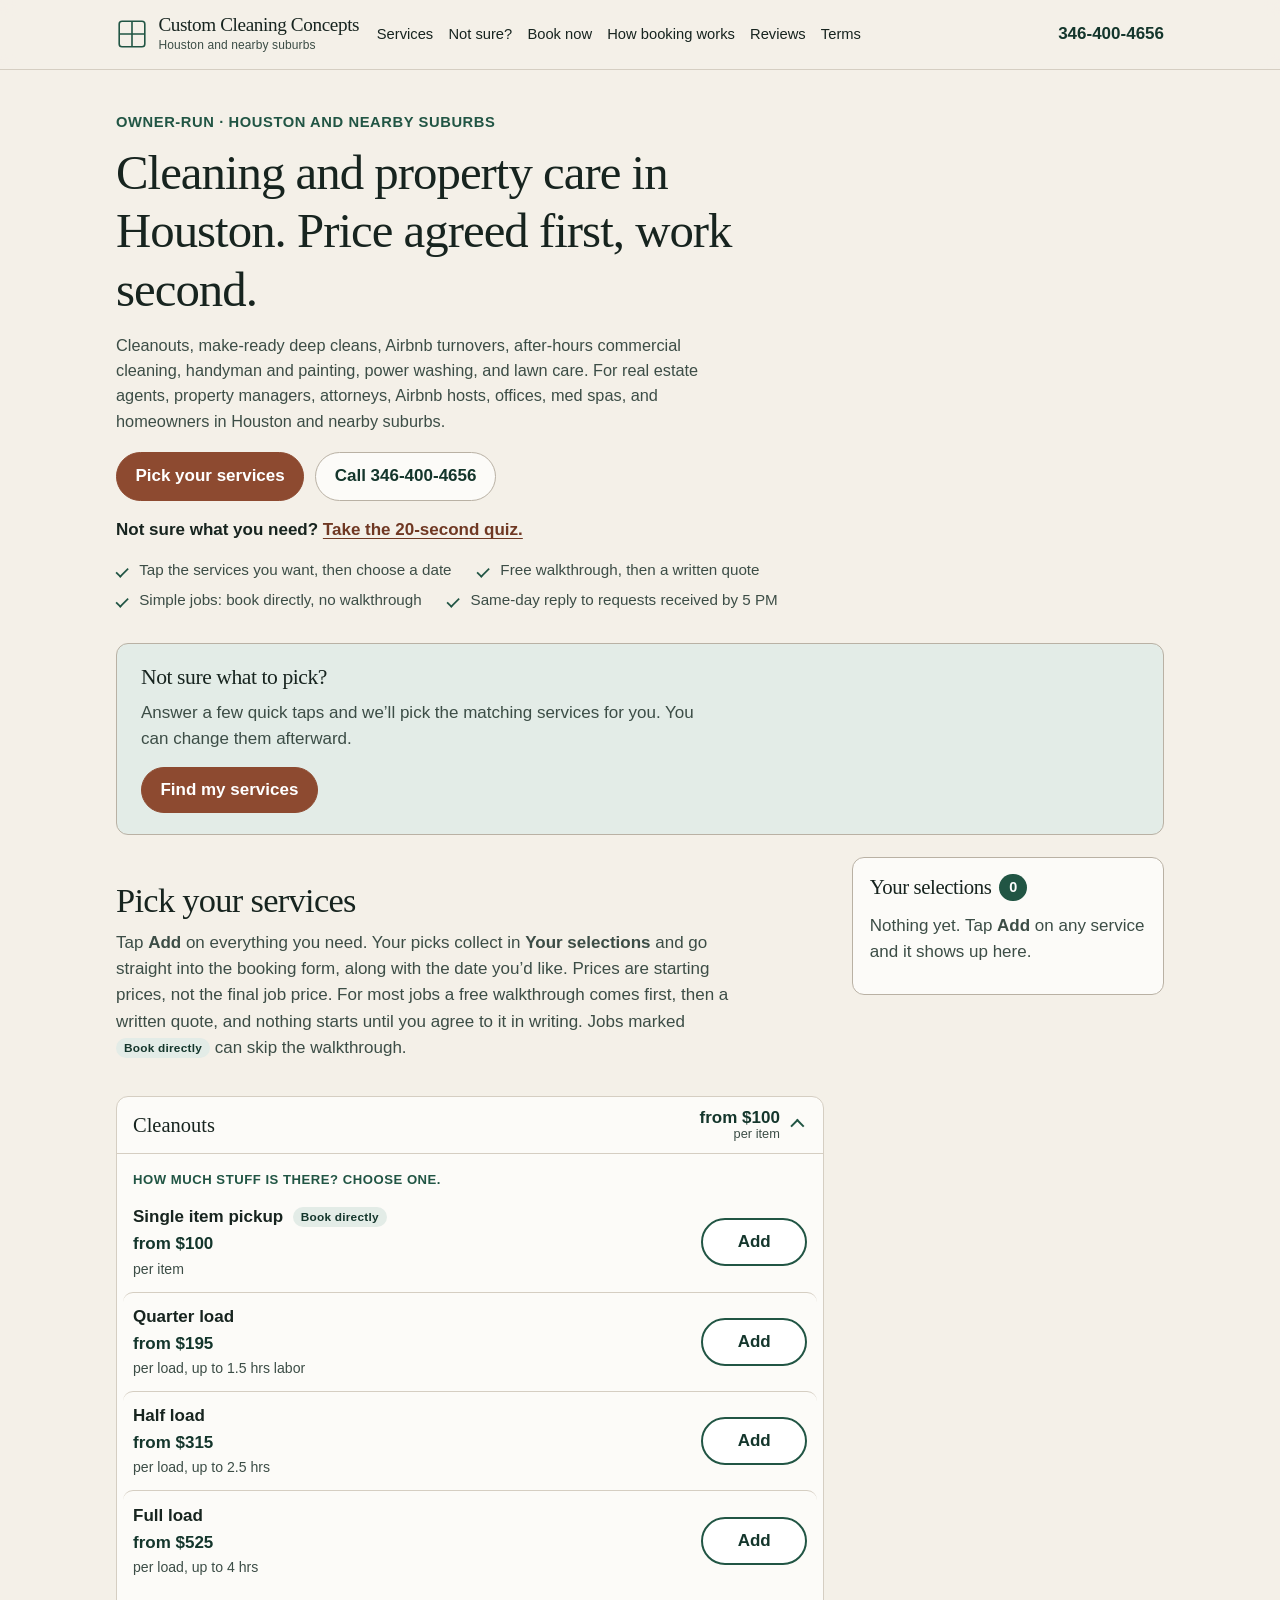
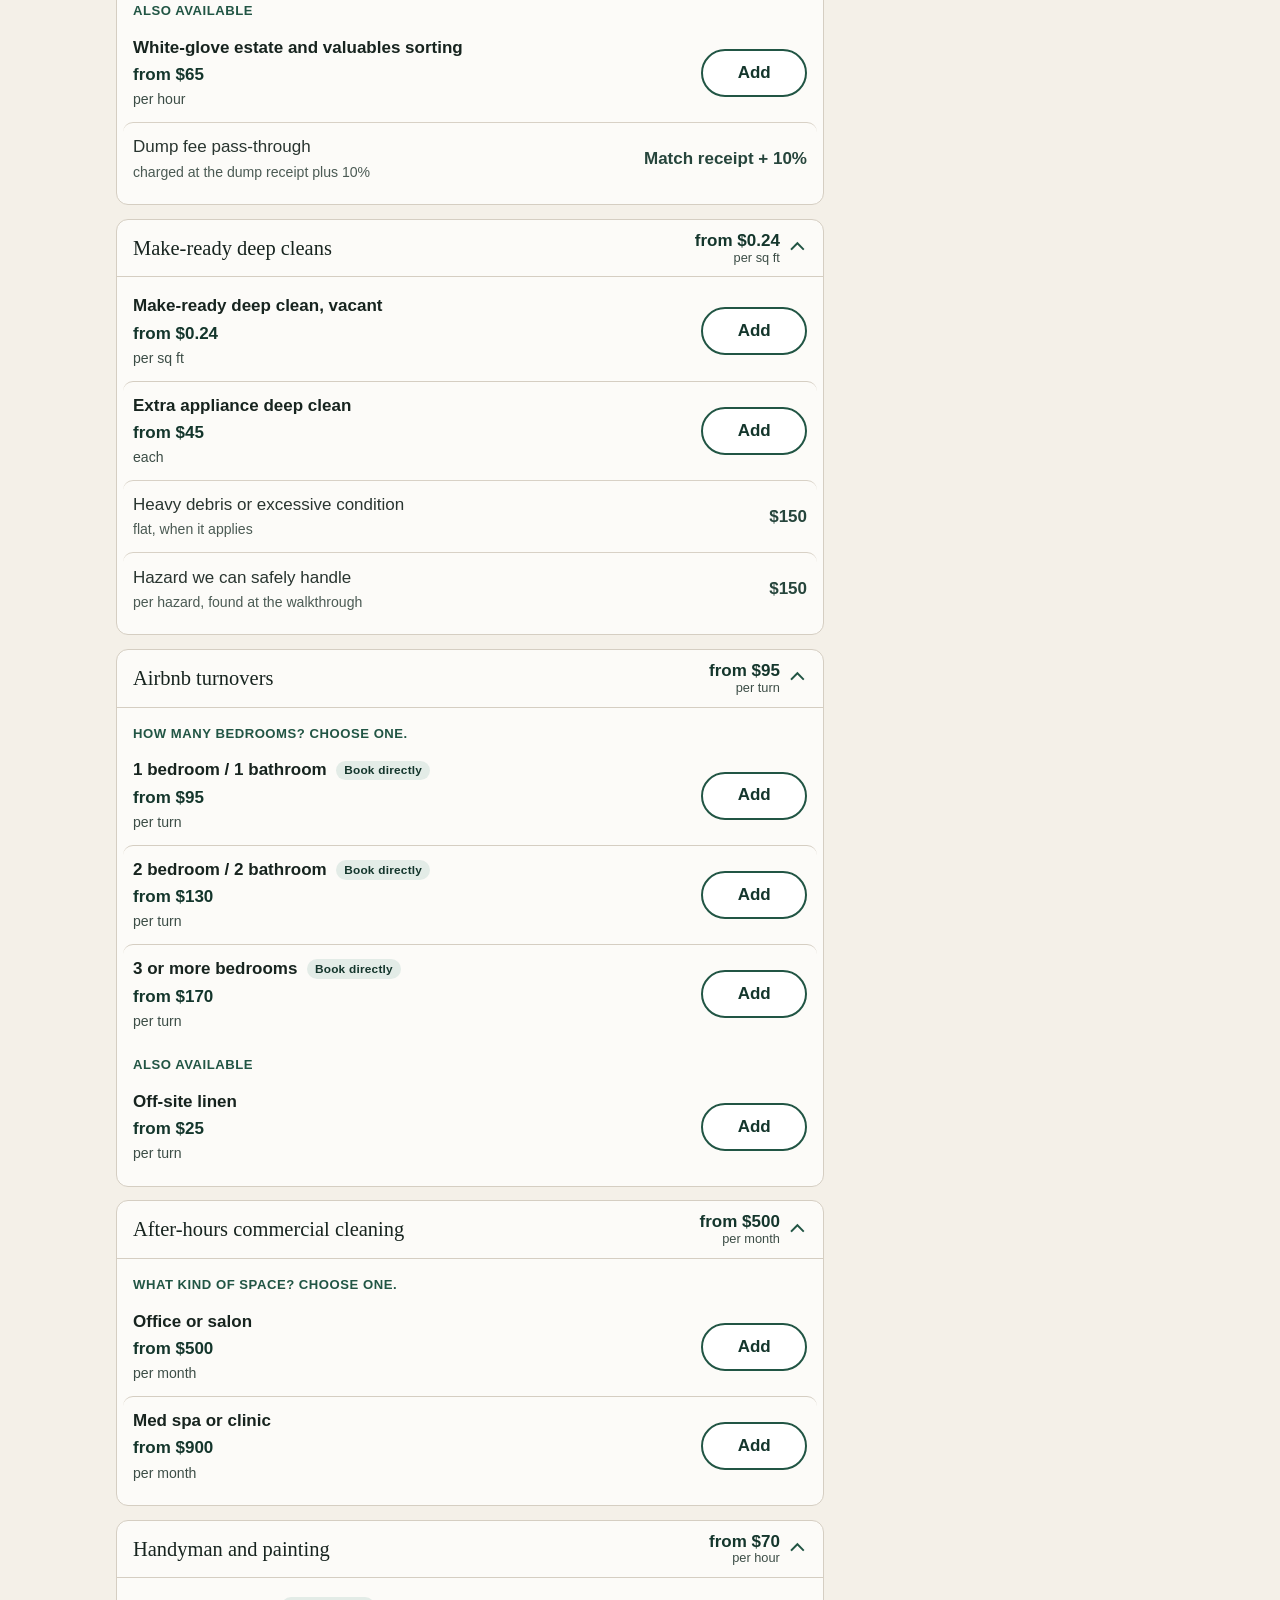
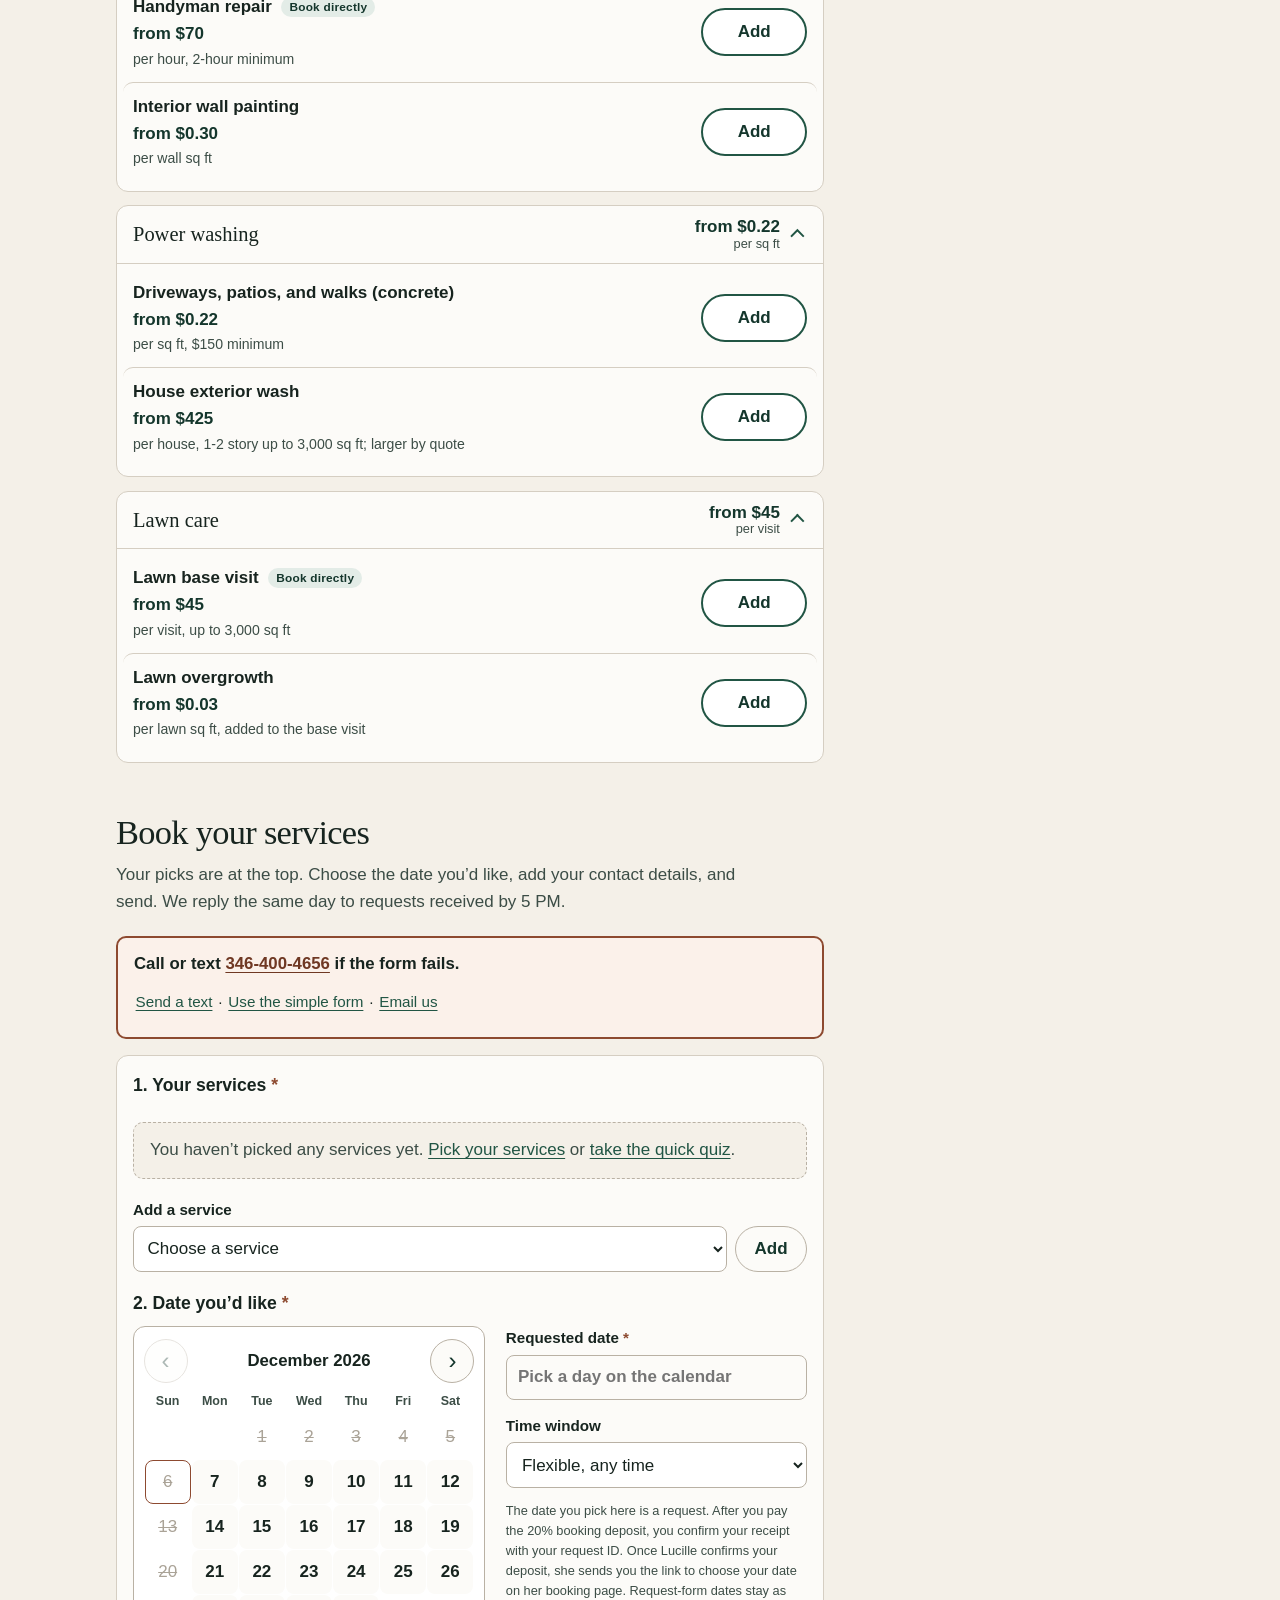
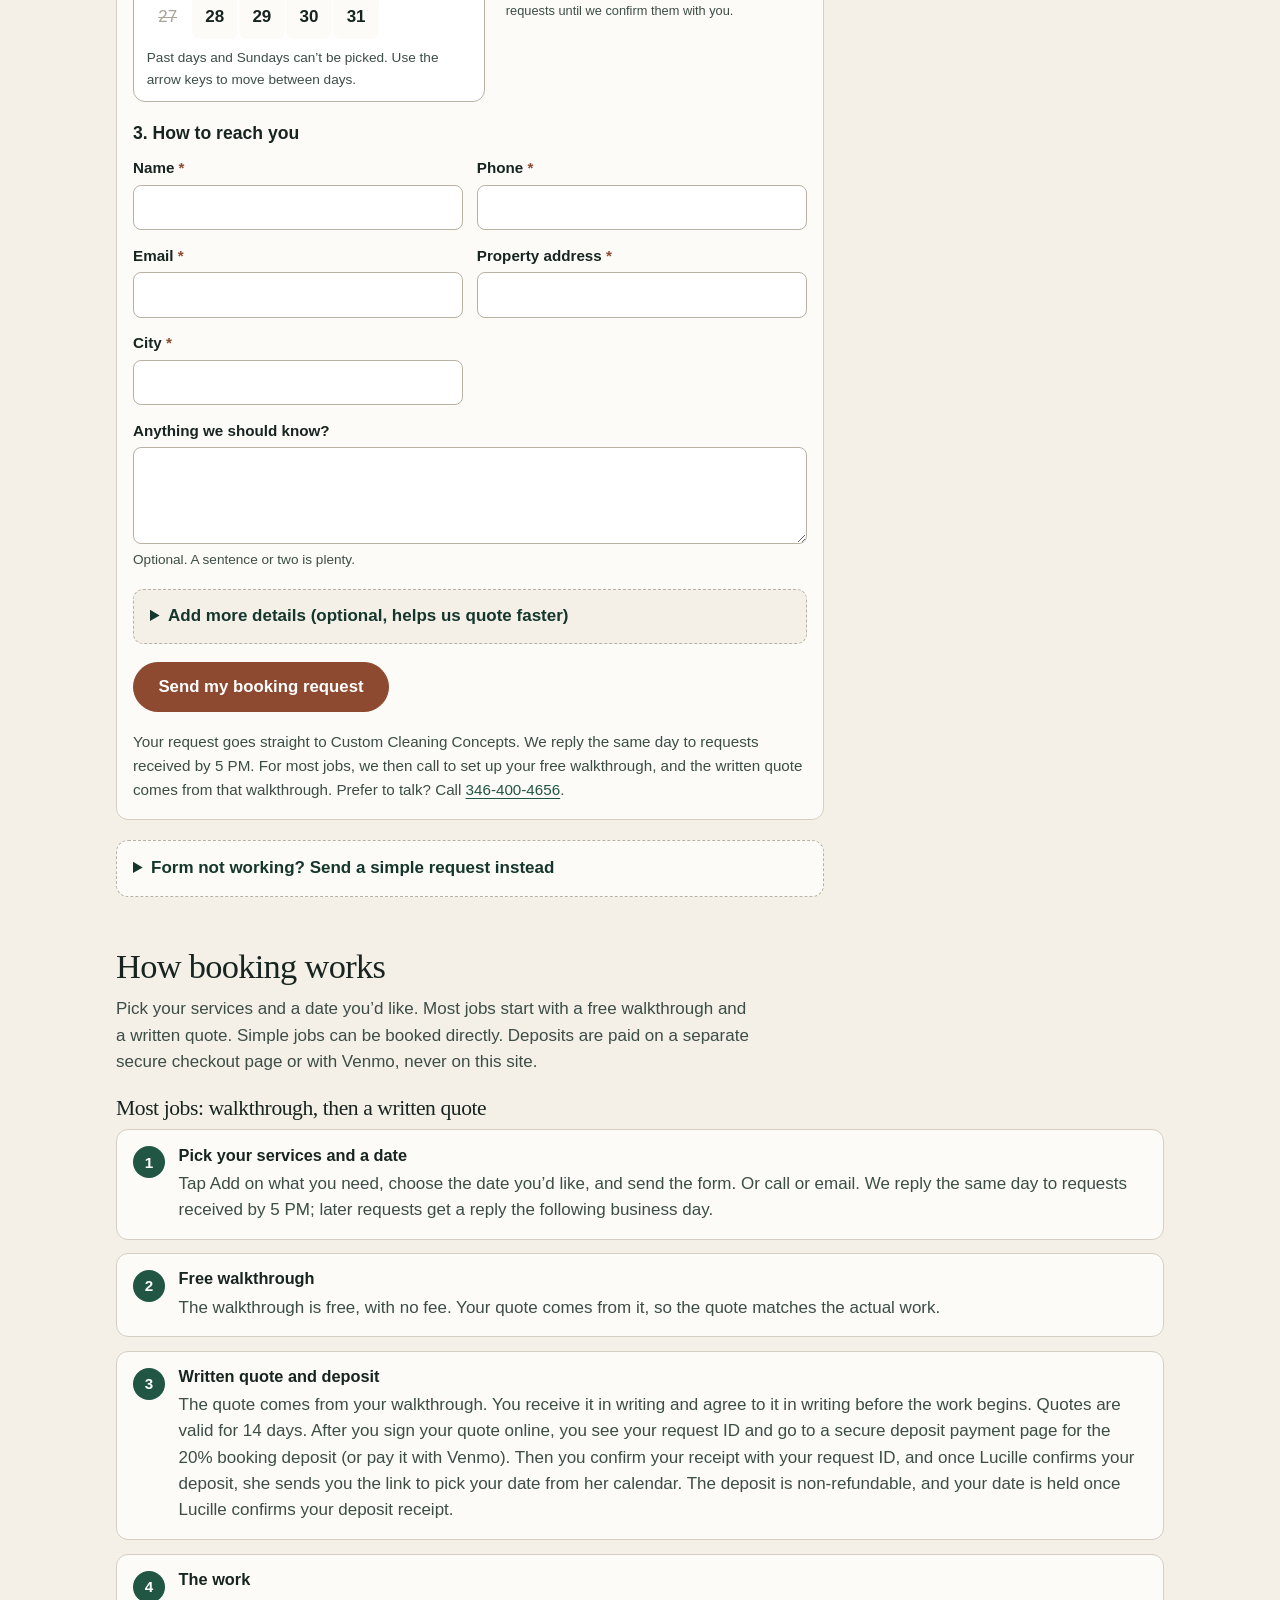
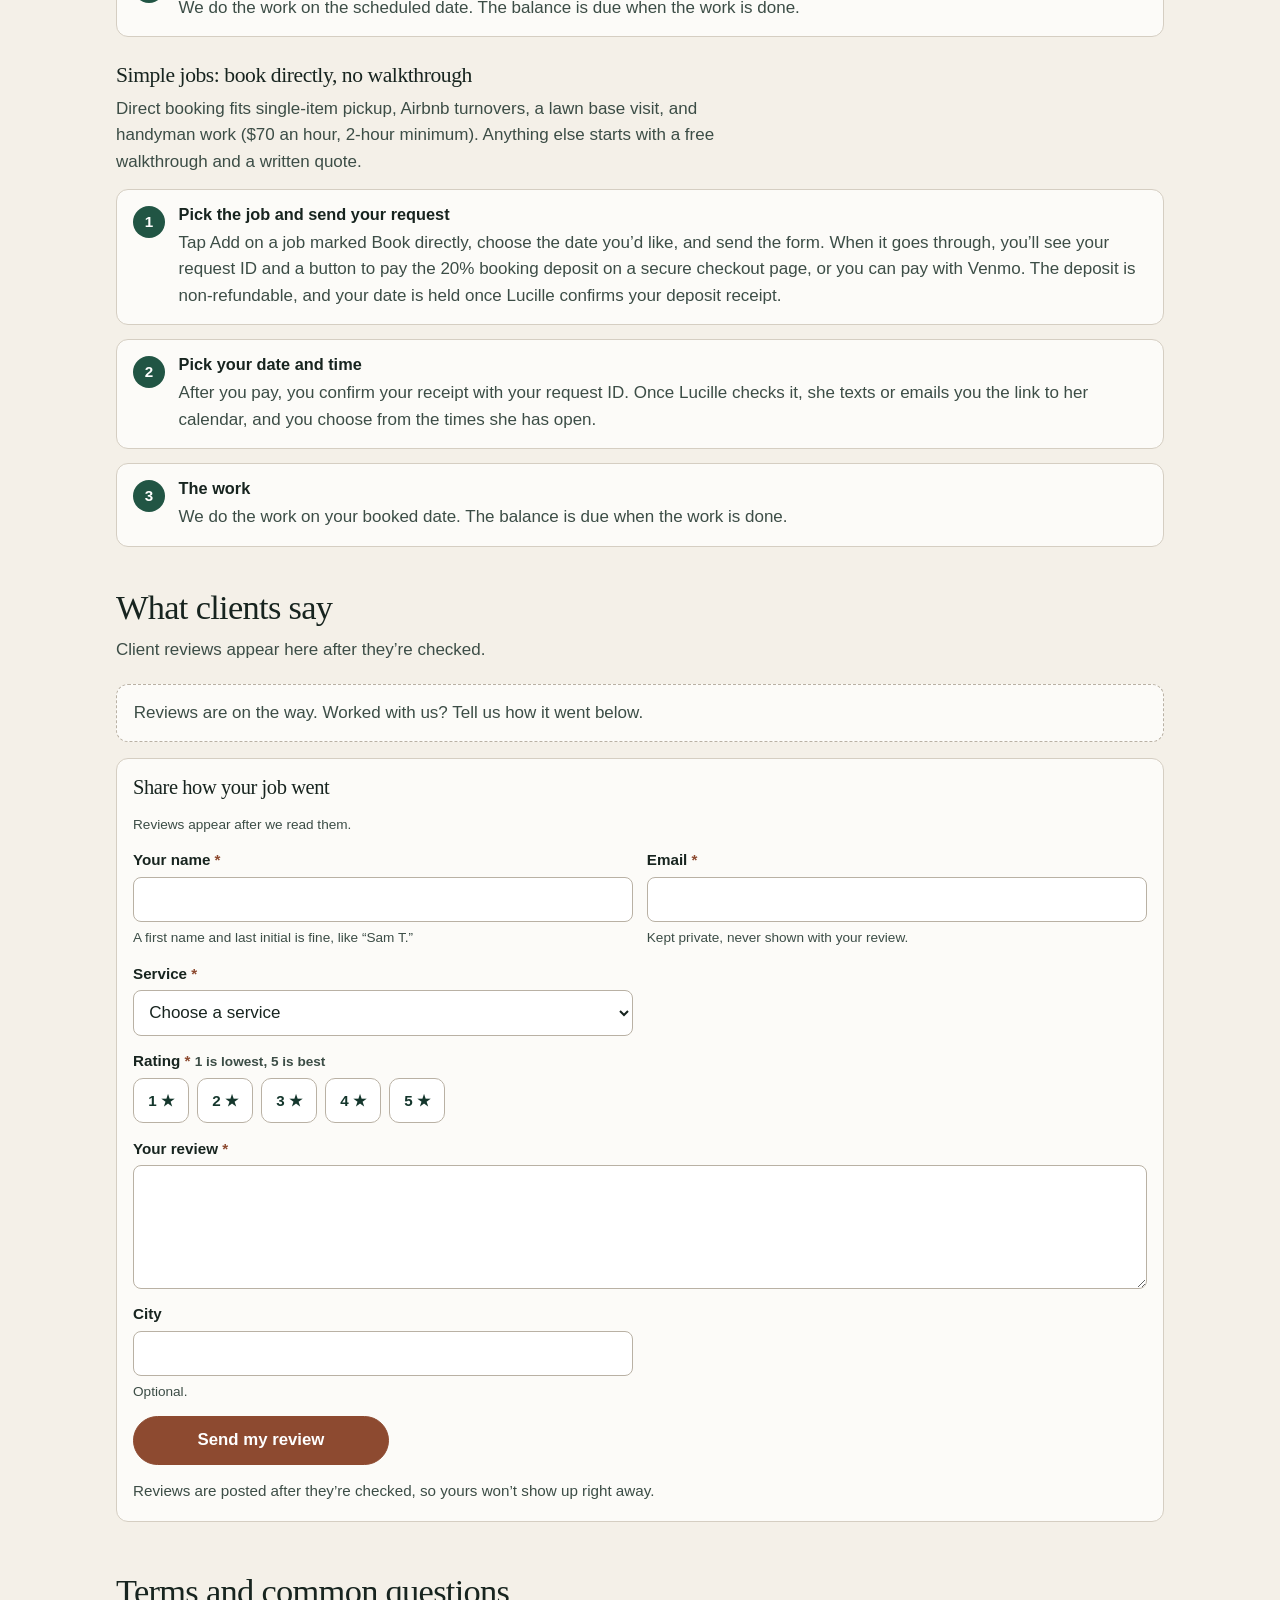
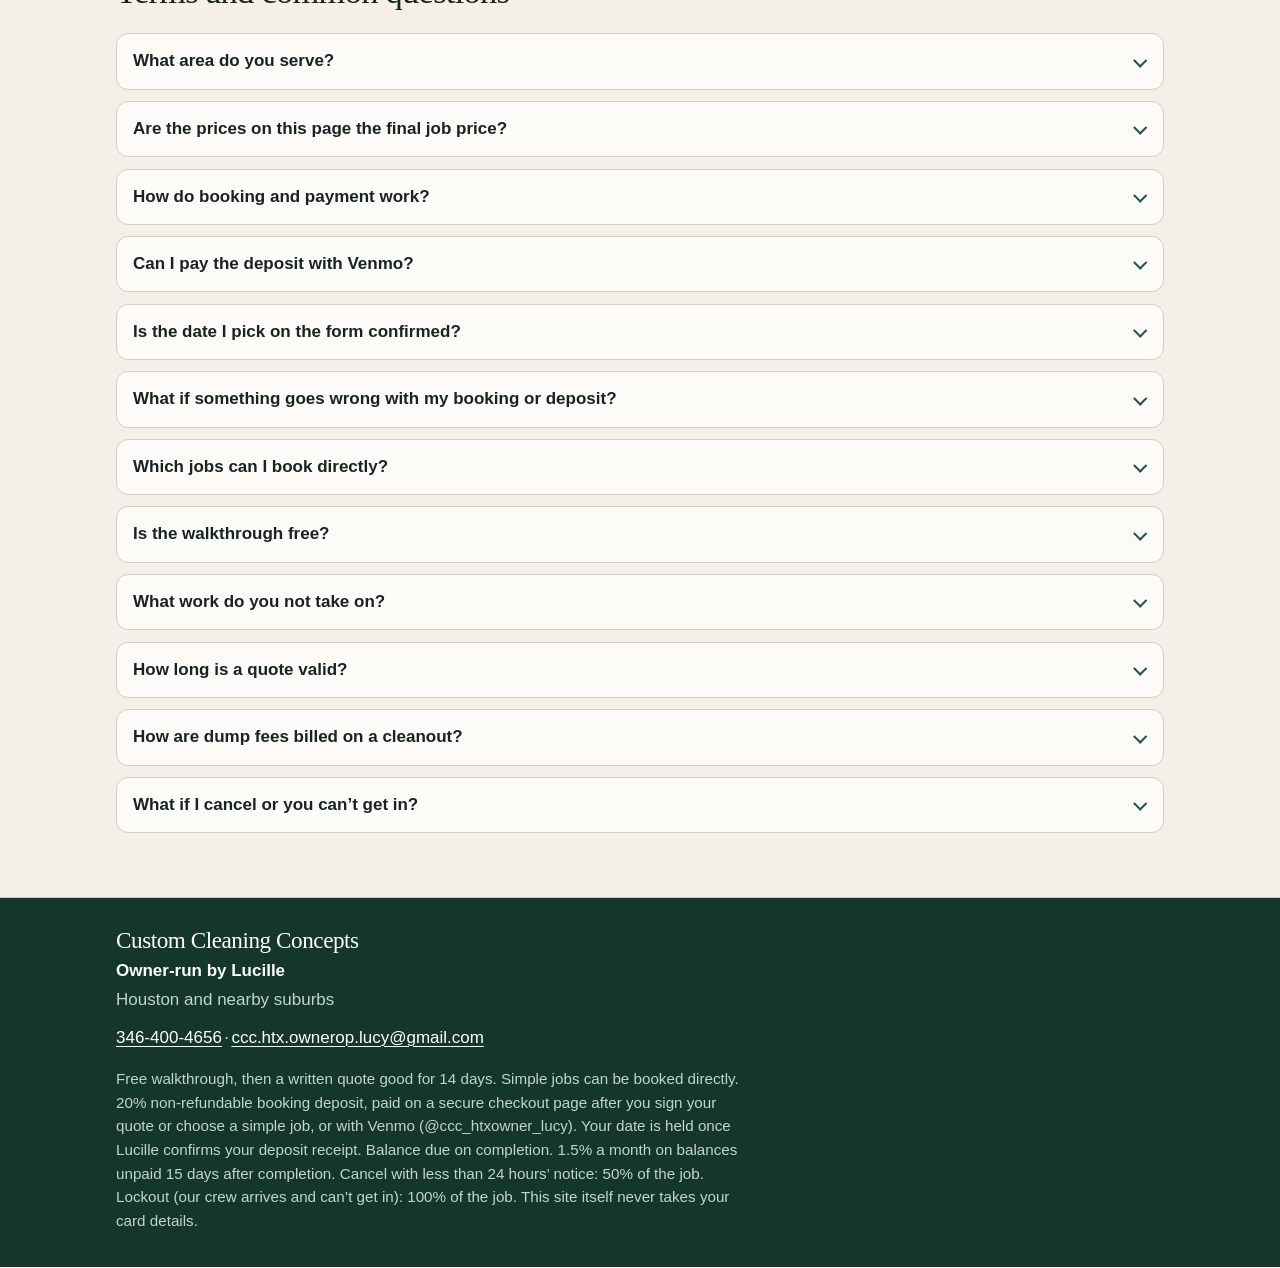
==== index.html @ f21a0317 "Phones: pinned 'Pay deposit now' after the request ID panel, hidden while the in-panel Pay button is" ====
<!DOCTYPE html>
<html lang="en">
<head>
  <meta charset="utf-8">
  <meta name="viewport" content="width=device-width, initial-scale=1">
  <meta name="description" content="Custom Cleaning Concepts serves Houston and nearby suburbs. Pick your services, choose a date, and send. Cleanouts, make-ready deep cleans, Airbnb turnovers, after-hours commercial cleaning, handyman and painting, power washing, and lawn care. Owner-run. Free walkthrough, then a written quote good for 14 days. Simple jobs can be booked directly.">
  <title>Custom Cleaning Concepts — Houston and nearby suburbs</title>
  <meta name="theme-color" content="#14362c">
  <link rel="stylesheet" href="styles.css">
  <script>document.documentElement.className += " js";</script>
  
</head>
<body>
  <a class="skip" href="#main">Skip to content</a>

  <header class="site-header">
    <div class="header-inner">
      <a class="wordmark" href="#top">
        <svg class="mark" viewBox="0 0 40 40" aria-hidden="true" focusable="false">
          <rect x="4" y="4" width="32" height="32" rx="3.5" fill="none" stroke="currentColor" stroke-width="2"/>
          <path d="M20 4v32M4 20h32" stroke="currentColor" stroke-width="2"/>
        </svg>
        <span class="wordmark-text">
          <span class="wordmark-name">Custom Cleaning Concepts</span>
          <span class="wordmark-area">Houston and nearby suburbs</span>
        </span>
      </a>
      <nav class="nav" aria-label="Primary">
        <a href="#services">Services</a>
        <a href="#quiz">Not sure?</a>
        <a href="#request">Book now</a>
        <a href="#how-it-works">How booking works</a>
        <a href="#reviews">Reviews</a>
        <a href="#terms">Terms</a>
      </nav>
      <a class="header-phone" href="tel:+13464004656" aria-label="Call 346-400-4656">346-400-4656</a>
    </div>
  </header>

  <main id="main">
    <section class="hero" id="top">
      <p class="eyebrow">Owner-run · Houston and nearby suburbs</p>
      <h1>Cleaning and property care in Houston. Price agreed first, work second.</h1>
      <p class="lede">Cleanouts, make-ready deep cleans, Airbnb turnovers, after-hours commercial cleaning, handyman and painting, power washing, and lawn care. For real estate agents, property managers, attorneys, Airbnb hosts, offices, med spas, and homeowners in Houston and nearby suburbs.</p>
      <div class="hero-actions">
        <a class="btn" href="#services">Pick your services</a>
        <a class="btn-secondary" href="tel:+13464004656">Call 346-400-4656</a>
      </div>
      <p class="hero-direct">Not sure what you need? <a href="#quiz">Take the 20-second quiz.</a></p>
      <ul class="trust" aria-label="How we work">
        <li>Tap the services you want, then choose a date</li>
        <li>Free walkthrough, then a written quote</li>
        <li>Simple jobs: book directly, no walkthrough</li>
        <li>Same-day reply to requests received by 5 PM</li>
      </ul>
    </section>

    <section class="quiz" id="quiz" aria-labelledby="quiz-h">
      <div class="quiz-card reveal">
        <div class="quiz-intro">
          <h2 id="quiz-h">Not sure what to pick?</h2>
          <p>Answer a few quick taps and we&rsquo;ll pick the matching services for you. You can change them afterward.</p>
          <button type="button" class="btn" id="quiz-start" aria-expanded="false" aria-controls="quiz-body">Find my services</button>
        </div>
        <div class="quiz-body" id="quiz-body" hidden></div>
      </div>
    </section>

    <div class="pick-layout">
      <div class="pick-main">

        <section class="services" id="services" aria-labelledby="services-h">
          <div class="section-head">
            <h2 id="services-h" tabindex="-1">Pick your services</h2>
            <p>Tap <strong>Add</strong> on everything you need. Your picks collect in <strong>Your selections</strong> and go straight into the booking form, along with the date you&rsquo;d like. Prices are starting prices, not the final job price. For most jobs a free walkthrough comes first, then a written quote, and nothing starts until you agree to it in writing. Jobs marked <span class="tag">Book directly</span> can skip the walkthrough.</p>
          </div>
      <details class="service reveal" open>
        <summary><span class="svc-title">Cleanouts</span><span class="svc-from">from $100<small> per item</small></span><span class="svc-count" hidden></span><span class="chev" aria-hidden="true"></span></summary>
        <ul class="rates">
          <li class="group-label">How much stuff is there? Choose one.</li>
          <li class="rate" data-id="co-single" data-code="CO-ITEM" data-label="Cleanouts: single item pickup" data-price="from $100" data-unit="per item" data-section="Cleanouts" data-group="cleanout" data-direct="1" data-deposit="20" data-pay="https://buy.stripe.com/6oU9AT4GX5Ww5ul7xA38408"><span class="rate-name">Single item pickup <span class="tag">Book directly</span></span><span class="rate-price">from $100</span><span class="rate-unit">per item</span></li>
          <li class="rate" data-id="co-quarter" data-code="CO-QTR" data-label="Cleanouts: quarter load" data-price="from $195" data-unit="per load, up to 1.5 hrs labor" data-section="Cleanouts" data-group="cleanout"><span class="rate-name">Quarter load</span><span class="rate-price">from $195</span><span class="rate-unit">per load, up to 1.5 hrs labor</span></li>
          <li class="rate" data-id="co-half" data-code="CO-HALF" data-label="Cleanouts: half load" data-price="from $315" data-unit="per load, up to 2.5 hrs" data-section="Cleanouts" data-group="cleanout"><span class="rate-name">Half load</span><span class="rate-price">from $315</span><span class="rate-unit">per load, up to 2.5 hrs</span></li>
          <li class="rate" data-id="co-full" data-code="CO-FULL" data-label="Cleanouts: full load" data-price="from $525" data-unit="per load, up to 4 hrs" data-section="Cleanouts" data-group="cleanout"><span class="rate-name">Full load</span><span class="rate-price">from $525</span><span class="rate-unit">per load, up to 4 hrs</span></li>
          <li class="group-label">Also available</li>
          <li class="rate" data-id="co-sort" data-code="CO-SORT" data-label="Cleanouts: white-glove estate and valuables sorting" data-price="from $65" data-unit="per hour" data-section="Cleanouts"><span class="rate-name">White-glove estate and valuables sorting</span><span class="rate-price">from $65</span><span class="rate-unit">per hour</span></li>
          <li class="rate rate-info" data-code="CO-DUMP"><span class="rate-name">Dump fee pass-through</span><span class="rate-price">Match receipt + 10%</span><span class="rate-unit">charged at the dump receipt plus 10%</span></li>
        </ul>
      </details>
      <details class="service reveal" open>
        <summary><span class="svc-title">Make-ready deep cleans</span><span class="svc-from">from $0.24<small> per sq ft</small></span><span class="svc-count" hidden></span><span class="chev" aria-hidden="true"></span></summary>
        <ul class="rates">
          <li class="rate" data-id="mr-clean" data-code="MR-SQFT" data-label="Make-ready deep clean (vacant)" data-price="from $0.24" data-unit="per sq ft" data-section="Make-ready"><span class="rate-name">Make-ready deep clean, vacant</span><span class="rate-price">from $0.24</span><span class="rate-unit">per sq ft</span></li>
          <li class="rate" data-id="mr-app" data-code="MR-APPL" data-label="Extra appliance deep clean" data-price="from $45" data-unit="each" data-section="Make-ready"><span class="rate-name">Extra appliance deep clean</span><span class="rate-price">from $45</span><span class="rate-unit">each</span></li>
          <li class="rate rate-info" data-code="MR-SURC"><span class="rate-name">Heavy debris or excessive condition</span><span class="rate-price">$150</span><span class="rate-unit">flat, when it applies</span></li>
          <li class="rate rate-info" data-code="HZ-HAND"><span class="rate-name">Hazard we can safely handle</span><span class="rate-price">$150</span><span class="rate-unit">per hazard, found at the walkthrough</span></li>
        </ul>
      </details>
      <details class="service reveal" open>
        <summary><span class="svc-title">Airbnb turnovers</span><span class="svc-from">from $95<small> per turn</small></span><span class="svc-count" hidden></span><span class="chev" aria-hidden="true"></span></summary>
        <ul class="rates">
          <li class="group-label">How many bedrooms? Choose one.</li>
          <li class="rate" data-id="ab-1" data-code="AB-1BR" data-label="Airbnb turnover: 1 bed / 1 bath" data-price="from $95" data-unit="per turn" data-section="Airbnb turnover" data-group="airbnb" data-direct="1" data-deposit="19" data-pay="https://buy.stripe.com/bJe6oHb5l1Gg3mdaJM38409"><span class="rate-name">1 bedroom / 1 bathroom <span class="tag">Book directly</span></span><span class="rate-price">from $95</span><span class="rate-unit">per turn</span></li>
          <li class="rate" data-id="ab-2" data-code="AB-2BR" data-label="Airbnb turnover: 2 bed / 2 bath" data-price="from $130" data-unit="per turn" data-section="Airbnb turnover" data-group="airbnb" data-direct="1" data-deposit="26" data-pay="https://buy.stripe.com/bJe14n2yPckUbSJ3hk3840a"><span class="rate-name">2 bedroom / 2 bathroom <span class="tag">Book directly</span></span><span class="rate-price">from $130</span><span class="rate-unit">per turn</span></li>
          <li class="rate" data-id="ab-3" data-code="AB-3BR" data-label="Airbnb turnover: 3 or more bedrooms" data-price="from $170" data-unit="per turn" data-section="Airbnb turnover" data-group="airbnb" data-direct="1" data-deposit="34" data-pay="https://buy.stripe.com/4gM5kDb5l70A9KBdVY3840b"><span class="rate-name">3 or more bedrooms <span class="tag">Book directly</span></span><span class="rate-price">from $170</span><span class="rate-unit">per turn</span></li>
          <li class="group-label">Also available</li>
          <li class="rate" data-id="ab-linen" data-code="AB-LIN" data-label="Airbnb off-site linen" data-price="from $25" data-unit="per turn" data-section="Airbnb turnover"><span class="rate-name">Off-site linen</span><span class="rate-price">from $25</span><span class="rate-unit">per turn</span></li>
        </ul>
      </details>
      <details class="service reveal" open>
        <summary><span class="svc-title">After-hours commercial cleaning</span><span class="svc-from">from $500<small> per month</small></span><span class="svc-count" hidden></span><span class="chev" aria-hidden="true"></span></summary>
        <ul class="rates">
          <li class="group-label">What kind of space? Choose one.</li>
          <li class="rate" data-id="cm-office" data-code="CM-OFF" data-label="After-hours commercial: office or salon" data-price="from $500" data-unit="per month" data-section="Commercial" data-group="commercial"><span class="rate-name">Office or salon</span><span class="rate-price">from $500</span><span class="rate-unit">per month</span></li>
          <li class="rate" data-id="cm-med" data-code="CM-MED" data-label="After-hours commercial: med spa or clinic" data-price="from $900" data-unit="per month" data-section="Commercial" data-group="commercial"><span class="rate-name">Med spa or clinic</span><span class="rate-price">from $900</span><span class="rate-unit">per month</span></li>
        </ul>
      </details>
      <details class="service reveal" open>
        <summary><span class="svc-title">Handyman and painting</span><span class="svc-from">from $70<small> per hour</small></span><span class="svc-count" hidden></span><span class="chev" aria-hidden="true"></span></summary>
        <ul class="rates">
          <li class="rate" data-id="hm-repair" data-code="HM-REP" data-label="Handyman repair (2-hour minimum)" data-price="from $70" data-unit="per hour, 2-hour minimum" data-section="Handyman and painting" data-direct="1" data-deposit="28" data-pay="https://buy.stripe.com/cNi6oHgpF0Cc3mdf023840d"><span class="rate-name">Handyman repair <span class="tag">Book directly</span></span><span class="rate-price">from $70</span><span class="rate-unit">per hour, 2-hour minimum</span></li>
          <li class="rate" data-id="hm-paint" data-code="PT-WALL" data-label="Interior wall painting" data-price="from $0.30" data-unit="per wall sq ft" data-section="Handyman and painting"><span class="rate-name">Interior wall painting</span><span class="rate-price">from $0.30</span><span class="rate-unit">per wall sq ft</span></li>
        </ul>
      </details>
      <details class="service reveal" open>
        <summary><span class="svc-title">Power washing</span><span class="svc-from">from $0.22<small> per sq ft</small></span><span class="svc-count" hidden></span><span class="chev" aria-hidden="true"></span></summary>
        <ul class="rates">
          <li class="rate" data-id="pw-flat" data-code="PW-FLAT" data-label="Power washing: driveways, patios and walks" data-price="from $0.22" data-unit="per sq ft, $150 minimum" data-section="Power washing"><span class="rate-name">Driveways, patios, and walks (concrete)</span><span class="rate-price">from $0.22</span><span class="rate-unit">per sq ft, $150 minimum</span></li>
          <li class="rate" data-id="pw-house" data-code="PW-HOUSE" data-label="Power washing: house exterior wash" data-price="from $425" data-unit="per house, 1-2 story up to 3,000 sq ft; larger by quote" data-section="Power washing"><span class="rate-name">House exterior wash</span><span class="rate-price">from $425</span><span class="rate-unit">per house, 1-2 story up to 3,000 sq ft; larger by quote</span></li>
        </ul>
      </details>
      <details class="service reveal" open>
        <summary><span class="svc-title">Lawn care</span><span class="svc-from">from $45<small> per visit</small></span><span class="svc-count" hidden></span><span class="chev" aria-hidden="true"></span></summary>
        <ul class="rates">
          <li class="rate" data-id="ln-base" data-code="LN-BASE" data-label="Lawn base visit" data-price="from $45" data-unit="per visit, up to 3,000 sq ft" data-section="Lawn care" data-direct="1" data-deposit="9" data-pay="https://buy.stripe.com/fZu00j0qHbgQ5ul6tw3840c"><span class="rate-name">Lawn base visit <span class="tag">Book directly</span></span><span class="rate-price">from $45</span><span class="rate-unit">per visit, up to 3,000 sq ft</span></li>
          <li class="rate" data-id="ln-over" data-code="LN-OVER" data-label="Lawn overgrowth (added to the base visit)" data-price="from $0.03" data-unit="per lawn sq ft, added to the base visit" data-section="Lawn care"><span class="rate-name">Lawn overgrowth</span><span class="rate-price">from $0.03</span><span class="rate-unit">per lawn sq ft, added to the base visit</span></li>
        </ul>
      </details>
        </section>

        <section class="request" id="request" aria-labelledby="request-h">
          <div class="section-head">
            <h2 id="request-h" tabindex="-1">Book your services</h2>
            <p>Your picks are at the top. Choose the date you&rsquo;d like, add your contact details, and send. We reply the same day to requests received by 5 PM.</p>
          </div>
          <p class="form-lifeline" id="form-lifeline"><strong>Call or text <a href="tel:+13464004656">346-400-4656</a> if the form fails.</strong> <span class="lifeline-links"><a href="sms:+13464004656">Send a text</a> <span aria-hidden="true">&middot;</span> <a href="#fallback-form">Use the simple form</a> <span aria-hidden="true">&middot;</span> <a href="mailto:ccc.htx.ownerop.lucy@gmail.com">Email us</a></span></p>
          <noscript><p class="form-alert">The booking form needs JavaScript. Please turn it on, or call <a href="tel:+13464004656">346-400-4656</a> and tell us what you need. You can also use the simple request form below this one: it works without JavaScript.</p></noscript>

          <div class="form-done" id="form-done" tabindex="-1" hidden></div>

          <form id="booking-form" class="booking-form" method="post" action="https://formspree.io/f/moedjzqr" novalidate>
            <input type="hidden" name="_subject" value="New booking request - Custom Cleaning Concepts">
            <input type="text" name="_gotcha" class="trap" tabindex="-1" autocomplete="off" aria-hidden="true">
            <div id="synced-fields" hidden></div>

            <fieldset class="f-services" id="f-services">
              <legend>1. Your services <span class="req" aria-hidden="true">*</span></legend>
              <p class="form-alert" id="services-error" role="alert" hidden></p>
              <ul class="form-sel-list" id="form-sel-list"></ul>
              <p class="form-empty" id="form-sel-empty">You haven&rsquo;t picked any services yet. <a href="#services">Pick your services</a> or <a href="#quiz">take the quick quiz</a>.</p>
              <div class="add-more">
                <label for="add-select">Add a service</label>
                <div class="add-more-row">
                  <select id="add-select"><option value="">Choose a service</option></select>
                  <button type="button" class="btn-secondary" id="add-select-btn">Add</button>
                </div>
              </div>
            </fieldset>

            <fieldset class="f-date" id="f-date">
              <legend>2. Date you&rsquo;d like <span class="req" aria-hidden="true">*</span></legend>
              <div class="date-grid">
                <div class="cal" id="cal">
                  <div class="cal-head">
                    <button type="button" class="cal-nav" id="cal-prev" aria-label="Previous month"><span aria-hidden="true">&lsaquo;</span></button>
                    <p class="cal-title" id="cal-title" aria-live="polite"></p>
                    <button type="button" class="cal-nav" id="cal-next" aria-label="Next month"><span aria-hidden="true">&rsaquo;</span></button>
                  </div>
                  <table class="cal-table" aria-labelledby="cal-title">
                    <thead><tr>
                      <th scope="col"><abbr title="Sunday">Sun</abbr></th><th scope="col"><abbr title="Monday">Mon</abbr></th><th scope="col"><abbr title="Tuesday">Tue</abbr></th><th scope="col"><abbr title="Wednesday">Wed</abbr></th><th scope="col"><abbr title="Thursday">Thu</abbr></th><th scope="col"><abbr title="Friday">Fri</abbr></th><th scope="col"><abbr title="Saturday">Sat</abbr></th>
                    </tr></thead>
                    <tbody id="cal-body"></tbody>
                  </table>
                  <p class="hint cal-key">Past days and Sundays can&rsquo;t be picked. Use the arrow keys to move between days.</p>
                </div>
                <div class="date-side">
                  <p class="field">
                    <label for="req-date">Requested date <span class="req" aria-hidden="true">*</span></label>
                    <input id="req-date" name="Requested date" type="text" readonly aria-required="true" aria-describedby="date-small date-error" placeholder="Pick a day on the calendar">
                  </p>
                  <p class="form-alert" id="date-error" role="alert" hidden></p>
                  <p class="field">
                    <label for="time-window">Time window</label>
                    <select id="time-window" name="Time window">
                      <option>Flexible, any time</option>
                      <option>Morning</option>
                      <option>Midday</option>
                      <option>Afternoon</option>
                      <option>Evening</option>
                    </select>
                  </p>
                  <p class="hint small-print" id="date-small">The date you pick here is a request. After you pay the 20% booking deposit, you confirm your receipt with your request ID. Once Lucille confirms your deposit, she sends you the link to choose your date on her booking page. Request-form dates stay as requests until we confirm them with you.</p>
                </div>
              </div>
            </fieldset>

            <fieldset class="quick" id="f-contact">
              <legend>3. How to reach you</legend>
              <p class="field">
                <label for="name">Name <span class="req" aria-hidden="true">*</span></label>
                <input id="name" name="Name" type="text" autocomplete="name" required>
              </p>
              <p class="field">
                <label for="phone">Phone <span class="req" aria-hidden="true">*</span></label>
                <input id="phone" name="Phone" type="tel" autocomplete="tel" required>
              </p>
              <p class="field">
                <label for="email">Email <span class="req" aria-hidden="true">*</span></label>
                <input id="email" name="Email" type="email" autocomplete="email" required>
              </p>
              <p class="field">
                <label for="address">Property address <span class="req" aria-hidden="true">*</span></label>
                <input id="address" name="Address" type="text" autocomplete="street-address" required>
              </p>
              <p class="field">
                <label for="city">City <span class="req" aria-hidden="true">*</span></label>
                <input id="city" name="City" type="text" autocomplete="address-level2" required>
              </p>
              <p class="field field-span">
                <label for="job-notes">Anything we should know?</label>
                <textarea id="job-notes" name="Job details" rows="3"></textarea>
                <span class="hint">Optional. A sentence or two is plenty.</span>
              </p>
            </fieldset>

            <fieldset class="service-details" id="service-details" hidden>
              <legend>About your job (optional)</legend>
              <p class="hint details-note">These match the services you picked. Answer what you know and skip the rest.</p>

              <p class="field" data-for="ab-1 ab-2 ab-3 ab-linen">
                <label for="checkout">Airbnb: guest checkout time</label>
                <input id="checkout" name="Airbnb checkout time" type="text" autocomplete="off">
              </p>
              <p class="field" data-for="ab-1 ab-2 ab-3 ab-linen">
                <label for="checkin">Airbnb: next check-in time</label>
                <input id="checkin" name="Airbnb next check-in" type="text" autocomplete="off">
              </p>
              <p class="field" data-for="ab-1 ab-2 ab-3 ab-linen">
                <label for="linens">Airbnb: should we wash linens?</label>
                <select id="linens" name="Airbnb linens">
                  <option value="">Choose one</option>
                  <option>Yes, wash linens</option>
                  <option>No, linens are handled</option>
                  <option>Not sure</option>
                </select>
              </p>

              <p class="field" data-for="co-single co-quarter co-half co-full co-sort">
                <label for="dump">Cleanout: do you need a dump run?</label>
                <select id="dump" name="Dump run">
                  <option value="">Choose one</option>
                  <option>Yes</option>
                  <option>No</option>
                  <option>Not sure</option>
                </select>
              </p>
              <p class="field field-span" data-for="co-single co-quarter co-half co-full co-sort">
                <label for="valuables">Cleanout: any valuables or papers we should set aside and log?</label>
                <input id="valuables" name="Valuables or papers to log" type="text" autocomplete="off">
              </p>

              <p class="field field-span" data-for="hm-repair">
                <label for="repairs">Handyman: what needs fixing?</label>
                <textarea id="repairs" name="Handyman repairs" rows="3"></textarea>
              </p>
              <p class="field" data-for="hm-repair">
                <label for="hours">Handyman: about how many hours?</label>
                <input id="hours" name="Handyman hours expected" type="text" autocomplete="off">
              </p>
              <p class="field" data-for="hm-paint">
                <label for="walls">Painting: wall square footage</label>
                <input id="walls" name="Painting wall sq ft" type="text" autocomplete="off">
              </p>

              <p class="field" data-for="pw-flat">
                <label for="pwsq">Power washing: about how many square feet of concrete?</label>
                <input id="pwsq" name="Power washing sq ft" type="text" autocomplete="off">
                <span class="hint">A rough number is fine. There&rsquo;s a $150 minimum.</span>
              </p>
              <p class="field" data-for="pw-house">
                <label for="pwstories">House wash: one or two stories, and about how many square feet?</label>
                <input id="pwstories" name="House wash size" type="text" autocomplete="off">
                <span class="hint">Up to 3,000 sq ft is $425. Larger houses are quoted.</span>
              </p>

              <p class="field" data-for="ln-base ln-over">
                <label for="lot">Lawn: lot size</label>
                <input id="lot" name="Lawn lot size" type="text" autocomplete="off">
                <span class="hint">For example, 6,000 sq ft or a quarter acre.</span>
              </p>
            </fieldset>

            <details class="more">
              <summary>Add more details (optional, helps us quote faster)</summary>
              <div class="more-body">
                <fieldset>
                  <legend>The job</legend>
                  <p class="field">
                    <label for="call-time">Best time to reach you</label>
                    <input id="call-time" name="Best time to reach" type="text" autocomplete="off">
                    <span class="hint">For example, weekdays after 3 PM.</span>
                  </p>
                  <p class="field">
                    <label for="frequency">How often</label>
                    <input id="frequency" name="Frequency" type="text" autocomplete="off">
                    <span class="hint">For example, one-time, weekly, or each turnover.</span>
                  </p>
                  <p class="field">
                    <label for="deadline">Listing or move-out date, if any</label>
                    <input id="deadline" name="Listing or move-out date" type="date">
                  </p>
                </fieldset>

                <fieldset>
                  <legend>The property</legend>
                  <p class="field">
                    <label for="size">Square footage</label>
                    <input id="size" name="Square footage" type="text" autocomplete="off" inputmode="numeric">
                    <span class="hint">A rough number is fine.</span>
                  </p>
                  <p class="field">
                    <label for="rooms">Bedrooms and bathrooms</label>
                    <input id="rooms" name="Bedrooms and bathrooms" type="text" autocomplete="off">
                    <span class="hint">For example, 3 bed / 2 bath.</span>
                  </p>
                  <p class="field">
                    <label for="appliances">Appliances to clean</label>
                    <input id="appliances" name="Appliances to clean" type="text" autocomplete="off">
                    <span class="hint">For example, oven, fridge, dishwasher.</span>
                  </p>
                  <p class="field">
                    <label for="condition">How empty or full is it?</label>
                    <input id="condition" name="Condition" type="text" autocomplete="off">
                    <span class="hint">For example, empty, lived-in, or heavy.</span>
                  </p>
                </fieldset>

                <fieldset>
                  <legend>Getting in</legend>
                  <p class="field field-span">
                    <label for="access">Gate or door code, lockbox, and parking</label>
                    <textarea id="access" name="Access and parking" rows="3"></textarea>
                  </p>
                  <p class="field">
                    <label for="pets">Pets or alarms</label>
                    <input id="pets" name="Pets or alarms" type="text" autocomplete="off">
                  </p>
                  <p class="field">
                    <label for="present">Who will be there that day?</label>
                    <input id="present" name="Who will be home" type="text" autocomplete="off">
                  </p>
                </fieldset>

                <fieldset>
                  <legend>Care notes</legend>
                  <p class="field field-span">
                    <label for="surfaces">Surfaces that need special care</label>
                    <input id="surfaces" name="Special surfaces" type="text" autocomplete="off">
                    <span class="hint">For example, marble, quartz, hardwood, or stainless steel.</span>
                  </p>
                  <p class="field field-span">
                    <label for="priorities">Priority rooms, and anything we shouldn't touch</label>
                    <textarea id="priorities" name="Priorities and do-not-touch" rows="3"></textarea>
                  </p>
                </fieldset>
              </div>
            </details>

            <p class="form-alert" id="form-error" role="alert" hidden></p>
            <p class="form-actions">
              <button type="submit" class="btn" id="submit-btn">Send my booking request</button>
            </p>
            <p class="form-note">Your request goes straight to Custom Cleaning Concepts. We reply the same day to requests received by 5 PM. For most jobs, we then call to set up your free walkthrough, and the written quote comes from that walkthrough. Prefer to talk? Call <a href="tel:+13464004656">346-400-4656</a>.</p>
          </form>

          <details class="fallback-form" id="fallback-form" open>
            <summary>Form not working? Send a simple request instead</summary>
            <div class="fallback-body">
              <p>This short form works on any phone or computer, even if the booking form above won&rsquo;t load or send. It opens your email app with your request filled in, so you just press send. If that doesn&rsquo;t work either, call or text <a href="tel:+13464004656">346-400-4656</a>, or email <a href="mailto:ccc.htx.ownerop.lucy@gmail.com">ccc.htx.ownerop.lucy@gmail.com</a>.</p>
              <form class="fallback-fields" id="fallback-fields" action="mailto:ccc.htx.ownerop.lucy@gmail.com?subject=Booking%20request%20from%20the%20website" method="post" enctype="text/plain">
                <p class="field">
                  <label for="fb-name">Name</label>
                  <input id="fb-name" name="Name" type="text" autocomplete="name" required>
                </p>
                <p class="field">
                  <label for="fb-phone">Phone</label>
                  <input id="fb-phone" name="Phone" type="tel" autocomplete="tel" required>
                </p>
                <p class="field field-span">
                  <label for="fb-services">Services you need</label>
                  <textarea id="fb-services" name="Services" rows="3" required></textarea>
                  <span class="hint">For example, Airbnb turnover for 2 bedrooms, or a half-load cleanout.</span>
                </p>
                <p class="field">
                  <label for="fb-date">Preferred date</label>
                  <input id="fb-date" name="Preferred date" type="date">
                </p>
                <p class="form-actions"><button type="submit" class="btn-secondary">Email my request</button></p>
              </form>
              <p class="hint">Lucille replies with your request ID before you pay any deposit. Please don&rsquo;t pay a deposit until you have that ID.</p>
            </div>
          </details>
          <script>document.getElementById("fallback-form").open = false;</script>
        </section>
      </div>

      <aside class="selections" id="selections" aria-labelledby="sel-h">
        <div class="sel-head">
          <h2 id="sel-h">Your selections <span class="sel-count" id="sel-count">0</span></h2>
          <button type="button" class="sel-close" id="sel-close" aria-label="Close your selections"><span aria-hidden="true">&times;</span></button>
        </div>
        <p class="sel-empty" id="sel-empty">Nothing yet. Tap <strong>Add</strong> on any service and it shows up here.</p>
        <ul class="sel-list" id="sel-list"></ul>
        <p class="sel-note" id="sel-note" hidden>Starting prices, not final. Your price is agreed in your written quote or booking confirmation.</p>
        <div class="sel-actions">
          <a class="btn" href="#request" id="sel-book">Book these</a>
          <button type="button" class="link-btn" id="sel-clear">Clear all</button>
        </div>
      </aside>
    </div>

    <section class="how" id="how-it-works">
      <div class="section-head">
        <h2>How booking works</h2>
        <p>Pick your services and a date you&rsquo;d like. Most jobs start with a free walkthrough and a written quote. Simple jobs can be booked directly. Deposits are paid on a separate secure checkout page or with Venmo, never on this site.</p>
      </div>

      <h3 class="path-h">Most jobs: walkthrough, then a written quote</h3>
      <ol class="steps">
        <li class="reveal">
          <span class="step-num">1</span>
          <div>
            <h3>Pick your services and a date</h3>
            <p>Tap Add on what you need, choose the date you&rsquo;d like, and send the form. Or call or email. We reply the same day to requests received by 5 PM; later requests get a reply the following business day.</p>
          </div>
        </li>
        <li class="reveal">
          <span class="step-num">2</span>
          <div>
            <h3>Free walkthrough</h3>
            <p>The walkthrough is free, with no fee. Your quote comes from it, so the quote matches the actual work.</p>
          </div>
        </li>
        <li class="reveal">
          <span class="step-num">3</span>
          <div>
            <h3>Written quote and deposit</h3>
            <p>The quote comes from your walkthrough. You receive it in writing and agree to it in writing before the work begins. Quotes are valid for 14 days. After you sign your quote online, you see your request ID and go to a secure deposit payment page for the 20% booking deposit (or pay it with Venmo). Then you confirm your receipt with your request ID, and once Lucille confirms your deposit, she sends you the link to pick your date from her calendar. The deposit is non-refundable, and your date is held once Lucille confirms your deposit receipt.</p>
          </div>
        </li>
        <li class="reveal">
          <span class="step-num">4</span>
          <div>
            <h3>The work</h3>
            <p>We do the work on the scheduled date. The balance is due when the work is done.</p>
          </div>
        </li>
      </ol>

      <h3 class="path-h">Simple jobs: book directly, no walkthrough</h3>
      <p class="path-note">Direct booking fits single-item pickup, Airbnb turnovers, a lawn base visit, and handyman work ($70 an hour, 2-hour minimum). Anything else starts with a free walkthrough and a written quote.</p>
      <ol class="steps">
        <li class="reveal">
          <span class="step-num">1</span>
          <div>
            <h3>Pick the job and send your request</h3>
            <p>Tap Add on a job marked Book directly, choose the date you&rsquo;d like, and send the form. When it goes through, you&rsquo;ll see your request ID and a button to pay the 20% booking deposit on a secure checkout page, or you can pay with Venmo. The deposit is non-refundable, and your date is held once Lucille confirms your deposit receipt.</p>
          </div>
        </li>
        <li class="reveal">
          <span class="step-num">2</span>
          <div>
            <h3>Pick your date and time</h3>
            <p>After you pay, you confirm your receipt with your request ID. Once Lucille checks it, she texts or emails you the link to her calendar, and you choose from the times she has open.</p>
          </div>
        </li>
        <li class="reveal">
          <span class="step-num">3</span>
          <div>
            <h3>The work</h3>
            <p>We do the work on your booked date. The balance is due when the work is done.</p>
          </div>
        </li>
      </ol>
    </section>

    <section class="reviews" id="reviews" aria-labelledby="reviews-h">
      <div class="section-head">
        <h2 id="reviews-h">What clients say</h2>
        <p>Client reviews appear here after they&rsquo;re checked.</p>
      </div>

      <div class="review-list" id="review-list">
      </div>
      <p class="reviews-empty">Reviews are on the way. Worked with us? Tell us how it went below.</p>

      <form id="review-form" class="review-form" method="post" action="https://formspree.io/f/moedjzqr">
        <input type="hidden" name="_subject" value="New review for approval - Custom Cleaning Concepts">
        <input type="hidden" name="Form type" value="Review">
        <input type="text" name="_gotcha" class="trap" tabindex="-1" autocomplete="off" aria-hidden="true">
        <h3>Share how your job went</h3>
        <p class="hint review-intro">Reviews appear after we read them.</p>
        <fieldset class="review-fields">
          <legend class="sr-only">Your review</legend>
          <p class="field">
            <label for="rv-name">Your name <span class="req" aria-hidden="true">*</span></label>
            <input id="rv-name" name="Name" type="text" autocomplete="name" required>
            <span class="hint">A first name and last initial is fine, like &ldquo;Sam T.&rdquo;</span>
          </p>
          <p class="field">
            <label for="rv-email">Email <span class="req" aria-hidden="true">*</span></label>
            <input id="rv-email" name="Email" type="email" autocomplete="email" required>
            <span class="hint">Kept private, never shown with your review.</span>
          </p>
          <p class="field">
            <label for="rv-service">Service <span class="req" aria-hidden="true">*</span></label>
            <select id="rv-service" name="Service" required>
              <option value="" selected disabled>Choose a service</option>
              <option>Cleanouts</option>
              <option>Make-ready deep clean</option>
              <option>Airbnb turnover</option>
              <option>After-hours commercial</option>
              <option>Handyman and painting</option>
              <option>Power washing</option>
              <option>Lawn care</option>
              <option>Something else</option>
            </select>
          </p>
          <div class="field field-span rating" role="radiogroup" aria-labelledby="rv-rating-l">
            <span class="rating-l" id="rv-rating-l">Rating <span class="req" aria-hidden="true">*</span> <span class="hint">1 is lowest, 5 is best</span></span>
            <div class="rating-opts">
              <label><input type="radio" name="Star rating (1-5)" value="1" required><span>1 &#9733;</span></label>
              <label><input type="radio" name="Star rating (1-5)" value="2"><span>2 &#9733;</span></label>
              <label><input type="radio" name="Star rating (1-5)" value="3"><span>3 &#9733;</span></label>
              <label><input type="radio" name="Star rating (1-5)" value="4"><span>4 &#9733;</span></label>
              <label><input type="radio" name="Star rating (1-5)" value="5"><span>5 &#9733;</span></label>
            </div>
          </div>
          <p class="field field-span">
            <label for="rv-text">Your review <span class="req" aria-hidden="true">*</span></label>
            <textarea id="rv-text" name="Review" rows="4" maxlength="1500" required></textarea>
          </p>
          <p class="field">
            <label for="rv-city">City</label>
            <input id="rv-city" name="City" type="text" autocomplete="address-level2">
            <span class="hint">Optional.</span>
          </p>
        </fieldset>
        <p class="form-actions">
          <button type="submit" class="btn" id="review-btn">Send my review</button>
        </p>
        <p class="form-note">Reviews are posted after they&rsquo;re checked, so yours won&rsquo;t show up right away.</p>
        <p class="review-status" id="review-status" role="status" aria-live="polite" hidden></p>
      </form>
    </section>

    <section class="terms" id="terms">
      <div class="section-head">
        <h2>Terms and common questions</h2>
      </div>
      <div class="faq" id="faq">
        <details class="faq-item reveal">
          <summary>What area do you serve?</summary>
          <div class="faq-a">Houston, Pasadena, Webster, Clear Lake, Baybrook, Friendswood, the Heights, Downtown, Memorial, and Katy.</div>
        </details>
        <details class="faq-item reveal">
          <summary>Are the prices on this page the final job price?</summary>
          <div class="faq-a">No. Posted prices are starting points. The price you agree to is the price for the job: your written quote, or the posted rate for the simple job you book directly. Handyman work is $70 an hour with a 2-hour minimum ($140).</div>
        </details>
        <details class="faq-item reveal">
          <summary>How do booking and payment work?</summary>
          <div class="faq-a">Pick your services on this page, choose the date you&rsquo;d like, and send your request. Requests received by 5 PM get a reply the same day. Later requests get a reply the following business day. For most jobs, we then do a free walkthrough, with no fee. The quote comes from that walkthrough: you get it in writing and sign it online before any work begins. After you sign, you go to a secure deposit payment page for the 20% booking deposit. Simple jobs can be booked directly instead: after you send your request, you get a request ID and can pay the deposit right away on a secure checkout page. Either way, you then confirm your receipt with your request ID, and once Lucille confirms your deposit, she sends you the link to choose your date and time. The deposit is non-refundable, and your date is held once Lucille confirms your deposit receipt. You can also pay the deposit with Venmo (see below). This site itself never takes your card details. The balance is due on completion. Balances unpaid 15 days after completion are charged 1.5% a month.</div>
        </details>
        <details class="faq-item reveal">
          <summary>Can I pay the deposit with Venmo?</summary>
          <div class="faq-a">Yes. You can pay the 20% deposit with the secure card link, or with <a href="https://www.venmo.com/u/ccc_htxowner_lucy" target="_blank" rel="noopener noreferrer">Venmo @ccc_htxowner_lucy<span class="sr-only"> (opens in a new tab)</span></a>. Wait until Lucille sends your quote or booking confirmation, because the deposit amount comes from it. Put your request ID in the Venmo note, along with your name or quote number, so we can match your payment. Then confirm your receipt: email or text Lucille your request ID and a screenshot of your Venmo payment. The deposit is non-refundable, and your date is held once Lucille confirms your deposit receipt.</div>
        </details>
        <details class="faq-item reveal">
          <summary>Is the date I pick on the form confirmed?</summary>
          <div class="faq-a">No. It&rsquo;s the date you&rsquo;d like. We confirm your date with you, and it&rsquo;s held once Lucille confirms your deposit receipt.</div>
        </details>
        <details class="faq-item reveal">
          <summary>What if something goes wrong with my booking or deposit?</summary>
          <div class="faq-a"><strong>The form won&rsquo;t send:</strong> use the simple request form under the booking form, or call or text <a href="tel:+13464004656">346-400-4656</a>. <strong>You don&rsquo;t see a request ID:</strong> don&rsquo;t pay yet. Call or text and Lucille will give you one. <strong>You paid but lost your request ID:</strong> confirm your receipt anyway with the name and phone number you booked with. <strong>You paid but haven&rsquo;t heard back:</strong> your date isn&rsquo;t held until Lucille confirms your receipt, so if you haven&rsquo;t heard from her within one business day, call or text <a href="tel:+13464004656">346-400-4656</a> or email <a href="mailto:ccc.htx.ownerop.lucy@gmail.com">ccc.htx.ownerop.lucy@gmail.com</a> with your request ID and a screenshot of your receipt.</div>
        </details>
        <details class="faq-item reveal">
          <summary>Which jobs can I book directly?</summary>
          <div class="faq-a">Single-item pickup, Airbnb turnovers, a lawn base visit (lots up to 3,000 sq ft), and handyman repair at $70 an hour with a 2-hour minimum ($140). These have a fixed posted rate. Everything else starts with a walkthrough and a written quote. For a direct booking, you pay the 20% deposit on a secure checkout page, confirm your receipt with your request ID, and then pick your date and time once Lucille confirms it.</div>
        </details>
        <details class="faq-item reveal">
          <summary>Is the walkthrough free?</summary>
          <div class="faq-a">Yes. The walkthrough is free, with no fee. After it, you get a written quote that is good for 14 days.</div>
        </details>
        <details class="faq-item reveal">
          <summary>What work do you not take on?</summary>
          <div class="faq-a">Whether we take on mold, sewage, needles, hoarding, or chemical spills depends on what we see at the walkthrough. If we find a hazard we can safely handle, it's $150 per hazard, added to your bill. If a hazard means we have to stop the job, the deposit is not refunded, and you pay a prorated fee for the work already done.</div>
        </details>
        <details class="faq-item reveal">
          <summary>How long is a quote valid?</summary>
          <div class="faq-a">Quotes are valid for 14 days.</div>
        </details>
        <details class="faq-item reveal">
          <summary>How are dump fees billed on a cleanout?</summary>
          <div class="faq-a">Dump fees are a pass-through: the dump receipt plus 10%. We can&rsquo;t give a fixed dump price ahead of time because it comes from the receipt, so it&rsquo;s added to your bill after the dump run.</div>
        </details>
        <details class="faq-item reveal">
          <summary>What if I cancel or you can&rsquo;t get in?</summary>
          <div class="faq-a">If you cancel with less than 24 hours&rsquo; notice, the charge is 50% of the job. If our crew arrives and can&rsquo;t get in (a lockout), the charge is 100% of the job.</div>
        </details>
      </div>
    </section>
  </main>

  <footer class="site-footer" id="contact">
    <div class="footer-inner">
      <p class="footer-name">Custom Cleaning Concepts</p>
      <p class="footer-owner">Owner-run by Lucille</p>
      <p class="footer-area">Houston and nearby suburbs</p>
      <p class="footer-contact">
        <a href="tel:+13464004656">346-400-4656</a>
        <span class="footer-sep" aria-hidden="true"> · </span>
        <a class="footer-email" href="mailto:ccc.htx.ownerop.lucy@gmail.com">ccc.htx.ownerop.lucy@gmail.com</a>
      </p>
      <p class="footer-terms">Free walkthrough, then a written quote good for 14 days. Simple jobs can be booked directly. 20% non-refundable booking deposit, paid on a secure checkout page after you sign your quote or choose a simple job, or with Venmo (@ccc_htxowner_lucy). Your date is held once Lucille confirms your deposit receipt. Balance due on completion. 1.5% a month on balances unpaid 15 days after completion. Cancel with less than 24 hours&rsquo; notice: 50% of the job. Lockout (our crew arrives and can&rsquo;t get in): 100% of the job. This site itself never takes your card details.</p>
    </div>
  </footer>

  <p class="sr-only" id="live" role="status" aria-live="polite"></p>

  <div class="sticky-bar" id="sticky-bar">
    <a class="btn-secondary bar-call" href="tel:+13464004656" aria-label="Call 346-400-4656">Call</a>
    <button type="button" class="btn-secondary bar-sel" id="bar-sel" aria-expanded="false" aria-controls="selections" hidden><span class="bar-count" id="bar-count">0</span><span class="bar-sel-t">selected</span><span aria-hidden="true" class="bar-up">&#9652;</span></button>
    <a class="btn bar-book" id="bar-book" href="#services">Pick your services</a>
  </div>

  <script>
(function () {
  "use strict";
  // ---------------------------------------------------------------
  // Where booking requests go. (Form service address.)
  var FORM_ACTION = "https://formspree.io/f/moedjzqr";
  // Saved picks survive a refresh.
  var STORE_KEY = "ccc-booking-v1";
  // Calendar: how far ahead a date can be requested (days).
  var CAL_DAYS_AHEAD = 180;
  // The request ID shown before payment (CCC-YYMMDD-XXXX) is kept here so the
  // deposit-received page can show it again for the "Confirm receipt" step.
  var REQ_KEY = "ccc-request-id";
  var PHONE = "346-400-4656";
  var EMAIL = "ccc.htx.ownerop.lucy@gmail.com";
  // ---------------------------------------------------------------

  var $ = function (s, r) { return (r || document).querySelector(s); };
  var $$ = function (s, r) { return Array.prototype.slice.call((r || document).querySelectorAll(s)); };
  var reduceMotion = window.matchMedia && window.matchMedia("(prefers-reduced-motion: reduce)").matches;
  var behavior = reduceMotion ? "auto" : "smooth";

  var form = $("#booking-form");
  if (!form) return;
  form.setAttribute("action", FORM_ACTION);

  // ===== Catalog, read from the service rows in the page =====
  var items = {};
  var order = [];
  $$("li.rate[data-id]").forEach(function (li) {
    var id = li.getAttribute("data-id");
    var it = {
      id: id,
      code: li.getAttribute("data-code") || "",
      label: li.getAttribute("data-label"),
      price: li.getAttribute("data-price"),
      unit: li.getAttribute("data-unit") || "",
      group: li.getAttribute("data-group") || "",
      section: li.getAttribute("data-section") || "",
      deposit: li.getAttribute("data-deposit") ? Number(li.getAttribute("data-deposit")) : 0,
      pay: li.getAttribute("data-pay") || "",
      direct: li.getAttribute("data-direct") === "1" || !!li.getAttribute("data-pay"),
      li: li, btn: null, card: li.closest("details.service")
    };
    var btn = document.createElement("button");
    btn.type = "button";
    btn.className = "rate-add";
    btn.setAttribute("aria-pressed", "false");
    btn.setAttribute("aria-label", "Add " + it.label);
    btn.setAttribute("data-add", id);
    btn.textContent = "Add";
    li.appendChild(btn);
    it.btn = btn;
    items[id] = it;
    order.push(id);
  });

  function priceLine(it) { return it.price + (it.unit ? " " + it.unit : ""); }
  function itemText(it) { return it.label + " (" + priceLine(it) + ")"; }

  // ===== State =====
  var selected = [];          // service ids, in the order they were added
  var dateISO = "";           // requested date, YYYY-MM-DD
  var quizNote = "";          // what the quiz answers were, if the quiz was used

  function save() {
    try {
      localStorage.setItem(STORE_KEY, JSON.stringify({ ids: selected, date: dateISO, win: $("#time-window").value, quiz: quizNote }));
    } catch (e) { /* storage blocked: fine */ }
  }
  function load() {
    try {
      var raw = localStorage.getItem(STORE_KEY);
      if (!raw) return null;
      return JSON.parse(raw);
    } catch (e) { return null; }
  }
  function clearSaved() { try { localStorage.removeItem(STORE_KEY); } catch (e) {} }

  function isSel(id) { return selected.indexOf(id) !== -1; }

  function say(msg) {
    var live = $("#live");
    live.textContent = "";
    setTimeout(function () { live.textContent = msg; }, 30);
  }

  // add / remove / toggle. Options in the same group are "choose one".
  function add(id, opts) {
    opts = opts || {};
    var it = items[id];
    if (!it || isSel(id)) return false;
    var swapped = null;
    if (it.group) {
      for (var i = selected.length - 1; i >= 0; i--) {
        if (items[selected[i]].group === it.group) { swapped = items[selected[i]]; selected.splice(i, 1); }
      }
    }
    selected.push(id);
    if (opts.openCard && it.card) it.card.open = true;
    afterChange();
    if (!opts.silent) {
      say((swapped ? "Changed " + swapped.label + " to " : "Added ") + it.label + ". " + selected.length + " selected.");
      celebrate(it.btn);
    }
    return true;
  }
  function remove(id, silent) {
    var i = selected.indexOf(id);
    if (i === -1) return;
    selected.splice(i, 1);
    afterChange();
    if (!silent) say("Removed " + items[id].label + ". " + selected.length + " selected.");
  }
  function toggle(id) { if (isSel(id)) remove(id); else add(id); }
  function clearAll() {
    selected = [];
    afterChange();
    say("Cleared your selections.");
  }
  function afterChange() { render(); save(); }

  // ===== A little celebration on Add =====
  function celebrate(btn) {
    if (reduceMotion || !btn) return;
    btn.classList.remove("pop");
    void btn.offsetWidth;
    btn.classList.add("pop");
    var host = btn.parentNode;
    var colors = ["#8d4a30", "#215544", "#d9a441", "#6fa58e"];
    var rect = btn.getBoundingClientRect();
    var hostRect = host.getBoundingClientRect();
    var cx = rect.left - hostRect.left + rect.width / 2;
    var cy = rect.top - hostRect.top + rect.height / 2;
    for (var i = 0; i < 10; i++) {
      var d = document.createElement("span");
      d.className = "confetti";
      var ang = (Math.PI * 2 * i) / 10 + Math.random() * 0.5;
      var dist = 26 + Math.random() * 26;
      d.style.left = cx + "px";
      d.style.top = cy + "px";
      d.style.background = colors[i % colors.length];
      d.style.setProperty("--dx", Math.cos(ang) * dist + "px");
      d.style.setProperty("--dy", Math.sin(ang) * dist + "px");
      host.appendChild(d);
      (function (el) { setTimeout(function () { if (el.parentNode) el.parentNode.removeChild(el); }, 750); })(d);
    }
  }

  // ===== Render everything that depends on the selection =====
  var selList = $("#sel-list");
  var formList = $("#form-sel-list");
  var bar = $("#sticky-bar");
  var barSel = $("#bar-sel");
  var barBook = $("#bar-book");
  var lastCount = 0;

  function el(tag, cls, text) {
    var e = document.createElement(tag);
    if (cls) e.className = cls;
    if (text) e.textContent = text;
    return e;
  }

  function removeBtn(it) {
    var b = el("button", "rm-btn");
    b.type = "button";
    b.setAttribute("data-remove", it.id);
    b.setAttribute("aria-label", "Remove " + it.label);
    b.innerHTML = '<span aria-hidden="true">&times;</span>';
    return b;
  }

  function render() {
    var n = selected.length;
    // buttons on the service rows
    order.forEach(function (id) {
      var it = items[id], on = isSel(id);
      it.btn.setAttribute("aria-pressed", on ? "true" : "false");
      it.btn.textContent = on ? "Added \u2713" : "Add";
      it.li.classList.toggle("is-selected", on);
    });
    // per-card badges
    $$("details.service").forEach(function (card) {
      var c = 0;
      selected.forEach(function (id) { if (items[id].card === card) c++; });
      var badge = $(".svc-count", card);
      badge.hidden = c === 0;
      badge.textContent = c + " selected";
      card.classList.toggle("has-sel", c > 0);
    });

    // selections panel
    selList.innerHTML = "";
    selected.forEach(function (id) {
      var it = items[id];
      var li = el("li", "sel-item");
      var t = el("div", "sel-text");
      t.appendChild(el("span", "sel-name", it.label));
      t.appendChild(el("span", "sel-price", priceLine(it)));
      li.appendChild(t);
      li.appendChild(removeBtn(it));
      selList.appendChild(li);
    });
    $("#sel-count").textContent = n;
    $("#sel-empty").hidden = n > 0;
    $("#sel-note").hidden = n === 0;
    $(".sel-actions").hidden = n === 0;
    $("#sel-book").textContent = "Book " + (n === 1 ? "this" : "these");

    // form list
    formList.innerHTML = "";
    selected.forEach(function (id) {
      var it = items[id];
      var li = el("li", "form-sel-item");
      var t = el("div", "sel-text");
      t.appendChild(el("span", "sel-name", it.label));
      var p = el("span", "sel-price", priceLine(it));
      t.appendChild(p);
      if (it.pay) {
        t.appendChild(el("span", "tag tag-block", "Book directly: deposit $" + it.deposit + " after you send"));
      } else if (it.direct) {
        t.appendChild(el("span", "tag tag-block", "No walkthrough needed"));
      }
      li.appendChild(t);
      li.appendChild(removeBtn(it));
      formList.appendChild(li);
    });
    $("#form-sel-empty").hidden = n > 0;
    if (n > 0) $("#services-error").hidden = true;
    fillAddSelect();

    // sticky bar (phones and tablets)
    barSel.hidden = n === 0;
    $("#bar-count").textContent = n;
    barBook.textContent = n === 0 ? "Pick your services" : "Book now";
    barBook.setAttribute("href", n === 0 ? "#services" : "#request");
    if (n !== lastCount && !reduceMotion) {
      var bc = $("#bar-count");
      bc.classList.remove("bump"); void bc.offsetWidth; bc.classList.add("bump");
    }
    lastCount = n;
    if (n === 0) setSheet(false);

    // job-detail questions: only those that match the picks
    var any = false;
    $$("#service-details [data-for]").forEach(function (f) {
      var ids = f.getAttribute("data-for").split(/\s+/);
      var on = ids.some(isSel);
      f.hidden = !on;
      if (on) any = true;
    });
    $("#service-details").hidden = !any;

    syncHidden();
  }

  // The add-a-service dropdown lists everything not yet picked.
  function fillAddSelect() {
    var sel = $("#add-select");
    var keep = sel.value;
    sel.innerHTML = "";
    var first = document.createElement("option");
    first.value = ""; first.textContent = "Choose a service";
    sel.appendChild(first);
    var groupEl = null, lastTitle = "";
    order.forEach(function (id) {
      var it = items[id];
      if (isSel(id)) return;
      var title = $(".svc-title", it.card).textContent;
      if (title !== lastTitle) { groupEl = document.createElement("optgroup"); groupEl.label = title; sel.appendChild(groupEl); lastTitle = title; }
      var o = document.createElement("option");
      o.value = id; o.textContent = it.label + " (" + priceLine(it) + ")";
      groupEl.appendChild(o);
    });
    if (keep && items[keep] && !isSel(keep)) sel.value = keep;
  }

  // Readable list plus one hidden field per service, rebuilt on every change.
  function directList() {
    return selected.filter(function (id) { return !!items[id].direct; });
  }
  function requestType() {
    var d = directList().length;
    if (d === 0) return "Walkthrough and quote";
    if (d === selected.length) return "Direct booking (simple jobs)";
    return "Mixed: walkthrough and quote for most, direct booking for " + directList().map(function (id) { return items[id].label; }).join("; ");
  }
  function syncHidden() {
    var box = $("#synced-fields");
    box.innerHTML = "";
    function hid(name, value) {
      var i = document.createElement("input");
      i.type = "hidden"; i.name = name; i.value = value;
      box.appendChild(i);
    }
    var lines = selected.map(function (id, k) { return (k + 1) + ") " + itemText(items[id]); });
    hid("Services selected", lines.join("; "));
    hid("Number of services", String(selected.length));
    selected.forEach(function (id, k) {
      hid("Service " + (k + 1), itemText(items[id]));
      if (items[id].code) hid("Service " + (k + 1) + " code", items[id].code);   // hidden service code from the Smart Code catalog
    });
    hid("Request type", selected.length ? requestType() : "");
    if (dateISO) hid("Requested date (YYYY-MM-DD)", dateISO);
    if (quizNote) hid("Quiz answers", quizNote);
  }

  // ===== Click handling for add / remove =====
  document.addEventListener("click", function (e) {
    var t = e.target;
    if (!t.closest) return;
    var addBtn = t.closest("[data-add]");
    if (addBtn) { toggle(addBtn.getAttribute("data-add")); return; }
    var rm = t.closest("[data-remove]");
    if (rm) {
      var inSheet = !!rm.closest("#sel-list");
      remove(rm.getAttribute("data-remove"));
      var f = $((inSheet ? "#sel-list" : "#form-sel-list") + " .rm-btn");
      if (f) f.focus(); else if (!inSheet) $("#add-select").focus();
      return;
    }
  });
  $("#sel-clear").addEventListener("click", clearAll);
  $("#add-select-btn").addEventListener("click", function () {
    var v = $("#add-select").value;
    if (!v) { say("Choose a service from the list first."); $("#add-select").focus(); return; }
    add(v, { openCard: true });
    $("#add-select").value = "";
    $("#add-select").focus();
  });

  // ===== Selections sheet on phones / tablets =====
  var panel = $("#selections");
  function setSheet(open) {
    panel.classList.toggle("open", open);
    barSel.setAttribute("aria-expanded", open ? "true" : "false");
  }
  barSel.addEventListener("click", function () { setSheet(!panel.classList.contains("open")); });
  $("#sel-close").addEventListener("click", function () { setSheet(false); barSel.focus(); });
  $("#sel-book").addEventListener("click", function () { setSheet(false); });
  document.addEventListener("keydown", function (e) {
    if (e.key === "Escape" && panel.classList.contains("open")) { setSheet(false); barSel.focus(); }
  });
  // Hide the bar while the form is on screen.
  var reqSection = $("#request");
  if (bar && reqSection && "IntersectionObserver" in window) {
    new IntersectionObserver(function (entries) {
      var on = entries[0].isIntersecting;
      bar.classList.toggle("is-hidden", on);
      if (on) setSheet(false);
    }, { threshold: 0.12 }).observe(reqSection);
  }

  function scrollToEl(node, focusNode) {
    node.scrollIntoView({ behavior: behavior, block: "start" });
    if (focusNode) setTimeout(function () { focusNode.focus({ preventScroll: true }); }, reduceMotion ? 0 : 450);
  }

  // ===== Calendar =====
  var DOW = ["Sunday", "Monday", "Tuesday", "Wednesday", "Thursday", "Friday", "Saturday"];
  var MONTHS = ["January", "February", "March", "April", "May", "June", "July", "August", "September", "October", "November", "December"];
  function pad(n) { return (n < 10 ? "0" : "") + n; }
  function iso(d) { return d.getFullYear() + "-" + pad(d.getMonth() + 1) + "-" + pad(d.getDate()); }
  function parseISO(s) { var p = s.split("-"); return new Date(Number(p[0]), Number(p[1]) - 1, Number(p[2])); }
  function longDate(d) { return DOW[d.getDay()] + ", " + MONTHS[d.getMonth()] + " " + d.getDate() + ", " + d.getFullYear(); }
  function startOfToday() { var n = new Date(); return new Date(n.getFullYear(), n.getMonth(), n.getDate()); }
  var today = startOfToday();
  var maxDate = new Date(today.getFullYear(), today.getMonth(), today.getDate() + CAL_DAYS_AHEAD);
  var viewY = today.getFullYear(), viewM = today.getMonth();
  function pickable(d) { return d >= today && d <= maxDate && d.getDay() !== 0; }

  var calBody = $("#cal-body");
  function renderCal(focusISO) {
    $("#cal-title").textContent = MONTHS[viewM] + " " + viewY;
    $("#cal-prev").disabled = viewY === today.getFullYear() && viewM === today.getMonth();
    $("#cal-next").disabled = viewY === maxDate.getFullYear() && viewM === maxDate.getMonth();
    calBody.innerHTML = "";
    var first = new Date(viewY, viewM, 1);
    var cursor = new Date(viewY, viewM, 1 - first.getDay());
    // which day holds the tab stop
    var tabISO = focusISO || (dateISO && inView(parseISO(dateISO)) ? dateISO : "");
    if (!tabISO) {
      var probe = new Date(viewY, viewM, 1);
      while (probe.getMonth() === viewM && !pickable(probe)) probe.setDate(probe.getDate() + 1);
      if (probe.getMonth() === viewM) tabISO = iso(probe);
    }
    for (var w = 0; w < 6; w++) {
      var tr = document.createElement("tr");
      for (var d = 0; d < 7; d++) {
        var td = document.createElement("td");
        if (cursor.getMonth() === viewM) {
          var b = document.createElement("button");
          b.type = "button";
          b.className = "cal-day";
          var key = iso(cursor);
          b.setAttribute("data-date", key);
          b.textContent = cursor.getDate();
          var ok = pickable(cursor);
          b.disabled = !ok;
          var lab = longDate(cursor);
          if (cursor.getDay() === 0) lab += ", not available";
          else if (cursor < today) lab += ", past";
          else if (!ok) lab += ", too far ahead";
          b.setAttribute("aria-label", lab);
          b.setAttribute("aria-pressed", key === dateISO ? "true" : "false");
          if (key === dateISO) b.classList.add("is-picked");
          if (cursor.getTime() === today.getTime()) b.classList.add("is-today");
          b.tabIndex = key === tabISO ? 0 : -1;
          td.appendChild(b);
        }
        tr.appendChild(td);
        cursor = new Date(cursor.getFullYear(), cursor.getMonth(), cursor.getDate() + 1);
      }
      calBody.appendChild(tr);
    }
  }
  function inView(d) { return d.getFullYear() === viewY && d.getMonth() === viewM; }

  function setDate(key, opts) {
    dateISO = key || "";
    var inp = $("#req-date");
    inp.value = key ? longDate(parseISO(key)) : "";
    if (key) { $("#date-error").hidden = true; }
    var d = key ? parseISO(key) : null;
    if (d) { viewY = d.getFullYear(); viewM = d.getMonth(); }
    renderCal(key || "");
    syncHidden();
    save();
    if (key && !(opts && opts.silent)) say("Requested date: " + longDate(d));
  }
  function focusDay(key) {
    var b = $('.cal-day[data-date="' + key + '"]', calBody);
    if (b) b.focus();
  }
  function stepDate(fromISO, delta) {
    var d = parseISO(fromISO);
    for (var i = 0; i < 60; i++) {
      d = new Date(d.getFullYear(), d.getMonth(), d.getDate() + delta);
      if (d > maxDate || d < today) return null;
      if (pickable(d)) return iso(d);
    }
    return null;
  }
  calBody.addEventListener("click", function (e) {
    var b = e.target.closest && e.target.closest(".cal-day");
    if (!b || b.disabled) return;
    setDate(b.getAttribute("data-date"));
    focusDay(b.getAttribute("data-date"));
  });
  calBody.addEventListener("keydown", function (e) {
    var b = e.target.closest && e.target.closest(".cal-day");
    if (!b) return;
    var key = b.getAttribute("data-date");
    var delta = { ArrowLeft: -1, ArrowRight: 1, ArrowUp: -7, ArrowDown: 7 }[e.key];
    var next = null;
    if (delta) { e.preventDefault(); next = stepDate(key, delta); }
    else if (e.key === "PageDown" || e.key === "PageUp") {
      e.preventDefault();
      var d = parseISO(key);
      var m = new Date(d.getFullYear(), d.getMonth() + (e.key === "PageDown" ? 1 : -1), 1);
      var tm = m.getMonth();
      for (var c = 0; c < 31 && m.getMonth() === tm && !pickable(m); c++) m.setDate(m.getDate() + 1);
      if (m.getMonth() === tm && pickable(m)) next = iso(m);
    } else return;
    if (next) {
      var nd = parseISO(next);
      viewY = nd.getFullYear(); viewM = nd.getMonth();
      renderCal(next);
      focusDay(next);
    }
  });
  $("#cal-prev").addEventListener("click", function () { viewM--; if (viewM < 0) { viewM = 11; viewY--; } renderCal(); });
  $("#cal-next").addEventListener("click", function () { viewM++; if (viewM > 11) { viewM = 0; viewY++; } renderCal(); });
  $("#time-window").addEventListener("change", save);

  // ===== Quiz =====
  var QUIZ_PLACES = [
    { label: "My home", needs: ["clear", "deep", "repair", "wash", "lawn"] },
    { label: "An Airbnb or short-term rental", needs: ["turnover", "clear", "repair", "wash", "lawn"] },
    { label: "A vacant property, listing, or rental", needs: ["deep", "clear", "repair", "wash", "lawn"] },
    { label: "An office, salon, or clinic", needs: ["commercial", "repair", "wash"] },
    { label: "Just the yard", needs: ["lawn", "wash"] }
  ];
  var QUIZ_NEEDS = {
    clear: { label: "Clear stuff out", q: "How much needs to go?", opts: [
      { label: "A few items", ids: ["co-single"] }, { label: "About a quarter load", ids: ["co-quarter"] },
      { label: "About half a load", ids: ["co-half"] }, { label: "A full load or more", ids: ["co-full"] }] },
    deep: { label: "A deep clean of an empty place", q: "About how big is it?", opts: [
      { label: "Under 1,000 sq ft", ids: ["mr-clean"] }, { label: "1,000 to 2,500 sq ft", ids: ["mr-clean"] },
      { label: "Over 2,500 sq ft", ids: ["mr-clean"] }, { label: "Not sure", ids: ["mr-clean"] }] },
    turnover: { label: "Cleaning between guests", q: "How many bedrooms?", opts: [
      { label: "1 bedroom", ids: ["ab-1"] }, { label: "2 bedrooms", ids: ["ab-2"] }, { label: "3 or more", ids: ["ab-3"] }] },
    commercial: { label: "Regular after-hours cleaning", q: "What kind of space is it?", opts: [
      { label: "Office or salon", ids: ["cm-office"] }, { label: "Med spa or clinic", ids: ["cm-med"] }] },
    repair: { label: "Repairs or painting", q: "What kind of work?", opts: [
      { label: "Repairs", ids: ["hm-repair"] }, { label: "Painting walls", ids: ["hm-paint"] }, { label: "Both", ids: ["hm-repair", "hm-paint"] }] },
    wash: { label: "Power washing", q: "What needs washing?", opts: [
      { label: "Driveway, patio, or walkway", ids: ["pw-flat"] }, { label: "The outside of the house", ids: ["pw-house"] }, { label: "Both", ids: ["pw-flat", "pw-house"] }] },
    lawn: { label: "Lawn care", q: "How big is the lawn?", opts: [
      { label: "Up to 3,000 sq ft", ids: ["ln-base"] }, { label: "Bigger or overgrown", ids: ["ln-base", "ln-over"] }, { label: "Not sure", ids: ["ln-base"] }] }
  };

  var quizBody = $("#quiz-body");
  var quizStart = $("#quiz-start");
  var qa = [];   // answers so far: [{q, a}]
  var qState = { place: null, need: null };

  function qHead(step, total, question, backable) {
    var wrap = el("div", "q-step");
    var top = el("div", "q-top");
    top.appendChild(el("span", "q-prog", "Step " + step + " of " + total));
    if (backable) {
      var back = el("button", "link-btn", "Back"); back.type = "button"; back.setAttribute("data-q-back", "1");
      top.appendChild(back);
    }
    wrap.appendChild(top);
    var h = el("h3", "q-q", question);
    h.tabIndex = -1; h.id = "q-focus";
    wrap.appendChild(h);
    return wrap;
  }
  function qOptions(wrap, labels, handler) {
    var list = el("div", "q-opts");
    labels.forEach(function (l, i) {
      var b = el("button", "q-opt", l); b.type = "button";
      b.addEventListener("click", function () { handler(i); });
      list.appendChild(b);
    });
    wrap.appendChild(list);
  }
  function qShow(node) {
    quizBody.innerHTML = "";
    quizBody.appendChild(node);
    var f = $("#q-focus", quizBody);
    if (f) f.focus({ preventScroll: true });
  }
  function qStep1() {
    qa = []; qState = { place: null, need: null };
    var w = qHead(1, 3, "What kind of place is it?", false);
    qOptions(w, QUIZ_PLACES.map(function (p) { return p.label; }), function (i) {
      qState.place = QUIZ_PLACES[i];
      qa.push("Place: " + qState.place.label);
      if (qState.place.needs.length === 1) { qState.need = QUIZ_NEEDS[qState.place.needs[0]]; qa.push("Need: " + qState.need.label); qStep3(); }
      else qStep2();
    });
    qShow(w);
  }
  function qStep2() {
    var w = qHead(2, 3, "What do you need?", true);
    qOptions(w, qState.place.needs.map(function (k) { return QUIZ_NEEDS[k].label; }), function (i) {
      qState.need = QUIZ_NEEDS[qState.place.needs[i]];
      qa.push("Need: " + qState.need.label);
      qStep3();
    });
    qShow(w);
  }
  function qStep3() {
    var total = qState.place.needs.length === 1 ? 2 : 3;
    var w = qHead(total === 2 ? 2 : 3, total, qState.need.q, true);
    qOptions(w, qState.need.opts.map(function (o) { return o.label; }), function (i) {
      var o = qState.need.opts[i];
      qa.push("Size: " + o.label);
      qResult(o.ids);
    });
    qShow(w);
  }
  function qBack() {
    if (qState.need && qState.place.needs.length > 1) { qa.pop(); qState.need = null; return qStep2(); }
    qStep1();
  }
  function qResult(ids) {
    quizNote = qa.join("; ");
    ids.forEach(function (id) { add(id, { silent: true, openCard: true }); });
    var w = el("div", "q-step q-result");
    var h = el("h3", "q-q", "Here\u2019s what fits"); h.tabIndex = -1; h.id = "q-focus";
    w.appendChild(h);
    w.appendChild(el("p", "q-sub", "We added these to Your selections. You can change anything, or add more."));
    var ul = el("ul", "q-picks");
    ids.forEach(function (id) {
      var li = el("li", "", items[id].label);
      li.appendChild(el("span", "q-price", priceLine(items[id])));
      ul.appendChild(li);
    });
    w.appendChild(ul);
    var acts = el("div", "q-acts");
    var go = el("button", "btn", "Continue to the booking form"); go.type = "button"; go.id = "quiz-go";
    go.addEventListener("click", function () { scrollToEl($("#request"), $("#request-h")); });
    var again = el("button", "btn-secondary", "Start over"); again.type = "button"; again.id = "quiz-again";
    again.addEventListener("click", qStep1);
    acts.appendChild(go); acts.appendChild(again);
    w.appendChild(acts);
    qShow(w);
    say("Quiz done. Added " + ids.map(function (id) { return items[id].label; }).join(" and ") + ".");
  }
  quizStart.addEventListener("click", function () {
    var open = quizBody.hidden;
    quizBody.hidden = !open;
    quizStart.setAttribute("aria-expanded", open ? "true" : "false");
    quizStart.textContent = open ? "Close the quiz" : "Find my services";
    if (open) qStep1();
  });
  quizBody.addEventListener("click", function (e) {
    if (e.target.closest && e.target.closest("[data-q-back]")) qBack();
  });

  // ===== Request ID (shown before payment, rides on the deposit) =====
  var reqId = "";             // made once per request; kept for a retry after a failed send
  function makeReqId() {
    var A = "ABCDEFGHJKLMNPQRSTUVWXYZ23456789";
    var n = new Uint8Array(4), s = "";
    try { (window.crypto || window.msCrypto).getRandomValues(n); } catch (e) { for (var i = 0; i < 4; i++) n[i] = Math.floor(Math.random() * 256); }
    for (var j = 0; j < 4; j++) s += A.charAt(n[j] % A.length);
    var d = new Date(), p2 = function (x) { return (x < 10 ? "0" : "") + x; };
    return "CCC-" + String(d.getFullYear()).slice(2) + p2(d.getMonth() + 1) + p2(d.getDate()) + "-" + s;
  }
  function keepReqId(id, labels) {
    var v = JSON.stringify({ id: id, at: new Date().toISOString(), services: labels || [] });
    try { localStorage.setItem(REQ_KEY, v); } catch (e) {}
    try { sessionStorage.setItem(REQ_KEY, v); } catch (e) {}
  }
  function payHref(base, id) { return base + (base.indexOf("?") === -1 ? "?" : "&") + "client_reference_id=" + encodeURIComponent(id); }
  function confirmHref(id) { return "deposit-received.html?id=" + encodeURIComponent(id); }

  // "Use the simple form" links open the fallback form.
  var fbForm = $("#fallback-form");
  function openFallback() { if (fbForm) fbForm.open = true; }
  $$('a[href="#fallback-form"]').forEach(function (a) { a.addEventListener("click", openFallback); });
  if (location.hash === "#fallback-form") openFallback();

  // ===== Submit =====
  function showAlert(id, msg) { var a = $(id); a.textContent = msg; a.hidden = false; }
  function hideAlerts() { $$(".form-alert").forEach(function (a) { a.hidden = true; }); }

  var doneBox = $("#form-done");
  var submitBtn = $("#submit-btn");

  form.addEventListener("submit", function (event) {
    event.preventDefault();
    hideAlerts();
    if (!selected.length) {
      showAlert("#services-error", "Please pick at least one service first. Tap Add on anything in the list, or take the quick quiz.");
      scrollToEl($("#f-services"));
      return;
    }
    if (!dateISO) {
      showAlert("#date-error", "Please pick the date you\u2019d like on the calendar.");
      scrollToEl($("#f-date"), $('.cal-day[tabindex="0"]', calBody));
      return;
    }
    if (!form.checkValidity()) { form.reportValidity(); return; }
    syncHidden();
    submitBtn.disabled = true;
    var oldLabel = submitBtn.textContent;
    submitBtn.textContent = "Sending\u2026";
    var snapshot = selected.slice();
    // Leave out blank optional answers so the email stays short.
    var data = new FormData(form);
    Array.from(data.keys()).forEach(function (k) { if (k !== "_gotcha" && String(data.get(k)).trim() === "") data.delete(k); });
    if (!reqId) reqId = makeReqId();
    var sentId = reqId;
    data.set("Request ID", sentId);
    data.set("_subject", "New booking request - Custom Cleaning Concepts - " + sentId);
    fetch(form.getAttribute("action"), {
      method: "POST",
      body: data,
      headers: { "Accept": "application/json" }
    }).then(function (res) {
      if (!res.ok) throw new Error("bad status");
      keepReqId(sentId, snapshot.map(function (id) { return items[id].label; }));
      reqId = "";
      showDone(snapshot, $("#name").value.trim(), $("#req-date").value, sentId);
      form.reset();
      selected = []; dateISO = ""; quizNote = "";
      $("#req-date").value = "";
      renderCal();
      clearSaved();
      render();
      submitBtn.disabled = false; submitBtn.textContent = oldLabel;
    }).catch(function () {
      showAlert("#form-error", "Something went wrong sending your request, so nothing was sent. Your picks are still here. Please try again, or call or text 346-400-4656, or use the simple request form just below.");
      openFallback();
      submitBtn.disabled = false; submitBtn.textContent = oldLabel;
    });
  });

  // ===== Pinned "Pay deposit now" (phones only, after the request ID is shown) =====
  var payPin = null, pinIO = null, pinUpdate = null;
  var pinMQ = window.matchMedia ? window.matchMedia("(max-width: 640px)") : null;
  function removePayPin() {
    if (pinIO) { pinIO.disconnect(); pinIO = null; }
    if (pinMQ && pinUpdate) { if (pinMQ.removeEventListener) pinMQ.removeEventListener("change", pinUpdate); else if (pinMQ.removeListener) pinMQ.removeListener(pinUpdate); }
    pinUpdate = null;
    if (payPin && payPin.parentNode) payPin.parentNode.removeChild(payPin);
    payPin = null;
    doneBox.classList.remove("has-pay-pin");
  }
  function setupPayPin(direct, rid, list) {
    removePayPin();
    if (!direct.length || !list || !("IntersectionObserver" in window)) return;
    var btns = $$("a.btn", list);
    if (!btns.length) return;
    list.id = "pay-list";
    payPin = el("div", "pay-pin"); payPin.id = "pay-pin"; payPin.setAttribute("aria-hidden", "true");
    var a = el("a", "btn", "Pay deposit now"); a.id = "pay-pin-link";
    if (direct.length === 1) {
      a.href = payHref(items[direct[0]].pay, rid); a.rel = "noopener";
      a.appendChild(el("span", "sr-only", " for " + items[direct[0]].label));
    } else {
      // More than one deposit: take them to their deposit buttons.
      a.href = "#pay-list";
      a.appendChild(el("span", "sr-only", ": go to your deposit buttons"));
      a.addEventListener("click", function (e) {
        e.preventDefault();
        list.scrollIntoView({ behavior: behavior, block: "center" });
        setTimeout(function () { btns[0].focus({ preventScroll: true }); }, reduceMotion ? 0 : 450);
      });
    }
    payPin.appendChild(a);
    document.body.appendChild(payPin);
    doneBox.classList.add("has-pay-pin");
    var seen = btns.map(function () { return false; });
    pinUpdate = function () {
      var on = !!payPin && !doneBox.hidden && seen.indexOf(true) === -1 && (!pinMQ || pinMQ.matches);
      if (!payPin) return;
      payPin.classList.toggle("is-on", on);
      payPin.setAttribute("aria-hidden", on ? "false" : "true");
    };
    // The bottom 88px are where the pinned bar sits, so a button under it doesn't count as visible.
    pinIO = new IntersectionObserver(function (entries) {
      entries.forEach(function (en) { seen[btns.indexOf(en.target)] = en.isIntersecting; });
      pinUpdate();
    }, { rootMargin: "0px 0px -88px 0px", threshold: 0.6 });
    btns.forEach(function (b) { pinIO.observe(b); });
    if (pinMQ) { if (pinMQ.addEventListener) pinMQ.addEventListener("change", pinUpdate); else if (pinMQ.addListener) pinMQ.addListener(pinUpdate); }
  }

  function showDone(ids, name, dateText, rid) {
    removePayPin();
    doneBox.innerHTML = "";
    var check = el("p", "big-check", "\u2713"); check.setAttribute("aria-hidden", "true");
    doneBox.appendChild(check);
    var h = el("h3", "done-h", "Thank you" + (name ? ", " + name.split(" ")[0] : "") + ". Your request is in.");
    doneBox.appendChild(h);
    doneBox.appendChild(el("p", "", "We reply the same day to requests received by 5 PM. Later requests get a reply the following business day. The date you asked for is " + dateText + ". It\u2019s a request, and we\u2019ll confirm it with you."));
    var idBox = el("div", "req-id-box");
    idBox.appendChild(el("p", "req-id-label", "Your request ID"));
    var idP = el("p", "req-id", rid); idP.id = "req-id";
    idBox.appendChild(idP);
    var copy = el("button", "btn-secondary", "Copy ID"); copy.type = "button"; copy.id = "copy-req-id";
    copy.addEventListener("click", function () {
      var done = function () { copy.textContent = "Copied"; say("Request ID copied."); };
      var manual = function () {
        var ok = false;
        try { var r = document.createRange(); r.selectNodeContents(idP); var s = window.getSelection(); s.removeAllRanges(); s.addRange(r); ok = document.execCommand("copy"); } catch (e) {}
        if (ok) { done(); return; }
        copy.textContent = "Press and hold the ID to copy it";
        say("Couldn\u2019t copy automatically. The ID is selected: press and hold it to copy, or take a screenshot.");
      };
      if (navigator.clipboard && navigator.clipboard.writeText) navigator.clipboard.writeText(rid).then(done, manual);
      else manual();
    });
    idBox.appendChild(copy);
    idBox.appendChild(el("p", "hint", "Save this ID (take a screenshot). Any deposit you pay must carry this exact ID: the card checkout attaches it for you, and with Venmo you type it in the note. Your date is not held until Lucille confirms your deposit receipt. Don\u2019t see an ID? Don\u2019t pay yet. Call or text " + PHONE + "."));
    doneBox.appendChild(idBox);
    var ul = el("ul", "q-picks");
    ids.forEach(function (id) { ul.appendChild(el("li", "", items[id].label)); });
    doneBox.appendChild(ul);
    var direct = ids.filter(function (id) { return !!items[id].pay; });
    var simple = ids.filter(function (id) { return !!items[id].direct; });
    if (simple.length < ids.length) {
      doneBox.appendChild(el("p", "", "For the rest, we\u2019ll call to set up your free walkthrough. Your written quote comes from that walkthrough."));
    }
    if (!direct.length && simple.length) {
      doneBox.appendChild(el("p", "", "For the simple jobs, Lucille will reply and send your booking confirmation with a secure card link for the 20% deposit, or you can pay with Venmo below. Your date is held once Lucille confirms your deposit receipt."));
    }
    if (direct.length) {
      var box = el("div", "pay-now");
      box.appendChild(el("h4", "", "Pay your deposit now"));
      box.appendChild(el("p", "hint", "These simple jobs don\u2019t need a walkthrough. The deposit is 20% of the posted price, non-refundable, and paid on a secure checkout page. Your request ID " + rid + " goes with the payment automatically. After you pay, you confirm your receipt, and once Lucille confirms it she sends you the link to pick your date and time."));
      var list = el("ul", "pay-list");
      direct.forEach(function (id) {
        var it = items[id];
        var li = el("li", "pay-item");
        var info = el("div", "pay-info");
        info.appendChild(el("strong", "", it.label));
        info.appendChild(el("span", "pay-price", priceLine(it) + " \u00b7 deposit $" + it.deposit));
        li.appendChild(info);
        var a = el("a", "btn", "Pay deposit now");
        a.href = payHref(it.pay, rid); a.rel = "noopener";
        var sr = el("span", "sr-only", " for " + it.label);
        a.appendChild(sr);
        li.appendChild(a);
        list.appendChild(li);
      });
      box.appendChild(list);
      doneBox.appendChild(box);
    }
    var payListForPin = direct.length ? list : null;
    var vbox = el("div", "pay-now venmo-now");
    vbox.appendChild(el("h4", "", "Prefer to pay with Venmo?"));
    vbox.appendChild(el("p", "hint", "Pay after Lucille sends your quote or booking confirmation, because the deposit amount comes from it. Put your request ID (" + rid + ") and your name or quote number in the Venmo note."));
    var va = el("a", "btn", "Pay deposit with Venmo");
    va.href = "https://www.venmo.com/u/ccc_htxowner_lucy"; va.target = "_blank"; va.rel = "noopener noreferrer";
    va.appendChild(el("span", "sr-only", " (opens in a new tab)"));
    vbox.appendChild(va);
    vbox.appendChild(el("p", "hint", "Venmo Business: @ccc_htxowner_lucy"));
    doneBox.appendChild(vbox);
    var cbox = el("div", "confirm-now");
    cbox.appendChild(el("h4", "", "After you pay: confirm your receipt"));
    cbox.appendChild(el("p", "hint", "This step is required. Send Lucille your request ID and your payment receipt (a screenshot or the receipt number). Your date is held only after she confirms it, then she texts or emails you the link to pick your date. The card checkout brings you to this step when you finish paying."));
    var ca = el("a", "btn-secondary", "Confirm my deposit receipt"); ca.href = confirmHref(rid); ca.id = "confirm-receipt-link";
    cbox.appendChild(ca);
    cbox.appendChild(el("p", "hint", "Paid but can\u2019t get through? Call or text " + PHONE + " or email " + EMAIL + " with your request ID."));
    doneBox.appendChild(cbox);
    var again = el("button", "btn-secondary", "Send another request"); again.type = "button";
    again.addEventListener("click", function () { removePayPin(); doneBox.hidden = true; form.hidden = false; scrollToEl($("#services")); });
    doneBox.appendChild(again);
    doneBox.hidden = false;
    form.hidden = true;
    setupPayPin(direct, rid, payListForPin);
    scrollToEl(doneBox, doneBox);
    say("Your request was sent.");
  }

  // ===== Service cards: closed on phones unless they hold a pick =====
  var phone = window.matchMedia && window.matchMedia("(max-width: 719px)").matches;

  // ===== Restore saved picks (after refresh) =====
  var saved = load();
  if (saved) {
    if (Array.isArray(saved.ids)) {
      saved.ids.forEach(function (id) { if (items[id]) add(id, { silent: true }); });
    }
    if (typeof saved.quiz === "string") quizNote = saved.quiz;
    if (saved.win) { var tw = $("#time-window"); for (var oi = 0; oi < tw.options.length; oi++) if (tw.options[oi].value === saved.win) tw.value = saved.win; }
    if (saved.date && /^\d{4}-\d{2}-\d{2}$/.test(saved.date) && pickable(parseISO(saved.date))) { setDate(saved.date, { silent: true }); }
  }
  if (!dateISO) renderCal();
  render();
  if (phone) {
    $$("details.service").forEach(function (c) { c.open = c.classList.contains("has-sel"); });
  }

  // ===== Reveal on scroll =====
  var reveals = $$(".reveal");
  if (reduceMotion || !("IntersectionObserver" in window)) {
    reveals.forEach(function (r) { r.classList.add("in"); });
  } else {
    var io = new IntersectionObserver(function (entries) {
      entries.forEach(function (en) {
        if (en.isIntersecting) { en.target.classList.add("in"); io.unobserve(en.target); }
      });
    }, { rootMargin: "0px 0px -6% 0px", threshold: 0.04 });
    reveals.forEach(function (r) { io.observe(r); });
    window.addEventListener("beforeprint", function () { reveals.forEach(function (r) { r.classList.add("in"); }); });
  }

      // Review form: send in the background so the visitor stays on the page.
      // Nothing submitted here is shown on the site. Approved reviews are added to the HTML by hand.
      var reviewForm = document.getElementById("review-form");
      if (reviewForm && window.fetch && window.FormData) {
        reviewForm.addEventListener("submit", function (event) {
          event.preventDefault();
          var status = document.getElementById("review-status");
          var btn = document.getElementById("review-btn");
          btn.disabled = true;
          fetch(reviewForm.getAttribute("action"), {
            method: "POST",
            body: new FormData(reviewForm),
            headers: { "Accept": "application/json" }
          }).then(function (res) {
            if (res.ok) {
              reviewForm.reset();
              status.textContent = "Thank you. Your review will appear once it\u2019s approved.";
            } else {
              status.textContent = "Something went wrong sending your review. Please try again, or call 346-400-4656.";
            }
            status.hidden = false;
            btn.disabled = false;
          }).catch(function () {
            status.textContent = "Something went wrong sending your review. Please try again, or call 346-400-4656.";
            status.hidden = false;
            btn.disabled = false;
          });
        });
      }
})();

  </script>
</body>
</html>
---- styles.css ----
/* Custom Cleaning Concepts. No external dependencies. */

:root {
  --ink: #17241f;
  --ink-soft: #3c4d46;
  --pine: #215544;
  --pine-deep: #14362c;
  --cream: #f4f0e8;
  --paper: #fcfbf8;
  --sage: #e3ece7;
  --line: #d5cec2;
  --line-strong: #b9b1a4;
  --clay: #8d4a30;
  --clay-deep: #6f3823;
  --focus: #1a6b52;
  --error: #8a2b2b;
  --radius: 12px;
  --header-h: 4.25rem;
  --space: 1.25rem;
  --max: 68rem;
  --narrow: 40rem;
}


*,
*::before,
*::after {
  box-sizing: border-box;
}


html {
  scroll-behavior: smooth;
  background: var(--cream);
}


body {
  margin: 0;
  color: var(--ink);
  font-family: "Instrument Sans", "Albert Sans", "Segoe UI", "Helvetica Neue", Arial, sans-serif;
  font-size: 1.0625rem;
  line-height: 1.55;
  background: var(--cream);
}


img,
svg,
video {
  max-width: 100%;
  height: auto;
}


h1,
h2,
h3,
.wordmark-name,
.footer-name {
  font-family: "Instrument Serif", "Libre Baskerville", Georgia, serif;
  font-weight: 400;
  letter-spacing: -0.02em;
  line-height: 1.2;
}


h1 {
  margin: 0 0 0.85rem;
  font-size: clamp(1.85rem, 4.6vw, 3.05rem);
}


h2 {
  margin: 0 0 0.55rem;
  font-size: clamp(1.55rem, 3vw, 2.15rem);
}


h3 {
  margin: 0 0 0.35rem;
  font-size: 1.28rem;
}


p {
  margin: 0 0 0.85rem;
}


a {
  color: var(--pine);
  text-decoration-thickness: 1px;
  text-underline-offset: 0.18em;
}


a:hover {
  color: var(--pine-deep);
}


:focus-visible {
  outline: 3px solid var(--focus);
  outline-offset: 2px;
}


.skip {
  position: absolute;
  left: 0.75rem;
  top: -3.5rem;
  z-index: 20;
  background: var(--paper);
  color: var(--ink);
  padding: 0.45rem 0.75rem;
}


.skip:focus {
  top: 0.75rem;
}


.site-header {
  position: sticky;
  top: 0;
  z-index: 10;
  background: rgba(244, 240, 232, 0.94);
  border-bottom: 1px solid var(--line);
  backdrop-filter: blur(8px);
}


.header-inner {
  max-width: var(--max);
  margin: 0 auto;
  padding: 0.7rem var(--space);
  display: grid;
  grid-template-columns: 1fr auto;
  align-items: center;
  column-gap: 0.85rem;
  row-gap: 0.45rem;
}


.wordmark {
  display: flex;
  align-items: center;
  gap: 0.65rem;
  color: var(--ink);
  text-decoration: none;
  min-width: 0;
  grid-column: 1;
  grid-row: 1;
}


.wordmark:hover {
  color: var(--pine-deep);
}


.mark {
  width: 2rem;
  height: 2rem;
  flex: 0 0 auto;
  color: var(--pine);
}


.wordmark-text {
  display: flex;
  flex-direction: column;
  min-width: 0;
  gap: 0.05rem;
}


.wordmark-name {
  font-size: 1.05rem;
  line-height: 1.15;
}


.wordmark-area {
  font-size: 0.75rem;
  color: var(--ink-soft);
  letter-spacing: 0.01em;
}


.nav {
  grid-column: 1 / -1;
  grid-row: 2;
  display: flex;
  flex-wrap: wrap;
  gap: 0.35rem 0.95rem;
  font-size: 0.92rem;
}


.nav a {
  color: var(--ink);
  text-decoration: none;
}


.nav a:hover,
.nav a:focus-visible {
  color: var(--pine);
  text-decoration: underline;
}


.header-phone {
  grid-column: 2;
  grid-row: 1;
  color: var(--pine-deep);
  font-weight: 600;
  text-decoration: none;
  white-space: nowrap;
  justify-self: end;
  align-self: center;
}


.header-phone:hover {
  text-decoration: underline;
}


main {
  max-width: var(--max);
  margin: 0 auto;
  padding: 0 var(--space) 3.5rem;
}


.hero {
  padding: 2.4rem 0 2.6rem;
  max-width: 42rem;
}


.eyebrow {
  margin: 0 0 0.6rem;
  color: var(--pine);
  font-size: 0.92rem;
  font-weight: 600;
  letter-spacing: 0.04em;
  text-transform: uppercase;
}


.lede {
  font-size: 1.1rem;
  color: var(--ink-soft);
  max-width: 38rem;
}


.hero-actions {
  display: flex;
  flex-wrap: wrap;
  gap: 0.7rem;
  margin: 1.3rem 0 1rem;
}


.btn,
.btn-secondary,
button.btn {
  display: inline-flex;
  align-items: center;
  justify-content: center;
  min-height: 2.85rem;
  padding: 0.55rem 1.15rem;
  border-radius: 999px;
  border: 1px solid transparent;
  font: inherit;
  font-weight: 600;
  text-decoration: none;
  cursor: pointer;
}


.btn,
button.btn {
  background: var(--clay);
  color: #fff;
  border-color: var(--clay);
}


.btn:hover,
button.btn:hover {
  background: var(--clay-deep);
  border-color: var(--clay-deep);
  color: #fff;
}


.btn-secondary {
  background: transparent;
  color: var(--pine-deep);
  border-color: var(--line-strong);
}


.btn-secondary:hover {
  background: var(--sage);
  color: var(--pine-deep);
}


.section-head {
  max-width: 40rem;
  margin-bottom: 1.3rem;
}


.section-head p {
  margin: 0;
  color: var(--ink-soft);
}


.how,
.request,
.terms {
  padding: 2rem 0 0.5rem;
}


.steps {
  list-style: none;
  margin: 0;
  padding: 0;
  display: grid;
  gap: 0.85rem;
}


.steps li {
  display: flex;
  gap: 0.85rem;
  background: var(--paper);
  border: 1px solid var(--line);
  border-radius: var(--radius);
  padding: 0.95rem 1rem;
}


.steps h3 {
  font-family: "Instrument Sans", "Albert Sans", "Segoe UI", sans-serif;
  font-size: 1.02rem;
  font-weight: 650;
  letter-spacing: 0;
}


.steps p {
  margin: 0;
  color: var(--ink-soft);
}


.step-num {
  flex: 0 0 2rem;
  width: 2rem;
  height: 2rem;
  border-radius: 50%;
  background: var(--pine);
  color: #fff;
  font-weight: 700;
  font-size: 0.95rem;
  display: flex;
  align-items: center;
  justify-content: center;
  margin-top: 0.05rem;
}


.booking-form {
  background: var(--paper);
  border: 1px solid var(--line);
  border-radius: var(--radius);
  padding: 1rem 1rem 1.15rem;
  display: grid;
  gap: 1.15rem;
}


fieldset {
  margin: 0;
  padding: 0;
  border: 0;
  display: grid;
  gap: 0.85rem;
}


legend {
  padding: 0 0 0.55rem;
  font-weight: 650;
  font-size: 1.02rem;
}


.field {
  margin: 0;
  display: flex;
  flex-direction: column;
  gap: 0.3rem;
  min-width: 0;
}


.field label {
  font-weight: 600;
  font-size: 0.95rem;
}


.field input,
.field select,
.field textarea {
  width: 100%;
  max-width: 100%;
  min-height: 2.85rem;
  padding: 0.5rem 0.7rem;
  border: 1px solid var(--line-strong);
  border-radius: 8px;
  background: #fff;
  color: var(--ink);
  font: inherit;
}


.field textarea {
  min-height: 5.5rem;
  resize: vertical;
}


.field input:focus,
.field select:focus,
.field textarea:focus {
  border-color: var(--focus);
}


.form-note,
.footer-terms {
  color: var(--ink-soft);
  font-size: 0.95rem;
}


.form-note {
  margin: 0;
}


.form-actions {
  margin: 0;
}


.site-footer {
  border-top: 1px solid var(--line);
  background: var(--pine-deep);
  color: #e8efe9;
}


.footer-inner {
  max-width: var(--max);
  margin: 0 auto;
  padding: 1.8rem var(--space) 2.2rem;
}


.footer-name {
  margin: 0 0 0.2rem;
  font-size: 1.45rem;
  color: #fff;
}


.footer-area,
.footer-terms {
  color: #c5d4cc;
}


.footer-area {
  margin: 0 0 0.7rem;
}


.footer-contact {
  margin: 0 0 1rem;
}


.footer-contact a,
.site-footer a {
  color: #fff;
}


.footer-email {
  overflow-wrap: anywhere;
}


.footer-terms {
  margin: 0;
  max-width: 40rem;
}


@media (min-width: 720px) {
.booking-form fieldset {
    grid-template-columns: 1fr 1fr;
  }


  .field-span {
    grid-column: 1 / -1;
  }
}


@media (min-width: 960px) {
.header-inner {
    display: flex;
    flex-wrap: nowrap;
    align-items: center;
    gap: 0.65rem 1.1rem;
    padding-top: 0.85rem;
    padding-bottom: 0.85rem;
  }


  .nav {
    grid-column: auto;
    flex: 1 1 auto;
  }


  .header-phone {
    margin-left: auto;
  }


  .wordmark-name {
    font-size: 1.2rem;
  }


  .hero {
    padding-top: 3.4rem;
    padding-bottom: 3rem;
  }


  .how,
.request,
.terms {
    padding-top: 2.6rem;
  }
}


.req {
  color: var(--clay);
  font-weight: 700;
}


.hint {
  color: var(--ink-soft);
  font-size: 0.85rem;
}


.footer-contact {
  display: flex;
  flex-direction: column;
  align-items: flex-start;
  gap: 0.25rem;
}


.footer-sep {
  display: none;
}


@media (min-width: 720px) {
.footer-contact {
    flex-direction: row;
    flex-wrap: wrap;
    align-items: center;
    gap: 0 0.15rem;
  }


  .footer-sep {
    display: inline;
  }
}


@media (max-width: 479px) {
.wordmark-area {
    display: none;
  }


  .wordmark-name {
    font-size: 0.98rem;
  }
}


[hidden] { display: none !important; }

.details-note { margin: 0; }


/* ===== eggbot proposal additions ===== */
.sr-only { position: absolute; width: 1px; height: 1px; overflow: hidden; clip: rect(0 0 0 0); white-space: nowrap; }


/* hero: tighter, with a true-facts trust row */
.hero { padding: 1.6rem 0 1.4rem; }

.hero .lede { font-size: 1.02rem; }

.hero-actions { margin: 1.1rem 0 1rem; }

.hero-actions .btn,
.hero-actions .btn-secondary { flex: 1 1 11rem; min-height: 3.1rem; }

.btn-secondary { background: var(--paper); }

.trust {
  list-style: none; margin: 0; padding: 0;
  color: var(--ink-soft); font-size: 0.95rem;
}

.trust li { padding-left: 1.45rem; position: relative; }

.trust li::before {
  content: ""; position: absolute; left: 0.1rem; top: 0.38em;
  width: 0.5rem; height: 0.9rem; border: solid var(--pine); border-width: 0 2px 2px 0;
  transform: rotate(45deg) scale(0.85);
}


/* form: short by default, details tucked away */
.quick { gap: 0.85rem; }

.more {
  border: 1px dashed var(--line-strong); border-radius: 10px; background: var(--cream);
}

.more > summary {
  cursor: pointer; padding: 0.85rem 1rem; font-weight: 600; color: var(--pine-deep);
  min-height: 2.85rem; list-style-position: inside;
}

.more[open] > summary { border-bottom: 1px dashed var(--line-strong); }

.more-body { padding: 1rem; display: grid; gap: 1.15rem; }

.booking-form .form-actions .btn { width: 100%; min-height: 3.1rem; font-size: 1.05rem; }

@media (max-width: 719px) {
.nav { display: none; }

  .header-inner { padding-top: 0.55rem; padding-bottom: 0.55rem; }

  body { padding-bottom: calc(4.6rem + env(safe-area-inset-bottom)); }
}


@media (min-width: 720px) {
.hero-actions .btn,
.hero-actions .btn-secondary { flex: 0 0 auto; }

  .booking-form .form-actions .btn { width: auto; min-width: 16rem; }

  .more-body fieldset { grid-template-columns: 1fr 1fr; }
}

@media (prefers-reduced-motion: reduce) {
html { scroll-behavior: auto; }
}

.trust { display: flex; flex-wrap: wrap; gap: 0.4rem 1.4rem; }

@media (min-width: 720px) {
.trust { gap: 0.4rem 1.6rem; }
}

@media (min-width: 960px) {
.hero { padding-top: 2.6rem; padding-bottom: 1.8rem; }
}


/* ===== direct booking, reviews, owner line (staging additions) ===== */
.tag {
  display: inline-block; margin-left: 0.35rem; padding: 0.05rem 0.5rem;
  border-radius: 999px; background: var(--sage); color: var(--pine-deep);
  font-size: 0.74rem; font-weight: 650; letter-spacing: 0.02em; white-space: nowrap;
  vertical-align: 0.1em;
}

.section-head .tag { margin-left: 0; }

.hero-direct { margin: 0 0 0.9rem; font-weight: 600; }

.hero-direct a { color: var(--clay-deep); }


.path-h { margin: 1.6rem 0 0.45rem; font-size: 1.35rem; }

.how .section-head + .path-h { margin-top: 0.4rem; }

.path-note { margin: 0 0 0.85rem; color: var(--ink-soft); max-width: 40rem; }


/* reviews */
.reviews { padding: 2rem 0 0.5rem; }

.review-list { display: grid; gap: 0.85rem; margin-bottom: 1rem; }

.review-list:not(:has(.review-card)) { display: none; }

.review-list:has(.review-card) ~ .reviews-empty { display: none; }

.reviews-empty {
  margin: 0 0 1rem; padding: 0.95rem 1.05rem;
  background: var(--paper); border: 1px dashed var(--line-strong); border-radius: var(--radius);
  color: var(--ink-soft);
}

.review-card {
  background: var(--paper); border: 1px solid var(--line); border-radius: var(--radius);
  padding: 0.95rem 1.05rem;
}

.review-stars { margin: 0 0 0.35rem; color: var(--clay); font-size: 1.15rem; letter-spacing: 0.08em; }

.review-text { margin: 0 0 0.5rem; }

.review-text p { margin: 0; }

.review-by { margin: 0; color: var(--ink-soft); font-size: 0.92rem; }

.review-form {
  background: var(--paper); border: 1px solid var(--line); border-radius: var(--radius);
  padding: 1rem 1rem 1.15rem; display: grid; gap: 0.85rem;
}

.review-form h3 { margin: 0; }

.review-intro { margin: 0; }

.review-form fieldset { grid-template-columns: 1fr; }

.review-form .form-actions .btn { width: 100%; min-height: 3.1rem; font-size: 1.05rem; }

.trap { position: absolute; left: -9999px; width: 1px; height: 1px; opacity: 0; }

.rating { border: 0; padding: 0; margin: 0; }

.rating-l { font-weight: 600; font-size: 0.95rem; }

.rating-opts { display: flex; flex-wrap: wrap; gap: 0.5rem; }

.rating-opts label { position: relative; }

.rating-opts input { position: absolute; opacity: 0; inset: 0; width: 100%; height: 100%; margin: 0; cursor: pointer; }

.rating-opts span {
  display: inline-flex; align-items: center; justify-content: center;
  min-width: 3.5rem; min-height: 2.85rem; padding: 0.4rem 0.8rem;
  border: 1.5px solid var(--line-strong); border-radius: 10px; background: #fff;
  font-weight: 650; color: var(--pine-deep);
}

.rating-opts input:checked + span { background: var(--pine); border-color: var(--pine); color: #fff; }

.rating-opts input:focus-visible + span { outline: 3px solid var(--focus); outline-offset: 2px; }

.review-status {
  margin: 0; padding: 0.8rem 1rem; border-radius: 10px;
  background: var(--sage); border: 1px solid var(--line-strong); color: var(--pine-deep); font-weight: 600;
}


.footer-owner { margin: 0 0 0.2rem; color: #fff; font-weight: 600; }


@media (min-width: 720px) {
.review-form fieldset { grid-template-columns: 1fr 1fr; }

  .review-list { grid-template-columns: 1fr 1fr; }

  .review-form .form-actions .btn { width: auto; min-width: 16rem; }
}

.pay-list { list-style: none; margin: 0; padding: 0; display: grid; gap: 0.7rem; }

.pay-item {
  display: flex; flex-direction: column; gap: 0.7rem; padding: 0.9rem 1rem;
  background: #fff; border: 1.5px solid var(--line-strong); border-radius: 10px;
}

.pay-info { display: flex; flex-direction: column; gap: 0.1rem; }

.pay-price { color: var(--ink-soft); font-size: 0.95rem; }

.pay-sub { color: var(--ink-soft); }

.pay-item .btn { width: 100%; text-align: center; }

.pay-note { margin: 0; color: var(--ink-soft); font-size: 0.92rem; }

.pay-fallback {
  display: flex; flex-direction: column; gap: 0.7rem; padding: 0.9rem 1rem;
  border: 1px dashed var(--line-strong); border-radius: 10px; background: var(--cream);
}

.pay-fallback p { margin: 0; }

.pay-fallback .btn-secondary { width: 100%; text-align: center; }

@media (min-width: 720px) {
.pay-item { flex-direction: row; align-items: center; justify-content: space-between; }

  .pay-item .btn { width: auto; flex: 0 0 auto; }

  .pay-fallback { flex-direction: row; align-items: center; justify-content: space-between; }

  .pay-fallback .btn-secondary { width: auto; flex: 0 0 auto; }
}


/* standalone pages */
.page-narrow { max-width: 40rem; margin: 0 auto; padding: 2rem 0 2.5rem; }

.page-narrow h1 { font-size: clamp(1.7rem, 4.4vw, 2.5rem); }

.big-check {
  width: 3.4rem; height: 3.4rem; border-radius: 50%; background: var(--pine); color: #fff;
  display: flex; align-items: center; justify-content: center; font-size: 1.8rem; margin: 0 0 1rem;
}

.btn-big { min-height: 3.5rem; padding: 0.7rem 2rem; font-size: 1.15rem; width: 100%; }

.next-box {
  margin: 1.2rem 0; padding: 1.1rem 1.15rem; background: var(--paper);
  border: 1px solid var(--line); border-radius: var(--radius);
}

.next-box p:last-child { margin-bottom: 0; }

.date-fallback { background: var(--sage); border-color: var(--line-strong); color: var(--pine-deep); font-weight: 600; }

.quote-summary {
  margin: 1.1rem 0; padding: 0; display: grid; gap: 0; border: 1px solid var(--line);
  border-radius: var(--radius); background: var(--paper); overflow: hidden;
}

.quote-summary > div { display: flex; justify-content: space-between; gap: 1rem; padding: 0.75rem 1rem; border-bottom: 1px solid var(--line); }

.quote-summary > div:last-child { border-bottom: 0; }

.quote-summary dt { color: var(--ink-soft); }

.quote-summary dd { margin: 0; font-weight: 700; text-align: right; overflow-wrap: anywhere; }

.terms-list { margin: 0 0 1rem; padding-left: 1.2rem; color: var(--ink-soft); }

.terms-list li { margin-bottom: 0.35rem; }

.sign-form { display: grid; gap: 1rem; background: var(--paper); border: 1px solid var(--line); border-radius: var(--radius); padding: 1rem 1rem 1.15rem; }

.agree { display: flex; gap: 0.7rem; align-items: flex-start; padding: 0.8rem 0.9rem; background: #fff; border: 1.5px solid var(--line-strong); border-radius: 10px; cursor: pointer; }

.agree input { flex: 0 0 auto; width: 1.3rem; height: 1.3rem; margin: 0.15rem 0 0; accent-color: var(--pine); }

.sign-error { margin: 0; padding: 0.8rem 1rem; border-radius: 10px; background: #f6e6e6; border: 1px solid var(--error); color: var(--error); font-weight: 600; }

.sign-error[hidden],
.next-box[hidden],
.sign-form[hidden],
.btn[hidden] { display: none; }

.sign-form .btn { width: 100%; min-height: 3.2rem; font-size: 1.05rem; }

.sign-name { font-family: "Instrument Serif", "Libre Baskerville", Georgia, serif; font-size: 1.3rem; }

/* ===== interactive booking: pick services, quiz, calendar, motion ===== */
section[id], .pick-layout [id], #top { scroll-margin-top: 4.6rem; }
@media (min-width: 720px) { section[id], .pick-layout [id], #top { scroll-margin-top: 6rem; } }
button { font: inherit; }
.link-btn {
  background: none; border: 0; padding: 0.6rem 0.4rem; min-height: 2.75rem;
  color: var(--pine-deep); font-weight: 600; text-decoration: underline; cursor: pointer;
}
.link-btn:hover { color: var(--clay-deep); }
.btn, .btn-secondary, button.btn, .rate-add, .q-opt, .cal-day, .rm-btn, .cal-nav {
  transition: background-color 0.15s ease, border-color 0.15s ease, color 0.15s ease, transform 0.12s ease, box-shadow 0.15s ease;
}
.btn:active, .btn-secondary:active, .rate-add:active, .q-opt:active, .cal-day:not(:disabled):active, .rm-btn:active {
  transform: scale(0.96);
}
.btn:hover { box-shadow: 0 4px 12px rgba(111, 56, 35, 0.22); }

/* quiz */
.quiz { padding: 0.2rem 0 1.4rem; }
.js .quiz-card { display: block; }
.quiz-card {
  background: var(--sage); border: 1px solid var(--line-strong); border-radius: var(--radius);
  padding: 1.1rem 1.15rem;
}
.quiz-intro h2 { font-size: 1.35rem; }
.quiz-intro p { color: var(--ink-soft); margin-bottom: 0.9rem; max-width: 36rem; }
.quiz-body { margin-top: 1.1rem; padding-top: 1rem; border-top: 1px dashed var(--line-strong); }
.q-step { animation: fade-up 0.3s ease both; }
.q-top { display: flex; justify-content: space-between; align-items: center; min-height: 2.75rem; }
.q-prog { font-size: 0.85rem; font-weight: 650; color: var(--pine); letter-spacing: 0.04em; text-transform: uppercase; }
.q-q { font-size: 1.3rem; margin: 0 0 0.8rem; outline: none; }
.q-opts { display: grid; gap: 0.6rem; }
.q-opt {
  display: flex; align-items: center; min-height: 3.5rem; padding: 0.6rem 1rem; text-align: left;
  background: #fff; border: 1.5px solid var(--line-strong); border-radius: 10px;
  color: var(--ink); font-weight: 600; cursor: pointer;
}
.q-opt:hover, .q-opt:focus-visible { background: var(--paper); border-color: var(--pine); }
.q-sub { color: var(--ink-soft); margin-bottom: 0.7rem; }
.q-picks { list-style: none; margin: 0 0 1rem; padding: 0; display: grid; gap: 0.5rem; }
.q-picks li {
  display: flex; justify-content: space-between; gap: 0.8rem; flex-wrap: wrap;
  padding: 0.7rem 0.9rem; background: #fff; border: 1.5px solid var(--pine); border-radius: 10px; font-weight: 600;
}
.q-price { color: var(--ink-soft); font-weight: 500; font-size: 0.92rem; }
.q-acts { display: flex; flex-wrap: wrap; gap: 0.6rem; }
.q-acts .btn { flex: 1 1 14rem; min-height: 3.1rem; }
.q-acts .btn-secondary { min-height: 3.1rem; }
@media (min-width: 720px) {
  .q-opts { grid-template-columns: 1fr 1fr; }
  .quiz-card { padding: 1.3rem 1.5rem; }
}

/* layout: services + form on the left, selections pinned on the right */
.pick-layout { display: block; }
.pick-main { min-width: 0; }
@media (min-width: 960px) {
  .pick-layout { display: grid; grid-template-columns: minmax(0, 1fr) 19.5rem; gap: 1.75rem; align-items: start; }
}

/* service cards */
.services { padding: 1.4rem 0 0.5rem; display: grid; gap: 0.85rem; }
.service {
  background: var(--paper); border: 1px solid var(--line); border-radius: var(--radius);
  transition: box-shadow 0.2s ease, border-color 0.2s ease;
}
.service:hover { box-shadow: 0 6px 18px rgba(20, 54, 44, 0.09); }
.service.has-sel { border-color: var(--pine); }
.service > summary, .faq-item > summary {
  display: flex; align-items: center; gap: 0.7rem; min-height: 3.6rem; padding: 0.6rem 1rem;
  cursor: pointer; list-style: none;
}
.service > summary::-webkit-details-marker, .faq-item > summary::-webkit-details-marker { display: none; }
.service > summary:hover, .faq-item > summary:hover { background: rgba(227, 236, 231, 0.55); }
.service[open] > summary { border-bottom: 1px solid var(--line); }
.svc-title { flex: 1 1 auto; min-width: 0; font-family: "Instrument Serif", "Libre Baskerville", Georgia, serif; font-size: 1.28rem; line-height: 1.2; }
.svc-from { flex: 0 0 auto; text-align: right; font-weight: 700; color: var(--pine-deep); line-height: 1.15; }
.svc-from small { display: block; font-weight: 400; color: var(--ink-soft); font-size: 0.8rem; }
.svc-count {
  flex: 0 0 auto; padding: 0.1rem 0.55rem; border-radius: 999px; background: var(--pine); color: #fff;
  font-size: 0.78rem; font-weight: 650; white-space: nowrap;
}
.chev {
  flex: 0 0 auto; width: 0.6rem; height: 0.6rem; border: solid var(--pine); border-width: 0 2px 2px 0;
  transform: rotate(45deg) translateY(-2px); transition: transform 0.2s ease; margin: 0 0.2rem;
}
details[open] > summary .chev { transform: rotate(-135deg) translateY(-2px); }
details[open] > .rates, details[open] > .faq-a { animation: fade-up 0.28s ease both; }
.rates { list-style: none; margin: 0; padding: 0.3rem 1rem 0.6rem; }
.group-label {
  padding: 0.7rem 0 0.15rem; font-size: 0.82rem; font-weight: 650; color: var(--pine);
  letter-spacing: 0.04em; text-transform: uppercase;
}
.rate {
  position: relative; display: grid; grid-template-columns: minmax(0, 1fr) auto;
  grid-template-areas: "name btn" "price btn" "unit btn"; column-gap: 0.9rem; row-gap: 0.05rem;
  align-items: center; padding: 0.7rem 0.6rem; margin: 0 -0.6rem; border-radius: 10px;
  border-top: 1px solid var(--line); transition: background-color 0.15s ease;
}
.group-label + .rate, .rates > .rate:first-child { border-top: 0; }
.rate:hover { background: rgba(227, 236, 231, 0.45); }
.rate.is-selected { background: var(--sage); box-shadow: inset 3px 0 0 var(--pine); }
.rate-name { grid-area: name; font-weight: 600; }
.rate-price { grid-area: price; font-weight: 700; color: var(--pine-deep); white-space: normal; text-align: left; }
.rate-unit { grid-area: unit; color: var(--ink-soft); font-size: 0.88rem; }
.rate-info .rate-name { font-weight: 500; }
.rate-info { grid-template-areas: "name price" "unit price"; opacity: 0.92; }
.rate-info .rate-price { text-align: right; align-self: center; }
.rate-add {
  grid-area: btn; align-self: center; min-width: 6.6rem; min-height: 3rem; padding: 0.4rem 1rem;
  border: 2px solid var(--pine); border-radius: 999px; background: #fff; color: var(--pine-deep);
  font-weight: 700; cursor: pointer; position: relative;
}
.rate-add:hover { background: var(--sage); }
.rate-add[aria-pressed="true"] { background: var(--pine); color: #fff; }
.rate-add[aria-pressed="true"]:hover { background: var(--pine-deep); }
.rate-add.pop { animation: pop 0.45s ease; }
.tag-block { display: inline-block; margin: 0.3rem 0 0; }
.tag { margin-left: 0.3rem; }
.confetti {
  position: absolute; width: 7px; height: 7px; margin: -3px 0 0 -3px; border-radius: 2px;
  pointer-events: none; z-index: 3; animation: confetti 0.7s ease-out forwards;
}
@keyframes confetti {
  0% { transform: translate(0, 0) rotate(0) scale(1); opacity: 1; }
  100% { transform: translate(var(--dx), var(--dy)) rotate(260deg) scale(0.3); opacity: 0; }
}
@keyframes pop { 0% { transform: scale(1); } 40% { transform: scale(1.14); } 100% { transform: scale(1); } }
@keyframes fade-up { from { opacity: 0; transform: translateY(8px); } to { opacity: 1; transform: none; } }

/* selections panel */
.selections {
  background: var(--paper); border: 1px solid var(--line-strong); border-radius: var(--radius);
  padding: 1rem 1.05rem 1.1rem;
}
.sel-head { display: flex; align-items: center; justify-content: space-between; gap: 0.5rem; }
.sel-head h2 { font-size: 1.3rem; margin: 0; display: flex; align-items: center; gap: 0.5rem; }
.sel-count {
  display: inline-flex; align-items: center; justify-content: center; min-width: 1.7rem; height: 1.7rem; padding: 0 0.4rem;
  border-radius: 999px; background: var(--pine); color: #fff; font-family: "Instrument Sans", "Segoe UI", sans-serif; font-size: 0.9rem; font-weight: 700;
}
.sel-close {
  width: 2.75rem; height: 2.75rem; border-radius: 50%; border: 1px solid var(--line-strong); background: #fff;
  font-size: 1.6rem; line-height: 1; color: var(--ink); cursor: pointer;
}
.sel-empty { margin: 0.7rem 0 0; color: var(--ink-soft); }
.sel-list, .form-sel-list { list-style: none; margin: 0.7rem 0 0; padding: 0; display: grid; gap: 0.5rem; }
.sel-item, .form-sel-item {
  display: flex; align-items: center; gap: 0.6rem; padding: 0.55rem 0.5rem 0.55rem 0.8rem;
  background: #fff; border: 1px solid var(--line-strong); border-radius: 10px; animation: fade-up 0.25s ease both;
}
.sel-text { flex: 1 1 auto; min-width: 0; display: flex; flex-direction: column; }
.sel-name { font-weight: 600; line-height: 1.3; }
.sel-price { color: var(--ink-soft); font-size: 0.88rem; }
.rm-btn {
  flex: 0 0 auto; width: 2.75rem; height: 2.75rem; border-radius: 50%; border: 1px solid var(--line-strong);
  background: var(--cream); color: var(--clay-deep); font-size: 1.5rem; line-height: 1; cursor: pointer;
}
.rm-btn:hover { background: #f1dcd2; border-color: var(--clay); }
.sel-note { margin: 0.8rem 0 0; font-size: 0.85rem; color: var(--ink-soft); }
.sel-actions { display: flex; align-items: center; justify-content: space-between; gap: 0.5rem; margin-top: 0.8rem; }
.sel-actions .btn { flex: 1 1 auto; min-height: 3rem; }
@media (min-width: 960px) {
  .selections { position: sticky; top: 5.6rem; max-height: calc(100vh - 7rem); overflow-y: auto; }
  .sel-close { display: none; }
}

/* sticky bar and sheet (phones and tablets) */
.sticky-bar { display: none; }
@media (max-width: 959px) {
  body { padding-bottom: calc(4.7rem + env(safe-area-inset-bottom)); }
  .sticky-bar {
    display: flex; align-items: center; gap: 0.5rem;
    position: fixed; left: 0; right: 0; bottom: 0; z-index: 15;
    padding: 0.6rem var(--space) calc(0.6rem + env(safe-area-inset-bottom));
    background: rgba(252, 251, 248, 0.97); border-top: 1px solid var(--line-strong);
    box-shadow: 0 -6px 18px rgba(20, 54, 44, 0.12); transition: transform 0.2s ease;
  }
  .sticky-bar.is-hidden { transform: translateY(110%); }
  .sticky-bar .btn-secondary, .sticky-bar .btn { min-height: 3rem; padding-left: 0.9rem; padding-right: 0.9rem; }
  .bar-call { flex: 0 0 auto; }
  .bar-sel { flex: 1 1 auto; gap: 0.4rem; background: var(--sage); border-color: var(--pine); white-space: nowrap; }
  .bar-sel[hidden] { display: none; }
  .bar-count {
    display: inline-flex; align-items: center; justify-content: center; min-width: 1.6rem; height: 1.6rem; border-radius: 999px;
    background: var(--pine); color: #fff; font-size: 0.85rem; font-weight: 700;
  }
  .bar-count.bump { animation: pop 0.4s ease; }
  .bar-up { font-size: 0.8rem; transition: transform 0.2s ease; }
  .bar-sel[aria-expanded="true"] .bar-up { transform: rotate(180deg); }
  .bar-book { flex: 1 1 auto; white-space: nowrap; }
  .selections {
    position: fixed; left: 0.5rem; right: 0.5rem; bottom: calc(4.7rem + env(safe-area-inset-bottom)); z-index: 14;
    max-height: 62vh; overflow-y: auto; border-radius: 16px; box-shadow: 0 -8px 30px rgba(20, 54, 44, 0.22);
    transform: translateY(125%); visibility: hidden; transition: transform 0.25s ease, visibility 0s linear 0.25s;
  }
  .selections.open { transform: none; visibility: visible; transition: transform 0.25s ease; }
}

/* booking form pieces */
.booking-form fieldset.f-services, .booking-form fieldset.f-date { grid-template-columns: 1fr; }
.booking-form legend { font-size: 1.1rem; }
.form-sel-list { margin-top: 0; }
.form-empty {
  margin: 0; padding: 0.9rem 1rem; border: 1px dashed var(--line-strong); border-radius: 10px; background: var(--cream); color: var(--ink-soft);
}
.add-more { display: grid; gap: 0.3rem; margin-top: 0.3rem; }
.add-more label { font-weight: 600; font-size: 0.95rem; }
.add-more-row { display: flex; gap: 0.5rem; }
.add-more-row select {
  flex: 1 1 auto; min-width: 0; min-height: 2.85rem; padding: 0.5rem 0.6rem; border: 1px solid var(--line-strong);
  border-radius: 8px; background: #fff; color: var(--ink); font: inherit;
}
.add-more-row .btn-secondary { min-height: 2.85rem; }
.form-alert {
  margin: 0; padding: 0.8rem 1rem; border-radius: 10px; background: #f6e6e6; border: 1px solid var(--error); color: var(--error); font-weight: 600;
}
.date-grid { display: grid; gap: 1rem; }
.cal { background: #fff; border: 1.5px solid var(--line-strong); border-radius: 12px; padding: 0.6rem 0.25rem 0.5rem; max-width: 24rem; margin: 0 -0.4rem; }
@media (min-width: 720px) { .cal { margin: 0; padding: 0.7rem 0.6rem 0.5rem; } }
.cal-head { display: flex; align-items: center; justify-content: space-between; gap: 0.5rem; margin-bottom: 0.3rem; }
.cal-title { margin: 0; font-weight: 700; font-size: 1.05rem; text-align: center; flex: 1 1 auto; }
.cal-nav {
  width: 2.75rem; height: 2.75rem; border-radius: 50%; border: 1px solid var(--line-strong); background: var(--paper);
  font-size: 1.5rem; line-height: 1; color: var(--pine-deep); cursor: pointer;
}
.cal-nav:hover:not(:disabled) { background: var(--sage); }
.cal-nav:disabled { opacity: 0.35; cursor: not-allowed; }
.cal-table { width: 100%; border-collapse: separate; border-spacing: 1px; table-layout: fixed; }
.cal-table th { font-size: 0.78rem; font-weight: 650; color: var(--ink-soft); padding: 0.2rem 0; text-align: center; }
.cal-table abbr { text-decoration: none; }
.cal-table td { padding: 0; }
.cal-day {
  display: block; width: 100%; min-height: 2.75rem; padding: 0; border: 1px solid transparent; border-radius: 8px;
  background: var(--paper); color: var(--ink); font-weight: 600; cursor: pointer;
}
.cal-day:not(:disabled):hover { background: var(--sage); border-color: var(--pine); }
.cal-day:disabled { background: transparent; color: #aaa397; font-weight: 400; cursor: not-allowed; text-decoration: line-through; text-decoration-thickness: 1px; }
.cal-day.is-today { border-color: var(--clay); }
.cal-day.is-picked, .cal-day.is-picked:hover { background: var(--pine); border-color: var(--pine); color: #fff; animation: pop 0.35s ease; }
.cal-key { margin: 0.4rem 0.2rem 0.2rem; }
.date-side { display: grid; gap: 0.85rem; align-content: start; }
.small-print { margin: 0; font-size: 0.8rem; }
#req-date { background: var(--paper); font-weight: 600; cursor: default; }
@media (min-width: 720px) {
  .date-grid { grid-template-columns: 22rem 1fr; align-items: start; gap: 1.3rem; }
}
.service-details[hidden] { display: none; }
.form-done {
  background: var(--paper); border: 1px solid var(--pine); border-radius: var(--radius); padding: 1.2rem; outline: none; animation: fade-up 0.35s ease both;
}
.form-done .big-check { margin-bottom: 0.7rem; }
.done-h { font-size: 1.6rem; }
.pay-now { margin: 1rem 0; padding: 1rem; background: var(--sage); border: 1px solid var(--line-strong); border-radius: 12px; }
.pay-now h4 { margin: 0 0 0.3rem; font-size: 1.1rem; }
.pay-now .hint { margin: 0 0 0.8rem; }

/* FAQ */
.faq { display: grid; gap: 0.7rem; }
.faq-item { background: var(--paper); border: 1px solid var(--line); border-radius: var(--radius); transition: box-shadow 0.2s ease; }
.faq-item:hover { box-shadow: 0 4px 14px rgba(20, 54, 44, 0.08); }
.faq-item > summary { font-weight: 650; justify-content: space-between; min-height: 3.4rem; }
.faq-item > summary .chev { margin-left: auto; }
.faq-item > summary::after {
  content: ""; flex: 0 0 auto; width: 0.6rem; height: 0.6rem; border: solid var(--pine); border-width: 0 2px 2px 0;
  transform: rotate(45deg) translateY(-2px); transition: transform 0.2s ease; margin: 0 0.2rem;
}
.faq-item[open] > summary::after { transform: rotate(-135deg) translateY(-2px); }
.faq-item[open] > summary { border-bottom: 1px solid var(--line); }
.faq-a { padding: 0.8rem 1rem 1rem; color: var(--ink-soft); }

/* reveal on scroll */
.js .reveal { opacity: 0; transform: translateY(18px); transition: opacity 0.55s ease, transform 0.55s ease; }
.js .reveal.in { opacity: 1; transform: none; }
.hero .hero-actions .btn { animation: nudge 2.4s ease 1.2s 2; }
@keyframes nudge { 0%, 100% { transform: none; } 50% { transform: translateY(-3px); } }

@media (prefers-reduced-motion: reduce) {
  *, *::before, *::after { animation: none !important; transition: none !important; scroll-behavior: auto !important; }
  .js .reveal { opacity: 1; transform: none; }
}
fieldset { min-width: 0; }
.booking-form, .booking-form > * { min-width: 0; }
.add-more-row select { width: 100%; text-overflow: ellipsis; }
.sel-list, .form-sel-list { grid-template-columns: minmax(0, 1fr); }
.tag-block { white-space: normal; }
.sel-text .tag-block { align-self: flex-start; }
.venmo-now { margin-top: 1rem; }
.venmo-now .btn { display: inline-block; }
.venmo-now .hint:last-child { margin: 0.7rem 0 0; }

/* failproof booking (Nov 26): lifeline line, simple fallback form, request ID, confirm-receipt step */
.form-lifeline { margin: 0 0 1rem; padding: 0.85rem 1rem; border: 2px solid var(--clay); border-radius: 10px; background: #fbf1ea; color: var(--ink); font-size: 1.05rem; }
.form-lifeline strong a { color: var(--clay-deep); white-space: nowrap; }
.lifeline-links { display: block; margin-top: 0.15rem; font-size: 0.95rem; }
.lifeline-links a { display: inline-flex; align-items: center; min-height: 44px; padding: 0 0.1rem; }
.back-link { display: inline-flex; align-items: center; min-height: 44px; }
.fallback-form { margin-top: 1.2rem; border: 1.5px dashed var(--line-strong); border-radius: var(--radius); background: var(--paper); }
.fallback-form > summary { padding: 0.9rem 1rem; font-weight: 700; cursor: pointer; color: var(--pine-deep); min-height: 2.75rem; }
.fallback-body { padding: 0 1rem 1rem; }
.fallback-fields { display: grid; gap: 0.85rem; margin: 0.6rem 0; }
.fallback-fields input, .fallback-fields textarea { width: 100%; min-height: 2.85rem; padding: 0.5rem 0.6rem; border: 1px solid var(--line-strong); border-radius: 8px; background: #fff; color: var(--ink); font: inherit; }
.fallback-fields label { display: block; font-weight: 600; margin-bottom: 0.25rem; }
.req-id-box { margin: 1rem 0; padding: 1rem; border: 2px solid var(--pine); border-radius: 12px; background: #fff; }
.req-id-label { margin: 0 0 0.2rem; font-weight: 700; color: var(--ink-soft); text-transform: uppercase; letter-spacing: 0.04em; font-size: 0.85rem; }
.req-id { margin: 0 0 0.6rem; font-family: ui-monospace, "SFMono-Regular", Menlo, Consolas, monospace; font-size: clamp(1.5rem, 6.5vw, 2.1rem); font-weight: 800; letter-spacing: 0.04em; color: var(--pine-deep); user-select: all; -webkit-user-select: all; overflow-wrap: anywhere; }
.req-id-box .hint { margin: 0.6rem 0 0; }
.req-id-input { width: 100%; min-height: 2.85rem; padding: 0.5rem 0.6rem; border: 1px solid var(--line-strong); border-radius: 8px; background: #fff; font: inherit; font-family: ui-monospace, Menlo, Consolas, monospace; font-size: 1.1rem; }
.confirm-now { margin: 1rem 0; padding: 1rem; background: #fbf1ea; border: 2px solid var(--clay); border-radius: 12px; }
.confirm-now h4, .confirm-now h2 { margin: 0 0 0.3rem; font-size: 1.15rem; }
.confirm-now .btn { display: inline-block; }
.not-held { margin: 1rem 0; padding: 0.9rem 1rem; border-radius: 10px; background: var(--sage); border: 1px solid var(--line-strong); color: var(--pine-deep); font-weight: 700; }
.id-missing { margin: 0.6rem 0 0; padding: 0.8rem 1rem; border-radius: 10px; background: #f6e6e6; border: 1px solid var(--error); color: var(--error); font-weight: 600; }
.id-missing[hidden], .req-id-box [hidden] { display: none; }

/* pinned "Pay deposit now" (phones, Nov 26): shown by app.js only after the request ID panel, while its own Pay button is off screen */
.pay-pin { display: none; }
@media (max-width: 640px) {
  .pay-pin {
    display: block; position: fixed; left: 0; right: 0; bottom: 0; z-index: 16;
    padding: 0.6rem var(--space) calc(0.6rem + env(safe-area-inset-bottom));
    background: rgba(252, 251, 248, 0.97); border-top: 1px solid var(--line-strong);
    box-shadow: 0 -6px 18px rgba(20, 54, 44, 0.12);
    transform: translateY(110%); visibility: hidden; transition: transform 0.2s ease, visibility 0s linear 0.2s;
  }
  .pay-pin.is-on { transform: none; visibility: visible; transition: transform 0.2s ease; }
  .pay-pin .btn { display: flex; width: 100%; min-height: 3rem; }
  .form-done.has-pay-pin { padding-bottom: calc(5.4rem + env(safe-area-inset-bottom)); }
}
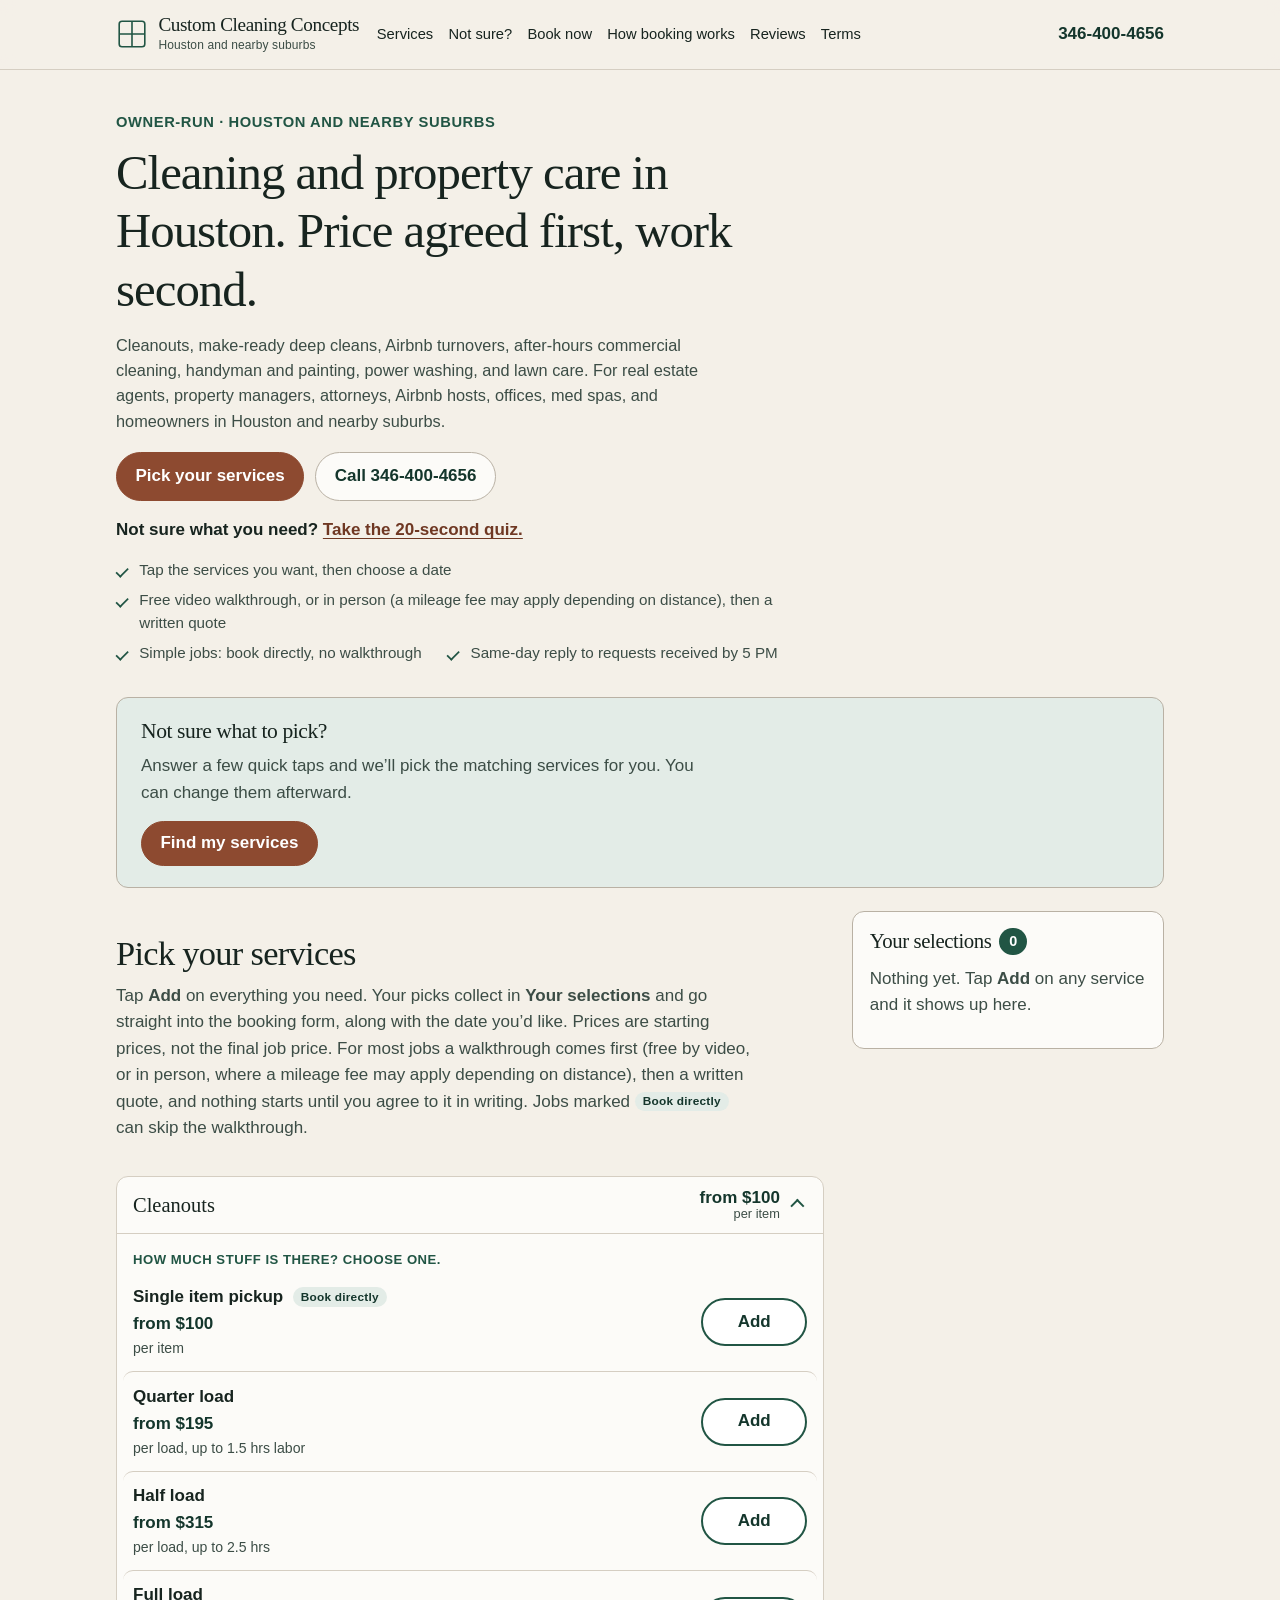
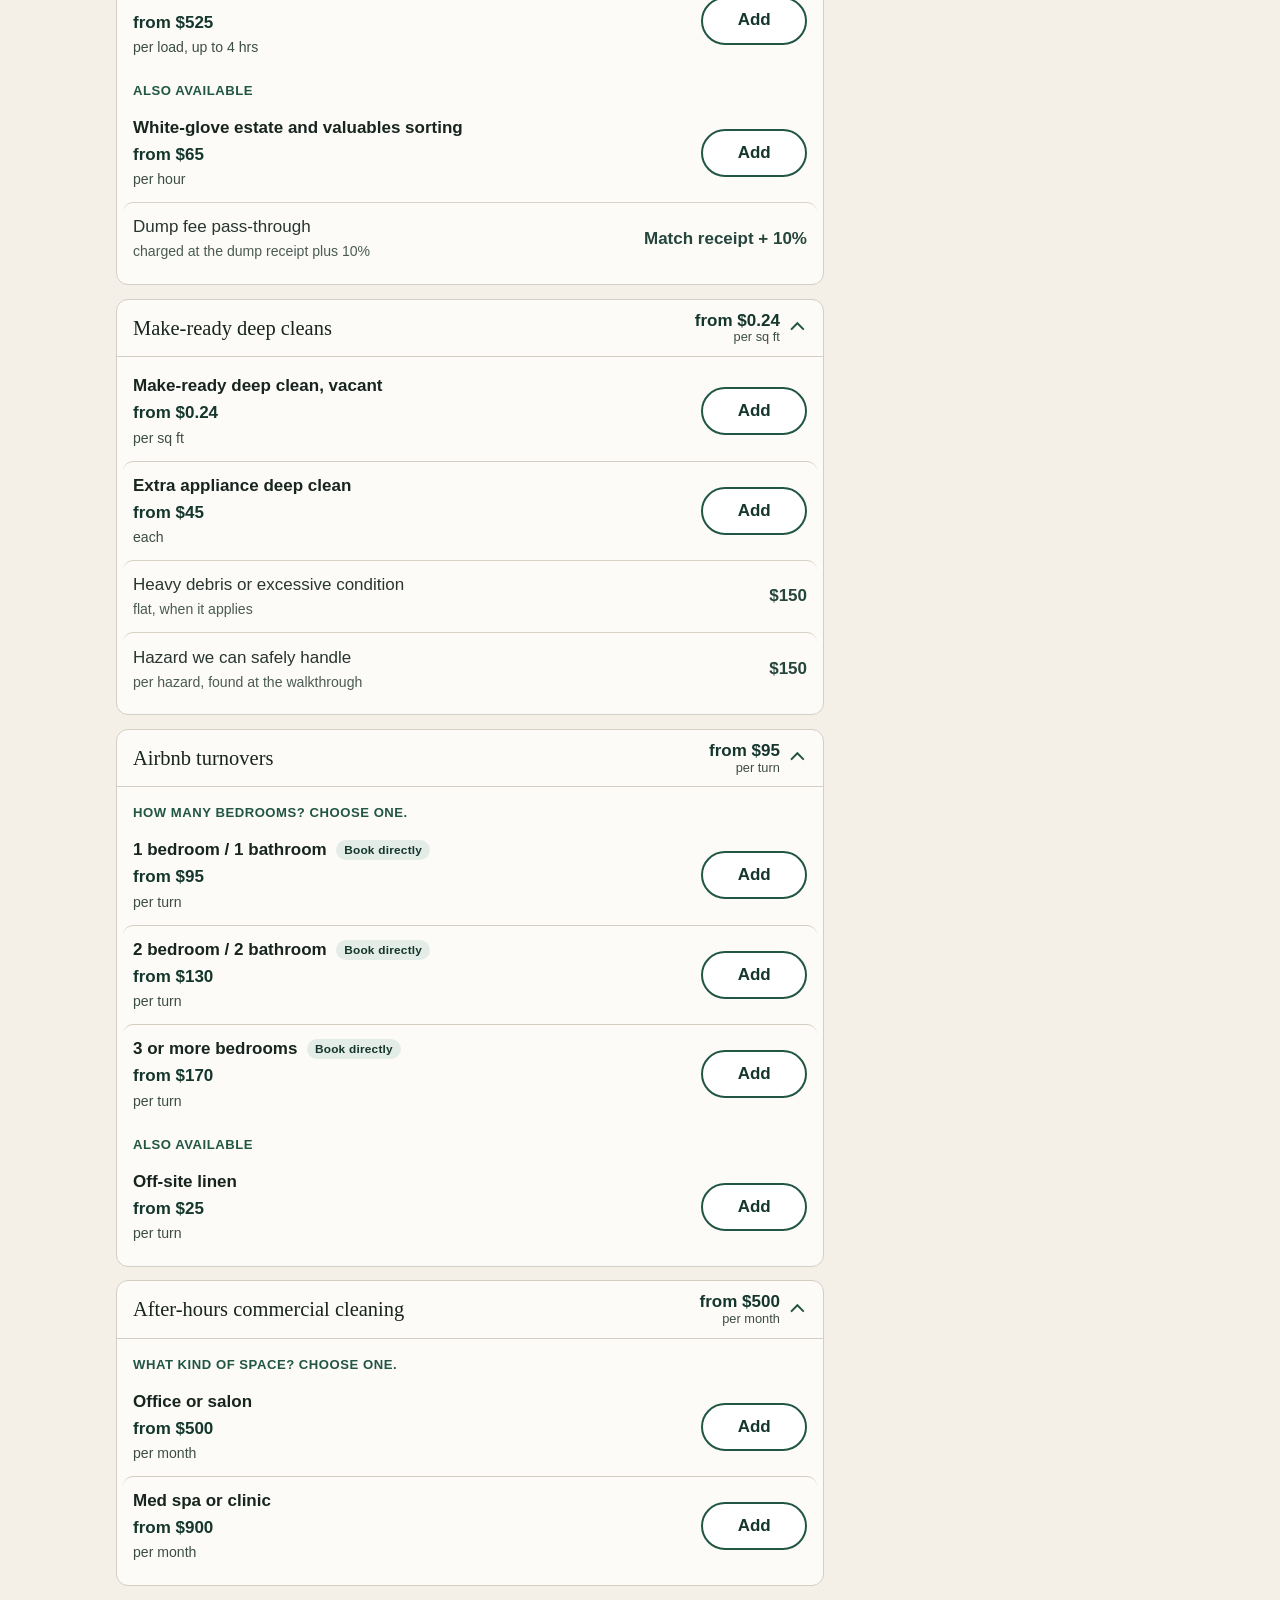
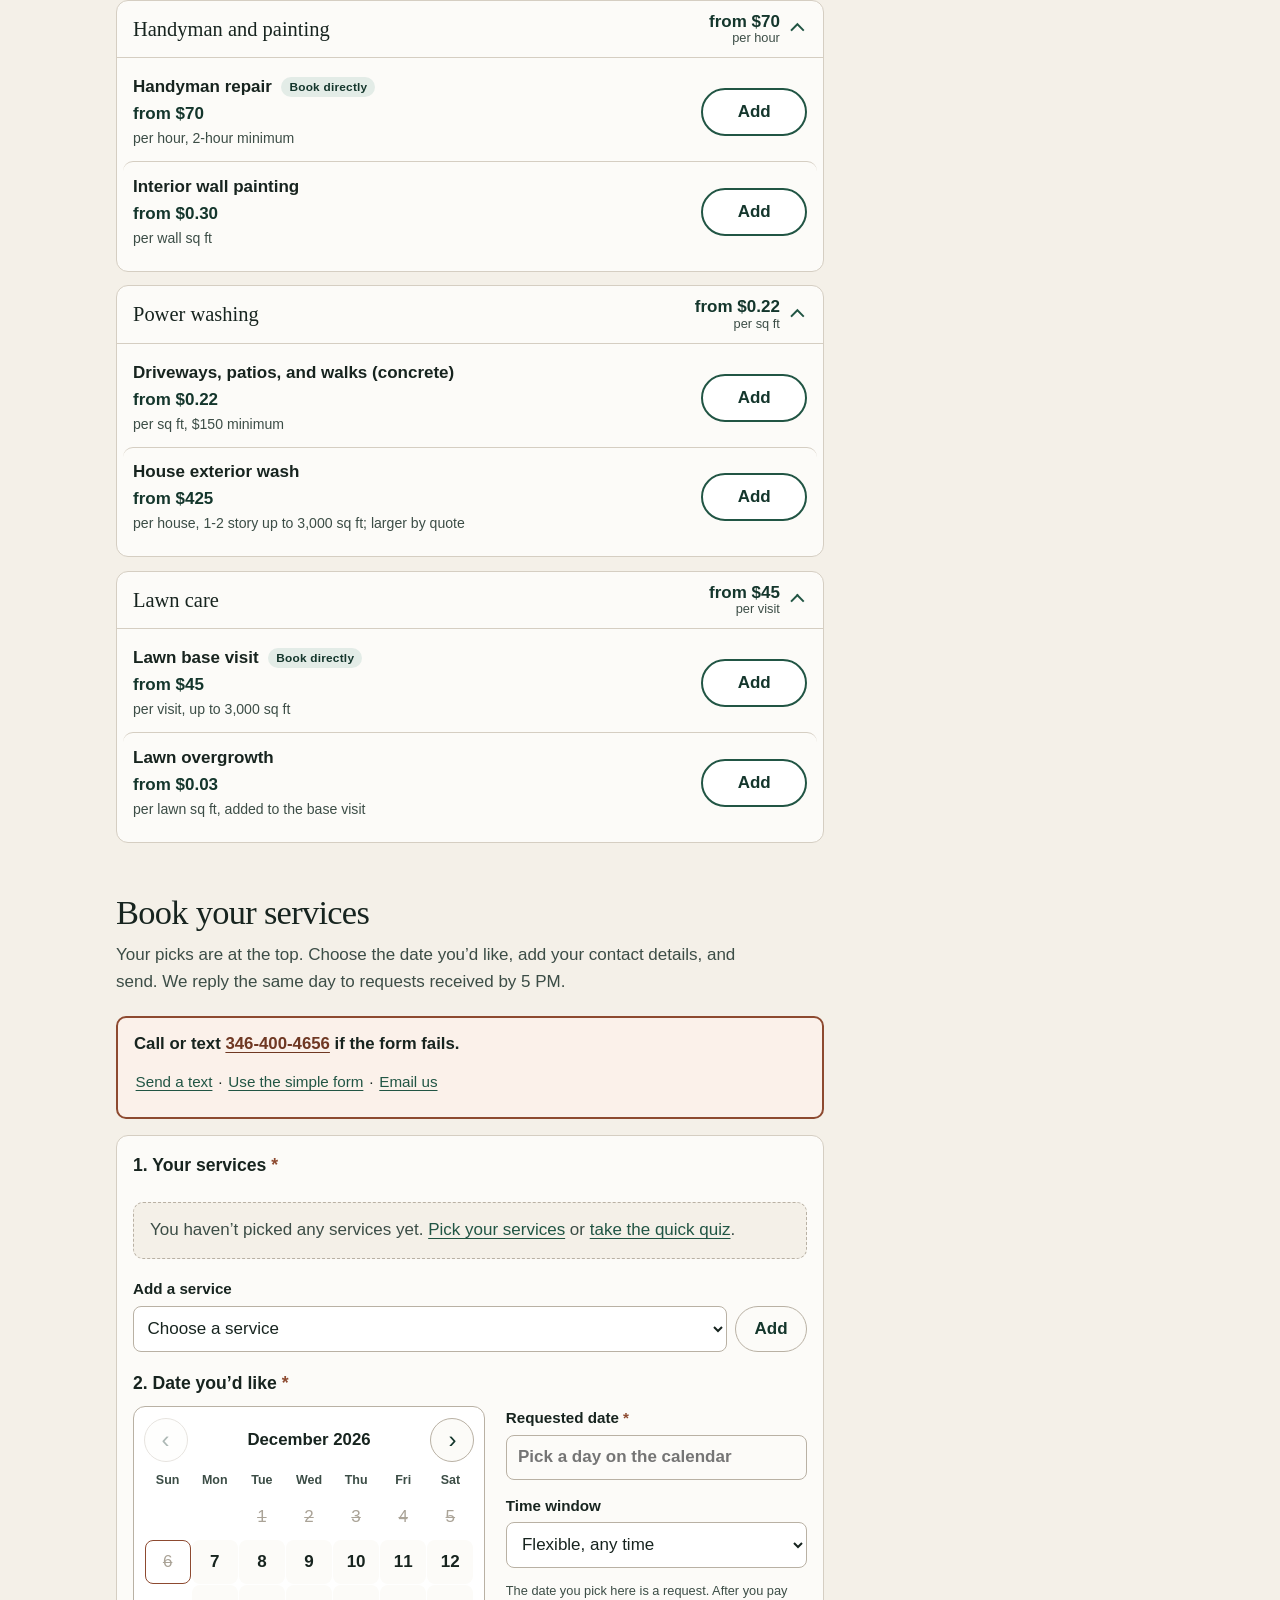
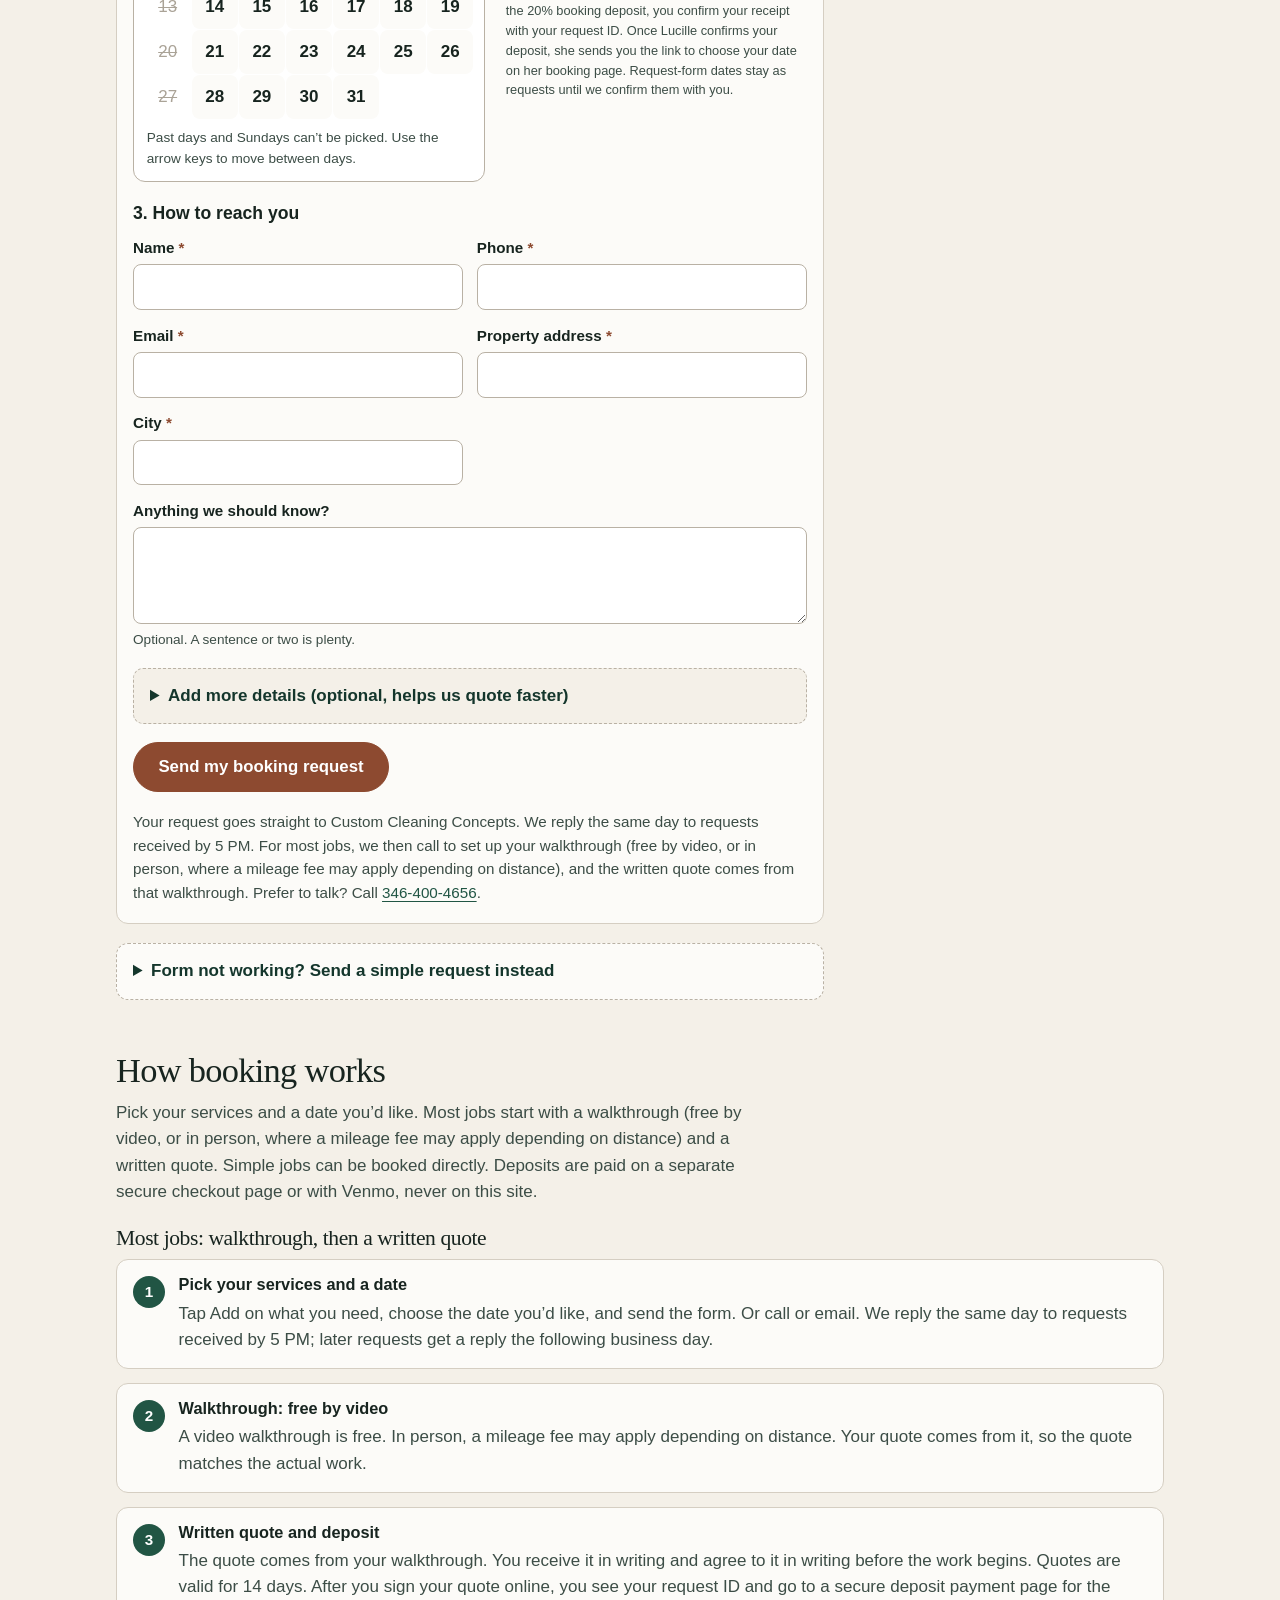
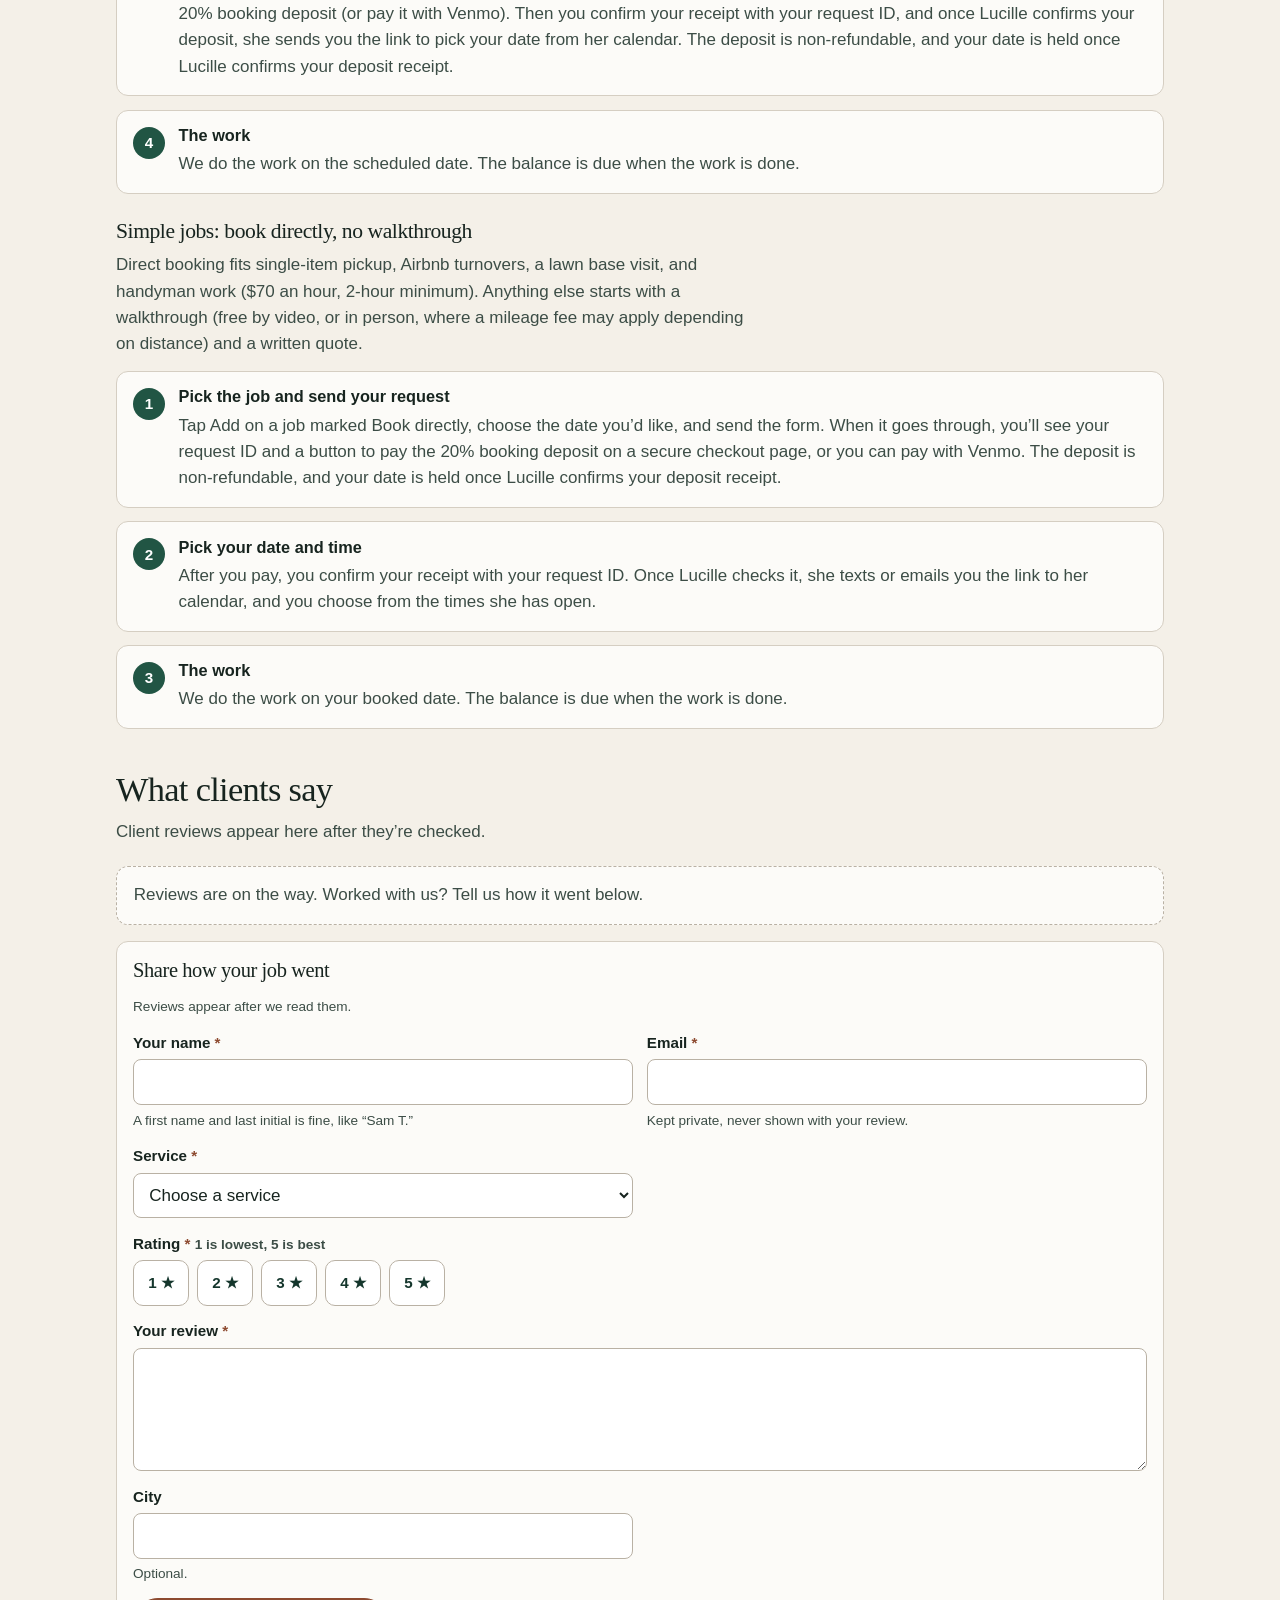
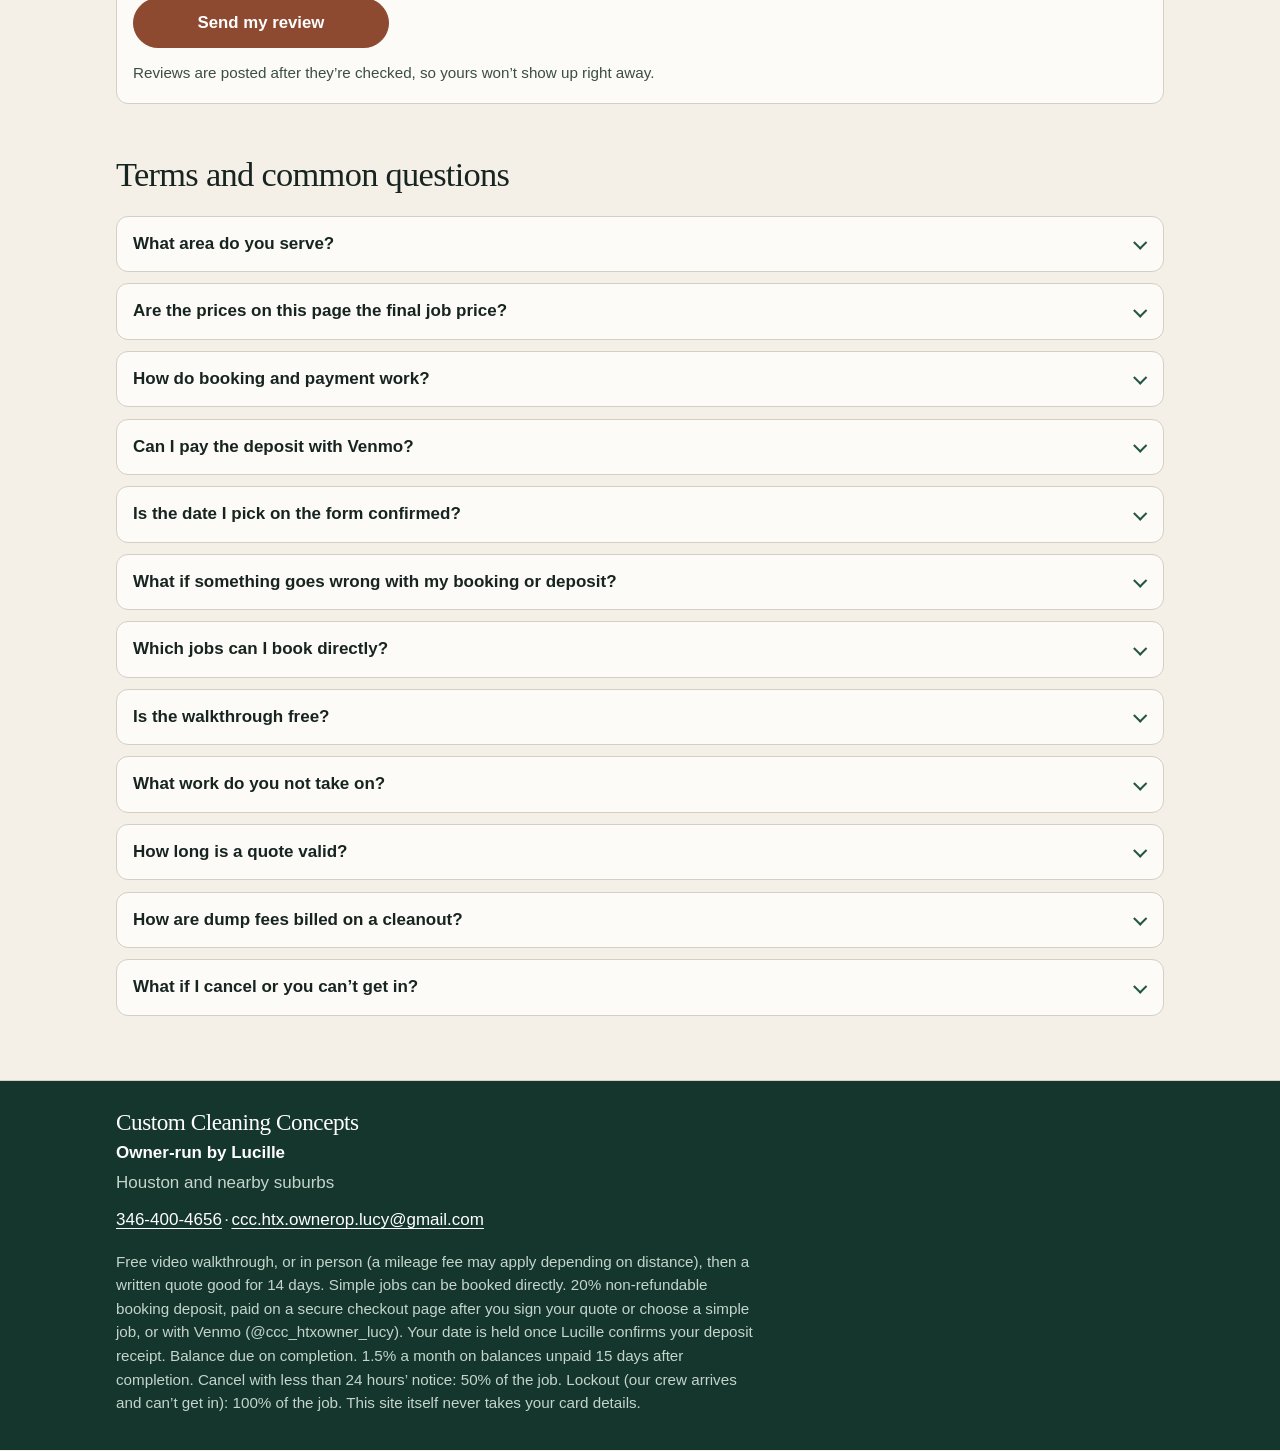
==== commit f4448318: "Walkthrough wording: free video walkthrough, mileage fee may apply in person (built index.html + cha" ====
--- a/index.html
+++ b/index.html
@@ -3,7 +3,7 @@
 <head>
   <meta charset="utf-8">
   <meta name="viewport" content="width=device-width, initial-scale=1">
-  <meta name="description" content="Custom Cleaning Concepts serves Houston and nearby suburbs. Pick your services, choose a date, and send. Cleanouts, make-ready deep cleans, Airbnb turnovers, after-hours commercial cleaning, handyman and painting, power washing, and lawn care. Owner-run. Free walkthrough, then a written quote good for 14 days. Simple jobs can be booked directly.">
+  <meta name="description" content="Custom Cleaning Concepts serves Houston and nearby suburbs. Pick your services, choose a date, and send. Cleanouts, make-ready deep cleans, Airbnb turnovers, after-hours commercial cleaning, handyman and painting, power washing, and lawn care. Owner-run. Free video walkthrough, or in person (a mileage fee may apply depending on distance), then a written quote good for 14 days. Simple jobs can be booked directly.">
   <title>Custom Cleaning Concepts — Houston and nearby suburbs</title>
   <meta name="theme-color" content="#14362c">
   <link rel="stylesheet" href="styles.css">
@@ -49,7 +49,7 @@
       <p class="hero-direct">Not sure what you need? <a href="#quiz">Take the 20-second quiz.</a></p>
       <ul class="trust" aria-label="How we work">
         <li>Tap the services you want, then choose a date</li>
-        <li>Free walkthrough, then a written quote</li>
+        <li>Free video walkthrough, or in person (a mileage fee may apply depending on distance), then a written quote</li>
         <li>Simple jobs: book directly, no walkthrough</li>
         <li>Same-day reply to requests received by 5 PM</li>
       </ul>
@@ -72,7 +72,7 @@
         <section class="services" id="services" aria-labelledby="services-h">
           <div class="section-head">
             <h2 id="services-h" tabindex="-1">Pick your services</h2>
-            <p>Tap <strong>Add</strong> on everything you need. Your picks collect in <strong>Your selections</strong> and go straight into the booking form, along with the date you&rsquo;d like. Prices are starting prices, not the final job price. For most jobs a free walkthrough comes first, then a written quote, and nothing starts until you agree to it in writing. Jobs marked <span class="tag">Book directly</span> can skip the walkthrough.</p>
+            <p>Tap <strong>Add</strong> on everything you need. Your picks collect in <strong>Your selections</strong> and go straight into the booking form, along with the date you&rsquo;d like. Prices are starting prices, not the final job price. For most jobs a walkthrough comes first (free by video, or in person, where a mileage fee may apply depending on distance), then a written quote, and nothing starts until you agree to it in writing. Jobs marked <span class="tag">Book directly</span> can skip the walkthrough.</p>
           </div>
       <details class="service reveal" open>
         <summary><span class="svc-title">Cleanouts</span><span class="svc-from">from $100<small> per item</small></span><span class="svc-count" hidden></span><span class="chev" aria-hidden="true"></span></summary>
@@ -381,7 +381,7 @@
             <p class="form-actions">
               <button type="submit" class="btn" id="submit-btn">Send my booking request</button>
             </p>
-            <p class="form-note">Your request goes straight to Custom Cleaning Concepts. We reply the same day to requests received by 5 PM. For most jobs, we then call to set up your free walkthrough, and the written quote comes from that walkthrough. Prefer to talk? Call <a href="tel:+13464004656">346-400-4656</a>.</p>
+            <p class="form-note">Your request goes straight to Custom Cleaning Concepts. We reply the same day to requests received by 5 PM. For most jobs, we then call to set up your walkthrough (free by video, or in person, where a mileage fee may apply depending on distance), and the written quote comes from that walkthrough. Prefer to talk? Call <a href="tel:+13464004656">346-400-4656</a>.</p>
           </form>
 
           <details class="fallback-form" id="fallback-form" open>
@@ -433,7 +433,7 @@
     <section class="how" id="how-it-works">
       <div class="section-head">
         <h2>How booking works</h2>
-        <p>Pick your services and a date you&rsquo;d like. Most jobs start with a free walkthrough and a written quote. Simple jobs can be booked directly. Deposits are paid on a separate secure checkout page or with Venmo, never on this site.</p>
+        <p>Pick your services and a date you&rsquo;d like. Most jobs start with a walkthrough (free by video, or in person, where a mileage fee may apply depending on distance) and a written quote. Simple jobs can be booked directly. Deposits are paid on a separate secure checkout page or with Venmo, never on this site.</p>
       </div>
 
       <h3 class="path-h">Most jobs: walkthrough, then a written quote</h3>
@@ -448,8 +448,8 @@
         <li class="reveal">
           <span class="step-num">2</span>
           <div>
-            <h3>Free walkthrough</h3>
-            <p>The walkthrough is free, with no fee. Your quote comes from it, so the quote matches the actual work.</p>
+            <h3>Walkthrough: free by video</h3>
+            <p>A video walkthrough is free. In person, a mileage fee may apply depending on distance. Your quote comes from it, so the quote matches the actual work.</p>
           </div>
         </li>
         <li class="reveal">
@@ -469,7 +469,7 @@
       </ol>
 
       <h3 class="path-h">Simple jobs: book directly, no walkthrough</h3>
-      <p class="path-note">Direct booking fits single-item pickup, Airbnb turnovers, a lawn base visit, and handyman work ($70 an hour, 2-hour minimum). Anything else starts with a free walkthrough and a written quote.</p>
+      <p class="path-note">Direct booking fits single-item pickup, Airbnb turnovers, a lawn base visit, and handyman work ($70 an hour, 2-hour minimum). Anything else starts with a walkthrough (free by video, or in person, where a mileage fee may apply depending on distance) and a written quote.</p>
       <ol class="steps">
         <li class="reveal">
           <span class="step-num">1</span>
@@ -580,7 +580,7 @@
         </details>
         <details class="faq-item reveal">
           <summary>How do booking and payment work?</summary>
-          <div class="faq-a">Pick your services on this page, choose the date you&rsquo;d like, and send your request. Requests received by 5 PM get a reply the same day. Later requests get a reply the following business day. For most jobs, we then do a free walkthrough, with no fee. The quote comes from that walkthrough: you get it in writing and sign it online before any work begins. After you sign, you go to a secure deposit payment page for the 20% booking deposit. Simple jobs can be booked directly instead: after you send your request, you get a request ID and can pay the deposit right away on a secure checkout page. Either way, you then confirm your receipt with your request ID, and once Lucille confirms your deposit, she sends you the link to choose your date and time. The deposit is non-refundable, and your date is held once Lucille confirms your deposit receipt. You can also pay the deposit with Venmo (see below). This site itself never takes your card details. The balance is due on completion. Balances unpaid 15 days after completion are charged 1.5% a month.</div>
+          <div class="faq-a">Pick your services on this page, choose the date you&rsquo;d like, and send your request. Requests received by 5 PM get a reply the same day. Later requests get a reply the following business day. For most jobs, we then do a walkthrough: a video walkthrough is free, and in person a mileage fee may apply depending on distance. The quote comes from that walkthrough: you get it in writing and sign it online before any work begins. After you sign, you go to a secure deposit payment page for the 20% booking deposit. Simple jobs can be booked directly instead: after you send your request, you get a request ID and can pay the deposit right away on a secure checkout page. Either way, you then confirm your receipt with your request ID, and once Lucille confirms your deposit, she sends you the link to choose your date and time. The deposit is non-refundable, and your date is held once Lucille confirms your deposit receipt. You can also pay the deposit with Venmo (see below). This site itself never takes your card details. The balance is due on completion. Balances unpaid 15 days after completion are charged 1.5% a month.</div>
         </details>
         <details class="faq-item reveal">
           <summary>Can I pay the deposit with Venmo?</summary>
@@ -600,7 +600,7 @@
         </details>
         <details class="faq-item reveal">
           <summary>Is the walkthrough free?</summary>
-          <div class="faq-a">Yes. The walkthrough is free, with no fee. After it, you get a written quote that is good for 14 days.</div>
+          <div class="faq-a">A video walkthrough is free. In person, a mileage fee may apply depending on distance. After it, you get a written quote that is good for 14 days.</div>
         </details>
         <details class="faq-item reveal">
           <summary>What work do you not take on?</summary>
@@ -632,7 +632,7 @@
         <span class="footer-sep" aria-hidden="true"> · </span>
         <a class="footer-email" href="mailto:ccc.htx.ownerop.lucy@gmail.com">ccc.htx.ownerop.lucy@gmail.com</a>
       </p>
-      <p class="footer-terms">Free walkthrough, then a written quote good for 14 days. Simple jobs can be booked directly. 20% non-refundable booking deposit, paid on a secure checkout page after you sign your quote or choose a simple job, or with Venmo (@ccc_htxowner_lucy). Your date is held once Lucille confirms your deposit receipt. Balance due on completion. 1.5% a month on balances unpaid 15 days after completion. Cancel with less than 24 hours&rsquo; notice: 50% of the job. Lockout (our crew arrives and can&rsquo;t get in): 100% of the job. This site itself never takes your card details.</p>
+      <p class="footer-terms">Free video walkthrough, or in person (a mileage fee may apply depending on distance), then a written quote good for 14 days. Simple jobs can be booked directly. 20% non-refundable booking deposit, paid on a secure checkout page after you sign your quote or choose a simple job, or with Venmo (@ccc_htxowner_lucy). Your date is held once Lucille confirms your deposit receipt. Balance due on completion. 1.5% a month on balances unpaid 15 days after completion. Cancel with less than 24 hours&rsquo; notice: 50% of the job. Lockout (our crew arrives and can&rsquo;t get in): 100% of the job. This site itself never takes your card details.</p>
     </div>
   </footer>
 
@@ -1415,7 +1415,7 @@
     var direct = ids.filter(function (id) { return !!items[id].pay; });
     var simple = ids.filter(function (id) { return !!items[id].direct; });
     if (simple.length < ids.length) {
-      doneBox.appendChild(el("p", "", "For the rest, we\u2019ll call to set up your free walkthrough. Your written quote comes from that walkthrough."));
+      doneBox.appendChild(el("p", "", "For the rest, we\u2019ll call to set up your walkthrough: free by video, or in person (a mileage fee may apply depending on distance). Your written quote comes from that walkthrough."));
     }
     if (!direct.length && simple.length) {
       doneBox.appendChild(el("p", "", "For the simple jobs, Lucille will reply and send your booking confirmation with a secure card link for the 20% deposit, or you can pay with Venmo below. Your date is held once Lucille confirms your deposit receipt."));
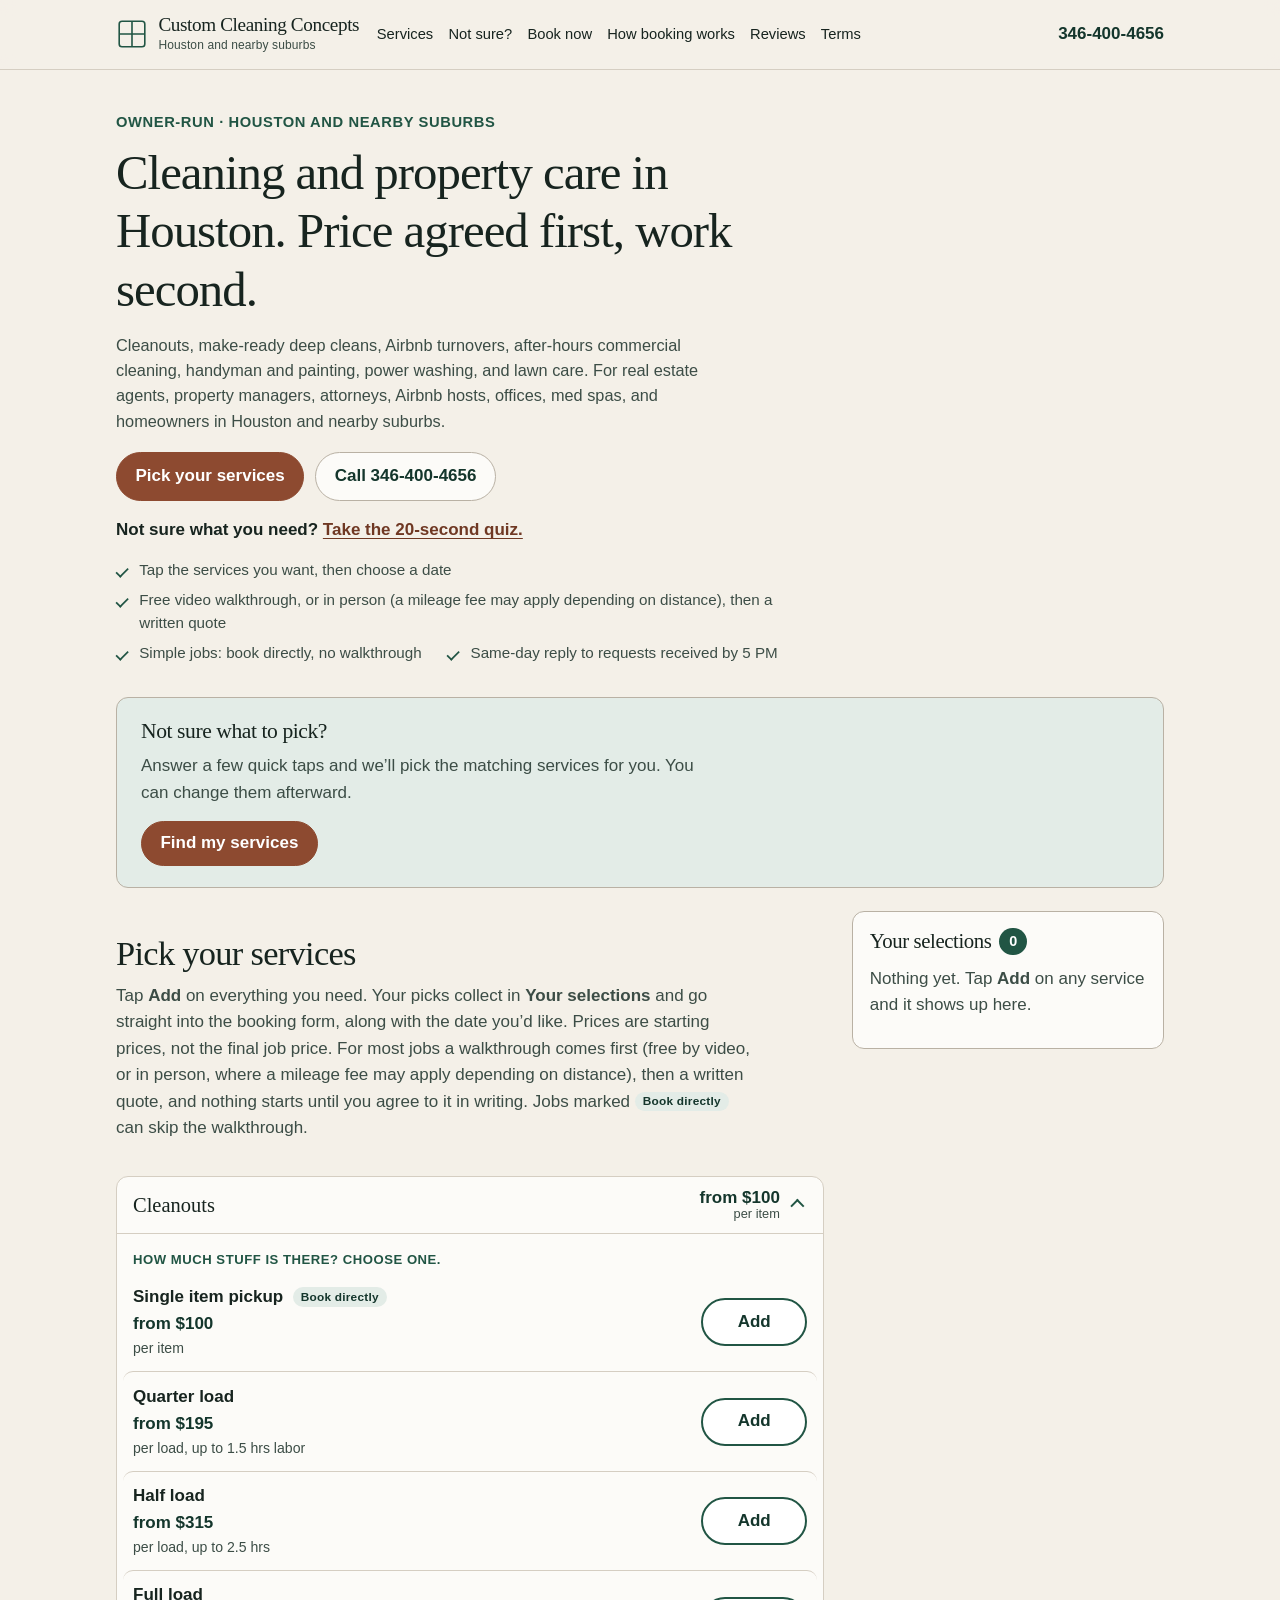
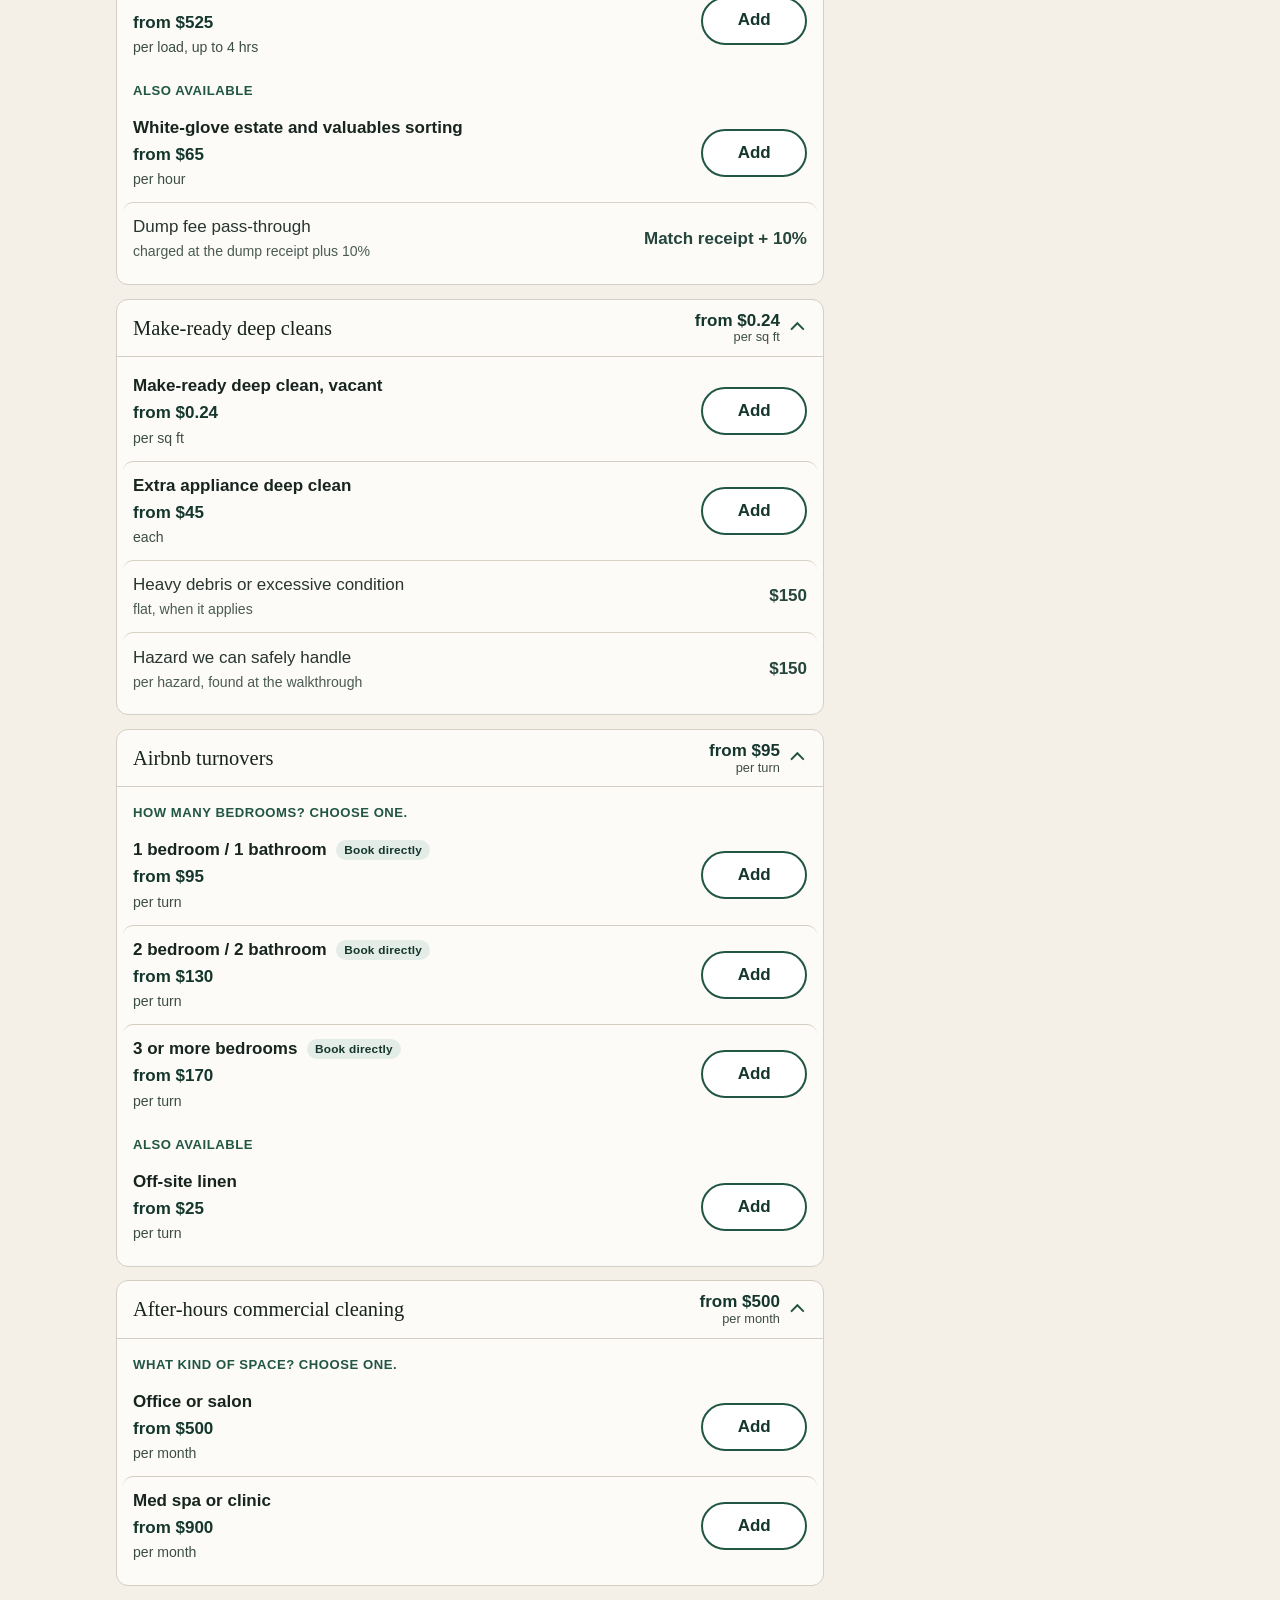
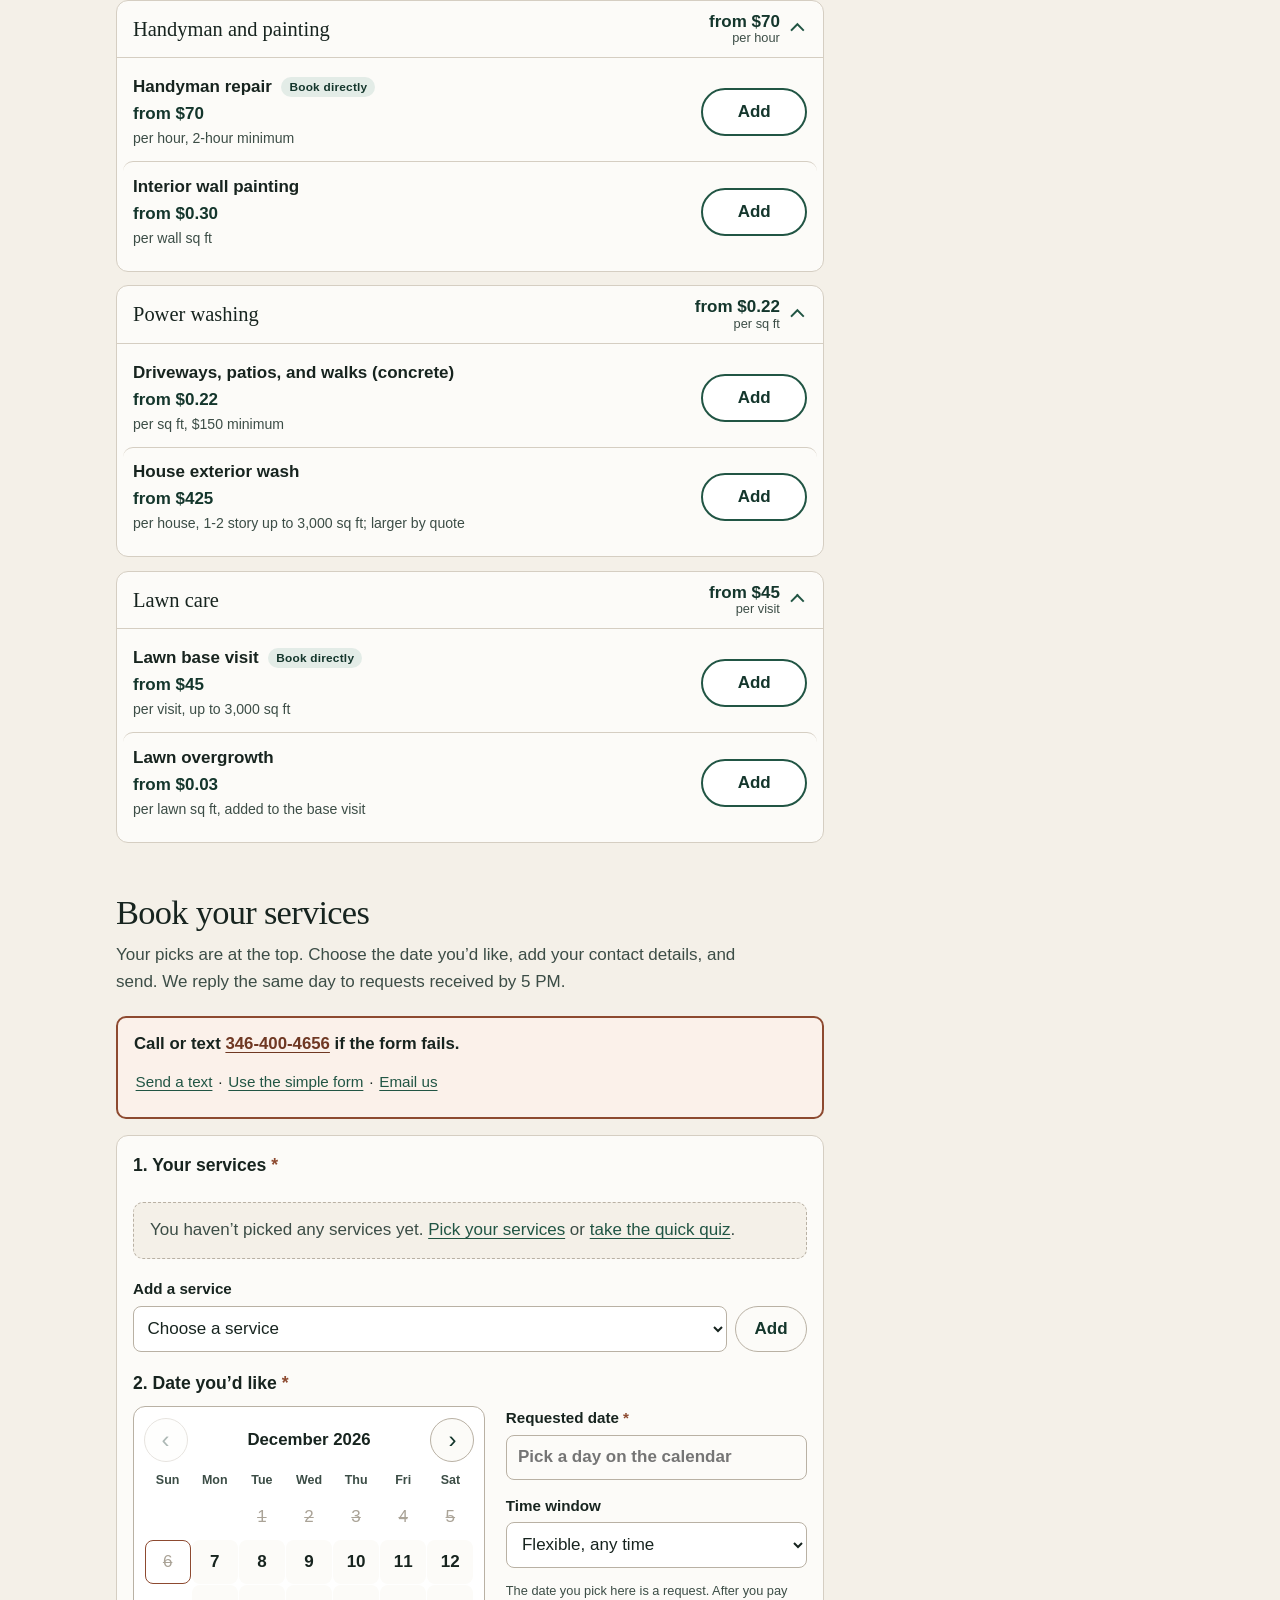
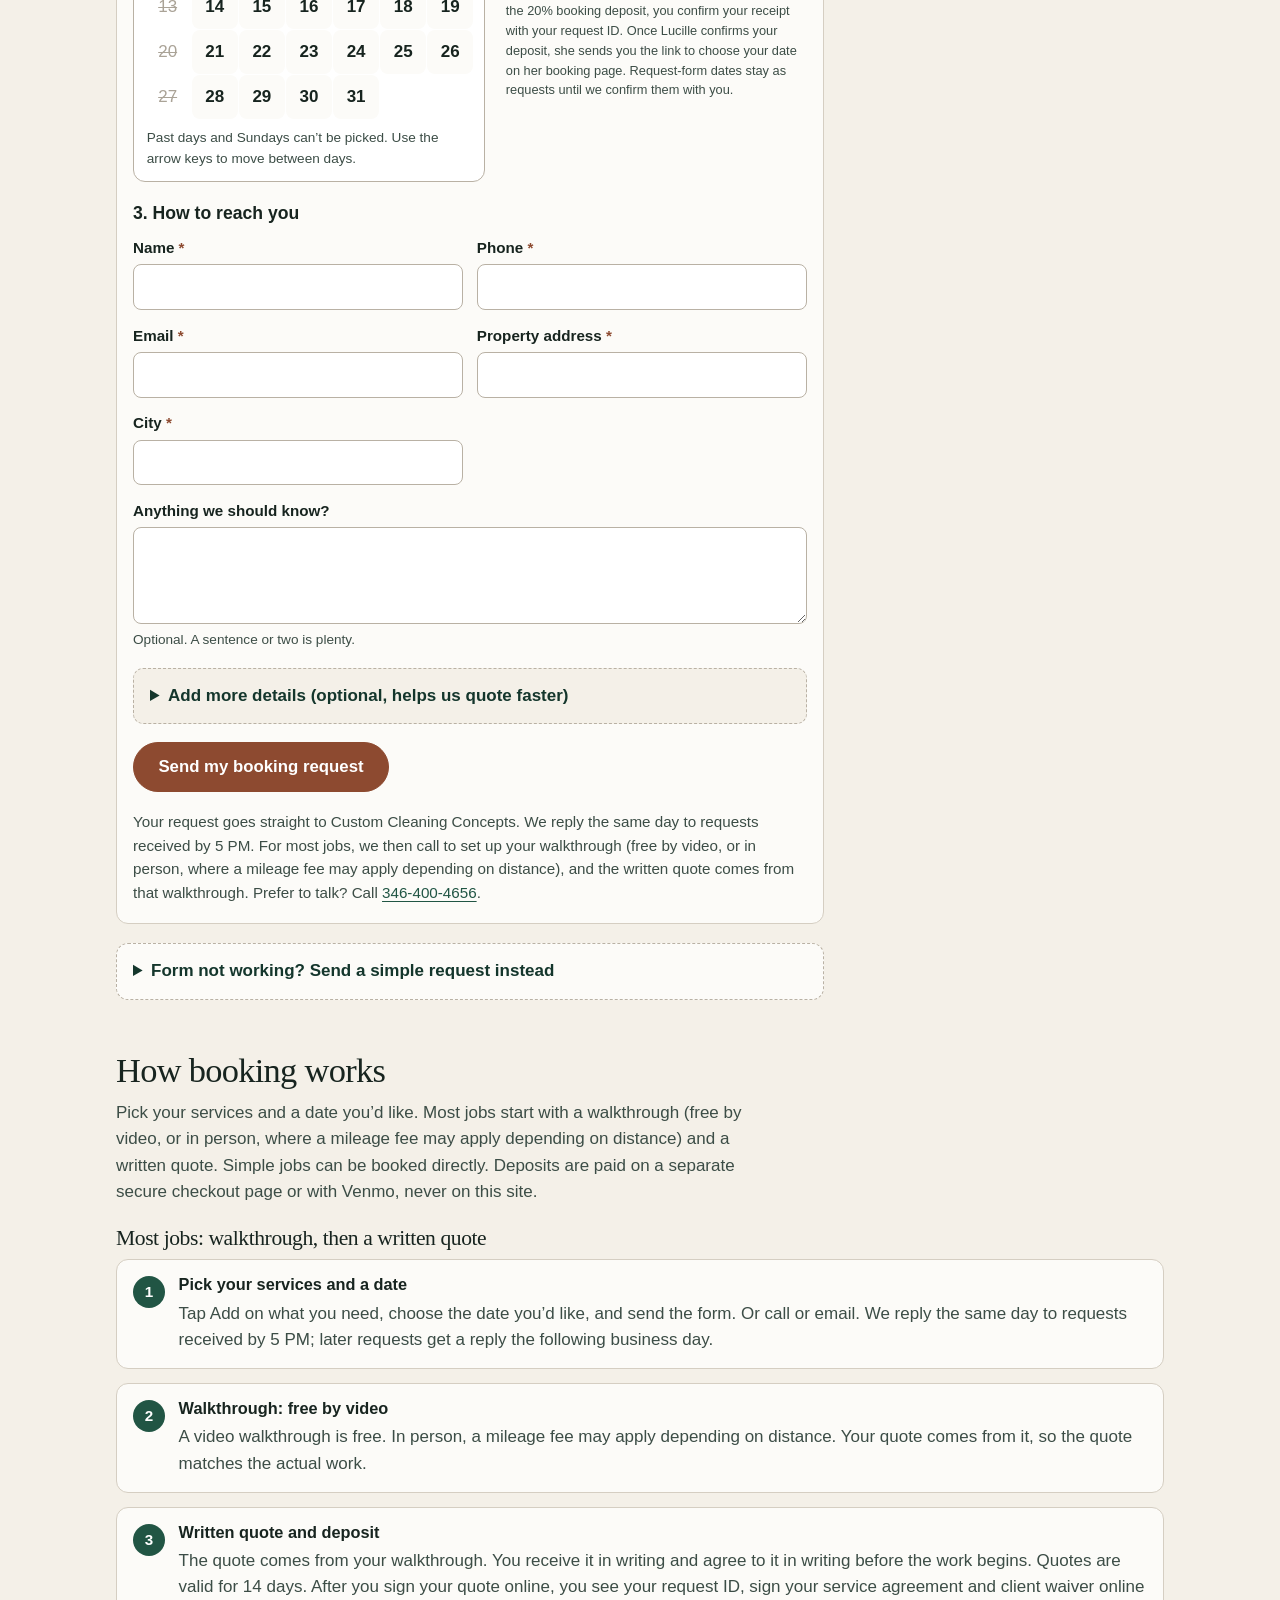
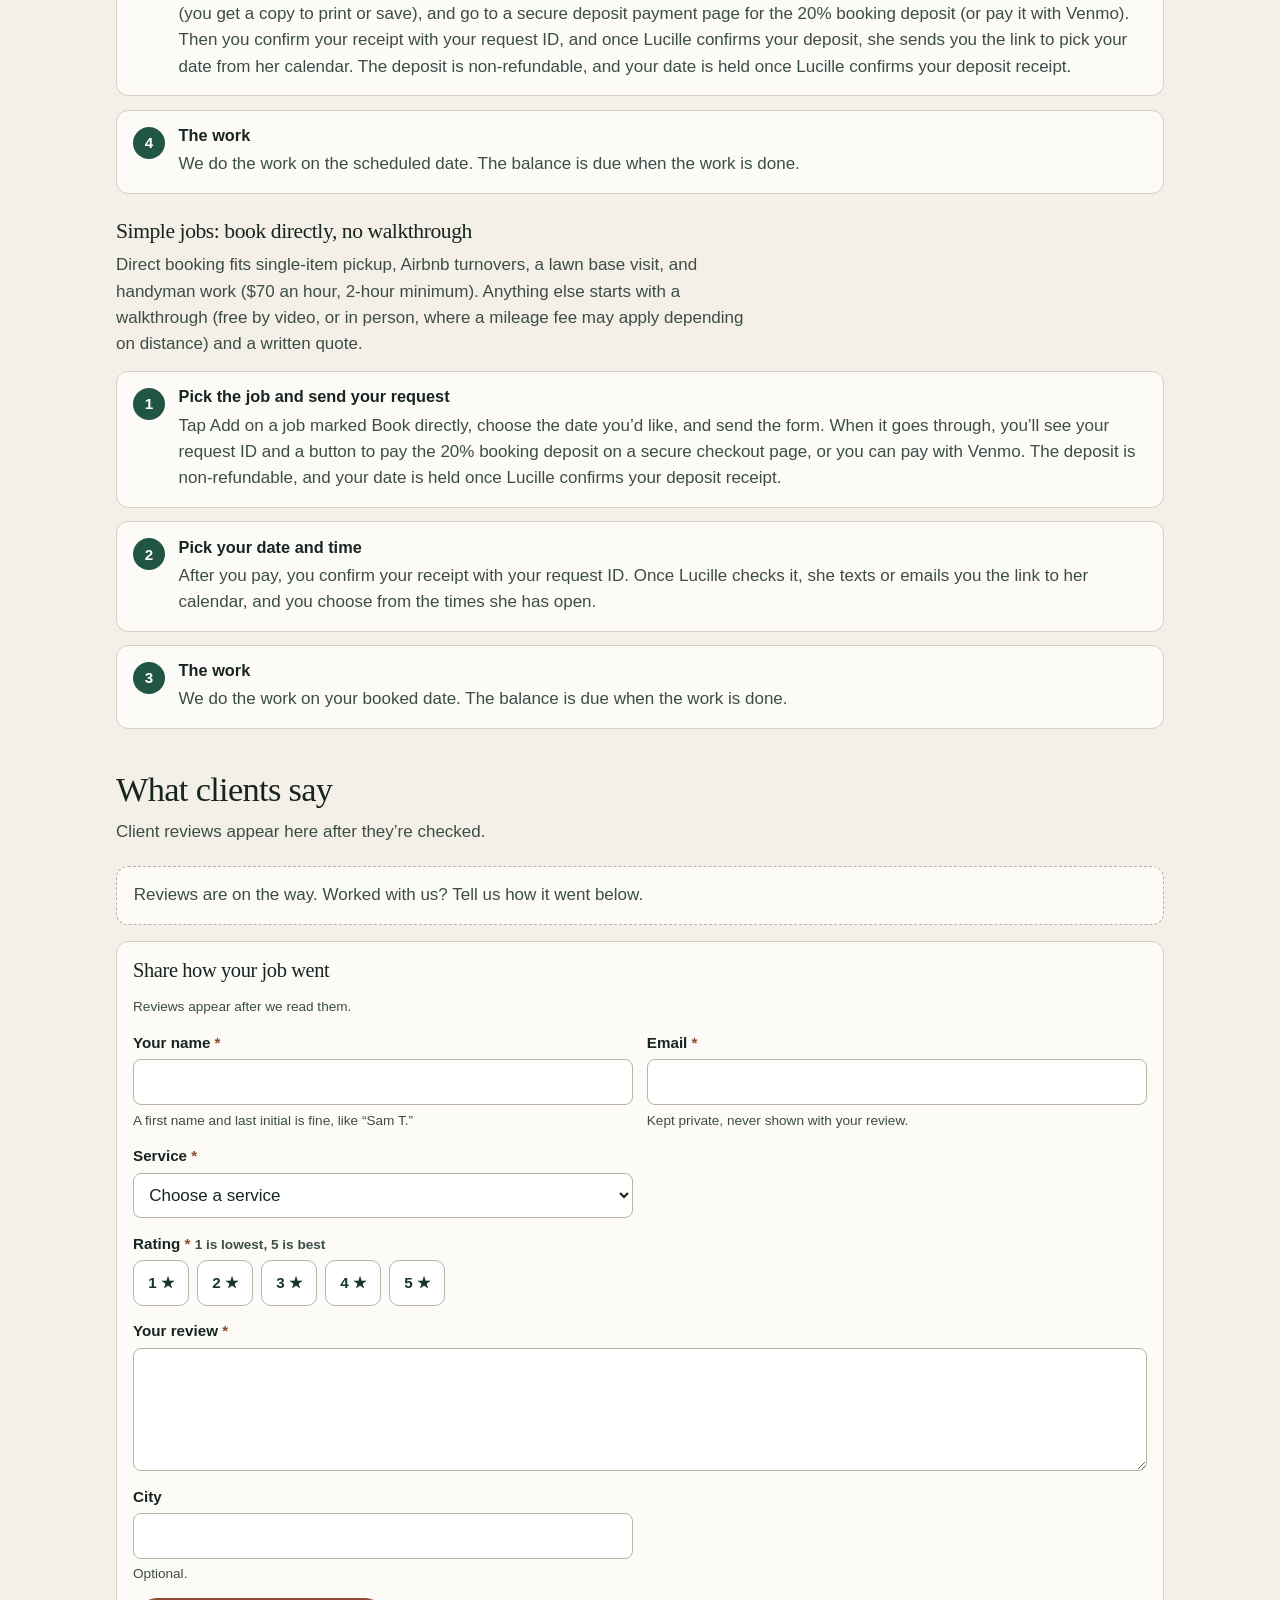
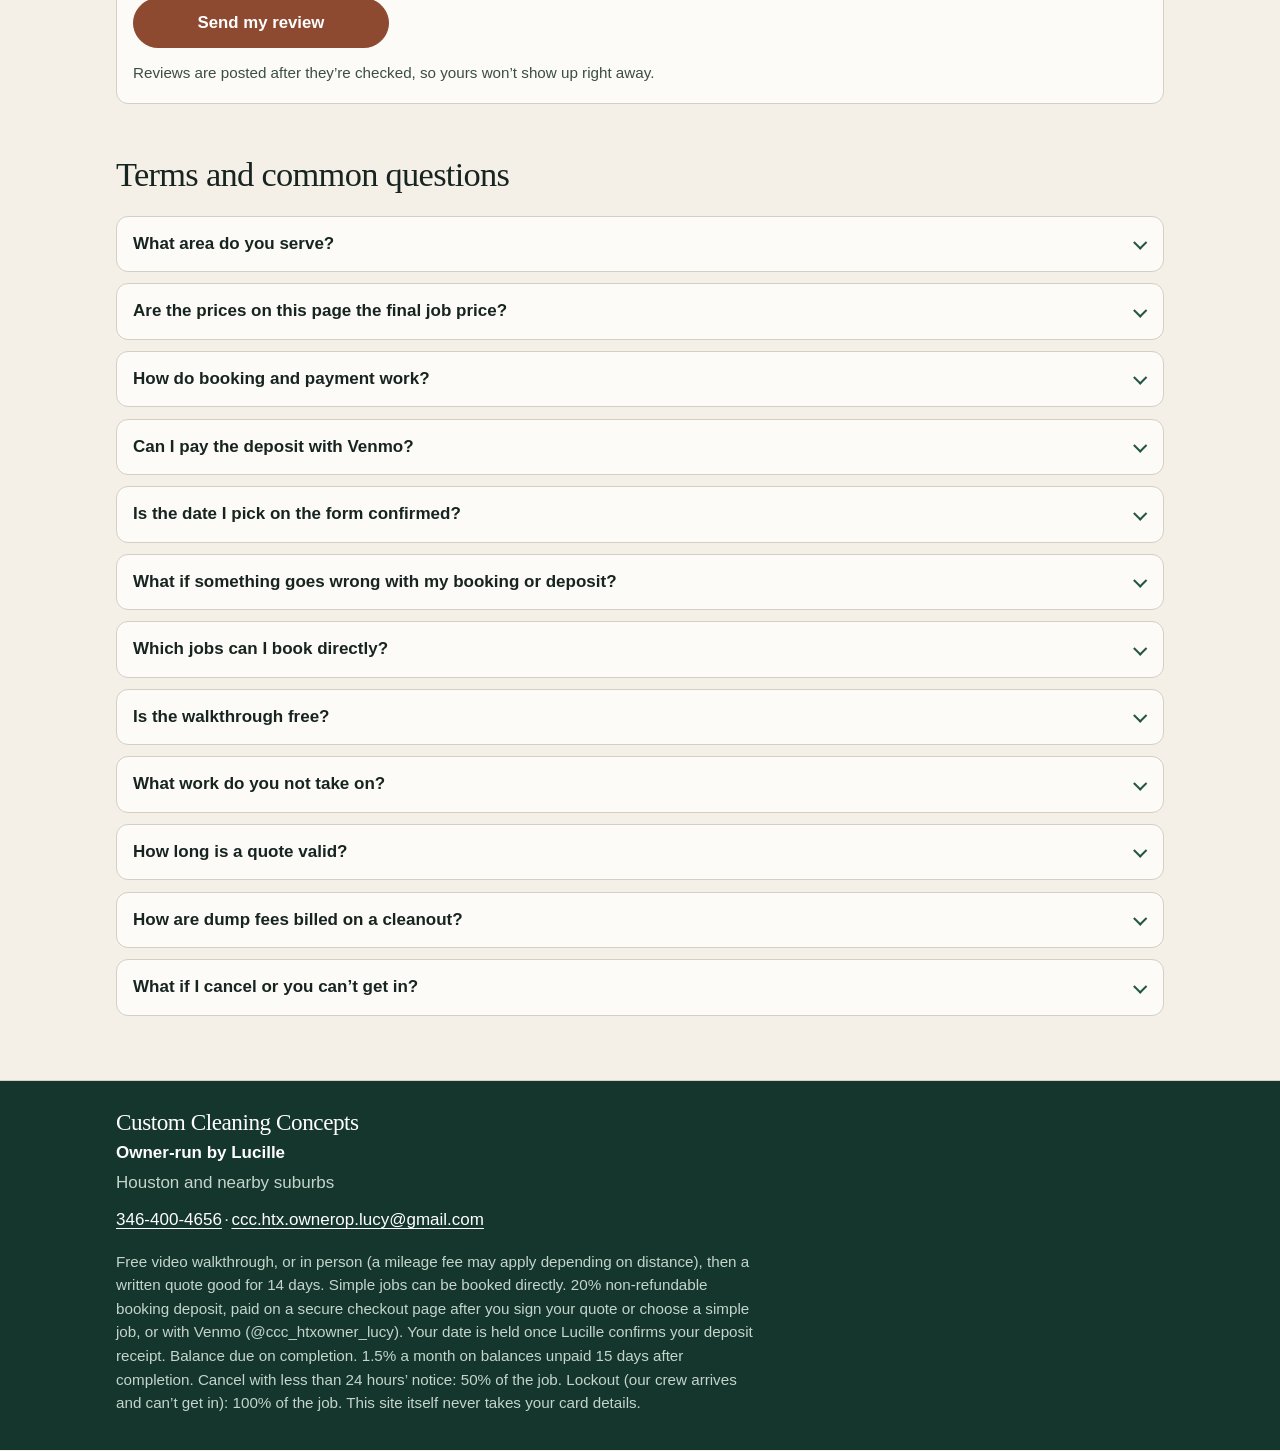
==== commit cc56b5c4: "Mock booking fixes: accept.html links to agreement signing; Email me a copy + save-ID notes; reply-t" ====
--- a/index.html
+++ b/index.html
@@ -456,7 +456,7 @@
           <span class="step-num">3</span>
           <div>
             <h3>Written quote and deposit</h3>
-            <p>The quote comes from your walkthrough. You receive it in writing and agree to it in writing before the work begins. Quotes are valid for 14 days. After you sign your quote online, you see your request ID and go to a secure deposit payment page for the 20% booking deposit (or pay it with Venmo). Then you confirm your receipt with your request ID, and once Lucille confirms your deposit, she sends you the link to pick your date from her calendar. The deposit is non-refundable, and your date is held once Lucille confirms your deposit receipt.</p>
+            <p>The quote comes from your walkthrough. You receive it in writing and agree to it in writing before the work begins. Quotes are valid for 14 days. After you sign your quote online, you see your request ID, sign your service agreement and client waiver online (you get a copy to print or save), and go to a secure deposit payment page for the 20% booking deposit (or pay it with Venmo). Then you confirm your receipt with your request ID, and once Lucille confirms your deposit, she sends you the link to pick your date from her calendar. The deposit is non-refundable, and your date is held once Lucille confirms your deposit receipt.</p>
           </div>
         </li>
         <li class="reveal">
@@ -580,7 +580,7 @@
         </details>
         <details class="faq-item reveal">
           <summary>How do booking and payment work?</summary>
-          <div class="faq-a">Pick your services on this page, choose the date you&rsquo;d like, and send your request. Requests received by 5 PM get a reply the same day. Later requests get a reply the following business day. For most jobs, we then do a walkthrough: a video walkthrough is free, and in person a mileage fee may apply depending on distance. The quote comes from that walkthrough: you get it in writing and sign it online before any work begins. After you sign, you go to a secure deposit payment page for the 20% booking deposit. Simple jobs can be booked directly instead: after you send your request, you get a request ID and can pay the deposit right away on a secure checkout page. Either way, you then confirm your receipt with your request ID, and once Lucille confirms your deposit, she sends you the link to choose your date and time. The deposit is non-refundable, and your date is held once Lucille confirms your deposit receipt. You can also pay the deposit with Venmo (see below). This site itself never takes your card details. The balance is due on completion. Balances unpaid 15 days after completion are charged 1.5% a month.</div>
+          <div class="faq-a">Pick your services on this page, choose the date you&rsquo;d like, and send your request. Requests received by 5 PM get a reply the same day. Later requests get a reply the following business day. For most jobs, we then do a walkthrough: a video walkthrough is free, and in person a mileage fee may apply depending on distance. The quote comes from that walkthrough: you get it in writing and sign it online, along with your service agreement and client waiver, before any work begins. After you sign, you go to a secure deposit payment page for the 20% booking deposit. Simple jobs can be booked directly instead: after you send your request, you get a request ID and can pay the deposit right away on a secure checkout page. Either way, you then confirm your receipt with your request ID, and once Lucille confirms your deposit, she sends you the link to choose your date and time. The deposit is non-refundable, and your date is held once Lucille confirms your deposit receipt. You can also pay the deposit with Venmo (see below). This site itself never takes your card details. The balance is due on completion. Balances unpaid 15 days after completion are charged 1.5% a month.</div>
         </details>
         <details class="faq-item reveal">
           <summary>Can I pay the deposit with Venmo?</summary>
@@ -650,6 +650,9 @@
   // ---------------------------------------------------------------
   // Where booking requests go. (Form service address.)
   var FORM_ACTION = "https://formspree.io/f/moedjzqr";
+  // Optional request log (Google Apps Script web app that appends to a Sheet). Empty = off.
+  // Lucille deploys it with her own Google sign-in, then pastes the /exec URL here. See booking/request-log/DEPLOY.md.
+  var LOG_ENDPOINT = "";
   // Saved picks survive a refresh.
   var STORE_KEY = "ccc-booking-v1";
   // Calendar: how far ahead a date can be requested (days).
@@ -1260,8 +1263,9 @@
     var d = new Date(), p2 = function (x) { return (x < 10 ? "0" : "") + x; };
     return "CCC-" + String(d.getFullYear()).slice(2) + p2(d.getMonth() + 1) + p2(d.getDate()) + "-" + s;
   }
-  function keepReqId(id, labels) {
-    var v = JSON.stringify({ id: id, at: new Date().toISOString(), services: labels || [] });
+  function keepReqId(id, labels, who) {
+    who = who || {};
+    var v = JSON.stringify({ id: id, at: new Date().toISOString(), services: labels || [], name: who.name || "", email: who.email || "" });
     try { localStorage.setItem(REQ_KEY, v); } catch (e) {}
     try { sessionStorage.setItem(REQ_KEY, v); } catch (e) {}
   }
@@ -1307,15 +1311,25 @@
     var sentId = reqId;
     data.set("Request ID", sentId);
     data.set("_subject", "New booking request - Custom Cleaning Concepts - " + sentId);
+    // Lucille can hit Reply in her email and it goes to the customer.
+    var custEmail = String(data.get("Email") || "").trim();
+    if (custEmail) data.set("_replyto", custEmail);
+    var who = { name: $("#name").value.trim(), email: custEmail, phone: $("#phone") ? $("#phone").value.trim() : "" };
     fetch(form.getAttribute("action"), {
       method: "POST",
       body: data,
       headers: { "Accept": "application/json" }
     }).then(function (res) {
       if (!res.ok) throw new Error("bad status");
-      keepReqId(sentId, snapshot.map(function (id) { return items[id].label; }));
+      keepReqId(sentId, snapshot.map(function (id) { return items[id].label; }), who);
+      if (LOG_ENDPOINT) {
+        try {
+          var lb = new URLSearchParams({ type: "request", request_id: sentId, name: who.name, phone: who.phone, email: who.email, services: snapshot.map(function (id) { return items[id].label; }).join("; "), date_asked: $("#req-date").value, at: new Date().toISOString() });
+          fetch(LOG_ENDPOINT, { method: "POST", mode: "no-cors", body: lb });
+        } catch (e) {}
+      }
       reqId = "";
-      showDone(snapshot, $("#name").value.trim(), $("#req-date").value, sentId);
+      showDone(snapshot, who.name, $("#req-date").value, sentId, who.email);
       form.reset();
       selected = []; dateISO = ""; quizNote = "";
       $("#req-date").value = "";
@@ -1381,7 +1395,21 @@
     if (pinMQ) { if (pinMQ.addEventListener) pinMQ.addEventListener("change", pinUpdate); else if (pinMQ.addListener) pinMQ.addListener(pinUpdate); }
   }
 
-  function showDone(ids, name, dateText, rid) {
+  function copyMailto(rid, ids, dateText, toEmail) {
+    var lines = [
+      "My Custom Cleaning Concepts request",
+      "Request ID: " + rid,
+      "Services: " + ids.map(function (id) { return items[id].label; }).join("; "),
+      "Date I asked for: " + dateText + " (a request, not held yet)",
+      "",
+      "Any deposit I pay must carry this request ID. My date is held only after Lucille confirms my deposit receipt.",
+      "After paying, confirm the receipt here: " + location.origin + location.pathname.replace(/[^\/]*$/, "") + confirmHref(rid),
+      "Questions: call or text " + PHONE + " or email " + EMAIL + "."
+    ];
+    return "mailto:" + encodeURIComponent(toEmail || "") + "?subject=" + encodeURIComponent("My Custom Cleaning Concepts request " + rid) + "&body=" + encodeURIComponent(lines.join("\n"));
+  }
+
+  function showDone(ids, name, dateText, rid, custEmail) {
     removePayPin();
     doneBox.innerHTML = "";
     var check = el("p", "big-check", "\u2713"); check.setAttribute("aria-hidden", "true");
@@ -1407,7 +1435,11 @@
       else manual();
     });
     idBox.appendChild(copy);
-    idBox.appendChild(el("p", "hint", "Save this ID (take a screenshot). Any deposit you pay must carry this exact ID: the card checkout attaches it for you, and with Venmo you type it in the note. Your date is not held until Lucille confirms your deposit receipt. Don\u2019t see an ID? Don\u2019t pay yet. Call or text " + PHONE + "."));
+    var me = el("p", "copy-me");
+    var meA = el("a", "btn-secondary", "Email me a copy"); meA.id = "email-me-copy"; meA.href = copyMailto(rid, ids, dateText, custEmail);
+    me.appendChild(meA);
+    idBox.appendChild(me);
+    idBox.appendChild(el("p", "hint", "We don’t send an automatic email, so save this ID now: take a screenshot, or tap Email me a copy and press send to keep it in your inbox. Any deposit you pay must carry this exact ID: the card checkout attaches it for you, and with Venmo you type it in the note. Your date is not held until Lucille confirms your deposit receipt. Don\u2019t see an ID? Don\u2019t pay yet. Call or text " + PHONE + "."));
     doneBox.appendChild(idBox);
     var ul = el("ul", "q-picks");
     ids.forEach(function (id) { ul.appendChild(el("li", "", items[id].label)); });
--- a/styles.css
+++ b/styles.css
@@ -1237,3 +1237,31 @@
   .pay-pin .btn { display: flex; width: 100%; min-height: 3rem; }
   .form-done.has-pay-pin { padding-bottom: calc(5.4rem + env(safe-area-inset-bottom)); }
 }
+
+/* ===== Signing page: service agreement + waiver (contract.html) ===== */
+.contract-doc { margin: 1.5rem 0; padding: 1rem 1.1rem; background: var(--paper); border: 1px solid var(--line); border-radius: var(--radius); }
+.c-doc-title { font-weight: 600; color: var(--ink); margin-top: 0; }
+.c-form h2 { font-size: 1.25rem; margin: 1.5rem 0 0.4rem; }
+.c-form h3 { font-size: 1.05rem; margin: 1.1rem 0 0.35rem; }
+.c-form h4 { font-size: 1rem; margin: 0.9rem 0 0.3rem; }
+.c-form p, .c-form li { color: var(--ink); }
+.c-table { width: 100%; border-collapse: collapse; margin: 0.6rem 0 1rem; font-size: 0.95rem; }
+.c-table th, .c-table td { border: 1px solid var(--line); padding: 0.5rem 0.6rem; text-align: left; vertical-align: top; }
+.c-table th { width: 42%; font-weight: 600; background: var(--cream); }
+.c-fill { font-weight: 600; color: var(--pine-deep); }
+.c-checks { list-style: none; padding-left: 0; }
+.c-checks label { display: flex; gap: 0.6rem; align-items: flex-start; min-height: 44px; padding: 0.35rem 0; cursor: pointer; }
+.c-checks input { width: 1.25rem; height: 1.25rem; margin-top: 0.15rem; flex: 0 0 auto; accent-color: var(--pine); }
+.c-which { border: 1px solid var(--line); border-radius: var(--radius); padding: 0.75rem 1rem; margin: 1rem 0; }
+.c-which legend { font-weight: 600; padding: 0 0.3rem; }
+.c-record { border-top: 2px solid var(--pine); margin-top: 1.25rem; padding-top: 0.5rem; }
+.c-copy-row { display: flex; flex-wrap: wrap; gap: 0.6rem; }
+.c-copy-row .btn-secondary { min-height: 44px; display: inline-flex; align-items: center; }
+.copy-me { margin-top: 0.6rem; }
+.copy-me .btn-secondary { min-height: 44px; display: inline-flex; align-items: center; }
+@media print {
+  .contract-page .site-header, .contract-page .site-footer, .contract-page .skip, .contract-page .lede,
+  .contract-page #sign-form, .contract-page #done-box, .contract-page .quote-summary, .contract-page noscript { display: none !important; }
+  .contract-page .contract-doc { max-height: none; overflow: visible; border: 0; padding: 0; }
+  .contract-page .c-form[hidden] { display: none !important; }
+}
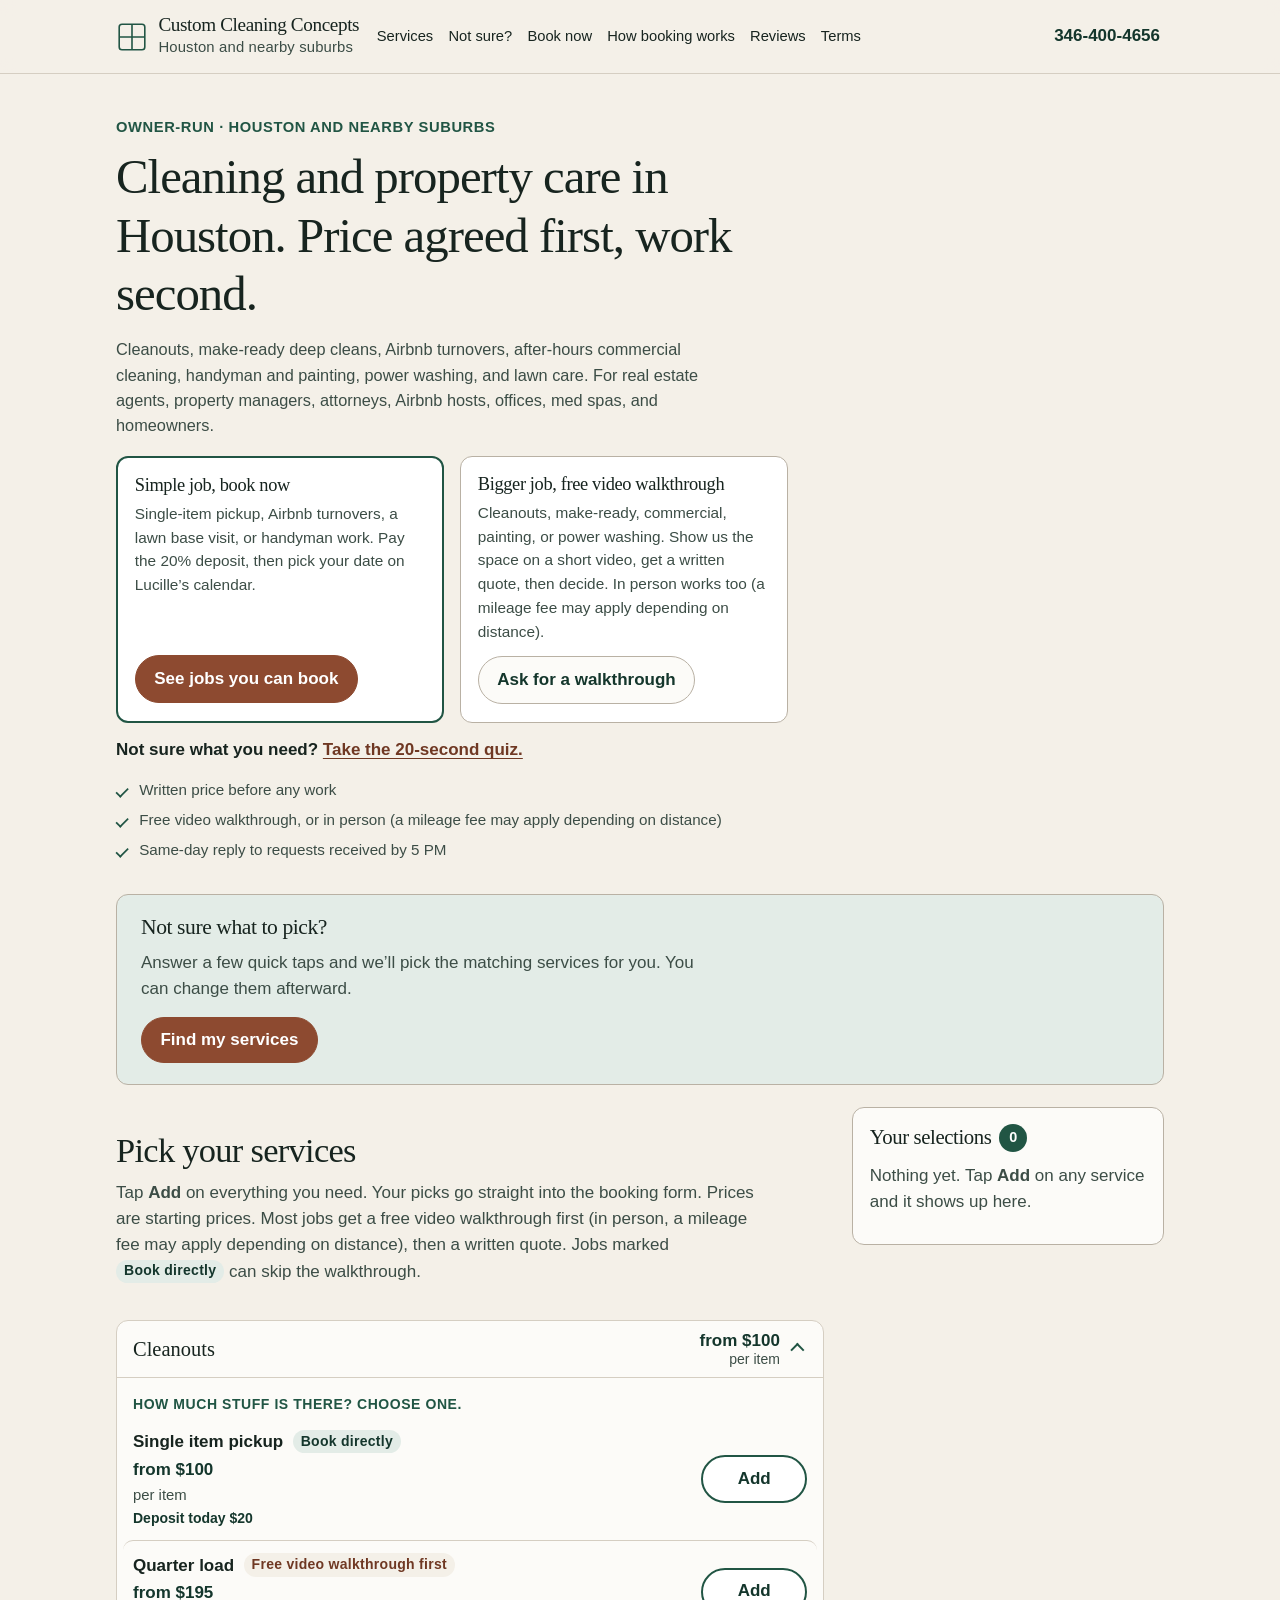
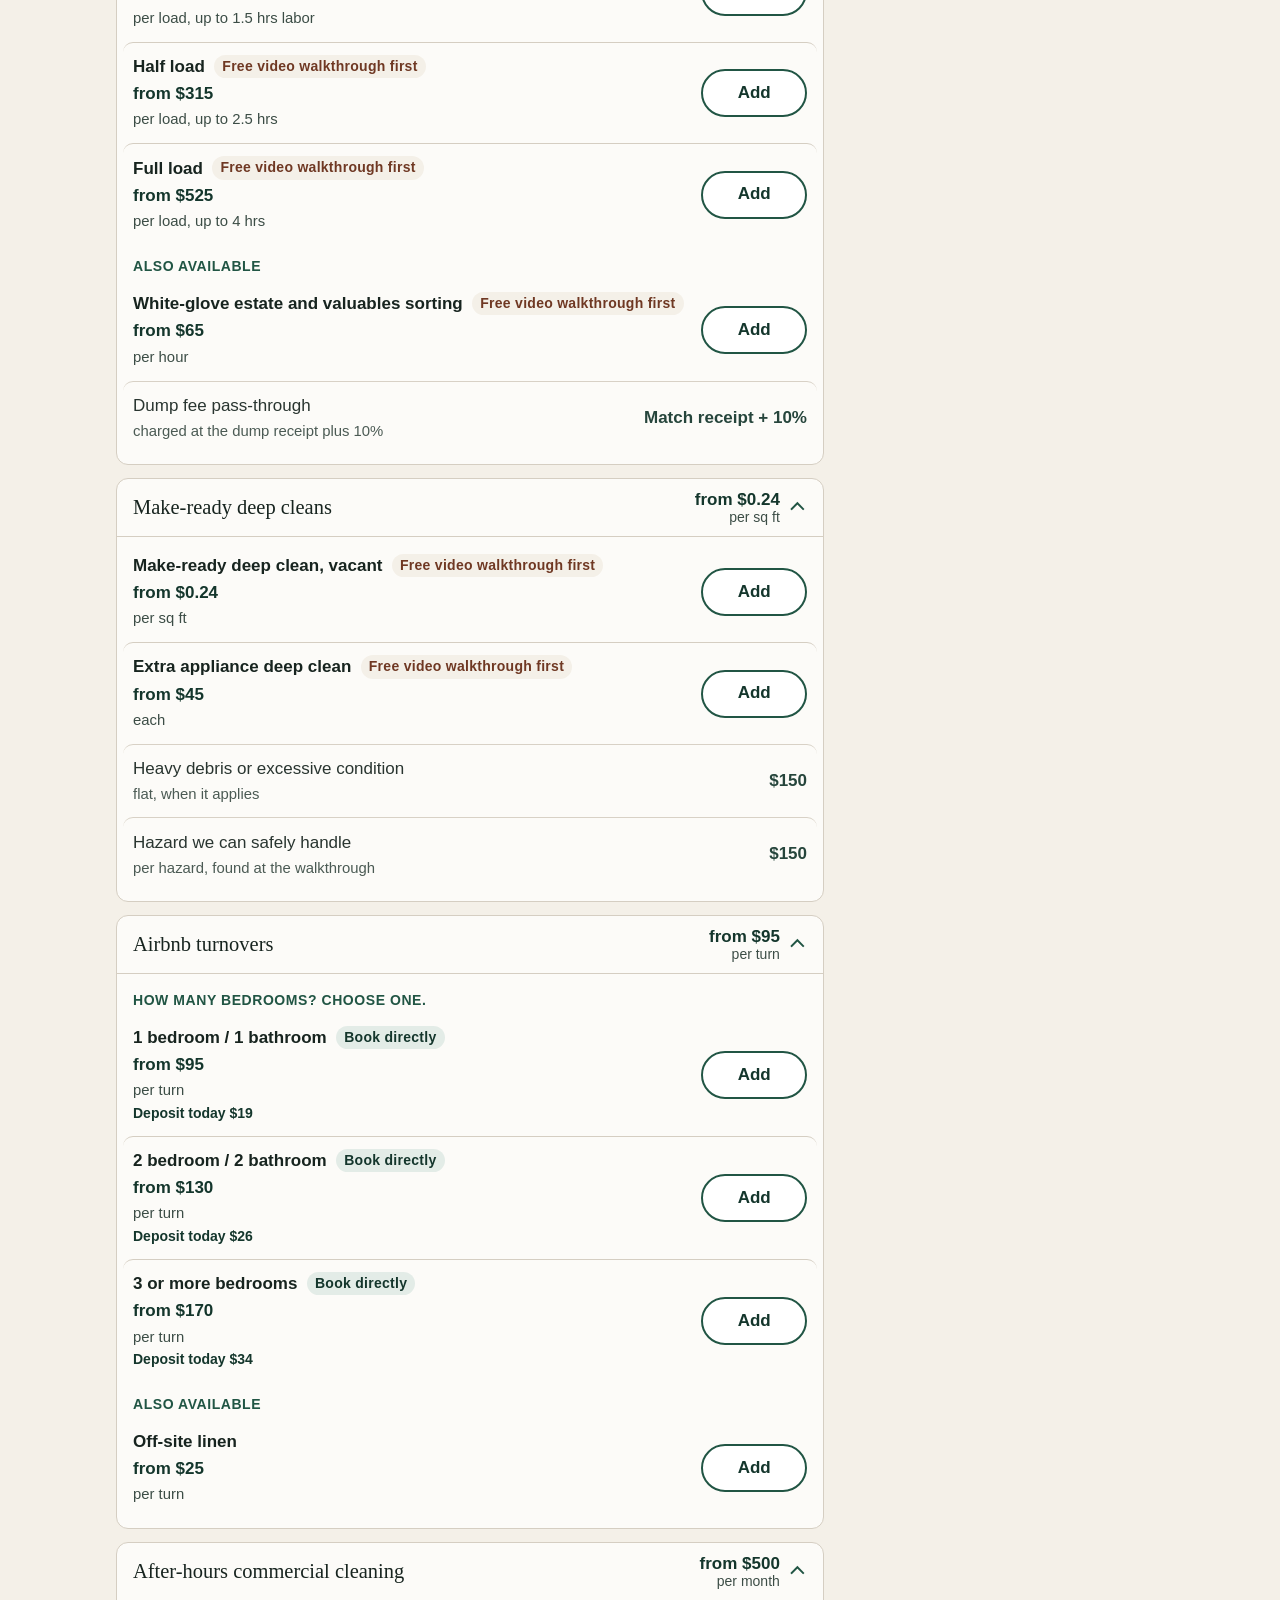
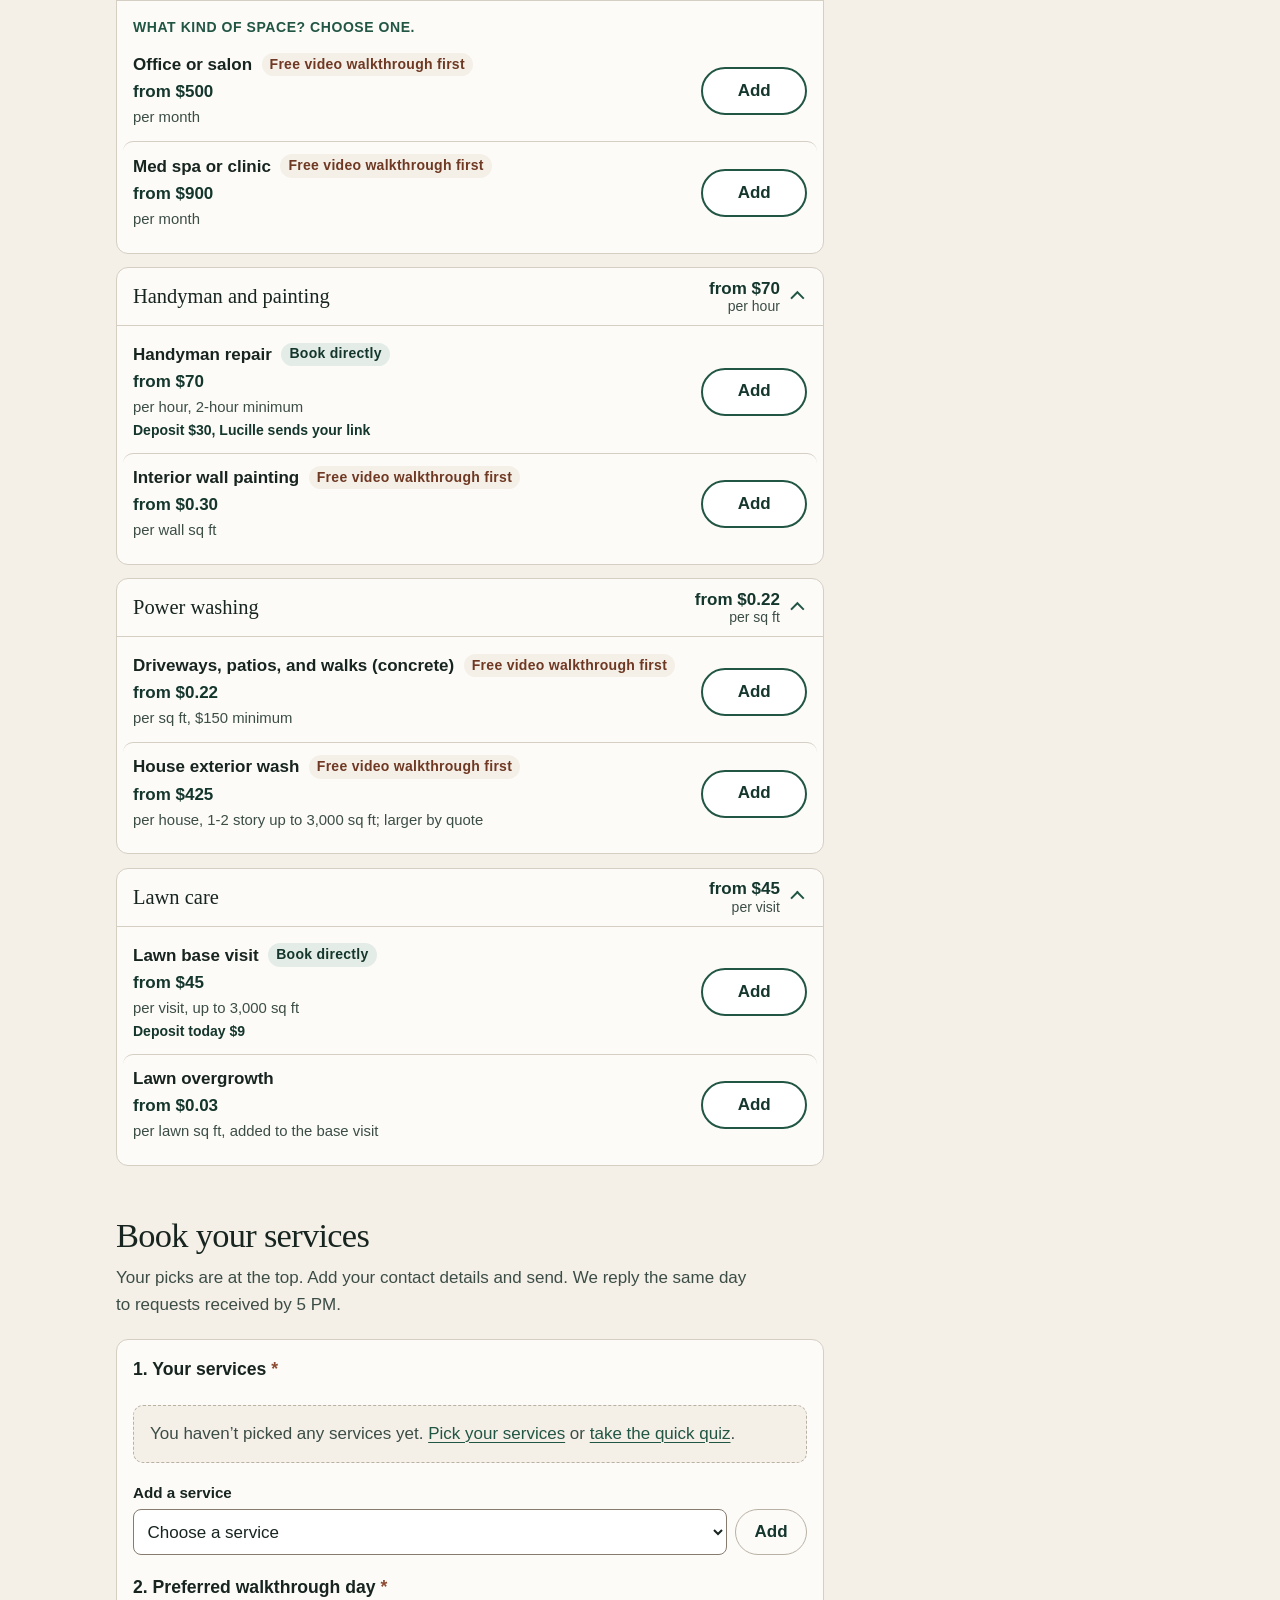
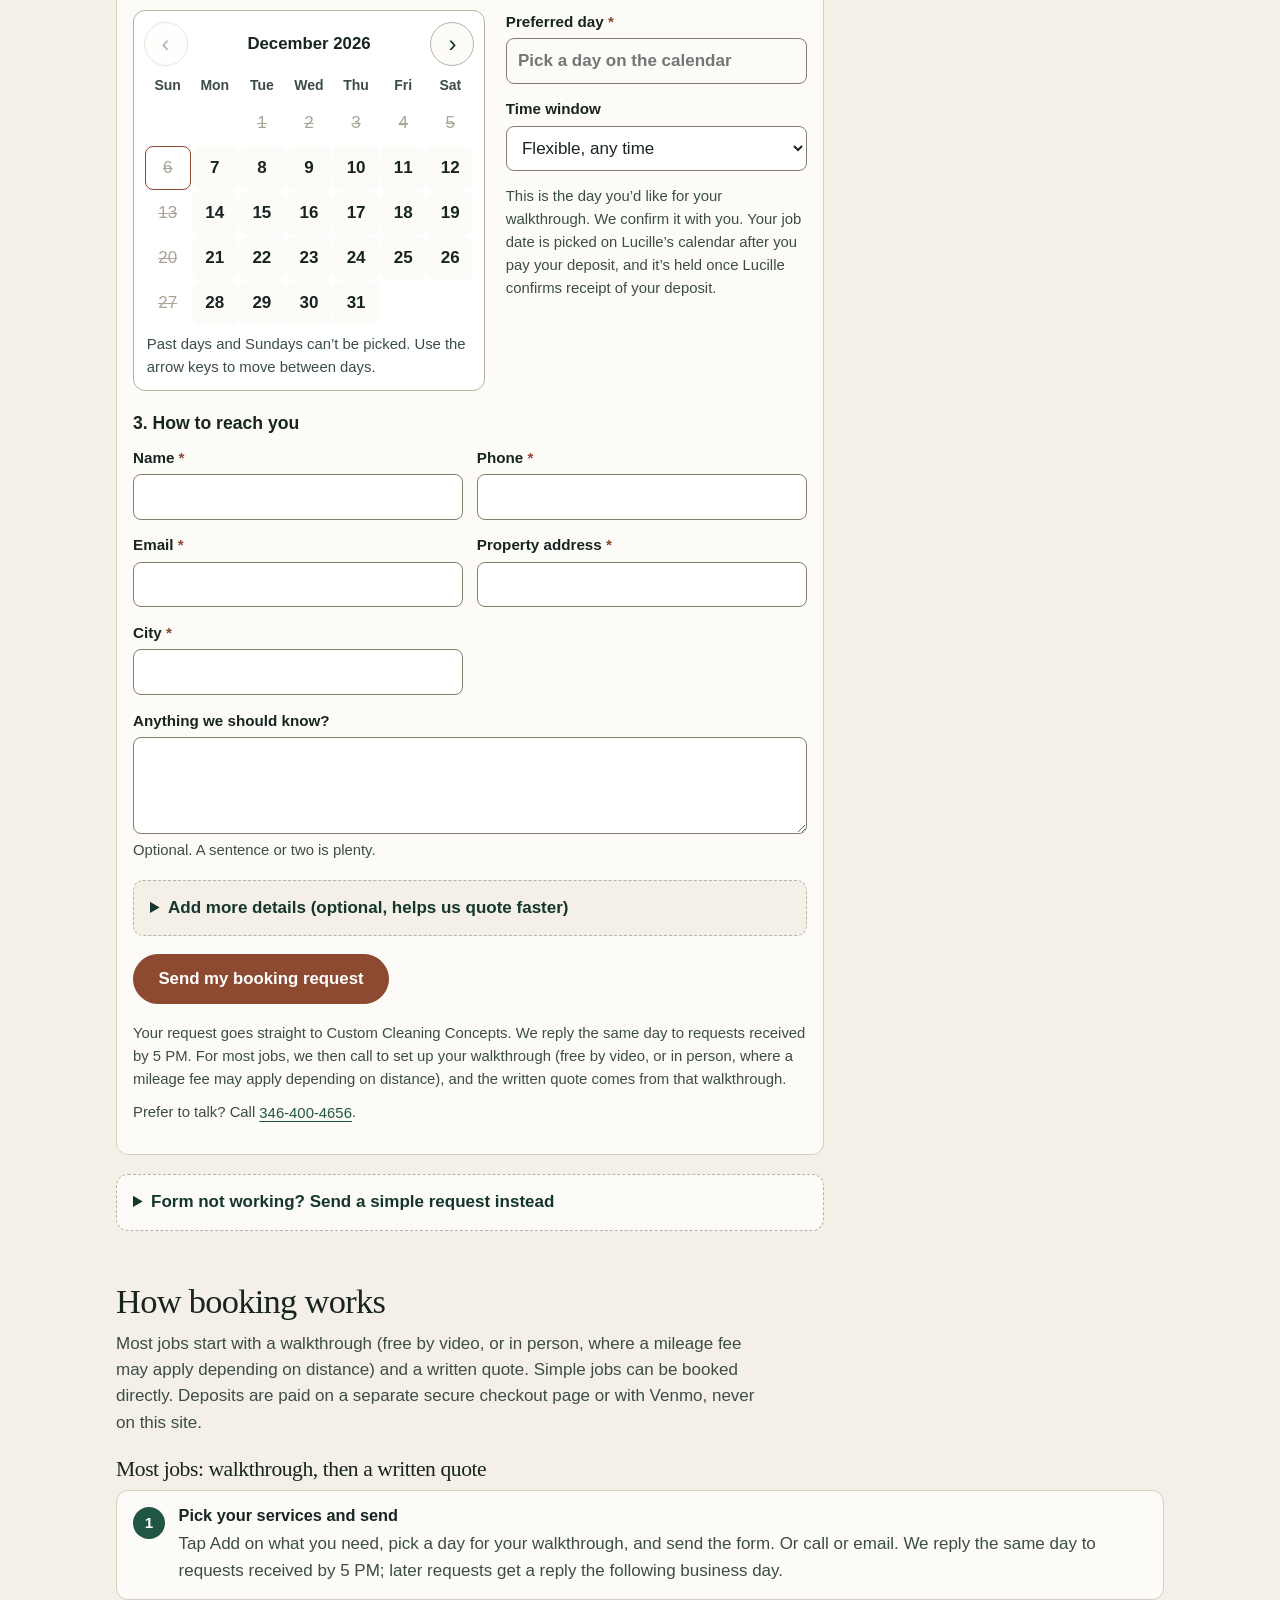
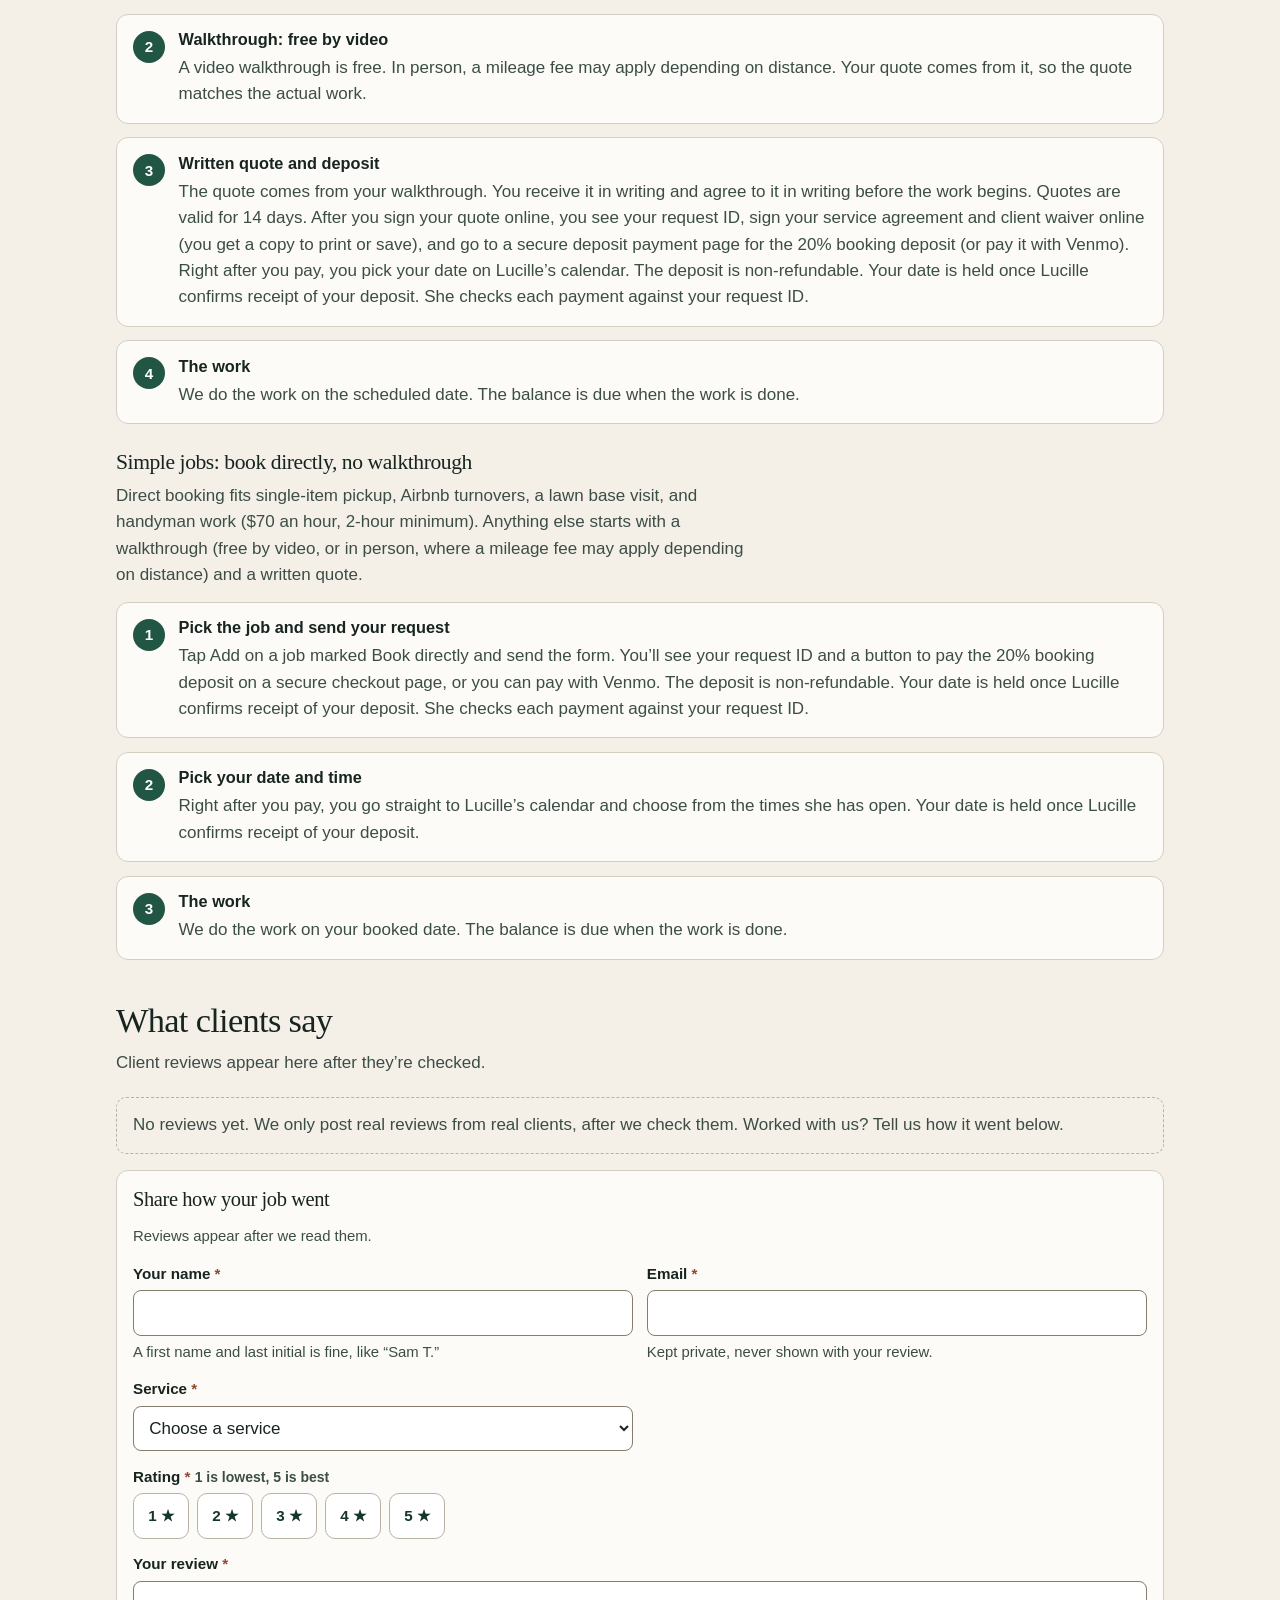
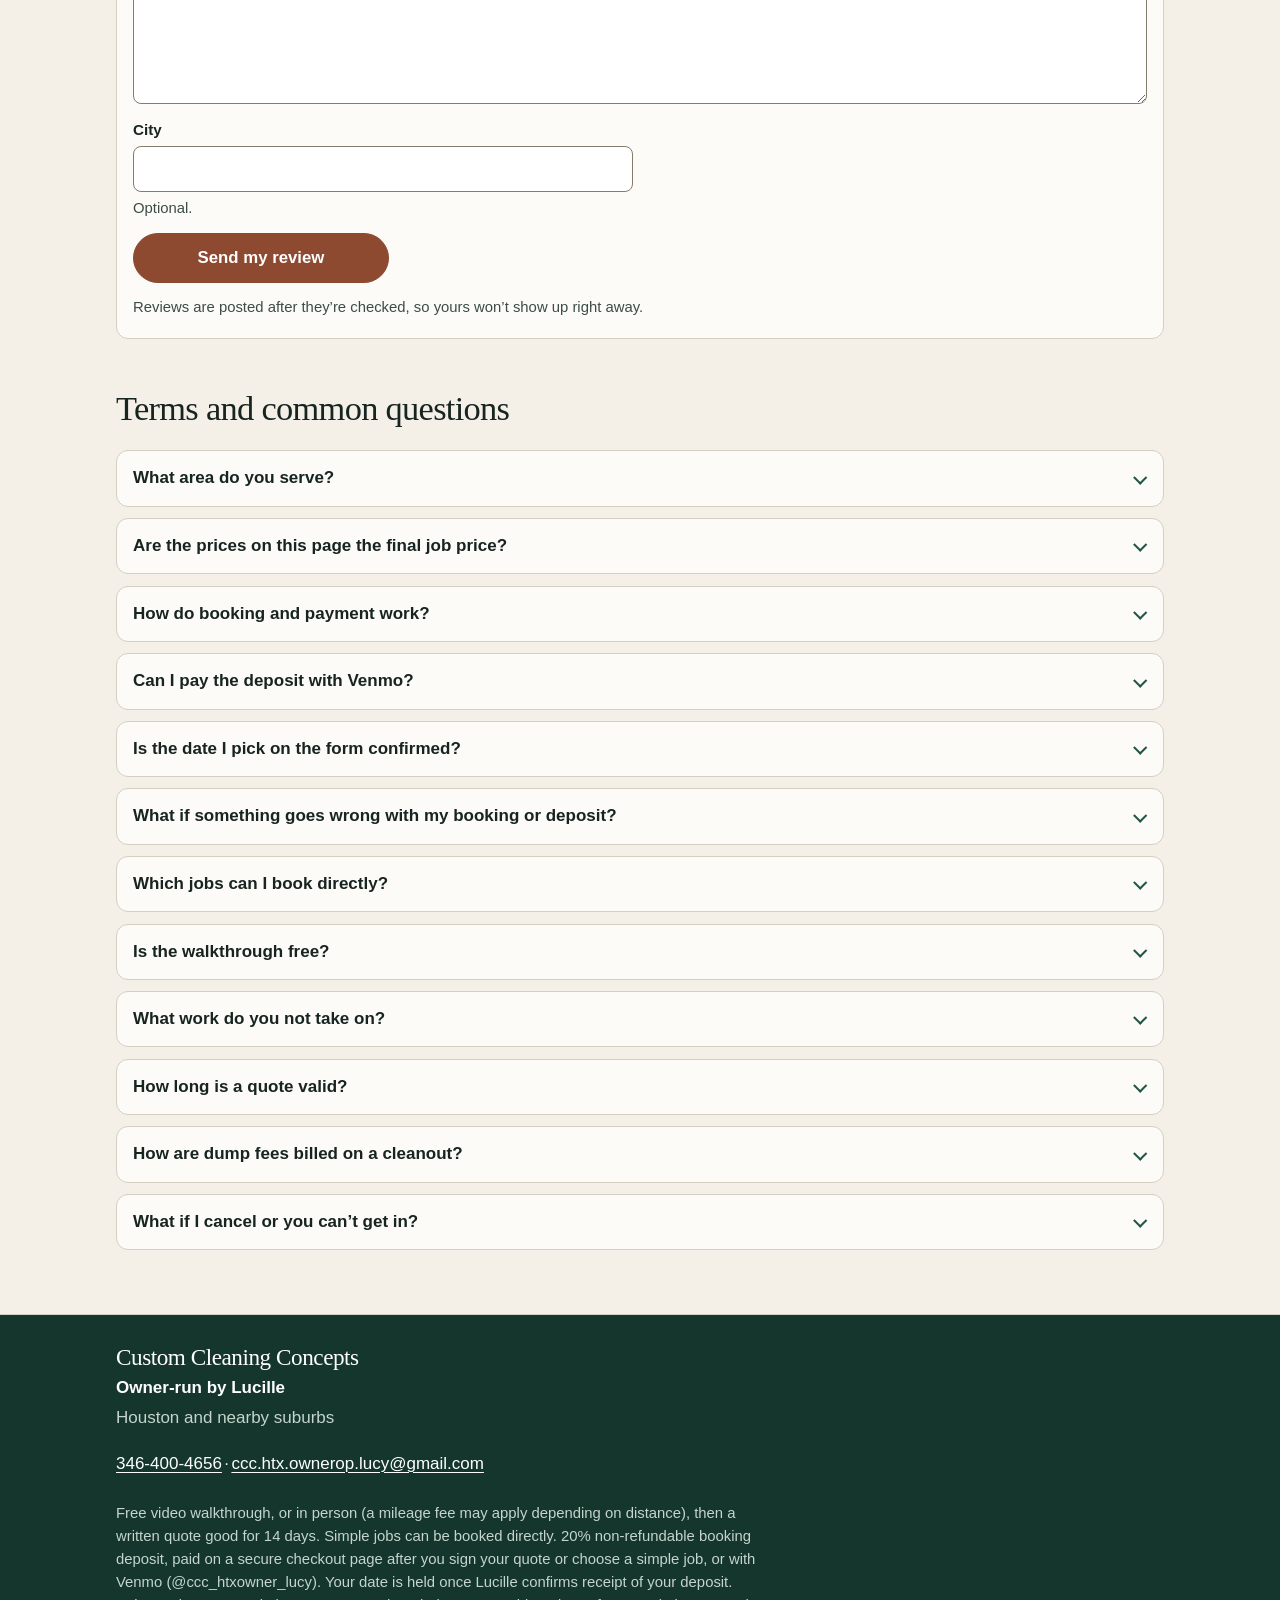
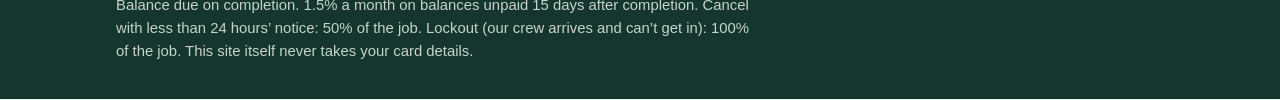
==== commit ce29288d: "Design pass 2 (1/2): home page, styles, deposit page, accept page. Staging preview only, not for mai" ====
--- a/index.html
+++ b/index.html
@@ -2,6 +2,7 @@
 <html lang="en">
 <head>
   <meta charset="utf-8">
+  <meta name="robots" content="noindex">
   <meta name="viewport" content="width=device-width, initial-scale=1">
   <meta name="description" content="Custom Cleaning Concepts serves Houston and nearby suburbs. Pick your services, choose a date, and send. Cleanouts, make-ready deep cleans, Airbnb turnovers, after-hours commercial cleaning, handyman and painting, power washing, and lawn care. Owner-run. Free video walkthrough, or in person (a mileage fee may apply depending on distance), then a written quote good for 14 days. Simple jobs can be booked directly.">
   <title>Custom Cleaning Concepts — Houston and nearby suburbs</title>
@@ -41,16 +42,23 @@
     <section class="hero" id="top">
       <p class="eyebrow">Owner-run · Houston and nearby suburbs</p>
       <h1>Cleaning and property care in Houston. Price agreed first, work second.</h1>
-      <p class="lede">Cleanouts, make-ready deep cleans, Airbnb turnovers, after-hours commercial cleaning, handyman and painting, power washing, and lawn care. For real estate agents, property managers, attorneys, Airbnb hosts, offices, med spas, and homeowners in Houston and nearby suburbs.</p>
-      <div class="hero-actions">
-        <a class="btn" href="#services">Pick your services</a>
-        <a class="btn-secondary" href="tel:+13464004656">Call 346-400-4656</a>
+      <p class="lede">Cleanouts, make-ready deep cleans, Airbnb turnovers, after-hours commercial cleaning, handyman and painting, power washing, and lawn care. For real estate agents, property managers, attorneys, Airbnb hosts, offices, med spas, and homeowners.</p>
+      <div class="hero-paths">
+        <div class="hero-path">
+          <h2 class="hero-path-h">Simple job, book now</h2>
+          <p>Single-item pickup, Airbnb turnovers, a lawn base visit, or handyman work. Pay the 20% deposit, then pick your date on Lucille&rsquo;s calendar.</p>
+          <a class="btn" id="path-simple" href="#services" data-path="simple">See jobs you can book</a>
+        </div>
+        <div class="hero-path">
+          <h2 class="hero-path-h">Bigger job, free video walkthrough</h2>
+          <p>Cleanouts, make-ready, commercial, painting, or power washing. Show us the space on a short video, get a written quote, then decide. In person works too (a mileage fee may apply depending on distance).</p>
+          <a class="btn-secondary" id="path-walk" href="#services" data-path="walk">Ask for a walkthrough</a>
+        </div>
       </div>
       <p class="hero-direct">Not sure what you need? <a href="#quiz">Take the 20-second quiz.</a></p>
       <ul class="trust" aria-label="How we work">
-        <li>Tap the services you want, then choose a date</li>
-        <li>Free video walkthrough, or in person (a mileage fee may apply depending on distance), then a written quote</li>
-        <li>Simple jobs: book directly, no walkthrough</li>
+        <li>Written price before any work</li>
+        <li>Free video walkthrough, or in person (a mileage fee may apply depending on distance)</li>
         <li>Same-day reply to requests received by 5 PM</li>
       </ul>
     </section>
@@ -72,26 +80,26 @@
         <section class="services" id="services" aria-labelledby="services-h">
           <div class="section-head">
             <h2 id="services-h" tabindex="-1">Pick your services</h2>
-            <p>Tap <strong>Add</strong> on everything you need. Your picks collect in <strong>Your selections</strong> and go straight into the booking form, along with the date you&rsquo;d like. Prices are starting prices, not the final job price. For most jobs a walkthrough comes first (free by video, or in person, where a mileage fee may apply depending on distance), then a written quote, and nothing starts until you agree to it in writing. Jobs marked <span class="tag">Book directly</span> can skip the walkthrough.</p>
+            <p>Tap <strong>Add</strong> on everything you need. Your picks go straight into the booking form. Prices are starting prices. Most jobs get a free video walkthrough first (in person, a mileage fee may apply depending on distance), then a written quote. Jobs marked <span class="tag">Book directly</span> can skip the walkthrough.</p>
           </div>
       <details class="service reveal" open>
         <summary><span class="svc-title">Cleanouts</span><span class="svc-from">from $100<small> per item</small></span><span class="svc-count" hidden></span><span class="chev" aria-hidden="true"></span></summary>
         <ul class="rates">
           <li class="group-label">How much stuff is there? Choose one.</li>
-          <li class="rate" data-id="co-single" data-code="CO-ITEM" data-label="Cleanouts: single item pickup" data-price="from $100" data-unit="per item" data-section="Cleanouts" data-group="cleanout" data-direct="1" data-deposit="20" data-pay="https://buy.stripe.com/6oU9AT4GX5Ww5ul7xA38408"><span class="rate-name">Single item pickup <span class="tag">Book directly</span></span><span class="rate-price">from $100</span><span class="rate-unit">per item</span></li>
-          <li class="rate" data-id="co-quarter" data-code="CO-QTR" data-label="Cleanouts: quarter load" data-price="from $195" data-unit="per load, up to 1.5 hrs labor" data-section="Cleanouts" data-group="cleanout"><span class="rate-name">Quarter load</span><span class="rate-price">from $195</span><span class="rate-unit">per load, up to 1.5 hrs labor</span></li>
-          <li class="rate" data-id="co-half" data-code="CO-HALF" data-label="Cleanouts: half load" data-price="from $315" data-unit="per load, up to 2.5 hrs" data-section="Cleanouts" data-group="cleanout"><span class="rate-name">Half load</span><span class="rate-price">from $315</span><span class="rate-unit">per load, up to 2.5 hrs</span></li>
-          <li class="rate" data-id="co-full" data-code="CO-FULL" data-label="Cleanouts: full load" data-price="from $525" data-unit="per load, up to 4 hrs" data-section="Cleanouts" data-group="cleanout"><span class="rate-name">Full load</span><span class="rate-price">from $525</span><span class="rate-unit">per load, up to 4 hrs</span></li>
+          <li class="rate" data-id="co-single" data-code="CO-ITEM" data-label="Cleanouts: single item pickup" data-price="from $100" data-unit="per item" data-section="Cleanouts" data-group="cleanout" data-direct="1" data-deposit="20" data-pay="https://buy.stripe.com/6oU9AT4GX5Ww5ul7xA38408"><span class="rate-name">Single item pickup <span class="tag">Book directly</span></span><span class="rate-price">from $100</span><span class="rate-unit">per item</span><span class="rate-dep">Deposit today $20</span></li>
+          <li class="rate" data-id="co-quarter" data-code="CO-QTR" data-label="Cleanouts: quarter load" data-price="from $195" data-unit="per load, up to 1.5 hrs labor" data-section="Cleanouts" data-group="cleanout"><span class="rate-name">Quarter load <span class="tag tag-walk">Free video walkthrough first</span></span><span class="rate-price">from $195</span><span class="rate-unit">per load, up to 1.5 hrs labor</span></li>
+          <li class="rate" data-id="co-half" data-code="CO-HALF" data-label="Cleanouts: half load" data-price="from $315" data-unit="per load, up to 2.5 hrs" data-section="Cleanouts" data-group="cleanout"><span class="rate-name">Half load <span class="tag tag-walk">Free video walkthrough first</span></span><span class="rate-price">from $315</span><span class="rate-unit">per load, up to 2.5 hrs</span></li>
+          <li class="rate" data-id="co-full" data-code="CO-FULL" data-label="Cleanouts: full load" data-price="from $525" data-unit="per load, up to 4 hrs" data-section="Cleanouts" data-group="cleanout"><span class="rate-name">Full load <span class="tag tag-walk">Free video walkthrough first</span></span><span class="rate-price">from $525</span><span class="rate-unit">per load, up to 4 hrs</span></li>
           <li class="group-label">Also available</li>
-          <li class="rate" data-id="co-sort" data-code="CO-SORT" data-label="Cleanouts: white-glove estate and valuables sorting" data-price="from $65" data-unit="per hour" data-section="Cleanouts"><span class="rate-name">White-glove estate and valuables sorting</span><span class="rate-price">from $65</span><span class="rate-unit">per hour</span></li>
+          <li class="rate" data-id="co-sort" data-code="CO-SORT" data-label="Cleanouts: white-glove estate and valuables sorting" data-price="from $65" data-unit="per hour" data-section="Cleanouts"><span class="rate-name">White-glove estate and valuables sorting <span class="tag tag-walk">Free video walkthrough first</span></span><span class="rate-price">from $65</span><span class="rate-unit">per hour</span></li>
           <li class="rate rate-info" data-code="CO-DUMP"><span class="rate-name">Dump fee pass-through</span><span class="rate-price">Match receipt + 10%</span><span class="rate-unit">charged at the dump receipt plus 10%</span></li>
         </ul>
       </details>
       <details class="service reveal" open>
         <summary><span class="svc-title">Make-ready deep cleans</span><span class="svc-from">from $0.24<small> per sq ft</small></span><span class="svc-count" hidden></span><span class="chev" aria-hidden="true"></span></summary>
         <ul class="rates">
-          <li class="rate" data-id="mr-clean" data-code="MR-SQFT" data-label="Make-ready deep clean (vacant)" data-price="from $0.24" data-unit="per sq ft" data-section="Make-ready"><span class="rate-name">Make-ready deep clean, vacant</span><span class="rate-price">from $0.24</span><span class="rate-unit">per sq ft</span></li>
-          <li class="rate" data-id="mr-app" data-code="MR-APPL" data-label="Extra appliance deep clean" data-price="from $45" data-unit="each" data-section="Make-ready"><span class="rate-name">Extra appliance deep clean</span><span class="rate-price">from $45</span><span class="rate-unit">each</span></li>
+          <li class="rate" data-id="mr-clean" data-code="MR-SQFT" data-label="Make-ready deep clean (vacant)" data-price="from $0.24" data-unit="per sq ft" data-section="Make-ready"><span class="rate-name">Make-ready deep clean, vacant <span class="tag tag-walk">Free video walkthrough first</span></span><span class="rate-price">from $0.24</span><span class="rate-unit">per sq ft</span></li>
+          <li class="rate" data-id="mr-app" data-code="MR-APPL" data-label="Extra appliance deep clean" data-price="from $45" data-unit="each" data-section="Make-ready"><span class="rate-name">Extra appliance deep clean <span class="tag tag-walk">Free video walkthrough first</span></span><span class="rate-price">from $45</span><span class="rate-unit">each</span></li>
           <li class="rate rate-info" data-code="MR-SURC"><span class="rate-name">Heavy debris or excessive condition</span><span class="rate-price">$150</span><span class="rate-unit">flat, when it applies</span></li>
           <li class="rate rate-info" data-code="HZ-HAND"><span class="rate-name">Hazard we can safely handle</span><span class="rate-price">$150</span><span class="rate-unit">per hazard, found at the walkthrough</span></li>
         </ul>
@@ -100,9 +108,9 @@
         <summary><span class="svc-title">Airbnb turnovers</span><span class="svc-from">from $95<small> per turn</small></span><span class="svc-count" hidden></span><span class="chev" aria-hidden="true"></span></summary>
         <ul class="rates">
           <li class="group-label">How many bedrooms? Choose one.</li>
-          <li class="rate" data-id="ab-1" data-code="AB-1BR" data-label="Airbnb turnover: 1 bed / 1 bath" data-price="from $95" data-unit="per turn" data-section="Airbnb turnover" data-group="airbnb" data-direct="1" data-deposit="19" data-pay="https://buy.stripe.com/bJe6oHb5l1Gg3mdaJM38409"><span class="rate-name">1 bedroom / 1 bathroom <span class="tag">Book directly</span></span><span class="rate-price">from $95</span><span class="rate-unit">per turn</span></li>
-          <li class="rate" data-id="ab-2" data-code="AB-2BR" data-label="Airbnb turnover: 2 bed / 2 bath" data-price="from $130" data-unit="per turn" data-section="Airbnb turnover" data-group="airbnb" data-direct="1" data-deposit="26" data-pay="https://buy.stripe.com/bJe14n2yPckUbSJ3hk3840a"><span class="rate-name">2 bedroom / 2 bathroom <span class="tag">Book directly</span></span><span class="rate-price">from $130</span><span class="rate-unit">per turn</span></li>
-          <li class="rate" data-id="ab-3" data-code="AB-3BR" data-label="Airbnb turnover: 3 or more bedrooms" data-price="from $170" data-unit="per turn" data-section="Airbnb turnover" data-group="airbnb" data-direct="1" data-deposit="34" data-pay="https://buy.stripe.com/4gM5kDb5l70A9KBdVY3840b"><span class="rate-name">3 or more bedrooms <span class="tag">Book directly</span></span><span class="rate-price">from $170</span><span class="rate-unit">per turn</span></li>
+          <li class="rate" data-id="ab-1" data-code="AB-1BR" data-label="Airbnb turnover: 1 bed / 1 bath" data-price="from $95" data-unit="per turn" data-section="Airbnb turnover" data-group="airbnb" data-direct="1" data-deposit="19" data-pay="https://buy.stripe.com/bJe6oHb5l1Gg3mdaJM38409"><span class="rate-name">1 bedroom / 1 bathroom <span class="tag">Book directly</span></span><span class="rate-price">from $95</span><span class="rate-unit">per turn</span><span class="rate-dep">Deposit today $19</span></li>
+          <li class="rate" data-id="ab-2" data-code="AB-2BR" data-label="Airbnb turnover: 2 bed / 2 bath" data-price="from $130" data-unit="per turn" data-section="Airbnb turnover" data-group="airbnb" data-direct="1" data-deposit="26" data-pay="https://buy.stripe.com/bJe14n2yPckUbSJ3hk3840a"><span class="rate-name">2 bedroom / 2 bathroom <span class="tag">Book directly</span></span><span class="rate-price">from $130</span><span class="rate-unit">per turn</span><span class="rate-dep">Deposit today $26</span></li>
+          <li class="rate" data-id="ab-3" data-code="AB-3BR" data-label="Airbnb turnover: 3 or more bedrooms" data-price="from $170" data-unit="per turn" data-section="Airbnb turnover" data-group="airbnb" data-direct="1" data-deposit="34" data-pay="https://buy.stripe.com/4gM5kDb5l70A9KBdVY3840b"><span class="rate-name">3 or more bedrooms <span class="tag">Book directly</span></span><span class="rate-price">from $170</span><span class="rate-unit">per turn</span><span class="rate-dep">Deposit today $34</span></li>
           <li class="group-label">Also available</li>
           <li class="rate" data-id="ab-linen" data-code="AB-LIN" data-label="Airbnb off-site linen" data-price="from $25" data-unit="per turn" data-section="Airbnb turnover"><span class="rate-name">Off-site linen</span><span class="rate-price">from $25</span><span class="rate-unit">per turn</span></li>
         </ul>
@@ -111,28 +119,28 @@
         <summary><span class="svc-title">After-hours commercial cleaning</span><span class="svc-from">from $500<small> per month</small></span><span class="svc-count" hidden></span><span class="chev" aria-hidden="true"></span></summary>
         <ul class="rates">
           <li class="group-label">What kind of space? Choose one.</li>
-          <li class="rate" data-id="cm-office" data-code="CM-OFF" data-label="After-hours commercial: office or salon" data-price="from $500" data-unit="per month" data-section="Commercial" data-group="commercial"><span class="rate-name">Office or salon</span><span class="rate-price">from $500</span><span class="rate-unit">per month</span></li>
-          <li class="rate" data-id="cm-med" data-code="CM-MED" data-label="After-hours commercial: med spa or clinic" data-price="from $900" data-unit="per month" data-section="Commercial" data-group="commercial"><span class="rate-name">Med spa or clinic</span><span class="rate-price">from $900</span><span class="rate-unit">per month</span></li>
+          <li class="rate" data-id="cm-office" data-code="CM-OFF" data-label="After-hours commercial: office or salon" data-price="from $500" data-unit="per month" data-section="Commercial" data-group="commercial"><span class="rate-name">Office or salon <span class="tag tag-walk">Free video walkthrough first</span></span><span class="rate-price">from $500</span><span class="rate-unit">per month</span></li>
+          <li class="rate" data-id="cm-med" data-code="CM-MED" data-label="After-hours commercial: med spa or clinic" data-price="from $900" data-unit="per month" data-section="Commercial" data-group="commercial"><span class="rate-name">Med spa or clinic <span class="tag tag-walk">Free video walkthrough first</span></span><span class="rate-price">from $900</span><span class="rate-unit">per month</span></li>
         </ul>
       </details>
       <details class="service reveal" open>
         <summary><span class="svc-title">Handyman and painting</span><span class="svc-from">from $70<small> per hour</small></span><span class="svc-count" hidden></span><span class="chev" aria-hidden="true"></span></summary>
         <ul class="rates">
-          <li class="rate" data-id="hm-repair" data-code="HM-REP" data-label="Handyman repair (2-hour minimum)" data-price="from $70" data-unit="per hour, 2-hour minimum" data-section="Handyman and painting" data-direct="1" data-deposit="28" data-pay="https://buy.stripe.com/cNi6oHgpF0Cc3mdf023840d"><span class="rate-name">Handyman repair <span class="tag">Book directly</span></span><span class="rate-price">from $70</span><span class="rate-unit">per hour, 2-hour minimum</span></li>
-          <li class="rate" data-id="hm-paint" data-code="PT-WALL" data-label="Interior wall painting" data-price="from $0.30" data-unit="per wall sq ft" data-section="Handyman and painting"><span class="rate-name">Interior wall painting</span><span class="rate-price">from $0.30</span><span class="rate-unit">per wall sq ft</span></li>
+          <li class="rate" data-id="hm-repair" data-code="HM-REP" data-label="Handyman repair (2-hour minimum)" data-price="from $70" data-unit="per hour, 2-hour minimum" data-section="Handyman and painting" data-direct="1" data-deposit="30"><span class="rate-name">Handyman repair <span class="tag">Book directly</span></span><span class="rate-price">from $70</span><span class="rate-unit">per hour, 2-hour minimum</span><span class="rate-dep">Deposit $30, Lucille sends your link</span></li>
+          <li class="rate" data-id="hm-paint" data-code="PT-WALL" data-label="Interior wall painting" data-price="from $0.30" data-unit="per wall sq ft" data-section="Handyman and painting"><span class="rate-name">Interior wall painting <span class="tag tag-walk">Free video walkthrough first</span></span><span class="rate-price">from $0.30</span><span class="rate-unit">per wall sq ft</span></li>
         </ul>
       </details>
       <details class="service reveal" open>
         <summary><span class="svc-title">Power washing</span><span class="svc-from">from $0.22<small> per sq ft</small></span><span class="svc-count" hidden></span><span class="chev" aria-hidden="true"></span></summary>
         <ul class="rates">
-          <li class="rate" data-id="pw-flat" data-code="PW-FLAT" data-label="Power washing: driveways, patios and walks" data-price="from $0.22" data-unit="per sq ft, $150 minimum" data-section="Power washing"><span class="rate-name">Driveways, patios, and walks (concrete)</span><span class="rate-price">from $0.22</span><span class="rate-unit">per sq ft, $150 minimum</span></li>
-          <li class="rate" data-id="pw-house" data-code="PW-HOUSE" data-label="Power washing: house exterior wash" data-price="from $425" data-unit="per house, 1-2 story up to 3,000 sq ft; larger by quote" data-section="Power washing"><span class="rate-name">House exterior wash</span><span class="rate-price">from $425</span><span class="rate-unit">per house, 1-2 story up to 3,000 sq ft; larger by quote</span></li>
+          <li class="rate" data-id="pw-flat" data-code="PW-FLAT" data-label="Power washing: driveways, patios and walks" data-price="from $0.22" data-unit="per sq ft, $150 minimum" data-section="Power washing"><span class="rate-name">Driveways, patios, and walks (concrete) <span class="tag tag-walk">Free video walkthrough first</span></span><span class="rate-price">from $0.22</span><span class="rate-unit">per sq ft, $150 minimum</span></li>
+          <li class="rate" data-id="pw-house" data-code="PW-HOUSE" data-label="Power washing: house exterior wash" data-price="from $425" data-unit="per house, 1-2 story up to 3,000 sq ft; larger by quote" data-section="Power washing"><span class="rate-name">House exterior wash <span class="tag tag-walk">Free video walkthrough first</span></span><span class="rate-price">from $425</span><span class="rate-unit">per house, 1-2 story up to 3,000 sq ft; larger by quote</span></li>
         </ul>
       </details>
       <details class="service reveal" open>
         <summary><span class="svc-title">Lawn care</span><span class="svc-from">from $45<small> per visit</small></span><span class="svc-count" hidden></span><span class="chev" aria-hidden="true"></span></summary>
         <ul class="rates">
-          <li class="rate" data-id="ln-base" data-code="LN-BASE" data-label="Lawn base visit" data-price="from $45" data-unit="per visit, up to 3,000 sq ft" data-section="Lawn care" data-direct="1" data-deposit="9" data-pay="https://buy.stripe.com/fZu00j0qHbgQ5ul6tw3840c"><span class="rate-name">Lawn base visit <span class="tag">Book directly</span></span><span class="rate-price">from $45</span><span class="rate-unit">per visit, up to 3,000 sq ft</span></li>
+          <li class="rate" data-id="ln-base" data-code="LN-BASE" data-label="Lawn base visit" data-price="from $45" data-unit="per visit, up to 3,000 sq ft" data-section="Lawn care" data-direct="1" data-deposit="9" data-pay="https://buy.stripe.com/fZu00j0qHbgQ5ul6tw3840c"><span class="rate-name">Lawn base visit <span class="tag">Book directly</span></span><span class="rate-price">from $45</span><span class="rate-unit">per visit, up to 3,000 sq ft</span><span class="rate-dep">Deposit today $9</span></li>
           <li class="rate" data-id="ln-over" data-code="LN-OVER" data-label="Lawn overgrowth (added to the base visit)" data-price="from $0.03" data-unit="per lawn sq ft, added to the base visit" data-section="Lawn care"><span class="rate-name">Lawn overgrowth</span><span class="rate-price">from $0.03</span><span class="rate-unit">per lawn sq ft, added to the base visit</span></li>
         </ul>
       </details>
@@ -141,7 +149,7 @@
         <section class="request" id="request" aria-labelledby="request-h">
           <div class="section-head">
             <h2 id="request-h" tabindex="-1">Book your services</h2>
-            <p>Your picks are at the top. Choose the date you&rsquo;d like, add your contact details, and send. We reply the same day to requests received by 5 PM.</p>
+            <p>Your picks are at the top. Add your contact details and send. We reply the same day to requests received by 5 PM.</p>
           </div>
           <p class="form-lifeline" id="form-lifeline"><strong>Call or text <a href="tel:+13464004656">346-400-4656</a> if the form fails.</strong> <span class="lifeline-links"><a href="sms:+13464004656">Send a text</a> <span aria-hidden="true">&middot;</span> <a href="#fallback-form">Use the simple form</a> <span aria-hidden="true">&middot;</span> <a href="mailto:ccc.htx.ownerop.lucy@gmail.com">Email us</a></span></p>
           <noscript><p class="form-alert">The booking form needs JavaScript. Please turn it on, or call <a href="tel:+13464004656">346-400-4656</a> and tell us what you need. You can also use the simple request form below this one: it works without JavaScript.</p></noscript>
@@ -168,7 +176,7 @@
             </fieldset>
 
             <fieldset class="f-date" id="f-date">
-              <legend>2. Date you&rsquo;d like <span class="req" aria-hidden="true">*</span></legend>
+              <legend><span id="date-legend">2. Preferred walkthrough day</span> <span class="req" aria-hidden="true">*</span></legend>
               <div class="date-grid">
                 <div class="cal" id="cal">
                   <div class="cal-head">
@@ -186,7 +194,7 @@
                 </div>
                 <div class="date-side">
                   <p class="field">
-                    <label for="req-date">Requested date <span class="req" aria-hidden="true">*</span></label>
+                    <label for="req-date"><span id="date-label">Preferred day</span> <span class="req" aria-hidden="true">*</span></label>
                     <input id="req-date" name="Requested date" type="text" readonly aria-required="true" aria-describedby="date-small date-error" placeholder="Pick a day on the calendar">
                   </p>
                   <p class="form-alert" id="date-error" role="alert" hidden></p>
@@ -200,13 +208,13 @@
                       <option>Evening</option>
                     </select>
                   </p>
-                  <p class="hint small-print" id="date-small">The date you pick here is a request. After you pay the 20% booking deposit, you confirm your receipt with your request ID. Once Lucille confirms your deposit, she sends you the link to choose your date on her booking page. Request-form dates stay as requests until we confirm them with you.</p>
+                  <p class="hint small-print" id="date-small">This is the day you&rsquo;d like for your walkthrough. We confirm it with you. Your job date is picked on Lucille&rsquo;s calendar after you pay your deposit, and it&rsquo;s held once Lucille confirms receipt of your deposit.</p>
                 </div>
               </div>
             </fieldset>
 
             <fieldset class="quick" id="f-contact">
-              <legend>3. How to reach you</legend>
+              <legend id="contact-legend">3. How to reach you</legend>
               <p class="field">
                 <label for="name">Name <span class="req" aria-hidden="true">*</span></label>
                 <input id="name" name="Name" type="text" autocomplete="name" required>
@@ -433,7 +441,7 @@
     <section class="how" id="how-it-works">
       <div class="section-head">
         <h2>How booking works</h2>
-        <p>Pick your services and a date you&rsquo;d like. Most jobs start with a walkthrough (free by video, or in person, where a mileage fee may apply depending on distance) and a written quote. Simple jobs can be booked directly. Deposits are paid on a separate secure checkout page or with Venmo, never on this site.</p>
+        <p>Most jobs start with a walkthrough (free by video, or in person, where a mileage fee may apply depending on distance) and a written quote. Simple jobs can be booked directly. Deposits are paid on a separate secure checkout page or with Venmo, never on this site.</p>
       </div>
 
       <h3 class="path-h">Most jobs: walkthrough, then a written quote</h3>
@@ -441,8 +449,8 @@
         <li class="reveal">
           <span class="step-num">1</span>
           <div>
-            <h3>Pick your services and a date</h3>
-            <p>Tap Add on what you need, choose the date you&rsquo;d like, and send the form. Or call or email. We reply the same day to requests received by 5 PM; later requests get a reply the following business day.</p>
+            <h3>Pick your services and send</h3>
+            <p>Tap Add on what you need, pick a day for your walkthrough, and send the form. Or call or email. We reply the same day to requests received by 5 PM; later requests get a reply the following business day.</p>
           </div>
         </li>
         <li class="reveal">
@@ -456,7 +464,7 @@
           <span class="step-num">3</span>
           <div>
             <h3>Written quote and deposit</h3>
-            <p>The quote comes from your walkthrough. You receive it in writing and agree to it in writing before the work begins. Quotes are valid for 14 days. After you sign your quote online, you see your request ID, sign your service agreement and client waiver online (you get a copy to print or save), and go to a secure deposit payment page for the 20% booking deposit (or pay it with Venmo). Then you confirm your receipt with your request ID, and once Lucille confirms your deposit, she sends you the link to pick your date from her calendar. The deposit is non-refundable, and your date is held once Lucille confirms your deposit receipt.</p>
+            <p>The quote comes from your walkthrough. You receive it in writing and agree to it in writing before the work begins. Quotes are valid for 14 days. After you sign your quote online, you see your request ID, sign your service agreement and client waiver online (you get a copy to print or save), and go to a secure deposit payment page for the 20% booking deposit (or pay it with Venmo). Right after you pay, you pick your date on Lucille&rsquo;s calendar. The deposit is non-refundable. Your date is held once Lucille confirms receipt of your deposit. She checks each payment against your request ID.</p>
           </div>
         </li>
         <li class="reveal">
@@ -475,14 +483,14 @@
           <span class="step-num">1</span>
           <div>
             <h3>Pick the job and send your request</h3>
-            <p>Tap Add on a job marked Book directly, choose the date you&rsquo;d like, and send the form. When it goes through, you&rsquo;ll see your request ID and a button to pay the 20% booking deposit on a secure checkout page, or you can pay with Venmo. The deposit is non-refundable, and your date is held once Lucille confirms your deposit receipt.</p>
+            <p>Tap Add on a job marked Book directly and send the form. You&rsquo;ll see your request ID and a button to pay the 20% booking deposit on a secure checkout page, or you can pay with Venmo. The deposit is non-refundable. Your date is held once Lucille confirms receipt of your deposit. She checks each payment against your request ID.</p>
           </div>
         </li>
         <li class="reveal">
           <span class="step-num">2</span>
           <div>
             <h3>Pick your date and time</h3>
-            <p>After you pay, you confirm your receipt with your request ID. Once Lucille checks it, she texts or emails you the link to her calendar, and you choose from the times she has open.</p>
+            <p>Right after you pay, you go straight to Lucille&rsquo;s calendar and choose from the times she has open. Your date is held once Lucille confirms receipt of your deposit.</p>
           </div>
         </li>
         <li class="reveal">
@@ -503,7 +511,7 @@
 
       <div class="review-list" id="review-list">
       </div>
-      <p class="reviews-empty">Reviews are on the way. Worked with us? Tell us how it went below.</p>
+      <p class="reviews-empty">No reviews yet. We only post real reviews from real clients, after we check them. Worked with us? Tell us how it went below.</p>
 
       <form id="review-form" class="review-form" method="post" action="https://formspree.io/f/moedjzqr">
         <input type="hidden" name="_subject" value="New review for approval - Custom Cleaning Concepts">
@@ -580,23 +588,23 @@
         </details>
         <details class="faq-item reveal">
           <summary>How do booking and payment work?</summary>
-          <div class="faq-a">Pick your services on this page, choose the date you&rsquo;d like, and send your request. Requests received by 5 PM get a reply the same day. Later requests get a reply the following business day. For most jobs, we then do a walkthrough: a video walkthrough is free, and in person a mileage fee may apply depending on distance. The quote comes from that walkthrough: you get it in writing and sign it online, along with your service agreement and client waiver, before any work begins. After you sign, you go to a secure deposit payment page for the 20% booking deposit. Simple jobs can be booked directly instead: after you send your request, you get a request ID and can pay the deposit right away on a secure checkout page. Either way, you then confirm your receipt with your request ID, and once Lucille confirms your deposit, she sends you the link to choose your date and time. The deposit is non-refundable, and your date is held once Lucille confirms your deposit receipt. You can also pay the deposit with Venmo (see below). This site itself never takes your card details. The balance is due on completion. Balances unpaid 15 days after completion are charged 1.5% a month.</div>
+          <div class="faq-a">Pick your services on this page and send your request. Requests received by 5 PM get a reply the same day. Later requests get a reply the following business day. For most jobs, we then do a walkthrough: a video walkthrough is free, and in person a mileage fee may apply depending on distance. The quote comes from that walkthrough: you get it in writing and sign it online, along with your service agreement and client waiver, before any work begins. After you sign, you go to a secure deposit payment page for the 20% booking deposit. Simple jobs can be booked directly instead: after you send your request, you get a request ID and can pay the deposit right away on a secure checkout page. Either way, right after you pay, you pick your date and time on Lucille&rsquo;s calendar. The deposit is non-refundable. Your date is held once Lucille confirms receipt of your deposit. She checks each payment against your request ID. You can also pay the deposit with Venmo (see below). This site itself never takes your card details. The balance is due on completion. Balances unpaid 15 days after completion are charged 1.5% a month.</div>
         </details>
         <details class="faq-item reveal">
           <summary>Can I pay the deposit with Venmo?</summary>
-          <div class="faq-a">Yes. You can pay the 20% deposit with the secure card link, or with <a href="https://www.venmo.com/u/ccc_htxowner_lucy" target="_blank" rel="noopener noreferrer">Venmo @ccc_htxowner_lucy<span class="sr-only"> (opens in a new tab)</span></a>. Wait until Lucille sends your quote or booking confirmation, because the deposit amount comes from it. Put your request ID in the Venmo note, along with your name or quote number, so we can match your payment. Then confirm your receipt: email or text Lucille your request ID and a screenshot of your Venmo payment. The deposit is non-refundable, and your date is held once Lucille confirms your deposit receipt.</div>
+          <div class="faq-a">Yes. You can pay the 20% deposit with the secure card link, or with <a href="https://www.venmo.com/u/ccc_htxowner_lucy" target="_blank" rel="noopener noreferrer">Venmo @ccc_htxowner_lucy<span class="sr-only"> (opens in a new tab)</span></a>. Wait until Lucille sends your quote or booking confirmation, because the deposit amount comes from it. Put your request ID in the Venmo note, along with your name or quote number, so we can match your payment. Lucille checks your Venmo payment and texts or emails you the link to pick your date. The deposit is non-refundable. Your date is held once Lucille confirms receipt of your deposit.</div>
         </details>
         <details class="faq-item reveal">
           <summary>Is the date I pick on the form confirmed?</summary>
-          <div class="faq-a">No. It&rsquo;s the date you&rsquo;d like. We confirm your date with you, and it&rsquo;s held once Lucille confirms your deposit receipt.</div>
+          <div class="faq-a">No. The day on the form is the day you&rsquo;d like for your walkthrough, and we confirm it with you. Your job date is the one you pick on Lucille&rsquo;s calendar after you pay your deposit, and it&rsquo;s held once Lucille confirms receipt of your deposit.</div>
         </details>
         <details class="faq-item reveal">
           <summary>What if something goes wrong with my booking or deposit?</summary>
-          <div class="faq-a"><strong>The form won&rsquo;t send:</strong> use the simple request form under the booking form, or call or text <a href="tel:+13464004656">346-400-4656</a>. <strong>You don&rsquo;t see a request ID:</strong> don&rsquo;t pay yet. Call or text and Lucille will give you one. <strong>You paid but lost your request ID:</strong> confirm your receipt anyway with the name and phone number you booked with. <strong>You paid but haven&rsquo;t heard back:</strong> your date isn&rsquo;t held until Lucille confirms your receipt, so if you haven&rsquo;t heard from her within one business day, call or text <a href="tel:+13464004656">346-400-4656</a> or email <a href="mailto:ccc.htx.ownerop.lucy@gmail.com">ccc.htx.ownerop.lucy@gmail.com</a> with your request ID and a screenshot of your receipt.</div>
+          <div class="faq-a"><strong>The form won&rsquo;t send:</strong> use the simple request form under the booking form, or call or text <a href="tel:+13464004656">346-400-4656</a>. <strong>You don&rsquo;t see a request ID:</strong> don&rsquo;t pay yet. Call or text and Lucille will give you one. <strong>You paid but lost your request ID:</strong> pick your date anyway and use the name and phone number you booked with. <strong>You paid but the calendar didn&rsquo;t open:</strong> call or text <a href="tel:+13464004656">346-400-4656</a> or email <a href="mailto:ccc.htx.ownerop.lucy@gmail.com">ccc.htx.ownerop.lucy@gmail.com</a> with your request ID and a screenshot of your receipt, and Lucille sends you the calendar link.</div>
         </details>
         <details class="faq-item reveal">
           <summary>Which jobs can I book directly?</summary>
-          <div class="faq-a">Single-item pickup, Airbnb turnovers, a lawn base visit (lots up to 3,000 sq ft), and handyman repair at $70 an hour with a 2-hour minimum ($140). These have a fixed posted rate. Everything else starts with a walkthrough and a written quote. For a direct booking, you pay the 20% deposit on a secure checkout page, confirm your receipt with your request ID, and then pick your date and time once Lucille confirms it.</div>
+          <div class="faq-a">Single-item pickup, Airbnb turnovers, a lawn base visit (lots up to 3,000 sq ft), and handyman repair at $70 an hour with a 2-hour minimum ($140). These have a fixed posted rate. Everything else starts with a walkthrough and a written quote. For a direct booking, you pay the 20% deposit on a secure checkout page, then pick your date and time on Lucille&rsquo;s calendar right away. Your date is held once Lucille confirms receipt of your deposit.</div>
         </details>
         <details class="faq-item reveal">
           <summary>Is the walkthrough free?</summary>
@@ -632,7 +640,7 @@
         <span class="footer-sep" aria-hidden="true"> · </span>
         <a class="footer-email" href="mailto:ccc.htx.ownerop.lucy@gmail.com">ccc.htx.ownerop.lucy@gmail.com</a>
       </p>
-      <p class="footer-terms">Free video walkthrough, or in person (a mileage fee may apply depending on distance), then a written quote good for 14 days. Simple jobs can be booked directly. 20% non-refundable booking deposit, paid on a secure checkout page after you sign your quote or choose a simple job, or with Venmo (@ccc_htxowner_lucy). Your date is held once Lucille confirms your deposit receipt. Balance due on completion. 1.5% a month on balances unpaid 15 days after completion. Cancel with less than 24 hours&rsquo; notice: 50% of the job. Lockout (our crew arrives and can&rsquo;t get in): 100% of the job. This site itself never takes your card details.</p>
+      <p class="footer-terms">Free video walkthrough, or in person (a mileage fee may apply depending on distance), then a written quote good for 14 days. Simple jobs can be booked directly. 20% non-refundable booking deposit, paid on a secure checkout page after you sign your quote or choose a simple job, or with Venmo (@ccc_htxowner_lucy). Your date is held once Lucille confirms receipt of your deposit. Balance due on completion. 1.5% a month on balances unpaid 15 days after completion. Cancel with less than 24 hours&rsquo; notice: 50% of the job. Lockout (our crew arrives and can&rsquo;t get in): 100% of the job. This site itself never takes your card details.</p>
     </div>
   </footer>
 
@@ -658,8 +666,15 @@
   // Calendar: how far ahead a date can be requested (days).
   var CAL_DAYS_AHEAD = 180;
   // The request ID shown before payment (CCC-YYMMDD-XXXX) is kept here so the
-  // deposit-received page can show it again for the "Confirm receipt" step.
+  // deposit-received page can show it again next to the calendar button.
   var REQ_KEY = "ccc-request-id";
+  // After the deposit, clients pick their date here (Lucille's Google booking page).
+  var CAL_URL = "https://calendar.google.com/calendar/appointments/schedules/AcZssZ2In7eGGzO8TA9wlgZ4W-rSbzWj5YMbFh8zi9TcIxqvcgQ_aN45w8GnxWGHyKjYFlJ8ouxOUSj2";
+  // Quote sheet. Each request carries an "Open the quote sheet" link (quote-start.html, details in the #fragment,
+  // so they never reach a server). Once Lucille deploys the quotes Apps Script (quotes/SETUP.md), paste its /exec
+  // URL and her shared word here, and every request also makes its own quote tab in her Smart Code sheet.
+  var QUOTE_ENDPOINT = "";
+  var QUOTE_KEY = "";
   var PHONE = "346-400-4656";
   var EMAIL = "ccc.htx.ownerop.lucy@gmail.com";
   // ---------------------------------------------------------------
@@ -847,6 +862,7 @@
       var t = el("div", "sel-text");
       t.appendChild(el("span", "sel-name", it.label));
       t.appendChild(el("span", "sel-price", priceLine(it)));
+      if (it.deposit) t.appendChild(el("span", "sel-dep", it.pay ? "Deposit today $" + it.deposit : "Deposit $" + it.deposit + ", Lucille sends your link"));
       li.appendChild(t);
       li.appendChild(removeBtn(it));
       selList.appendChild(li);
@@ -868,6 +884,8 @@
       t.appendChild(p);
       if (it.pay) {
         t.appendChild(el("span", "tag tag-block", "Book directly: deposit $" + it.deposit + " after you send"));
+      } else if (it.direct && it.deposit) {
+        t.appendChild(el("span", "tag tag-block", "Book directly: deposit $" + it.deposit + ", Lucille sends your link"));
       } else if (it.direct) {
         t.appendChild(el("span", "tag tag-block", "No walkthrough needed"));
       }
@@ -900,6 +918,12 @@
       if (on) any = true;
     });
     $("#service-details").hidden = !any;
+
+    // walkthrough day: hidden when every pick is a book-directly job
+    var nd = needsDate();
+    $("#f-date").hidden = !nd;
+    $("#contact-legend").textContent = (nd ? "3" : "2") + ". How to reach you";
+    if (!nd) $("#date-error").hidden = true;
 
     syncHidden();
   }
@@ -926,6 +950,12 @@
   }
 
   // Readable list plus one hidden field per service, rebuilt on every change.
+  // A walkthrough day is asked for only when a picked job needs a walkthrough.
+  function needsDate() {
+    if (!selected.length) return true;
+    // Add-ons that ride along with a bookable job (Airbnb linen, lawn overgrowth) don't need a walkthrough day.
+    return selected.some(function (id) { return !items[id].direct && ["AB-LIN", "LN-OVER"].indexOf(items[id].code) === -1; });
+  }
   function directList() {
     return selected.filter(function (id) { return !!items[id].direct; });
   }
@@ -951,7 +981,7 @@
       if (items[id].code) hid("Service " + (k + 1) + " code", items[id].code);   // hidden service code from the Smart Code catalog
     });
     hid("Request type", selected.length ? requestType() : "");
-    if (dateISO) hid("Requested date (YYYY-MM-DD)", dateISO);
+    if (dateISO && needsDate()) hid("Requested date (YYYY-MM-DD)", dateISO);
     if (quizNote) hid("Quiz answers", quizNote);
   }
 
@@ -1270,13 +1300,38 @@
     try { sessionStorage.setItem(REQ_KEY, v); } catch (e) {}
   }
   function payHref(base, id) { return base + (base.indexOf("?") === -1 ? "?" : "&") + "client_reference_id=" + encodeURIComponent(id); }
-  function confirmHref(id) { return "deposit-received.html?id=" + encodeURIComponent(id); }
 
   // "Use the simple form" links open the fallback form.
   var fbForm = $("#fallback-form");
   function openFallback() { if (fbForm) fbForm.open = true; }
   $$('a[href="#fallback-form"]').forEach(function (a) { a.addEventListener("click", openFallback); });
   if (location.hash === "#fallback-form") openFallback();
+
+  // ===== Quote sheet =====
+  // Fields copied into the quote sheet link. Readable list fields are left out; the codes carry the services.
+  var QUOTE_SKIP = { "_gotcha": 1, "_subject": 1, "_replyto": 1, "Services selected": 1, "Number of services": 1, "Open the quote sheet": 1 };
+  function quoteStartUrl(data) {
+    var p = new URLSearchParams();
+    data.forEach(function (v, k) {
+      if (typeof v !== "string" || QUOTE_SKIP[k] || /^Service \d+$/.test(k)) return;
+      p.append(k, v.slice(0, 600));
+    });
+    selected.forEach(function (id, k) { p.set("Service " + (k + 1) + " name", items[id].label); });
+    return location.origin + location.pathname.replace(/[^\/]*$/, "") + "quote-start.html#" + p.toString();
+  }
+  function startQuote(data) {
+    try {
+      if (!QUOTE_ENDPOINT || !QUOTE_KEY || QUOTE_ENDPOINT.indexOf("https://script.google.com/") !== 0) return;
+      var p = new URLSearchParams();
+      data.forEach(function (v, k) { if (typeof v === "string") p.append(k, v); });
+      p.set("Form type", "Booking request");
+      p.set("key", QUOTE_KEY);
+      p.set("sub_id", String(data.get("Request ID") || Date.now()));
+      var body = p.toString(), sent = false;
+      if (navigator.sendBeacon) sent = navigator.sendBeacon(QUOTE_ENDPOINT, new Blob([body], { type: "application/x-www-form-urlencoded" }));
+      if (!sent && window.fetch) fetch(QUOTE_ENDPOINT, { method: "POST", mode: "no-cors", keepalive: true, headers: { "Content-Type": "application/x-www-form-urlencoded" }, body: body }).catch(function () {});
+    } catch (e) { /* never bother the client */ }
+  }
 
   // ===== Submit =====
   function showAlert(id, msg) { var a = $(id); a.textContent = msg; a.hidden = false; }
@@ -1293,8 +1348,8 @@
       scrollToEl($("#f-services"));
       return;
     }
-    if (!dateISO) {
-      showAlert("#date-error", "Please pick the date you\u2019d like on the calendar.");
+    if (needsDate() && !dateISO) {
+      showAlert("#date-error", "Please pick a day for your walkthrough on the calendar.");
       scrollToEl($("#f-date"), $('.cal-day[tabindex="0"]', calBody));
       return;
     }
@@ -1307,6 +1362,8 @@
     // Leave out blank optional answers so the email stays short.
     var data = new FormData(form);
     Array.from(data.keys()).forEach(function (k) { if (k !== "_gotcha" && String(data.get(k)).trim() === "") data.delete(k); });
+    var wantDate = needsDate();
+    if (!wantDate) { data.delete("Requested date"); data.delete("Time window"); }
     if (!reqId) reqId = makeReqId();
     var sentId = reqId;
     data.set("Request ID", sentId);
@@ -1315,6 +1372,9 @@
     var custEmail = String(data.get("Email") || "").trim();
     if (custEmail) data.set("_replyto", custEmail);
     var who = { name: $("#name").value.trim(), email: custEmail, phone: $("#phone") ? $("#phone").value.trim() : "" };
+    // One tap from Lucille's request email opens the quote sheet already filled in.
+    data.set("Open the quote sheet", quoteStartUrl(data));
+    var dateText = wantDate ? $("#req-date").value : "";
     fetch(form.getAttribute("action"), {
       method: "POST",
       body: data,
@@ -1322,14 +1382,15 @@
     }).then(function (res) {
       if (!res.ok) throw new Error("bad status");
       keepReqId(sentId, snapshot.map(function (id) { return items[id].label; }), who);
+      startQuote(data);
       if (LOG_ENDPOINT) {
         try {
-          var lb = new URLSearchParams({ type: "request", request_id: sentId, name: who.name, phone: who.phone, email: who.email, services: snapshot.map(function (id) { return items[id].label; }).join("; "), date_asked: $("#req-date").value, at: new Date().toISOString() });
+          var lb = new URLSearchParams({ type: "request", request_id: sentId, name: who.name, phone: who.phone, email: who.email, services: snapshot.map(function (id) { return items[id].label; }).join("; "), date_asked: dateText, at: new Date().toISOString() });
           fetch(LOG_ENDPOINT, { method: "POST", mode: "no-cors", body: lb });
         } catch (e) {}
       }
       reqId = "";
-      showDone(snapshot, who.name, $("#req-date").value, sentId, who.email);
+      showDone(snapshot, who.name, dateText, sentId, who.email);
       form.reset();
       selected = []; dateISO = ""; quizNote = "";
       $("#req-date").value = "";
@@ -1338,6 +1399,7 @@
       render();
       submitBtn.disabled = false; submitBtn.textContent = oldLabel;
     }).catch(function () {
+      var life = $("#form-lifeline"); if (life) life.classList.add("is-on");
       showAlert("#form-error", "Something went wrong sending your request, so nothing was sent. Your picks are still here. Please try again, or call or text 346-400-4656, or use the simple request form just below.");
       openFallback();
       submitBtn.disabled = false; submitBtn.textContent = oldLabel;
@@ -1400,10 +1462,10 @@
       "My Custom Cleaning Concepts request",
       "Request ID: " + rid,
       "Services: " + ids.map(function (id) { return items[id].label; }).join("; "),
-      "Date I asked for: " + dateText + " (a request, not held yet)",
+      dateText ? "Day I asked for my walkthrough: " + dateText + " (we confirm it with you)" : "",
       "",
-      "Any deposit I pay must carry this request ID. My date is held only after Lucille confirms my deposit receipt.",
-      "After paying, confirm the receipt here: " + location.origin + location.pathname.replace(/[^\/]*$/, "") + confirmHref(rid),
+      "Any deposit I pay carries this request ID. After paying, I pick my date on Lucille's calendar: " + CAL_URL,
+      "My date is held once Lucille confirms receipt of my deposit.",
       "Questions: call or text " + PHONE + " or email " + EMAIL + "."
     ];
     return "mailto:" + encodeURIComponent(toEmail || "") + "?subject=" + encodeURIComponent("My Custom Cleaning Concepts request " + rid) + "&body=" + encodeURIComponent(lines.join("\n"));
@@ -1416,7 +1478,7 @@
     doneBox.appendChild(check);
     var h = el("h3", "done-h", "Thank you" + (name ? ", " + name.split(" ")[0] : "") + ". Your request is in.");
     doneBox.appendChild(h);
-    doneBox.appendChild(el("p", "", "We reply the same day to requests received by 5 PM. Later requests get a reply the following business day. The date you asked for is " + dateText + ". It\u2019s a request, and we\u2019ll confirm it with you."));
+    doneBox.appendChild(el("p", "", "We reply the same day to requests received by 5 PM. Later requests get a reply the following business day." + (dateText ? " The day you asked for your walkthrough is " + dateText + ". We\u2019ll confirm it with you." : "")));
     var idBox = el("div", "req-id-box");
     idBox.appendChild(el("p", "req-id-label", "Your request ID"));
     var idP = el("p", "req-id", rid); idP.id = "req-id";
@@ -1439,7 +1501,7 @@
     var meA = el("a", "btn-secondary", "Email me a copy"); meA.id = "email-me-copy"; meA.href = copyMailto(rid, ids, dateText, custEmail);
     me.appendChild(meA);
     idBox.appendChild(me);
-    idBox.appendChild(el("p", "hint", "We don’t send an automatic email, so save this ID now: take a screenshot, or tap Email me a copy and press send to keep it in your inbox. Any deposit you pay must carry this exact ID: the card checkout attaches it for you, and with Venmo you type it in the note. Your date is not held until Lucille confirms your deposit receipt. Don\u2019t see an ID? Don\u2019t pay yet. Call or text " + PHONE + "."));
+    idBox.appendChild(el("p", "hint", "Save this ID: take a screenshot, or tap Email me a copy. The card checkout attaches it to your deposit for you; with Venmo, type it in the note. Don\u2019t see an ID? Don\u2019t pay yet. Call or text " + PHONE + "."));
     doneBox.appendChild(idBox);
     var ul = el("ul", "q-picks");
     ids.forEach(function (id) { ul.appendChild(el("li", "", items[id].label)); });
@@ -1450,12 +1512,12 @@
       doneBox.appendChild(el("p", "", "For the rest, we\u2019ll call to set up your walkthrough: free by video, or in person (a mileage fee may apply depending on distance). Your written quote comes from that walkthrough."));
     }
     if (!direct.length && simple.length) {
-      doneBox.appendChild(el("p", "", "For the simple jobs, Lucille will reply and send your booking confirmation with a secure card link for the 20% deposit, or you can pay with Venmo below. Your date is held once Lucille confirms your deposit receipt."));
+      doneBox.appendChild(el("p", "", "For the simple jobs, Lucille will reply with your secure deposit link (or pay with Venmo below). After you pay, you pick your date on her calendar. Your date is held once she confirms receipt of your deposit."));
     }
     if (direct.length) {
       var box = el("div", "pay-now");
       box.appendChild(el("h4", "", "Pay your deposit now"));
-      box.appendChild(el("p", "hint", "These simple jobs don\u2019t need a walkthrough. The deposit is 20% of the posted price, non-refundable, and paid on a secure checkout page. Your request ID " + rid + " goes with the payment automatically. After you pay, you confirm your receipt, and once Lucille confirms it she sends you the link to pick your date and time."));
+      box.appendChild(el("p", "hint", "No walkthrough needed. The deposit is 20% of the posted price, non-refundable, paid on a secure checkout page, and your request ID goes with it. Right after you pay, you pick your date and time on Lucille\u2019s calendar. Your date is held once Lucille confirms receipt of your deposit; she checks each payment against your request ID."));
       var list = el("ul", "pay-list");
       direct.forEach(function (id) {
         var it = items[id];
@@ -1477,20 +1539,13 @@
     var payListForPin = direct.length ? list : null;
     var vbox = el("div", "pay-now venmo-now");
     vbox.appendChild(el("h4", "", "Prefer to pay with Venmo?"));
-    vbox.appendChild(el("p", "hint", "Pay after Lucille sends your quote or booking confirmation, because the deposit amount comes from it. Put your request ID (" + rid + ") and your name or quote number in the Venmo note."));
-    var va = el("a", "btn", "Pay deposit with Venmo");
+    vbox.appendChild(el("p", "hint", "Pay after Lucille sends your quote or booking confirmation, because the deposit amount comes from it. Put your request ID (" + rid + ") in the Venmo note. Lucille checks it and sends you the calendar link to pick your date."));
+    var va = el("a", direct.length ? "btn-secondary" : "btn", "Pay deposit with Venmo");
     va.href = "https://www.venmo.com/u/ccc_htxowner_lucy"; va.target = "_blank"; va.rel = "noopener noreferrer";
     va.appendChild(el("span", "sr-only", " (opens in a new tab)"));
     vbox.appendChild(va);
     vbox.appendChild(el("p", "hint", "Venmo Business: @ccc_htxowner_lucy"));
     doneBox.appendChild(vbox);
-    var cbox = el("div", "confirm-now");
-    cbox.appendChild(el("h4", "", "After you pay: confirm your receipt"));
-    cbox.appendChild(el("p", "hint", "This step is required. Send Lucille your request ID and your payment receipt (a screenshot or the receipt number). Your date is held only after she confirms it, then she texts or emails you the link to pick your date. The card checkout brings you to this step when you finish paying."));
-    var ca = el("a", "btn-secondary", "Confirm my deposit receipt"); ca.href = confirmHref(rid); ca.id = "confirm-receipt-link";
-    cbox.appendChild(ca);
-    cbox.appendChild(el("p", "hint", "Paid but can\u2019t get through? Call or text " + PHONE + " or email " + EMAIL + " with your request ID."));
-    doneBox.appendChild(cbox);
     var again = el("button", "btn-secondary", "Send another request"); again.type = "button";
     again.addEventListener("click", function () { removePayPin(); doneBox.hidden = true; form.hidden = false; scrollToEl($("#services")); });
     doneBox.appendChild(again);
@@ -1519,6 +1574,22 @@
   if (phone) {
     $$("details.service").forEach(function (c) { c.open = c.classList.contains("has-sel"); });
   }
+
+  // ===== Hero: two paths =====
+  $$("[data-path]").forEach(function (a) {
+    a.addEventListener("click", function (e) {
+      e.preventDefault();
+      var simple = a.getAttribute("data-path") === "simple";
+      var first = null;
+      $$("details.service").forEach(function (c) {
+        var match = simple ? !!$("li.rate[data-direct]", c) : !!$("li.rate[data-id]:not([data-direct])", c);
+        if (match) { c.open = true; if (!first) first = c; }
+        else if (phone && !c.classList.contains("has-sel")) c.open = false;
+      });
+      document.body.setAttribute("data-path", simple ? "simple" : "walk");
+      scrollToEl(simple && first ? first : $("#services"), $("#services-h"));
+    });
+  });
 
   // ===== Reveal on scroll =====
   var reveals = $$(".reveal");
@@ -1543,6 +1614,9 @@
           var status = document.getElementById("review-status");
           var btn = document.getElementById("review-btn");
           btn.disabled = true;
+          var label = btn.textContent;
+          btn.textContent = "Sending\u2026";
+          status.hidden = true; status.classList.remove("is-error", "is-ok");
           fetch(reviewForm.getAttribute("action"), {
             method: "POST",
             body: new FormData(reviewForm),
@@ -1550,16 +1624,19 @@
           }).then(function (res) {
             if (res.ok) {
               reviewForm.reset();
-              status.textContent = "Thank you. Your review will appear once it\u2019s approved.";
+              status.textContent = "Thank you, your review was sent. Lucille reads every review, and yours appears here once she approves it.";
+              status.classList.add("is-ok");
             } else {
-              status.textContent = "Something went wrong sending your review. Please try again, or call 346-400-4656.";
+              status.textContent = "Your review didn\u2019t send. What you typed is still here, so please try again, or call 346-400-4656.";
+              status.classList.add("is-error");
             }
             status.hidden = false;
-            btn.disabled = false;
+            btn.disabled = false; btn.textContent = label;
           }).catch(function () {
-            status.textContent = "Something went wrong sending your review. Please try again, or call 346-400-4656.";
+            status.textContent = "Your review didn\u2019t send. What you typed is still here, so please try again, or call 346-400-4656.";
+            status.classList.add("is-error");
             status.hidden = false;
-            btn.disabled = false;
+            btn.disabled = false; btn.textContent = label;
           });
         });
       }
--- a/styles.css
+++ b/styles.css
@@ -1241,8 +1241,8 @@
 /* ===== Signing page: service agreement + waiver (contract.html) ===== */
 .contract-doc { margin: 1.5rem 0; padding: 1rem 1.1rem; background: var(--paper); border: 1px solid var(--line); border-radius: var(--radius); }
 .c-doc-title { font-weight: 600; color: var(--ink); margin-top: 0; }
-.c-form h2 { font-size: 1.25rem; margin: 1.5rem 0 0.4rem; }
-.c-form h3 { font-size: 1.05rem; margin: 1.1rem 0 0.35rem; }
+.c-form h2 { font-size: 1.45rem; margin: 1.5rem 0 0.4rem; }
+.c-form h3 { font-size: 1.25rem; margin: 1.1rem 0 0.35rem; }
 .c-form h4 { font-size: 1rem; margin: 0.9rem 0 0.3rem; }
 .c-form p, .c-form li { color: var(--ink); }
 .c-table { width: 100%; border-collapse: collapse; margin: 0.6rem 0 1rem; font-size: 0.95rem; }
@@ -1265,3 +1265,57 @@
   .contract-page .contract-doc { max-height: none; overflow: visible; border: 0; padding: 0; }
   .contract-page .c-form[hidden] { display: none !important; }
 }
+
+/* ===== Design pass 2 (Nov 27) ===== */
+:root { --field-line: #857c6e; }   /* form field borders: 3.4:1 or better on white, paper, cream and sage */
+.field input:not([type="checkbox"]):not([type="radio"]),
+.field select, .field textarea, .add-more-row select, .req-id-input { border-color: var(--field-line); }
+.field input:focus, .field select:focus, .field textarea:focus, .add-more-row select:focus { border-color: var(--focus); }
+
+/* Phone and email links: 44px tap targets */
+.header-phone { display: inline-flex; align-items: center; min-height: 44px; padding: 0 0.25rem; }
+.footer-contact a { display: inline-flex; align-items: center; min-height: 44px; }
+.lifeline-links a, .form-note a, .next-box a, .faq-a a[href^="tel:"], .faq-a a[href^="mailto:"] { display: inline-flex; align-items: center; min-height: 44px; }
+
+/* "Call or text if the form fails": only after a failed send. Without JS it always shows. */
+.js .form-lifeline:not(.is-on) { display: none; }
+
+/* Hero: two paths */
+.hero-paths { display: grid; gap: 0.8rem; margin: 1.1rem 0 0.9rem; }
+.hero-path { padding: 1rem 1.05rem 1.1rem; background: #fff; border: 1px solid var(--line-strong); border-radius: var(--radius); }
+.hero-path:first-child { border: 2px solid var(--pine); }
+.hero-path-h { margin: 0 0 0.3rem; font-size: 1.15rem; line-height: 1.25; }
+.hero-path p { margin: 0 0 0.8rem; color: var(--ink-soft); font-size: 0.96rem; }
+.hero-path .btn, .hero-path .btn-secondary { width: 100%; min-height: 3rem; justify-content: center; text-align: center; }
+@media (min-width: 720px) {
+  .hero-paths { grid-template-columns: 1fr 1fr; gap: 1rem; }
+  .hero-path { display: flex; flex-direction: column; }
+  .hero-path p { flex: 1 1 auto; }
+  .hero-path .btn, .hero-path .btn-secondary { width: auto; align-self: flex-start; }
+}
+
+/* Service rows: the deposit shows on bookable rows; walkthrough rows say so */
+.rate { grid-template-areas: "name btn" "price btn" "unit btn" "dep btn"; }
+.rate-dep { grid-area: dep; font-size: 0.86rem; font-weight: 700; color: var(--pine-deep); }
+.tag-walk { background: var(--cream); color: var(--clay-deep); border-color: var(--line-strong); }
+body[data-path="simple"] .rate[data-direct] .rate-name, body[data-path="walk"] .rate[data-id]:not([data-direct]) .rate-name { text-decoration: underline; text-decoration-color: var(--pine); text-decoration-thickness: 2px; text-underline-offset: 3px; }
+
+/* After the deposit: the calendar step */
+.cal-step { margin: 1.2rem 0; padding: 1.1rem 1.1rem 0.6rem; border: 2px solid var(--pine); border-radius: var(--radius); background: var(--sage); }
+.cal-step .btn-big { width: 100%; justify-content: center; text-align: center; }
+.checks-note { margin: 0.6rem 0 0.5rem; font-size: 0.95rem; color: var(--ink); }
+
+/* Review form states */
+.review-status.is-ok { background: var(--sage); border-color: var(--pine); color: var(--pine-deep); }
+.review-status.is-error { background: #fbeeee; border-color: var(--error); color: var(--error); }
+.reviews-empty { padding: 0.9rem 1rem; border: 1px dashed var(--line-strong); border-radius: 10px; background: var(--cream); color: var(--ink-soft); }
+.rate.rate-info { grid-template-areas: "name price" "unit price"; }
+.c-counter { font-style: italic; color: var(--ink-soft); }
+.sel-dep { display: block; font-size: 0.875rem; font-weight: 700; color: var(--pine-deep); }
+/* Content never waits on the scroll script: sections stay visible, only a light rise when they arrive */
+.js .reveal { opacity: 1; transform: translateY(10px); }
+.js .reveal.in { transform: none; }
+/* Small text: nothing under 14px */
+.hint, .small-print, .form-note, .tag, .rate-unit, .cal-key, .sel-price, .wordmark-area, .footer-terms, .req-id-label { font-size: max(0.875rem, 1em * 0.875); }
+.tag { font-size: 0.875rem; }
+.group-label, .rate-dep, .cal-table abbr, .svc-from small { font-size: 0.875rem; }
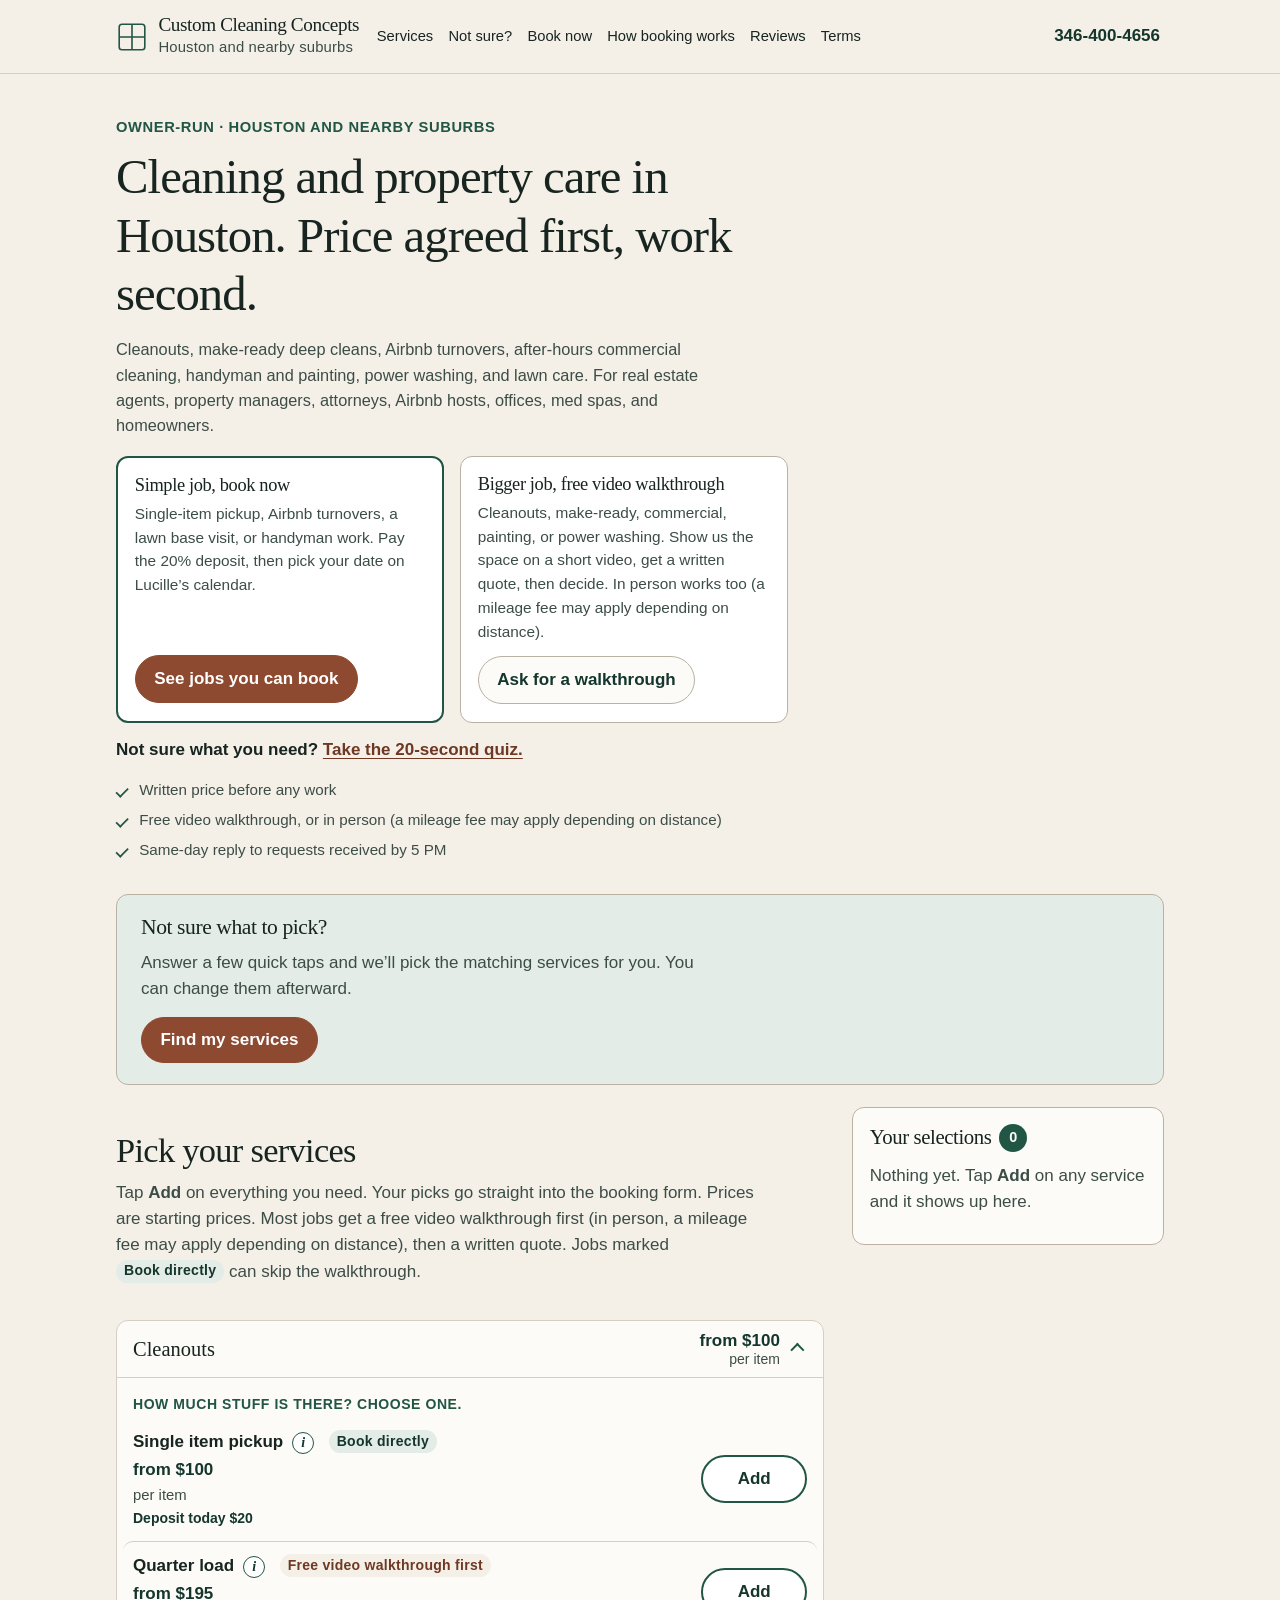
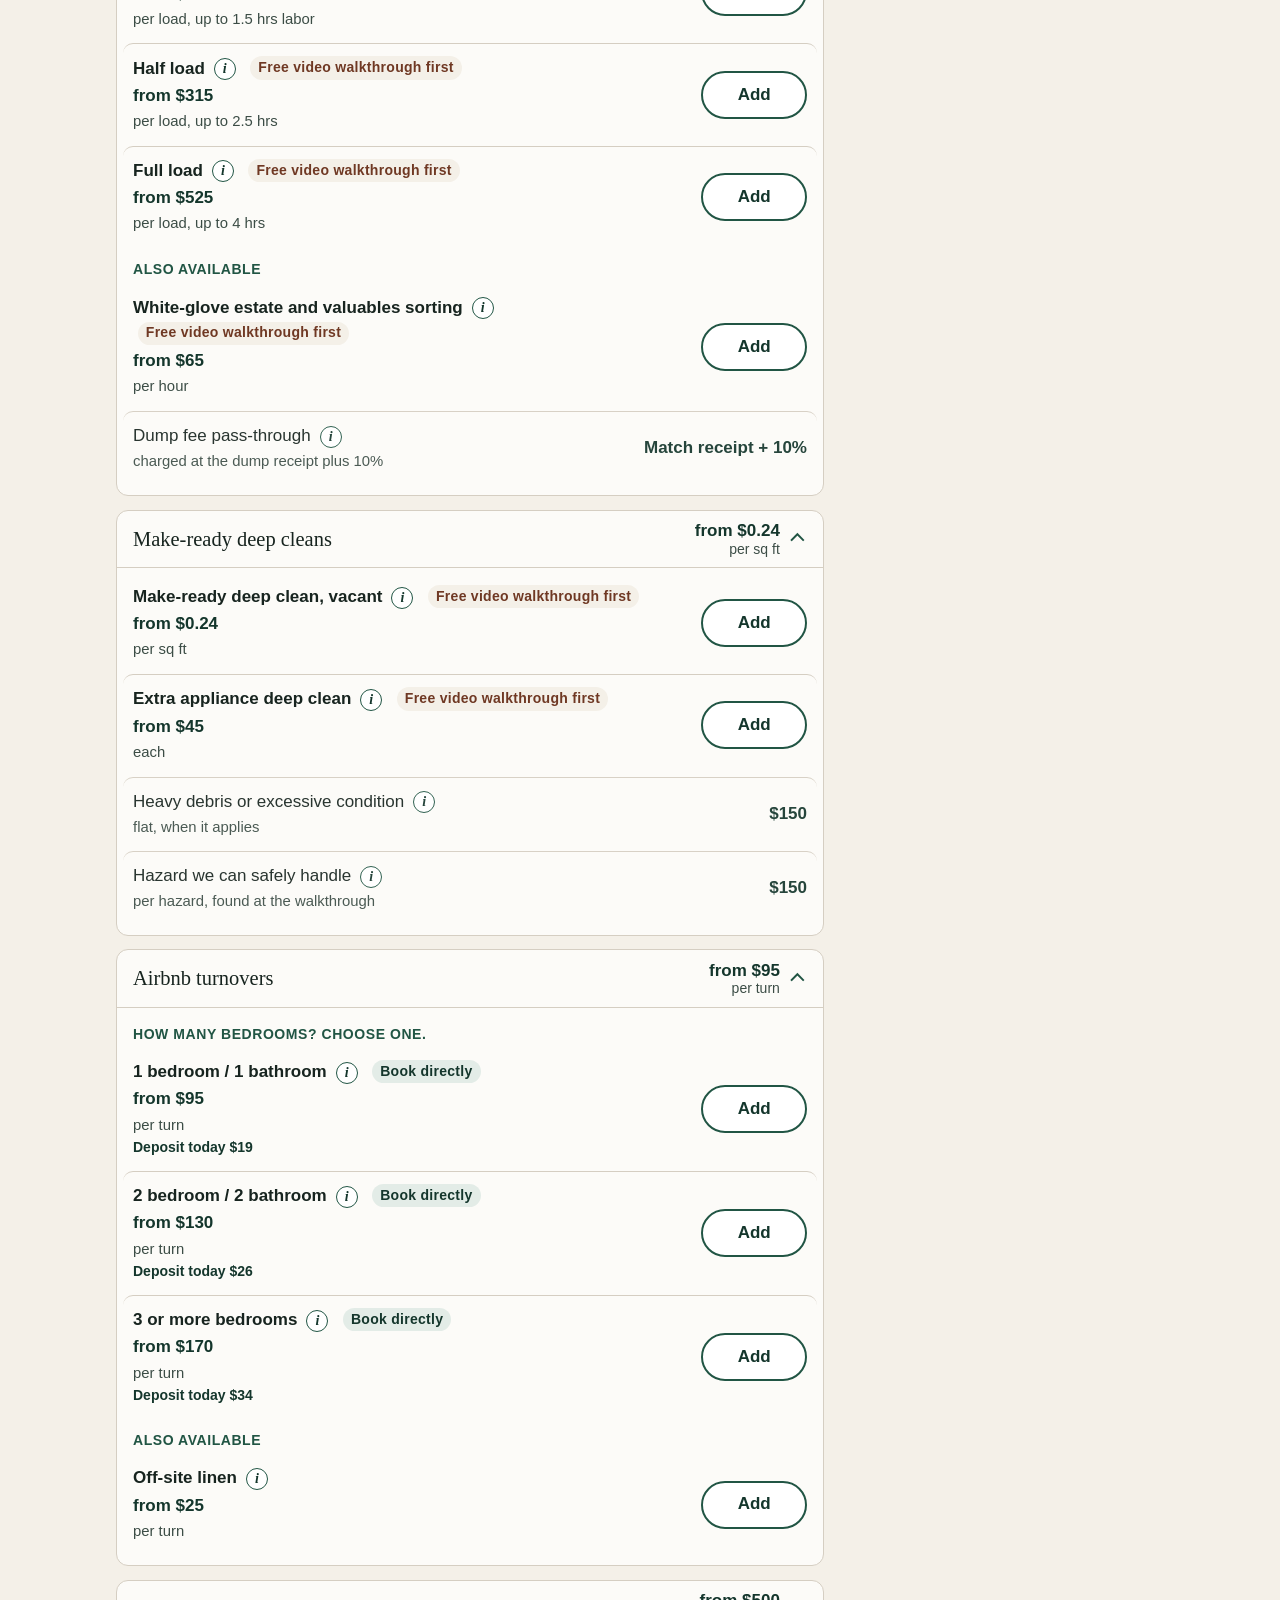
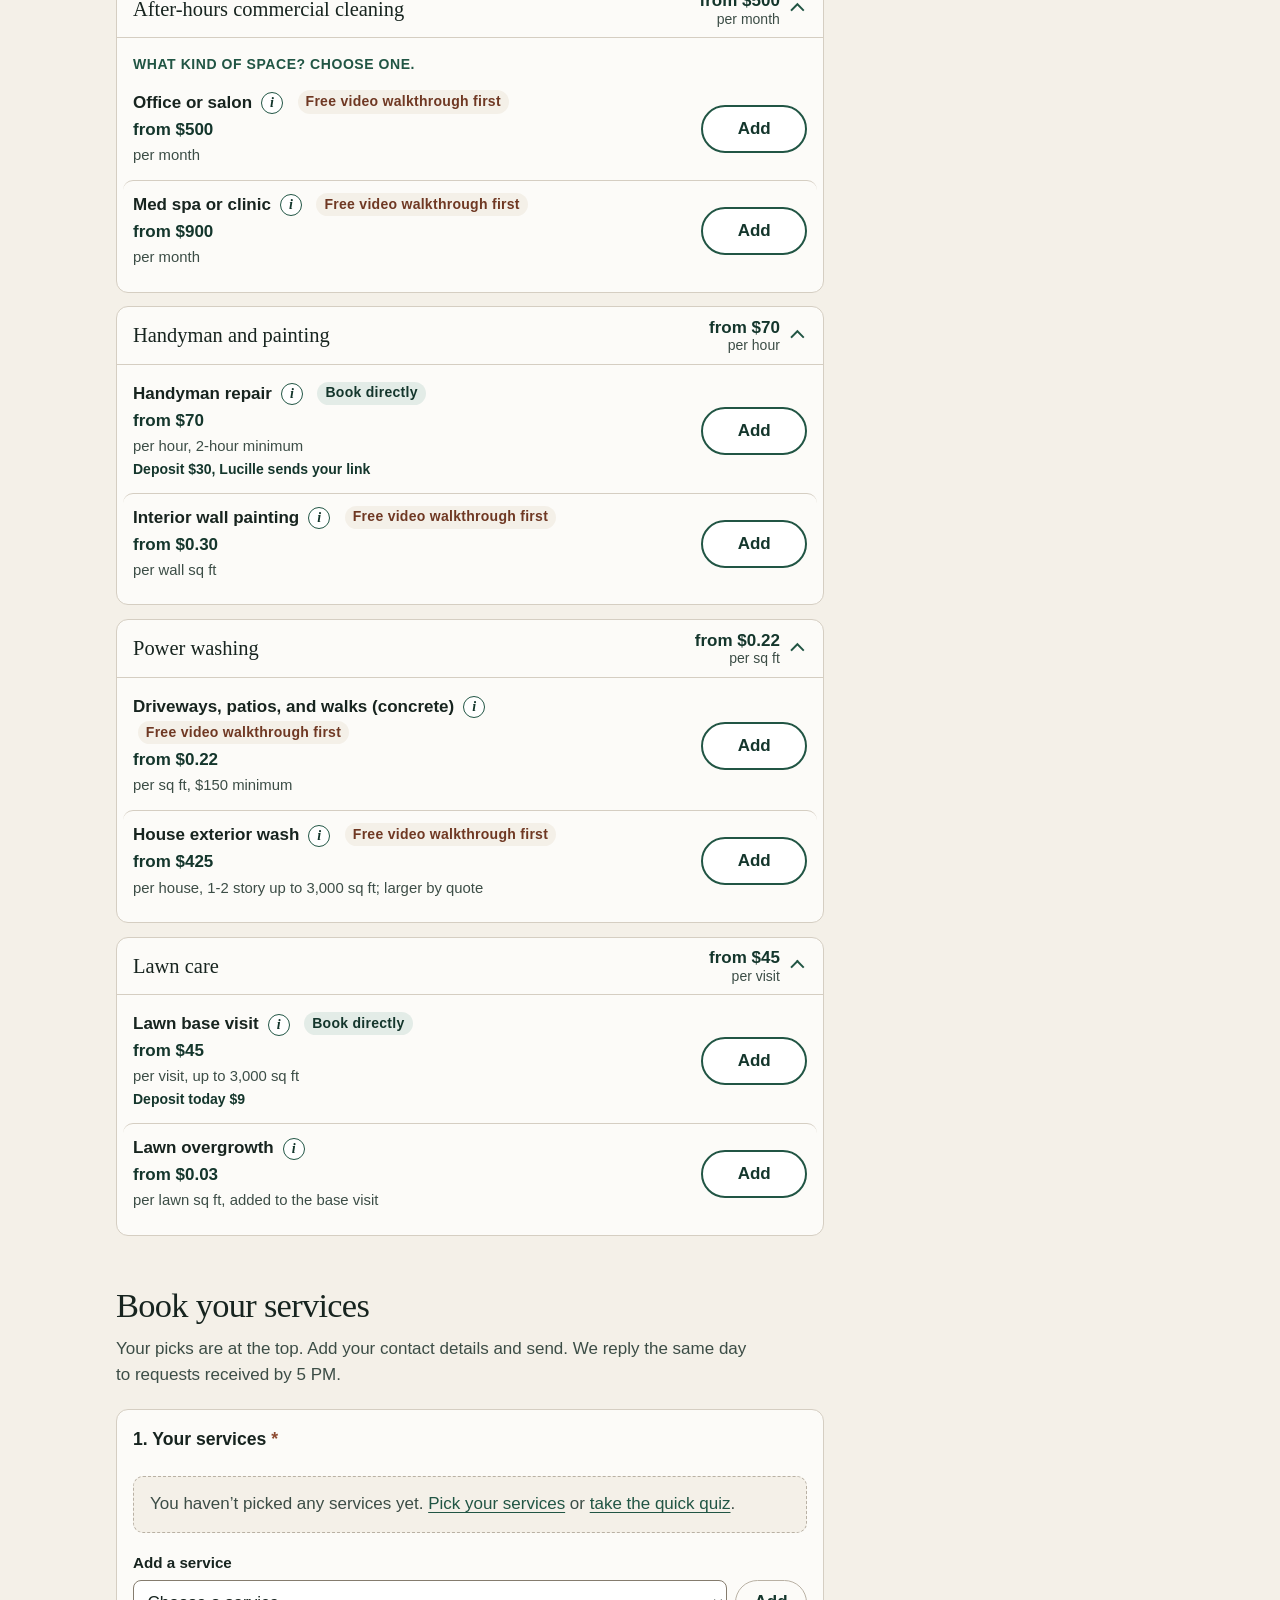
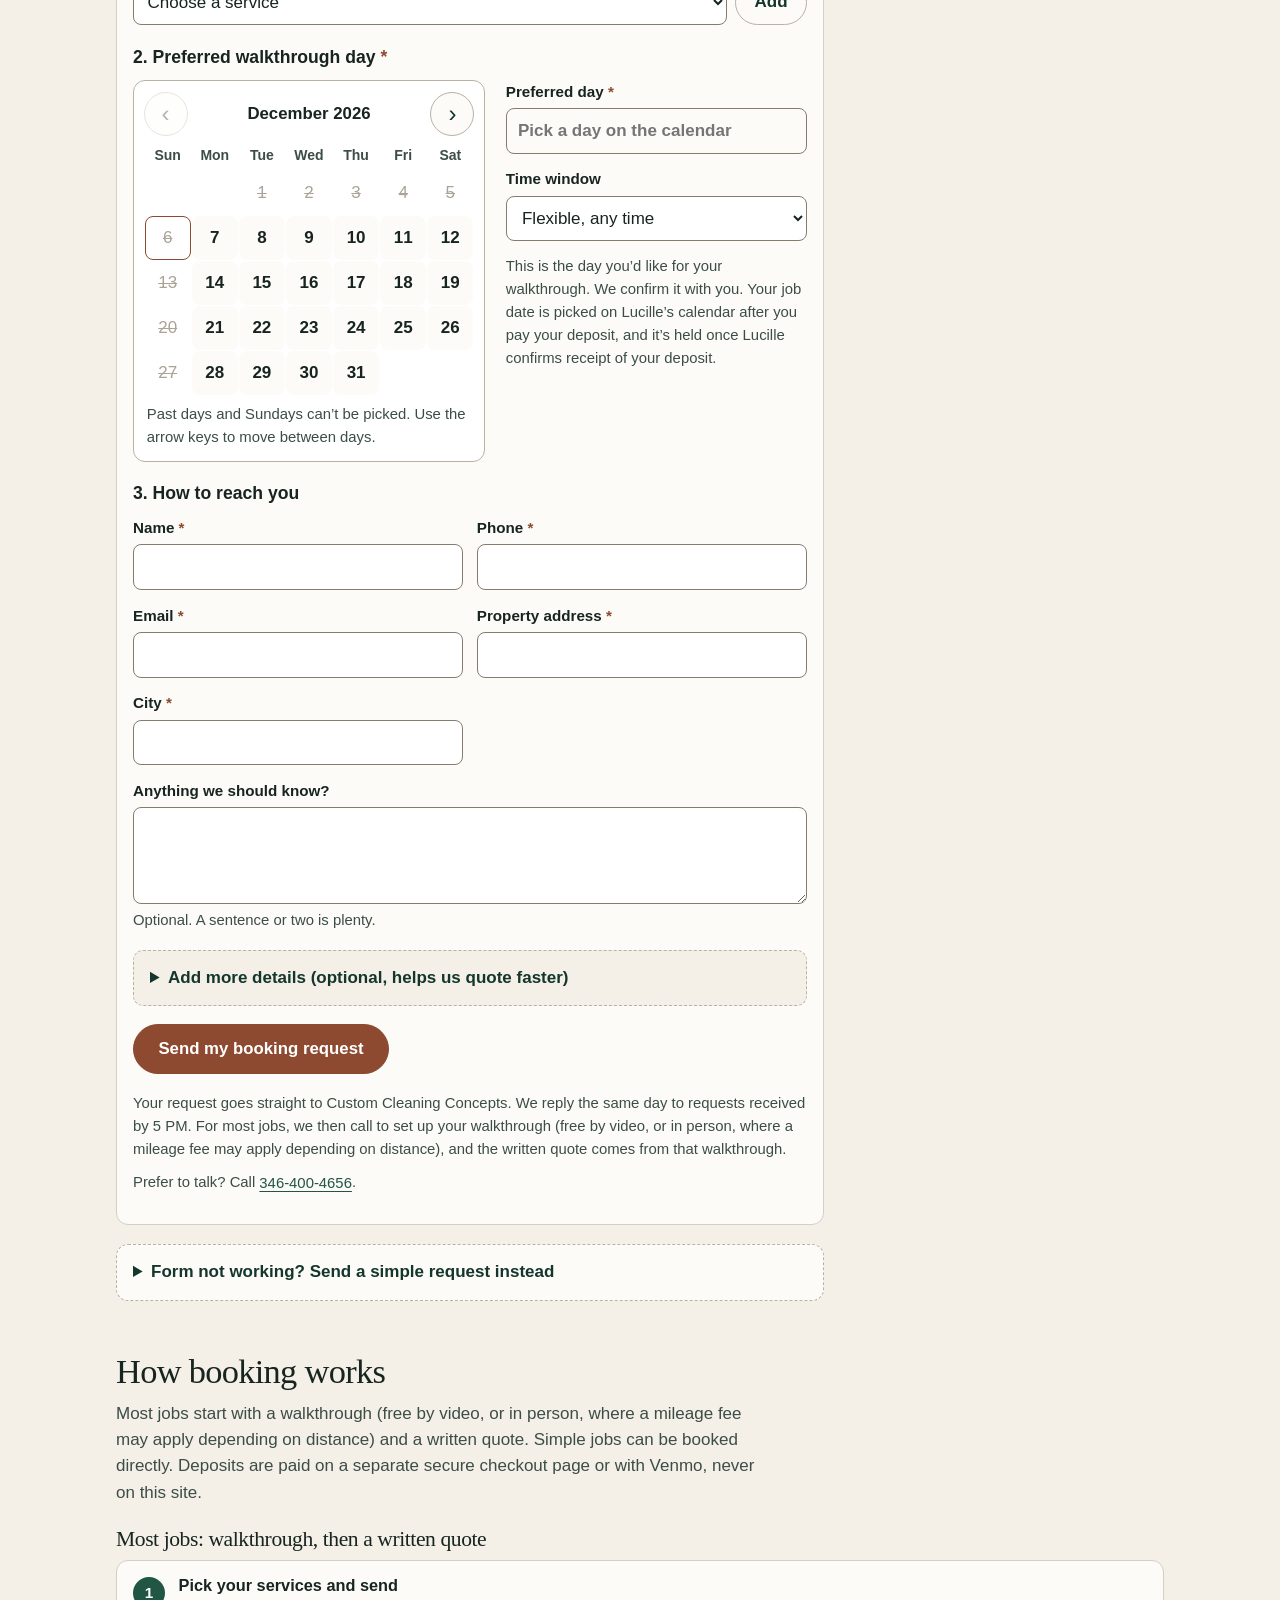
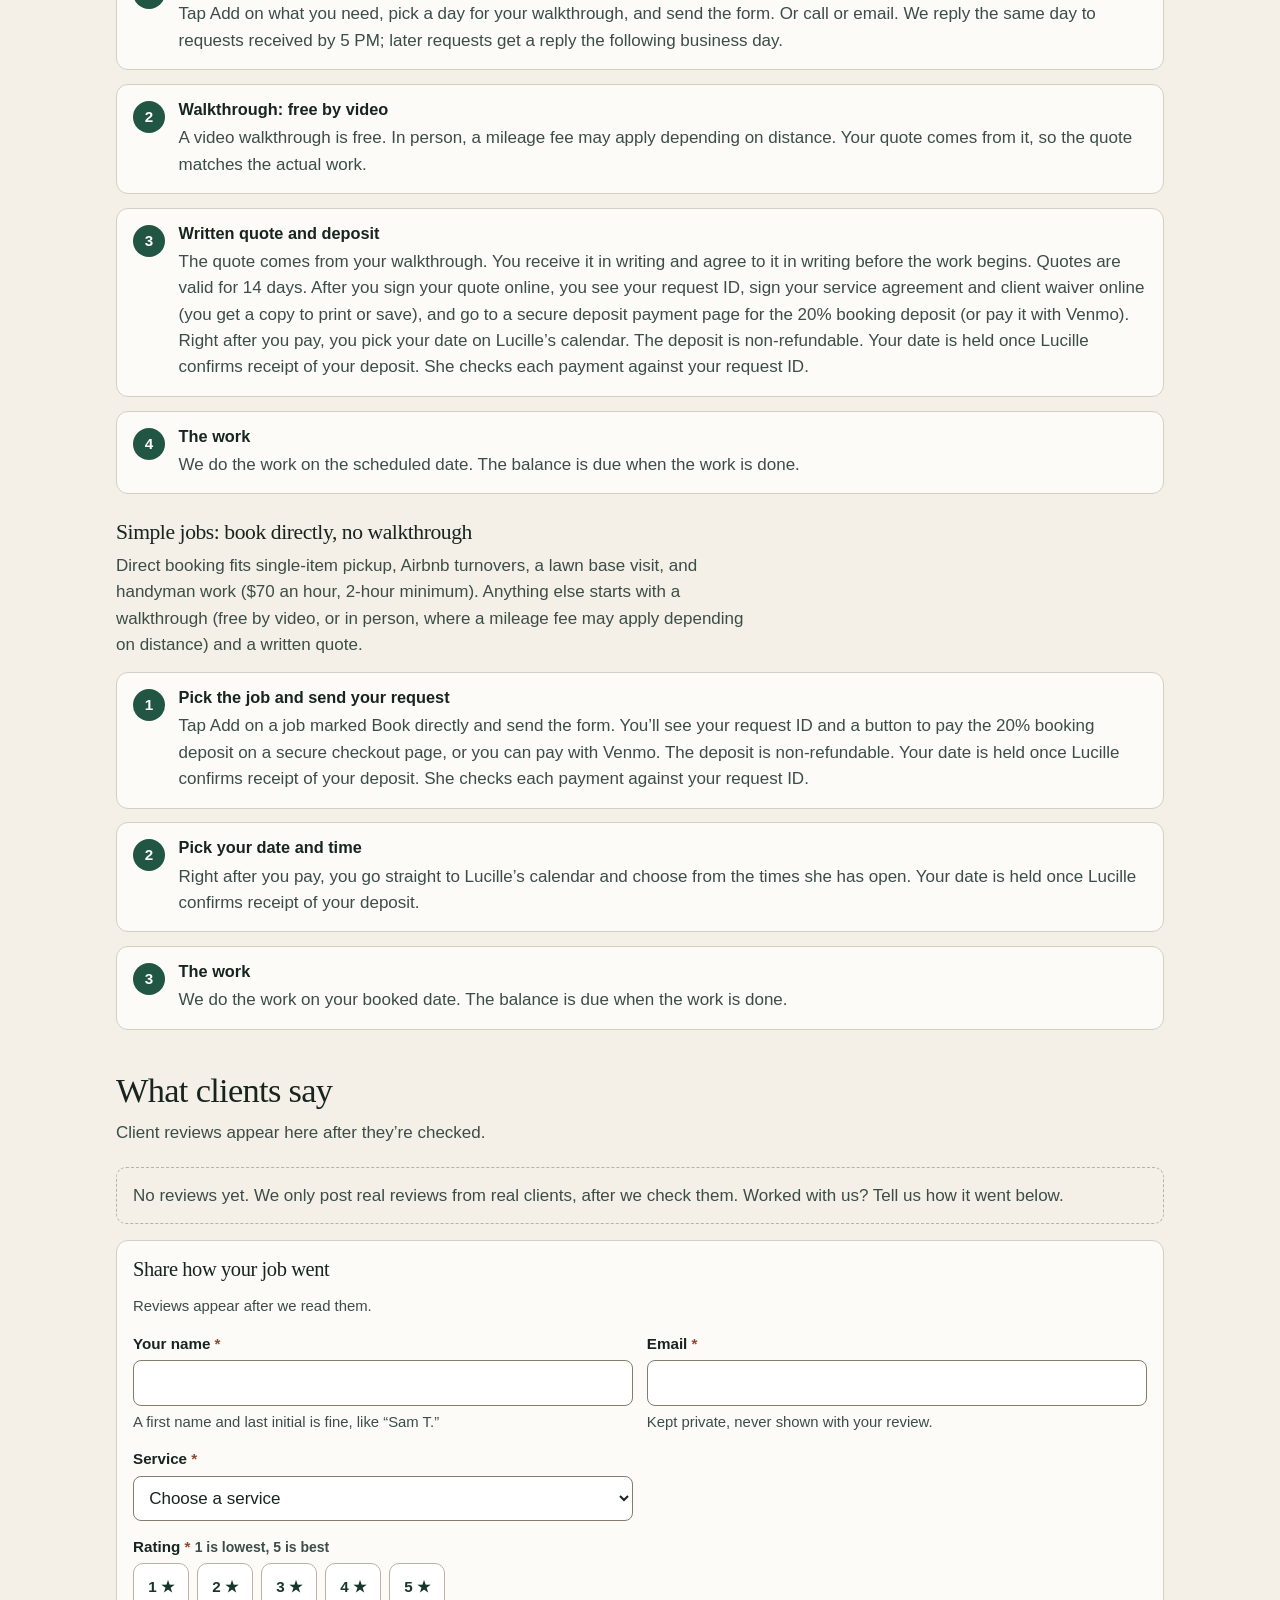
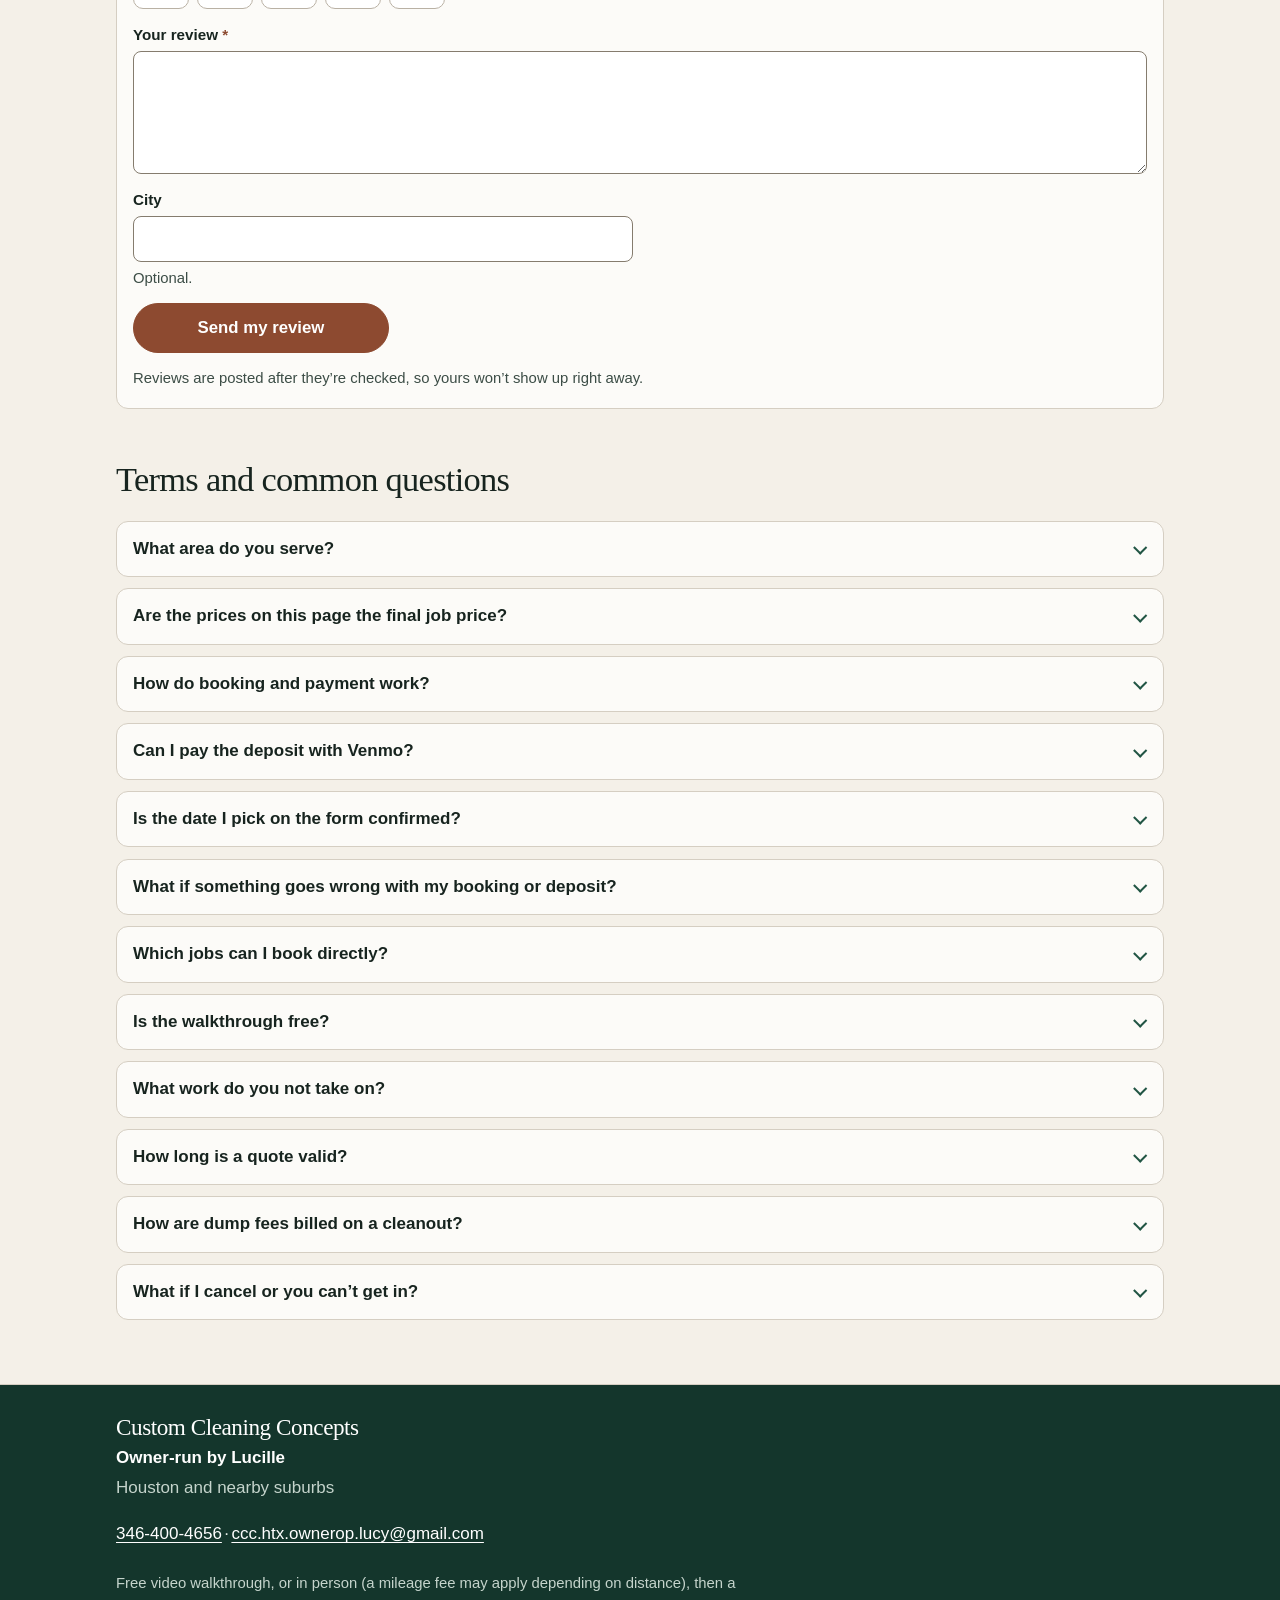
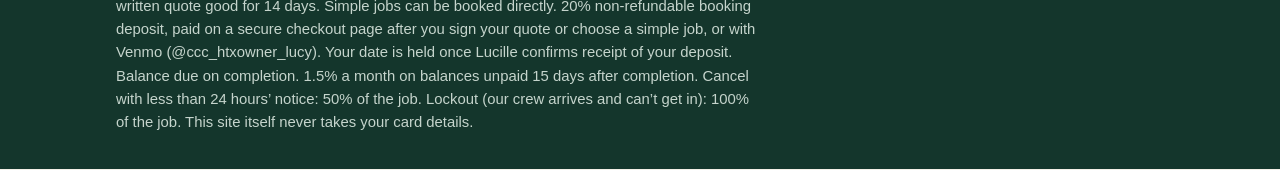
==== commit 019d71e9: "Info (i) buttons with Wynn's service descriptions on the home page and accept page. Staging preview " ====
--- a/index.html
+++ b/index.html
@@ -86,62 +86,62 @@
         <summary><span class="svc-title">Cleanouts</span><span class="svc-from">from $100<small> per item</small></span><span class="svc-count" hidden></span><span class="chev" aria-hidden="true"></span></summary>
         <ul class="rates">
           <li class="group-label">How much stuff is there? Choose one.</li>
-          <li class="rate" data-id="co-single" data-code="CO-ITEM" data-label="Cleanouts: single item pickup" data-price="from $100" data-unit="per item" data-section="Cleanouts" data-group="cleanout" data-direct="1" data-deposit="20" data-pay="https://buy.stripe.com/6oU9AT4GX5Ww5ul7xA38408"><span class="rate-name">Single item pickup <span class="tag">Book directly</span></span><span class="rate-price">from $100</span><span class="rate-unit">per item</span><span class="rate-dep">Deposit today $20</span></li>
-          <li class="rate" data-id="co-quarter" data-code="CO-QTR" data-label="Cleanouts: quarter load" data-price="from $195" data-unit="per load, up to 1.5 hrs labor" data-section="Cleanouts" data-group="cleanout"><span class="rate-name">Quarter load <span class="tag tag-walk">Free video walkthrough first</span></span><span class="rate-price">from $195</span><span class="rate-unit">per load, up to 1.5 hrs labor</span></li>
-          <li class="rate" data-id="co-half" data-code="CO-HALF" data-label="Cleanouts: half load" data-price="from $315" data-unit="per load, up to 2.5 hrs" data-section="Cleanouts" data-group="cleanout"><span class="rate-name">Half load <span class="tag tag-walk">Free video walkthrough first</span></span><span class="rate-price">from $315</span><span class="rate-unit">per load, up to 2.5 hrs</span></li>
-          <li class="rate" data-id="co-full" data-code="CO-FULL" data-label="Cleanouts: full load" data-price="from $525" data-unit="per load, up to 4 hrs" data-section="Cleanouts" data-group="cleanout"><span class="rate-name">Full load <span class="tag tag-walk">Free video walkthrough first</span></span><span class="rate-price">from $525</span><span class="rate-unit">per load, up to 4 hrs</span></li>
+          <li class="rate" data-id="co-single" data-code="CO-ITEM" data-label="Cleanouts: single item pickup" data-price="from $100" data-unit="per item" data-section="Cleanouts" data-group="cleanout" data-direct="1" data-deposit="20" data-pay="https://buy.stripe.com/6oU9AT4GX5Ww5ul7xA38408"><span class="rate-name">Single item pickup<button type="button" class="info-btn" aria-expanded="false" aria-controls="scope-co-item" title="We pick up and haul away one agreed item, such as a mattress, couch, or appliance." hidden><span class="info-i" aria-hidden="true">i</span><span class="sr-only">What&rsquo;s included: Cleanouts: single item pickup</span></button> <span class="tag">Book directly</span></span><span class="rate-price">from $100</span><span class="rate-unit">per item</span><span class="rate-dep">Deposit today $20</span><div class="scope" id="scope-co-item" role="region" aria-label="What&rsquo;s included: Cleanouts: single item pickup" hidden><p class="scope-sum">We pick up and haul away one agreed item, such as a mattress, couch, or appliance.</p><p class="scope-h">What&rsquo;s included</p><ul><li>Pickup of one agreed item from the property.</li><li>Loading and hauling that item away.</li><li>Labor for a single-item haul, which is the posted minimum for this code.</li><li>A timestamped photo of the space after the item is gone, if you want one on file.</li></ul><p class="scope-h">Not included / extra</p><ul><li>Dump and landfill fees are not included in the labor and are billed later at the dump receipt plus 10% (code CO-DUMP).</li><li>Additional items are billed as their own lines, or as a load-based cleanout if that fits better.</li><li>CCC will not handle, transport, or dispose of automotive fluids, wet paint, unsealed industrial chemicals, asbestos, medical waste or needles, or severe toxigenic mold.</li></ul><p class="scope-h">Please have ready</p><ul><li>Clear access to the item, including working gate or lockbox codes.</li><li>Confirm you have the legal right to have items removed (ownership, power of attorney, executor authority, or a writ of possession).</li></ul></div></li>
+          <li class="rate" data-id="co-quarter" data-code="CO-QTR" data-label="Cleanouts: quarter load" data-price="from $195" data-unit="per load, up to 1.5 hrs labor" data-section="Cleanouts" data-group="cleanout"><span class="rate-name">Quarter load<button type="button" class="info-btn" aria-expanded="false" aria-controls="scope-co-qtr" title="We haul a quarter truck or trailer load of debris, with up to 1.5 hours of labor included." hidden><span class="info-i" aria-hidden="true">i</span><span class="sr-only">What&rsquo;s included: Cleanouts: quarter load</span></button> <span class="tag tag-walk">Free video walkthrough first</span></span><span class="rate-price">from $195</span><span class="rate-unit">per load, up to 1.5 hrs labor</span><div class="scope" id="scope-co-qtr" role="region" aria-label="What&rsquo;s included: Cleanouts: quarter load" hidden><p class="scope-sum">We haul a quarter truck or trailer load of debris, with up to 1.5 hours of labor included.</p><p class="scope-h">What&rsquo;s included</p><ul><li>Removal of abandoned furniture, trash, and loose debris in the agreed areas, up to a quarter load.</li><li>Up to 1.5 hours of labor included in this load.</li><li>Loading and hauling the load away.</li><li>Work stops at the load size or the labor time, whichever comes first.</li></ul><p class="scope-h">Not included / extra</p><ul><li>Dump and landfill fees are not included in the labor and are billed later at the dump receipt plus 10% (code CO-DUMP).</li><li>Labor beyond 1.5 hours, or a larger load, is a different cleanout line or a change order.</li><li>A white-glove valuables sort is a separate hourly line (code CO-SORT).</li><li>Heavy debris or an excessive condition found on arrival is a flat $150 (code MR-SURC), or the work pauses for a revised estimate.</li><li>CCC will not handle, transport, or dispose of automotive fluids, wet paint, unsealed industrial chemicals, asbestos, medical waste or needles, or severe toxigenic mold.</li></ul><p class="scope-h">Please have ready</p><ul><li>Confirm you have the legal right to have items removed (ownership, power of attorney, executor authority, or a writ of possession).</li><li>Working access (lockbox, gate, or door codes, or someone on site to let us in). If the crew arrives and cannot get in, the job is charged in full.</li><li>Electricity and running hot water must be on for the whole job. If they are off when we arrive, we may have to reschedule and the 20% deposit is kept.</li></ul></div></li>
+          <li class="rate" data-id="co-half" data-code="CO-HALF" data-label="Cleanouts: half load" data-price="from $315" data-unit="per load, up to 2.5 hrs" data-section="Cleanouts" data-group="cleanout"><span class="rate-name">Half load<button type="button" class="info-btn" aria-expanded="false" aria-controls="scope-co-half" title="We haul a half truck or trailer load of debris, with up to 2.5 hours of labor included." hidden><span class="info-i" aria-hidden="true">i</span><span class="sr-only">What&rsquo;s included: Cleanouts: half load</span></button> <span class="tag tag-walk">Free video walkthrough first</span></span><span class="rate-price">from $315</span><span class="rate-unit">per load, up to 2.5 hrs</span><div class="scope" id="scope-co-half" role="region" aria-label="What&rsquo;s included: Cleanouts: half load" hidden><p class="scope-sum">We haul a half truck or trailer load of debris, with up to 2.5 hours of labor included.</p><p class="scope-h">What&rsquo;s included</p><ul><li>Removal of abandoned furniture, trash, and loose debris in the agreed areas, up to a half load.</li><li>Up to 2.5 hours of labor included in this load.</li><li>Loading and hauling the load away.</li><li>Work stops at the load size or the labor time, whichever comes first.</li></ul><p class="scope-h">Not included / extra</p><ul><li>Dump and landfill fees are not included in the labor and are billed later at the dump receipt plus 10% (code CO-DUMP).</li><li>Labor beyond 2.5 hours, or a larger load, is a different cleanout line or a change order.</li><li>A white-glove valuables sort is a separate hourly line (code CO-SORT).</li><li>Heavy debris or an excessive condition found on arrival is a flat $150 (code MR-SURC), or the work pauses for a revised estimate.</li><li>CCC will not handle, transport, or dispose of automotive fluids, wet paint, unsealed industrial chemicals, asbestos, medical waste or needles, or severe toxigenic mold.</li></ul><p class="scope-h">Please have ready</p><ul><li>Confirm you have the legal right to have items removed (ownership, power of attorney, executor authority, or a writ of possession).</li><li>Working access (lockbox, gate, or door codes, or someone on site to let us in). If the crew arrives and cannot get in, the job is charged in full.</li><li>Electricity and running hot water must be on for the whole job. If they are off when we arrive, we may have to reschedule and the 20% deposit is kept.</li></ul></div></li>
+          <li class="rate" data-id="co-full" data-code="CO-FULL" data-label="Cleanouts: full load" data-price="from $525" data-unit="per load, up to 4 hrs" data-section="Cleanouts" data-group="cleanout"><span class="rate-name">Full load<button type="button" class="info-btn" aria-expanded="false" aria-controls="scope-co-full" title="We haul a full truck or trailer load of debris, with up to 4 hours of labor included." hidden><span class="info-i" aria-hidden="true">i</span><span class="sr-only">What&rsquo;s included: Cleanouts: full load</span></button> <span class="tag tag-walk">Free video walkthrough first</span></span><span class="rate-price">from $525</span><span class="rate-unit">per load, up to 4 hrs</span><div class="scope" id="scope-co-full" role="region" aria-label="What&rsquo;s included: Cleanouts: full load" hidden><p class="scope-sum">We haul a full truck or trailer load of debris, with up to 4 hours of labor included.</p><p class="scope-h">What&rsquo;s included</p><ul><li>Removal of abandoned furniture, trash, and loose debris from the agreed areas, up to a full load.</li><li>Closets, attic access, garage, storage sheds, and exterior yard debris are included only as they fit in this load and labor time.</li><li>Up to 4 hours of labor included in this load.</li><li>Loading and hauling the load away.</li><li>Work stops at the load size or the labor time, whichever comes first.</li></ul><p class="scope-h">Not included / extra</p><ul><li>Dump and landfill fees are not included in the labor and are billed later at the dump receipt plus 10% (code CO-DUMP).</li><li>Labor beyond 4 hours, or more than one full load, is an additional line or a change order.</li><li>A white-glove valuables sort is a separate hourly line (code CO-SORT).</li><li>Heavy debris or an excessive condition found on arrival is a flat $150 (code MR-SURC), or the work pauses for a revised estimate.</li><li>CCC will not handle, transport, or dispose of automotive fluids, wet paint, unsealed industrial chemicals, asbestos, medical waste or needles, or severe toxigenic mold.</li></ul><p class="scope-h">Please have ready</p><ul><li>Confirm you have the legal right to have items removed (ownership, power of attorney, executor authority, or a writ of possession).</li><li>Working access (lockbox, gate, or door codes, or someone on site to let us in). If the crew arrives and cannot get in, the job is charged in full.</li><li>Electricity and running hot water must be on for the whole job. If they are off when we arrive, we may have to reschedule and the 20% deposit is kept.</li></ul></div></li>
           <li class="group-label">Also available</li>
-          <li class="rate" data-id="co-sort" data-code="CO-SORT" data-label="Cleanouts: white-glove estate and valuables sorting" data-price="from $65" data-unit="per hour" data-section="Cleanouts"><span class="rate-name">White-glove estate and valuables sorting <span class="tag tag-walk">Free video walkthrough first</span></span><span class="rate-price">from $65</span><span class="rate-unit">per hour</span></li>
-          <li class="rate rate-info" data-code="CO-DUMP"><span class="rate-name">Dump fee pass-through</span><span class="rate-price">Match receipt + 10%</span><span class="rate-unit">charged at the dump receipt plus 10%</span></li>
+          <li class="rate" data-id="co-sort" data-code="CO-SORT" data-label="Cleanouts: white-glove estate and valuables sorting" data-price="from $65" data-unit="per hour" data-section="Cleanouts"><span class="rate-name">White-glove estate and valuables sorting<button type="button" class="info-btn" aria-expanded="false" aria-controls="scope-co-sort" title="Hourly sorting of estate or leftover belongings into trash, donate, and valuables, with a written handover log." hidden><span class="info-i" aria-hidden="true">i</span><span class="sr-only">What&rsquo;s included: Cleanouts: white-glove estate and valuables sorting</span></button> <span class="tag tag-walk">Free video walkthrough first</span></span><span class="rate-price">from $65</span><span class="rate-unit">per hour</span><div class="scope" id="scope-co-sort" role="region" aria-label="What&rsquo;s included: Cleanouts: white-glove estate and valuables sorting" hidden><p class="scope-sum">Hourly sorting of estate or leftover belongings into trash, donate, and valuables, with a written handover log.</p><p class="scope-h">What&rsquo;s included</p><ul><li>A white-glove sort that separates items into trash, donate, and valuables.</li><li>Personal photographs, legal records, and high-value items are set aside and entered on a handover log.</li><li>Hazardous materials we find are set aside for your designated hazmat vendor; we do not handle them.</li><li>Time is billed per hour for the hours spent sorting and cataloguing.</li></ul><p class="scope-h">Not included / extra</p><ul><li>The cleanout haul itself is a separate cleanout line (CO-ITEM, CO-QTR, CO-HALF, or CO-FULL).</li><li>Dump and landfill fees are not included in the labor and are billed later at the dump receipt plus 10% (code CO-DUMP).</li><li>CCC will not handle, transport, or dispose of automotive fluids, wet paint, unsealed industrial chemicals, asbestos, medical waste or needles, or severe toxigenic mold.</li></ul><p class="scope-h">Please have ready</p><ul><li>Confirm you have the legal right to have items removed (ownership, power of attorney, executor authority, or a writ of possession).</li><li>Tell us in writing about items of high sentimental or monetary value.</li><li>Lock away cash, jewelry, original art, heirlooms, firearms, and sensitive documents before we arrive.</li><li>Working access (lockbox, gate, or door codes, or someone on site to let us in). If the crew arrives and cannot get in, the job is charged in full.</li></ul></div></li>
+          <li class="rate rate-info" data-code="CO-DUMP"><span class="rate-name">Dump fee pass-through<button type="button" class="info-btn" aria-expanded="false" aria-controls="scope-co-dump" title="The dump or landfill fee is billed at the receipt amount plus 10%, added after the dump run." hidden><span class="info-i" aria-hidden="true">i</span><span class="sr-only">What&rsquo;s included: Dump fee pass-through</span></button></span><span class="rate-price">Match receipt + 10%</span><span class="rate-unit">charged at the dump receipt plus 10%</span><div class="scope" id="scope-co-dump" role="region" aria-label="What&rsquo;s included: Dump fee pass-through" hidden><p class="scope-sum">The dump or landfill fee is billed at the receipt amount plus 10%, added after the dump run.</p><p class="scope-h">What&rsquo;s included</p><ul><li>CCC pays the dump or municipal landfill fee and bills that receipt amount back to you.</li><li>A 10% administrative markup on that receipt.</li><li>The real amount is added after the dump run; this line starts at zero so no guessed number is built into the quote total.</li><li>This follows the posted pass-through rule: the dump receipt plus 10%.</li></ul><p class="scope-h">Not included / extra</p><ul><li>The labor to load and haul the debris (that is the cleanout line on this quote).</li><li>Any estimated dump amount in the quote totals before the receipt is in.</li></ul><p class="scope-h">Please have ready</p><ul><li>Nothing extra is needed from you for this line. The receipt amount is added after the dump visit.</li></ul></div></li>
         </ul>
       </details>
       <details class="service reveal" open>
         <summary><span class="svc-title">Make-ready deep cleans</span><span class="svc-from">from $0.24<small> per sq ft</small></span><span class="svc-count" hidden></span><span class="chev" aria-hidden="true"></span></summary>
         <ul class="rates">
-          <li class="rate" data-id="mr-clean" data-code="MR-SQFT" data-label="Make-ready deep clean (vacant)" data-price="from $0.24" data-unit="per sq ft" data-section="Make-ready"><span class="rate-name">Make-ready deep clean, vacant <span class="tag tag-walk">Free video walkthrough first</span></span><span class="rate-price">from $0.24</span><span class="rate-unit">per sq ft</span></li>
-          <li class="rate" data-id="mr-app" data-code="MR-APPL" data-label="Extra appliance deep clean" data-price="from $45" data-unit="each" data-section="Make-ready"><span class="rate-name">Extra appliance deep clean <span class="tag tag-walk">Free video walkthrough first</span></span><span class="rate-price">from $45</span><span class="rate-unit">each</span></li>
-          <li class="rate rate-info" data-code="MR-SURC"><span class="rate-name">Heavy debris or excessive condition</span><span class="rate-price">$150</span><span class="rate-unit">flat, when it applies</span></li>
-          <li class="rate rate-info" data-code="HZ-HAND"><span class="rate-name">Hazard we can safely handle</span><span class="rate-price">$150</span><span class="rate-unit">per hazard, found at the walkthrough</span></li>
+          <li class="rate" data-id="mr-clean" data-code="MR-SQFT" data-label="Make-ready deep clean (vacant)" data-price="from $0.24" data-unit="per sq ft" data-section="Make-ready"><span class="rate-name">Make-ready deep clean, vacant<button type="button" class="info-btn" aria-expanded="false" aria-controls="scope-mr-sqft" title="A vacant-property deep clean, billed by interior square footage, to bring the home to market-ready or move-in condition." hidden><span class="info-i" aria-hidden="true">i</span><span class="sr-only">What&rsquo;s included: Make-ready deep clean (vacant)</span></button> <span class="tag tag-walk">Free video walkthrough first</span></span><span class="rate-price">from $0.24</span><span class="rate-unit">per sq ft</span><div class="scope" id="scope-mr-sqft" role="region" aria-label="What&rsquo;s included: Make-ready deep clean (vacant)" hidden><p class="scope-sum">A vacant-property deep clean, billed by interior square footage, to bring the home to market-ready or move-in condition.</p><p class="scope-h">What&rsquo;s included</p><ul><li>High-dust ceilings, ceiling fans, HVAC vents, window blinds, and light fixtures.</li><li>Clean the inside and outside of kitchen cabinets and drawers.</li><li>Deep clean the inside and outside of the oven, range, fridge, microwave, and dishwasher.</li><li>Scrub and sanitize tubs, showers, wall tile, toilets, and vanities.</li><li>Vacuum window tracks and sills, and clean interior window glass streak-free.</li><li>Hand-wipe baseboards, doors, and door frames, and remove wall scuffs.</li><li>Apply pH-neutral stone care as needed, and damp-mop hard floors with microfiber.</li><li>Take timestamped completion photos.</li></ul><p class="scope-h">Not included / extra</p><ul><li>Extra specialty appliances such as a freezer or wine fridge are $45 each (code MR-APPL).</li><li>Heavy debris or an excessive condition found on arrival is a flat $150 (code MR-SURC), or the work pauses for a revised estimate.</li><li>A hazard CCC can safely handle is $150 per hazard (code HZ-HAND). CCC will not handle, transport, or dispose of automotive fluids, wet paint, unsealed industrial chemicals, asbestos, medical waste or needles, or severe toxigenic mold.</li><li>This is not a cleanout: personal property should already be out of the home.</li><li>Dump and landfill fees are not included in the labor and are billed later at the dump receipt plus 10% (code CO-DUMP).</li></ul><p class="scope-h">Please have ready</p><ul><li>The property vacated of personal property before we arrive.</li><li>Electricity and running hot water must be on for the whole job. If they are off when we arrive, we may have to reschedule and the 20% deposit is kept.</li><li>Working access (lockbox, gate, or door codes, or someone on site to let us in). If the crew arrives and cannot get in, the job is charged in full.</li><li>Lock away cash, jewelry, original art, heirlooms, firearms, and sensitive documents before we arrive.</li></ul></div></li>
+          <li class="rate" data-id="mr-app" data-code="MR-APPL" data-label="Extra appliance deep clean" data-price="from $45" data-unit="each" data-section="Make-ready"><span class="rate-name">Extra appliance deep clean<button type="button" class="info-btn" aria-expanded="false" aria-controls="scope-mr-appl" title="A deep clean of an extra appliance that is not part of the standard make-ready, such as a freezer or wine fridge." hidden><span class="info-i" aria-hidden="true">i</span><span class="sr-only">What&rsquo;s included: Extra appliance deep clean</span></button> <span class="tag tag-walk">Free video walkthrough first</span></span><span class="rate-price">from $45</span><span class="rate-unit">each</span><div class="scope" id="scope-mr-appl" role="region" aria-label="What&rsquo;s included: Extra appliance deep clean" hidden><p class="scope-sum">A deep clean of an extra appliance that is not part of the standard make-ready, such as a freezer or wine fridge.</p><p class="scope-h">What&rsquo;s included</p><ul><li>Deep clean the inside and outside of each extra appliance listed on this quote.</li><li>This code is for specialty appliances such as a freezer or wine fridge.</li><li>Each appliance on the quote is billed separately.</li><li>Done along with the make-ready visit when that line is also on the quote.</li></ul><p class="scope-h">Not included / extra</p><ul><li>The standard kitchen set (oven, range, fridge, microwave, and dishwasher) is already part of the make-ready deep clean (code MR-SQFT).</li><li>We do not repair a broken appliance; repairs are a separate handyman line if they are in scope.</li></ul><p class="scope-h">Please have ready</p><ul><li>The extra appliance empty and accessible.</li><li>Electricity on so the appliance can be cleaned safely.</li></ul></div></li>
+          <li class="rate rate-info" data-code="MR-SURC"><span class="rate-name">Heavy debris or excessive condition<button type="button" class="info-btn" aria-expanded="false" aria-controls="scope-mr-surc" title="A flat $150 surcharge when the crew finds heavy debris or an excessive condition that was not in the original quote." hidden><span class="info-i" aria-hidden="true">i</span><span class="sr-only">What&rsquo;s included: Heavy debris or excessive condition</span></button></span><span class="rate-price">$150</span><span class="rate-unit">flat, when it applies</span><div class="scope" id="scope-mr-surc" role="region" aria-label="What&rsquo;s included: Heavy debris or excessive condition" hidden><p class="scope-sum">A flat $150 surcharge when the crew finds heavy debris or an excessive condition that was not in the original quote.</p><p class="scope-h">What&rsquo;s included</p><ul><li>A flat $150 when unexpected heavy debris or an excessive condition is found on arrival.</li><li>Used so the agreed make-ready or cleanout can continue when that extra condition is within what a surcharge can cover.</li><li>Charged once as a flat fee, not by the hour.</li><li>Only applied when that condition was not already in the original quote.</li></ul><p class="scope-h">Not included / extra</p><ul><li>This surcharge does not replace a cleanout line or dump fees.</li><li>If the condition is more than a surcharge can cover, the work pauses for a revised estimate.</li><li>Hazards are a separate line (HZ-HAND, $150 each) or may stop the job.</li></ul><p class="scope-h">Please have ready</p><ul><li>Share current photos if the property&#x27;s condition has changed since the walkthrough or quote.</li></ul></div></li>
+          <li class="rate rate-info" data-code="HZ-HAND"><span class="rate-name">Hazard we can safely handle<button type="button" class="info-btn" aria-expanded="false" aria-controls="scope-hz-hand" title="A $150 charge per hazard found at the walkthrough that CCC can safely handle." hidden><span class="info-i" aria-hidden="true">i</span><span class="sr-only">What&rsquo;s included: Hazard we can safely handle</span></button></span><span class="rate-price">$150</span><span class="rate-unit">per hazard, found at the walkthrough</span><div class="scope" id="scope-hz-hand" role="region" aria-label="What&rsquo;s included: Hazard we can safely handle" hidden><p class="scope-sum">A $150 charge per hazard found at the walkthrough that CCC can safely handle.</p><p class="scope-h">What&rsquo;s included</p><ul><li>Handling of a named hazard CCC has already judged safe to take on.</li><li>Billed at $150 per hazard.</li><li>Added to the bill when that hazard is found at the walkthrough or during the job and we can proceed.</li><li>Separate from the $150 heavy-condition surcharge (code MR-SURC).</li></ul><p class="scope-h">Not included / extra</p><ul><li>CCC will not handle, transport, or dispose of automotive fluids, wet paint, unsealed industrial chemicals, asbestos, medical waste or needles, or severe toxigenic mold.</li><li>If a hazard forces the work to stop, the 20% deposit is not refunded and a prorated fee is charged for work already done.</li></ul><p class="scope-h">Please have ready</p><ul><li>Point out any known hazards at the walkthrough.</li><li>Working access (lockbox, gate, or door codes, or someone on site to let us in). If the crew arrives and cannot get in, the job is charged in full.</li></ul></div></li>
         </ul>
       </details>
       <details class="service reveal" open>
         <summary><span class="svc-title">Airbnb turnovers</span><span class="svc-from">from $95<small> per turn</small></span><span class="svc-count" hidden></span><span class="chev" aria-hidden="true"></span></summary>
         <ul class="rates">
           <li class="group-label">How many bedrooms? Choose one.</li>
-          <li class="rate" data-id="ab-1" data-code="AB-1BR" data-label="Airbnb turnover: 1 bed / 1 bath" data-price="from $95" data-unit="per turn" data-section="Airbnb turnover" data-group="airbnb" data-direct="1" data-deposit="19" data-pay="https://buy.stripe.com/bJe6oHb5l1Gg3mdaJM38409"><span class="rate-name">1 bedroom / 1 bathroom <span class="tag">Book directly</span></span><span class="rate-price">from $95</span><span class="rate-unit">per turn</span><span class="rate-dep">Deposit today $19</span></li>
-          <li class="rate" data-id="ab-2" data-code="AB-2BR" data-label="Airbnb turnover: 2 bed / 2 bath" data-price="from $130" data-unit="per turn" data-section="Airbnb turnover" data-group="airbnb" data-direct="1" data-deposit="26" data-pay="https://buy.stripe.com/bJe14n2yPckUbSJ3hk3840a"><span class="rate-name">2 bedroom / 2 bathroom <span class="tag">Book directly</span></span><span class="rate-price">from $130</span><span class="rate-unit">per turn</span><span class="rate-dep">Deposit today $26</span></li>
-          <li class="rate" data-id="ab-3" data-code="AB-3BR" data-label="Airbnb turnover: 3 or more bedrooms" data-price="from $170" data-unit="per turn" data-section="Airbnb turnover" data-group="airbnb" data-direct="1" data-deposit="34" data-pay="https://buy.stripe.com/4gM5kDb5l70A9KBdVY3840b"><span class="rate-name">3 or more bedrooms <span class="tag">Book directly</span></span><span class="rate-price">from $170</span><span class="rate-unit">per turn</span><span class="rate-dep">Deposit today $34</span></li>
+          <li class="rate" data-id="ab-1" data-code="AB-1BR" data-label="Airbnb turnover: 1 bed / 1 bath" data-price="from $95" data-unit="per turn" data-section="Airbnb turnover" data-group="airbnb" data-direct="1" data-deposit="19" data-pay="https://buy.stripe.com/bJe6oHb5l1Gg3mdaJM38409"><span class="rate-name">1 bedroom / 1 bathroom<button type="button" class="info-btn" aria-expanded="false" aria-controls="scope-ab-1br" title="A same-day 1 bedroom / 1 bathroom short-term rental reset, in the 11:00 AM to 4:00 PM window." hidden><span class="info-i" aria-hidden="true">i</span><span class="sr-only">What&rsquo;s included: Airbnb turnover: 1 bed / 1 bath</span></button> <span class="tag">Book directly</span></span><span class="rate-price">from $95</span><span class="rate-unit">per turn</span><span class="rate-dep">Deposit today $19</span><div class="scope" id="scope-ab-1br" role="region" aria-label="What&rsquo;s included: Airbnb turnover: 1 bed / 1 bath" hidden><p class="scope-sum">A same-day 1 bedroom / 1 bathroom short-term rental reset, in the 11:00 AM to 4:00 PM window.</p><p class="scope-h">What&rsquo;s included</p><ul><li>Strip sheets, pillowcases, and duvet covers from all beds, gather towels, washcloths, and bath mats, and start an on-site wash (or bag the linens if off-site laundry is on this quote).</li><li>Empty all trash bins and replace the liners, and check under beds, sofas, and furniture for left-behind items.</li><li>Kitchen: discard leftover food and wipe fridge shelves; clean the microwave inside and out; load and run the dishwasher; sanitize counters, sink, faucet, and backsplash; wipe the stovetop, oven exterior, and small appliances.</li><li>Bathrooms: scrub and sanitize the shower, glass doors, tub, and toilet; scrub the vanity; polish mirrors streak-free.</li><li>Sanitize remotes, light switches, thermostats, and door handles, and high-dust ceiling fans, light fixtures, and windowsills.</li><li>Remake beds with clean linens, stage fresh towel sets, and restock coffee, tea, sugar, welcome snacks, toilet paper, paper towels, hand soap, and dish soap from your on-site supplies.</li><li>Vacuum carpets and rugs, and damp-mop hard floors toward the exit.</li><li>Take timestamped photos of the staged rooms, report any guest damage or low supplies, and send you a completion text with a photo link.</li></ul><p class="scope-h">Not included / extra</p><ul><li>Off-site linen laundering is a separate $25 add-on per turn (code AB-LIN), unless that line is already on this quote.</li><li>Restocking uses the supplies you keep at the property; we report when those supplies are running low.</li><li>Tasks outside this list need to be requested in writing at least 48 hours before the service window, and may be extra.</li><li>Guests checking out after 11:00 AM without notice may delay completion or add a trip fee.</li></ul><p class="scope-h">Please have ready</p><ul><li>Clear access between 11:00 AM and 4:00 PM, with working lockbox or door codes.</li><li>Guests out by 11:00 AM, or tell us ahead if they will be late.</li><li>On-site restock supplies (coffee, tea, sugar, welcome snacks, toilet paper, paper towels, hand soap, and dish soap), and enough clean linen if laundry is done on site.</li><li>Electricity and running hot water on at the property.</li></ul></div></li>
+          <li class="rate" data-id="ab-2" data-code="AB-2BR" data-label="Airbnb turnover: 2 bed / 2 bath" data-price="from $130" data-unit="per turn" data-section="Airbnb turnover" data-group="airbnb" data-direct="1" data-deposit="26" data-pay="https://buy.stripe.com/bJe14n2yPckUbSJ3hk3840a"><span class="rate-name">2 bedroom / 2 bathroom<button type="button" class="info-btn" aria-expanded="false" aria-controls="scope-ab-2br" title="A same-day 2 bedroom / 2 bathroom short-term rental reset, in the 11:00 AM to 4:00 PM window." hidden><span class="info-i" aria-hidden="true">i</span><span class="sr-only">What&rsquo;s included: Airbnb turnover: 2 bed / 2 bath</span></button> <span class="tag">Book directly</span></span><span class="rate-price">from $130</span><span class="rate-unit">per turn</span><span class="rate-dep">Deposit today $26</span><div class="scope" id="scope-ab-2br" role="region" aria-label="What&rsquo;s included: Airbnb turnover: 2 bed / 2 bath" hidden><p class="scope-sum">A same-day 2 bedroom / 2 bathroom short-term rental reset, in the 11:00 AM to 4:00 PM window.</p><p class="scope-h">What&rsquo;s included</p><ul><li>Strip sheets, pillowcases, and duvet covers from all beds, gather towels, washcloths, and bath mats, and start an on-site wash (or bag the linens if off-site laundry is on this quote).</li><li>Empty all trash bins and replace the liners, and check under beds, sofas, and furniture for left-behind items.</li><li>Kitchen: discard leftover food and wipe fridge shelves; clean the microwave inside and out; load and run the dishwasher; sanitize counters, sink, faucet, and backsplash; wipe the stovetop, oven exterior, and small appliances.</li><li>Bathrooms: scrub and sanitize the shower, glass doors, tub, and toilet; scrub the vanity; polish mirrors streak-free.</li><li>Sanitize remotes, light switches, thermostats, and door handles, and high-dust ceiling fans, light fixtures, and windowsills.</li><li>Remake beds with clean linens, stage fresh towel sets, and restock coffee, tea, sugar, welcome snacks, toilet paper, paper towels, hand soap, and dish soap from your on-site supplies.</li><li>Vacuum carpets and rugs, and damp-mop hard floors toward the exit.</li><li>Take timestamped photos of the staged rooms, report any guest damage or low supplies, and send you a completion text with a photo link.</li></ul><p class="scope-h">Not included / extra</p><ul><li>Off-site linen laundering is a separate $25 add-on per turn (code AB-LIN), unless that line is already on this quote.</li><li>Restocking uses the supplies you keep at the property; we report when those supplies are running low.</li><li>Tasks outside this list need to be requested in writing at least 48 hours before the service window, and may be extra.</li><li>Guests checking out after 11:00 AM without notice may delay completion or add a trip fee.</li></ul><p class="scope-h">Please have ready</p><ul><li>Clear access between 11:00 AM and 4:00 PM, with working lockbox or door codes.</li><li>Guests out by 11:00 AM, or tell us ahead if they will be late.</li><li>On-site restock supplies (coffee, tea, sugar, welcome snacks, toilet paper, paper towels, hand soap, and dish soap), and enough clean linen if laundry is done on site.</li><li>Electricity and running hot water on at the property.</li></ul></div></li>
+          <li class="rate" data-id="ab-3" data-code="AB-3BR" data-label="Airbnb turnover: 3 or more bedrooms" data-price="from $170" data-unit="per turn" data-section="Airbnb turnover" data-group="airbnb" data-direct="1" data-deposit="34" data-pay="https://buy.stripe.com/4gM5kDb5l70A9KBdVY3840b"><span class="rate-name">3 or more bedrooms<button type="button" class="info-btn" aria-expanded="false" aria-controls="scope-ab-3br" title="A same-day reset for a larger short-term rental (3 or more bedrooms), in the 11:00 AM to 4:00 PM window." hidden><span class="info-i" aria-hidden="true">i</span><span class="sr-only">What&rsquo;s included: Airbnb turnover: 3 or more bedrooms</span></button> <span class="tag">Book directly</span></span><span class="rate-price">from $170</span><span class="rate-unit">per turn</span><span class="rate-dep">Deposit today $34</span><div class="scope" id="scope-ab-3br" role="region" aria-label="What&rsquo;s included: Airbnb turnover: 3 or more bedrooms" hidden><p class="scope-sum">A same-day reset for a larger short-term rental (3 or more bedrooms), in the 11:00 AM to 4:00 PM window.</p><p class="scope-h">What&rsquo;s included</p><ul><li>Strip sheets, pillowcases, and duvet covers from all beds, gather towels, washcloths, and bath mats, and start an on-site wash (or bag the linens if off-site laundry is on this quote).</li><li>Empty all trash bins and replace the liners, and check under beds, sofas, and furniture for left-behind items.</li><li>Kitchen: discard leftover food and wipe fridge shelves; clean the microwave inside and out; load and run the dishwasher; sanitize counters, sink, faucet, and backsplash; wipe the stovetop, oven exterior, and small appliances.</li><li>Bathrooms: scrub and sanitize the shower, glass doors, tub, and toilet; scrub the vanity; polish mirrors streak-free.</li><li>Sanitize remotes, light switches, thermostats, and door handles, and high-dust ceiling fans, light fixtures, and windowsills.</li><li>Remake beds with clean linens, stage fresh towel sets, and restock coffee, tea, sugar, welcome snacks, toilet paper, paper towels, hand soap, and dish soap from your on-site supplies.</li><li>Vacuum carpets and rugs, and damp-mop hard floors toward the exit.</li><li>Take timestamped photos of the staged rooms, report any guest damage or low supplies, and send you a completion text with a photo link.</li></ul><p class="scope-h">Not included / extra</p><ul><li>Off-site linen laundering is a separate $25 add-on per turn (code AB-LIN), unless that line is already on this quote.</li><li>Restocking uses the supplies you keep at the property; we report when those supplies are running low.</li><li>Tasks outside this list need to be requested in writing at least 48 hours before the service window, and may be extra.</li><li>Guests checking out after 11:00 AM without notice may delay completion or add a trip fee.</li></ul><p class="scope-h">Please have ready</p><ul><li>Clear access between 11:00 AM and 4:00 PM, with working lockbox or door codes.</li><li>Guests out by 11:00 AM, or tell us ahead if they will be late.</li><li>On-site restock supplies (coffee, tea, sugar, welcome snacks, toilet paper, paper towels, hand soap, and dish soap), and enough clean linen if laundry is done on site.</li><li>Electricity and running hot water on at the property.</li></ul></div></li>
           <li class="group-label">Also available</li>
-          <li class="rate" data-id="ab-linen" data-code="AB-LIN" data-label="Airbnb off-site linen" data-price="from $25" data-unit="per turn" data-section="Airbnb turnover"><span class="rate-name">Off-site linen</span><span class="rate-price">from $25</span><span class="rate-unit">per turn</span></li>
+          <li class="rate" data-id="ab-linen" data-code="AB-LIN" data-label="Airbnb off-site linen" data-price="from $25" data-unit="per turn" data-section="Airbnb turnover"><span class="rate-name">Off-site linen<button type="button" class="info-btn" aria-expanded="false" aria-controls="scope-ab-lin" title="We bag the property&#x27;s linens, wash them off-site, and return them for that turnover, billed at $25 per turn." hidden><span class="info-i" aria-hidden="true">i</span><span class="sr-only">What&rsquo;s included: Airbnb off-site linen</span></button></span><span class="rate-price">from $25</span><span class="rate-unit">per turn</span><div class="scope" id="scope-ab-lin" role="region" aria-label="What&rsquo;s included: Airbnb off-site linen" hidden><p class="scope-sum">We bag the property&#x27;s linens, wash them off-site, and return them for that turnover, billed at $25 per turn.</p><p class="scope-h">What&rsquo;s included</p><ul><li>Bag used sheets, pillowcases, duvet covers, bath towels, hand towels, washcloths, and bath mats.</li><li>Wash those linens off-site.</li><li>Return and stage the clean sets as part of that turnover.</li><li>Billed as a flat $25 add-on per turnover.</li></ul><p class="scope-h">Not included / extra</p><ul><li>The turnover clean itself is a separate line (AB-1BR, AB-2BR, or AB-3BR).</li><li>On-site laundry is already part of a standard turnover when this add-on is not on the quote.</li></ul><p class="scope-h">Please have ready</p><ul><li>Enough linen sets for the beds and baths, ready to bag.</li><li>Tell us if a set is missing before the turnover.</li></ul></div></li>
         </ul>
       </details>
       <details class="service reveal" open>
         <summary><span class="svc-title">After-hours commercial cleaning</span><span class="svc-from">from $500<small> per month</small></span><span class="svc-count" hidden></span><span class="chev" aria-hidden="true"></span></summary>
         <ul class="rates">
           <li class="group-label">What kind of space? Choose one.</li>
-          <li class="rate" data-id="cm-office" data-code="CM-OFF" data-label="After-hours commercial: office or salon" data-price="from $500" data-unit="per month" data-section="Commercial" data-group="commercial"><span class="rate-name">Office or salon <span class="tag tag-walk">Free video walkthrough first</span></span><span class="rate-price">from $500</span><span class="rate-unit">per month</span></li>
-          <li class="rate" data-id="cm-med" data-code="CM-MED" data-label="After-hours commercial: med spa or clinic" data-price="from $900" data-unit="per month" data-section="Commercial" data-group="commercial"><span class="rate-name">Med spa or clinic <span class="tag tag-walk">Free video walkthrough first</span></span><span class="rate-price">from $900</span><span class="rate-unit">per month</span></li>
+          <li class="rate" data-id="cm-office" data-code="CM-OFF" data-label="After-hours commercial: office or salon" data-price="from $500" data-unit="per month" data-section="Commercial" data-group="commercial"><span class="rate-name">Office or salon<button type="button" class="info-btn" aria-expanded="false" aria-controls="scope-cm-off" title="After-hours cleaning for a boutique office or salon, billed monthly, usually 1 to 2 visits a week." hidden><span class="info-i" aria-hidden="true">i</span><span class="sr-only">What&rsquo;s included: After-hours commercial: office or salon</span></button> <span class="tag tag-walk">Free video walkthrough first</span></span><span class="rate-price">from $500</span><span class="rate-unit">per month</span><div class="scope" id="scope-cm-off" role="region" aria-label="What&rsquo;s included: After-hours commercial: office or salon" hidden><p class="scope-sum">After-hours cleaning for a boutique office or salon, billed monthly, usually 1 to 2 visits a week.</p><p class="scope-h">What&rsquo;s included</p><ul><li>After-hours visits on the agreed schedule, usually 1 to 2 times a week, billed monthly.</li><li>Sanitize reception desks, waiting-room chairs, and work or station surfaces.</li><li>Polish glass entry doors and interior glass partitions streak-free.</li><li>Empty office and breakroom waste bins and sanitize the kitchenette.</li><li>A final security walk: doors locked, lights off, and the alarm armed if you have given us the code.</li></ul><p class="scope-h">Not included / extra</p><ul><li>Tasks outside this list need to be requested in writing at least 48 hours before the service window, and may be extra.</li><li>CCC is not responsible for unsecured valuables left out, or for access shared with other people during the visit.</li></ul><p class="scope-h">Please have ready</p><ul><li>Dedicated after-hours access by key, fob, or smart credentials.</li><li>Alarm codes updated so our crew can arm and disarm the system as agreed.</li><li>Electricity and running water on at the property.</li></ul></div></li>
+          <li class="rate" data-id="cm-med" data-code="CM-MED" data-label="After-hours commercial: med spa or clinic" data-price="from $900" data-unit="per month" data-section="Commercial" data-group="commercial"><span class="rate-name">Med spa or clinic<button type="button" class="info-btn" aria-expanded="false" aria-controls="scope-cm-med" title="After-hours cleaning for a medical spa or clinic, billed monthly, usually 2 to 3 visits a week with a high-sanitization standard." hidden><span class="info-i" aria-hidden="true">i</span><span class="sr-only">What&rsquo;s included: After-hours commercial: med spa or clinic</span></button> <span class="tag tag-walk">Free video walkthrough first</span></span><span class="rate-price">from $900</span><span class="rate-unit">per month</span><div class="scope" id="scope-cm-med" role="region" aria-label="What&rsquo;s included: After-hours commercial: med spa or clinic" hidden><p class="scope-sum">After-hours cleaning for a medical spa or clinic, billed monthly, usually 2 to 3 visits a week with a high-sanitization standard.</p><p class="scope-h">What&rsquo;s included</p><ul><li>After-hours visits on the agreed schedule, usually 2 to 3 times a week, billed monthly, with a high-sanitization standard.</li><li>Sanitize reception desks, waiting-room chairs, and treatment tables.</li><li>Polish glass entry doors and interior glass partitions streak-free.</li><li>Empty office and breakroom waste bins and sanitize the kitchenette.</li><li>A final security walk: doors locked, lights off, and the alarm armed if you have given us the code.</li></ul><p class="scope-h">Not included / extra</p><ul><li>Tasks outside this list need to be requested in writing at least 48 hours before the service window, and may be extra.</li><li>CCC is not responsible for unsecured valuables left out, or for access shared with other people during the visit.</li></ul><p class="scope-h">Please have ready</p><ul><li>Dedicated after-hours access by key, fob, or smart credentials.</li><li>Alarm codes updated so our crew can arm and disarm the system as agreed.</li><li>Electricity and running water on at the property.</li></ul></div></li>
         </ul>
       </details>
       <details class="service reveal" open>
         <summary><span class="svc-title">Handyman and painting</span><span class="svc-from">from $70<small> per hour</small></span><span class="svc-count" hidden></span><span class="chev" aria-hidden="true"></span></summary>
         <ul class="rates">
-          <li class="rate" data-id="hm-repair" data-code="HM-REP" data-label="Handyman repair (2-hour minimum)" data-price="from $70" data-unit="per hour, 2-hour minimum" data-section="Handyman and painting" data-direct="1" data-deposit="30"><span class="rate-name">Handyman repair <span class="tag">Book directly</span></span><span class="rate-price">from $70</span><span class="rate-unit">per hour, 2-hour minimum</span><span class="rate-dep">Deposit $30, Lucille sends your link</span></li>
-          <li class="rate" data-id="hm-paint" data-code="PT-WALL" data-label="Interior wall painting" data-price="from $0.30" data-unit="per wall sq ft" data-section="Handyman and painting"><span class="rate-name">Interior wall painting <span class="tag tag-walk">Free video walkthrough first</span></span><span class="rate-price">from $0.30</span><span class="rate-unit">per wall sq ft</span></li>
+          <li class="rate" data-id="hm-repair" data-code="HM-REP" data-label="Handyman repair (2-hour minimum)" data-price="from $70" data-unit="per hour, 2-hour minimum" data-section="Handyman and painting" data-direct="1" data-deposit="30"><span class="rate-name">Handyman repair<button type="button" class="info-btn" aria-expanded="false" aria-controls="scope-hm-rep" title="Hourly handyman work for minor patches, trim, and fixture repairs, with a 2-hour minimum ($140)." hidden><span class="info-i" aria-hidden="true">i</span><span class="sr-only">What&rsquo;s included: Handyman repair (2-hour minimum)</span></button> <span class="tag">Book directly</span></span><span class="rate-price">from $70</span><span class="rate-unit">per hour, 2-hour minimum</span><span class="rate-dep">Deposit $30, Lucille sends your link</span><div class="scope" id="scope-hm-rep" role="region" aria-label="What&rsquo;s included: Handyman repair (2-hour minimum)" hidden><p class="scope-sum">Hourly handyman work for minor patches, trim, and fixture repairs, with a 2-hour minimum ($140).</p><p class="scope-h">What&rsquo;s included</p><ul><li>Patch drywall holes, repair nail pops, and touch up damaged trim or baseboards.</li><li>Replace burned-out light bulbs, damaged outlet covers, and minor hardware.</li><li>Other minor repairs that are listed on this quote, billed per hour.</li><li>Labor is billed with a 2-hour minimum ($140).</li></ul><p class="scope-h">Not included / extra</p><ul><li>Whole-wall painting is a separate line (code PT-WALL).</li><li>If hidden damage is found, such as rotten subflooring, insect infestation, or concealed electrical problems, work in that area pauses until a written or text change order is agreed.</li></ul><p class="scope-h">Please have ready</p><ul><li>Electricity and running hot water must be on for the whole job. If they are off when we arrive, we may have to reschedule and the 20% deposit is kept.</li><li>Working access (lockbox, gate, or door codes, or someone on site to let us in). If the crew arrives and cannot get in, the job is charged in full.</li><li>Tell us about the repairs you want before we arrive, so they can be listed on the quote.</li></ul></div></li>
+          <li class="rate" data-id="hm-paint" data-code="PT-WALL" data-label="Interior wall painting" data-price="from $0.30" data-unit="per wall sq ft" data-section="Handyman and painting"><span class="rate-name">Interior wall painting<button type="button" class="info-btn" aria-expanded="false" aria-controls="scope-pt-wall" title="Interior wall painting, billed per square foot of wall, with surfaces prepped and a fresh coat of the specified paint." hidden><span class="info-i" aria-hidden="true">i</span><span class="sr-only">What&rsquo;s included: Interior wall painting</span></button> <span class="tag tag-walk">Free video walkthrough first</span></span><span class="rate-price">from $0.30</span><span class="rate-unit">per wall sq ft</span><div class="scope" id="scope-pt-wall" role="region" aria-label="What&rsquo;s included: Interior wall painting" hidden><p class="scope-sum">Interior wall painting, billed per square foot of wall, with surfaces prepped and a fresh coat of the specified paint.</p><p class="scope-h">What&rsquo;s included</p><ul><li>Prep the agreed interior wall surfaces.</li><li>Apply a fresh coat of neutral interior paint as specified on the quote.</li><li>Billed per square foot of wall listed on this quote.</li><li>Limited to the walls and the paint specified in writing.</li></ul><p class="scope-h">Not included / extra</p><ul><li>Exterior painting is not in this code.</li><li>Repairs beyond normal surface prep are a separate handyman line (code HM-REP).</li><li>A color or finish that was not specified on the quote may need a change order.</li></ul><p class="scope-h">Please have ready</p><ul><li>Electricity and running hot water must be on for the whole job. If they are off when we arrive, we may have to reschedule and the 20% deposit is kept.</li><li>Working access (lockbox, gate, or door codes, or someone on site to let us in). If the crew arrives and cannot get in, the job is charged in full.</li><li>Rooms cleared enough for us to reach the walls.</li><li>The paint color or finish specified in writing.</li></ul></div></li>
         </ul>
       </details>
       <details class="service reveal" open>
         <summary><span class="svc-title">Power washing</span><span class="svc-from">from $0.22<small> per sq ft</small></span><span class="svc-count" hidden></span><span class="chev" aria-hidden="true"></span></summary>
         <ul class="rates">
-          <li class="rate" data-id="pw-flat" data-code="PW-FLAT" data-label="Power washing: driveways, patios and walks" data-price="from $0.22" data-unit="per sq ft, $150 minimum" data-section="Power washing"><span class="rate-name">Driveways, patios, and walks (concrete) <span class="tag tag-walk">Free video walkthrough first</span></span><span class="rate-price">from $0.22</span><span class="rate-unit">per sq ft, $150 minimum</span></li>
-          <li class="rate" data-id="pw-house" data-code="PW-HOUSE" data-label="Power washing: house exterior wash" data-price="from $425" data-unit="per house, 1-2 story up to 3,000 sq ft; larger by quote" data-section="Power washing"><span class="rate-name">House exterior wash <span class="tag tag-walk">Free video walkthrough first</span></span><span class="rate-price">from $425</span><span class="rate-unit">per house, 1-2 story up to 3,000 sq ft; larger by quote</span></li>
+          <li class="rate" data-id="pw-flat" data-code="PW-FLAT" data-label="Power washing: driveways, patios and walks" data-price="from $0.22" data-unit="per sq ft, $150 minimum" data-section="Power washing"><span class="rate-name">Driveways, patios, and walks (concrete)<button type="button" class="info-btn" aria-expanded="false" aria-controls="scope-pw-flat" title="Power washing of concrete driveways, patios, and walks, billed per square foot, with a $150 minimum." hidden><span class="info-i" aria-hidden="true">i</span><span class="sr-only">What&rsquo;s included: Power washing: driveways, patios and walks</span></button> <span class="tag tag-walk">Free video walkthrough first</span></span><span class="rate-price">from $0.22</span><span class="rate-unit">per sq ft, $150 minimum</span><div class="scope" id="scope-pw-flat" role="region" aria-label="What&rsquo;s included: Power washing: driveways, patios and walks" hidden><p class="scope-sum">Power washing of concrete driveways, patios, and walks, billed per square foot, with a $150 minimum.</p><p class="scope-h">What&rsquo;s included</p><ul><li>Pressure washing of the agreed concrete surfaces: driveways, patios, and walks.</li><li>Billed per square foot of concrete listed on this quote.</li><li>A $150 minimum applies; smaller jobs are billed at that minimum.</li><li>Limited to the concrete areas listed on this quote.</li></ul><p class="scope-h">Not included / extra</p><ul><li>A house exterior wash is a separate line (code PW-HOUSE).</li><li>Surfaces that are not concrete are not in this code.</li><li>Stain removal or a specific finished look is not promised.</li><li>We are not responsible for damage to unmarked sprinkler heads, drip lines, hidden pet fences, or unmarked shallow utility lines.</li></ul><p class="scope-h">Please have ready</p><ul><li>Running water must be on at the property.</li><li>Clear access to the concrete areas being washed.</li><li>Please mark sprinkler heads, drip lines, and any hidden pet fence in the work area. We are not responsible for damage to unmarked or shallow lines, or to hidden debris in the grass.</li></ul></div></li>
+          <li class="rate" data-id="pw-house" data-code="PW-HOUSE" data-label="Power washing: house exterior wash" data-price="from $425" data-unit="per house, 1-2 story up to 3,000 sq ft; larger by quote" data-section="Power washing"><span class="rate-name">House exterior wash<button type="button" class="info-btn" aria-expanded="false" aria-controls="scope-pw-house" title="A house exterior wash for a 1 or 2 story home up to 3,000 square feet, billed as a flat per-house rate." hidden><span class="info-i" aria-hidden="true">i</span><span class="sr-only">What&rsquo;s included: Power washing: house exterior wash</span></button> <span class="tag tag-walk">Free video walkthrough first</span></span><span class="rate-price">from $425</span><span class="rate-unit">per house, 1-2 story up to 3,000 sq ft; larger by quote</span><div class="scope" id="scope-pw-house" role="region" aria-label="What&rsquo;s included: Power washing: house exterior wash" hidden><p class="scope-sum">A house exterior wash for a 1 or 2 story home up to 3,000 square feet, billed as a flat per-house rate.</p><p class="scope-h">What&rsquo;s included</p><ul><li>An exterior wash of a 1 or 2 story house up to 3,000 square feet.</li><li>Billed as a flat per-house rate.</li><li>Limited to the house exterior described on this quote.</li><li>Houses larger than 3,000 square feet, or more than 2 stories, are quoted separately.</li></ul><p class="scope-h">Not included / extra</p><ul><li>Concrete driveways, patios, and walks are a separate line (code PW-FLAT).</li><li>Windows, gutters, roofs, and decks are not listed in this code and are not included unless they are written on the quote.</li><li>We are not responsible for pre-existing roof leaks or water intrusion from washing on aged siding or compromised window seals.</li></ul><p class="scope-h">Please have ready</p><ul><li>Running water must be on at the property.</li><li>Clear access around the house.</li><li>Please tell us about known roof leaks, fragile or aged siding, or window-seal problems.</li></ul></div></li>
         </ul>
       </details>
       <details class="service reveal" open>
         <summary><span class="svc-title">Lawn care</span><span class="svc-from">from $45<small> per visit</small></span><span class="svc-count" hidden></span><span class="chev" aria-hidden="true"></span></summary>
         <ul class="rates">
-          <li class="rate" data-id="ln-base" data-code="LN-BASE" data-label="Lawn base visit" data-price="from $45" data-unit="per visit, up to 3,000 sq ft" data-section="Lawn care" data-direct="1" data-deposit="9" data-pay="https://buy.stripe.com/fZu00j0qHbgQ5ul6tw3840c"><span class="rate-name">Lawn base visit <span class="tag">Book directly</span></span><span class="rate-price">from $45</span><span class="rate-unit">per visit, up to 3,000 sq ft</span><span class="rate-dep">Deposit today $9</span></li>
-          <li class="rate" data-id="ln-over" data-code="LN-OVER" data-label="Lawn overgrowth (added to the base visit)" data-price="from $0.03" data-unit="per lawn sq ft, added to the base visit" data-section="Lawn care"><span class="rate-name">Lawn overgrowth</span><span class="rate-price">from $0.03</span><span class="rate-unit">per lawn sq ft, added to the base visit</span></li>
+          <li class="rate" data-id="ln-base" data-code="LN-BASE" data-label="Lawn base visit" data-price="from $45" data-unit="per visit, up to 3,000 sq ft" data-section="Lawn care" data-direct="1" data-deposit="9" data-pay="https://buy.stripe.com/fZu00j0qHbgQ5ul6tw3840c"><span class="rate-name">Lawn base visit<button type="button" class="info-btn" aria-expanded="false" aria-controls="scope-ln-base" title="A standard lawn visit of mowing, edging, and blow-off, for yards up to 3,000 square feet." hidden><span class="info-i" aria-hidden="true">i</span><span class="sr-only">What&rsquo;s included: Lawn base visit</span></button> <span class="tag">Book directly</span></span><span class="rate-price">from $45</span><span class="rate-unit">per visit, up to 3,000 sq ft</span><span class="rate-dep">Deposit today $9</span><div class="scope" id="scope-ln-base" role="region" aria-label="What&rsquo;s included: Lawn base visit" hidden><p class="scope-sum">A standard lawn visit of mowing, edging, and blow-off, for yards up to 3,000 square feet.</p><p class="scope-h">What&rsquo;s included</p><ul><li>Mow turf areas.</li><li>Edge walkways and the driveway.</li><li>Blow or sweep porches, walkways, and the main entry.</li><li>A standard visit for a lawn up to 3,000 square feet.</li></ul><p class="scope-h">Not included / extra</p><ul><li>Overgrowth or a larger yard is a separate line billed per lawn square foot (code LN-OVER), usually added to this base visit.</li><li>We are not responsible for damage to unmarked sprinkler heads, drip lines, invisible pet fences, unmarked low-voltage lines, or hidden debris, rocks, or metal in the grass.</li></ul><p class="scope-h">Please have ready</p><ul><li>Clear access to the yard.</li><li>Please mark sprinkler heads, drip lines, and any hidden pet fence in the work area. We are not responsible for damage to unmarked or shallow lines, or to hidden debris in the grass.</li></ul></div></li>
+          <li class="rate" data-id="ln-over" data-code="LN-OVER" data-label="Lawn overgrowth (added to the base visit)" data-price="from $0.03" data-unit="per lawn sq ft, added to the base visit" data-section="Lawn care"><span class="rate-name">Lawn overgrowth<button type="button" class="info-btn" aria-expanded="false" aria-controls="scope-ln-over" title="Trimming of overgrowth or a larger yard, billed per square foot of lawn, usually added to the base visit." hidden><span class="info-i" aria-hidden="true">i</span><span class="sr-only">What&rsquo;s included: Lawn overgrowth (added to the base visit)</span></button></span><span class="rate-price">from $0.03</span><span class="rate-unit">per lawn sq ft, added to the base visit</span><div class="scope" id="scope-ln-over" role="region" aria-label="What&rsquo;s included: Lawn overgrowth (added to the base visit)" hidden><p class="scope-sum">Trimming of overgrowth or a larger yard, billed per square foot of lawn, usually added to the base visit.</p><p class="scope-h">What&rsquo;s included</p><ul><li>Trim back overgrown shrubs and heavy growth in the agreed lawn area.</li><li>Billed per lawn square foot listed on this quote.</li><li>Usually added to a lawn base visit (code LN-BASE) rather than standing alone.</li><li>Limited to the overgrowth and yard trim described on this quote.</li></ul><p class="scope-h">Not included / extra</p><ul><li>The standard mow, edge, and blow-off is the base visit (code LN-BASE).</li><li>Tree work or cutting large limbs is not part of this code unless it is written on the quote.</li><li>We are not responsible for damage to unmarked sprinkler heads, drip lines, invisible pet fences, unmarked low-voltage lines, or hidden debris, rocks, or metal in overgrown grass or brush.</li></ul><p class="scope-h">Please have ready</p><ul><li>Clear access to the yard.</li><li>Please mark sprinkler heads, drip lines, and any hidden pet fence in the work area. We are not responsible for damage to unmarked or shallow lines, or to hidden debris in the grass.</li><li>Tell us if you know of hidden debris, rock, or metal in the overgrowth.</li></ul></div></li>
         </ul>
       </details>
         </section>
@@ -1575,6 +1575,34 @@
     $$("details.service").forEach(function (c) { c.open = c.classList.contains("has-sel"); });
   }
 
+  // ===== (i) What's included: one panel open at a time, Escape closes it and returns focus =====
+  (function () {
+    var btns = Array.prototype.slice.call(document.querySelectorAll(".info-btn[aria-controls]"));
+    var open = null;
+    function close(b, focus) {
+      var p = document.getElementById(b.getAttribute("aria-controls"));
+      b.setAttribute("aria-expanded", "false"); if (p) p.hidden = true;
+      if (open === b) open = null;
+      if (focus) b.focus();
+    }
+    btns.forEach(function (b) {
+      var p = document.getElementById(b.getAttribute("aria-controls"));
+      if (!p) return;
+      b.hidden = false;
+      b.addEventListener("click", function (ev) {
+        ev.preventDefault(); ev.stopPropagation();
+        if (b.getAttribute("aria-expanded") === "true") { close(b); return; }
+        if (open) close(open);
+        b.setAttribute("aria-expanded", "true"); p.hidden = false; open = b;
+        var r = p.getBoundingClientRect();
+        if (r.bottom > window.innerHeight || r.top < 0) p.scrollIntoView({ block: "nearest", behavior: (window.matchMedia && window.matchMedia("(prefers-reduced-motion: reduce)").matches) ? "auto" : "smooth" });
+      });
+    });
+    document.addEventListener("keydown", function (ev) {
+      if ((ev.key === "Escape" || ev.key === "Esc") && open) { ev.preventDefault(); close(open, true); }
+    });
+  })();
+
   // ===== Hero: two paths =====
   $$("[data-path]").forEach(function (a) {
     a.addEventListener("click", function (e) {
--- a/styles.css
+++ b/styles.css
@@ -1319,3 +1319,38 @@
 .hint, .small-print, .form-note, .tag, .rate-unit, .cal-key, .sel-price, .wordmark-area, .footer-terms, .req-id-label { font-size: max(0.875rem, 1em * 0.875); }
 .tag { font-size: 0.875rem; }
 .group-label, .rate-dep, .cal-table abbr, .svc-from small { font-size: 0.875rem; }
+
+/* ===== (i) What's included (service-scopes.json, built in) ===== */
+.info-btn {
+  display: inline-flex; align-items: center; justify-content: center; vertical-align: middle;
+  width: 44px; height: 44px; margin: -10px -6px -10px -2px; padding: 0; border: 0; background: none; cursor: pointer; color: var(--pine-deep);
+  -webkit-tap-highlight-color: transparent;
+}
+.info-btn[hidden] { display: none; }
+.info-i {
+  display: inline-flex; align-items: center; justify-content: center; width: 22px; height: 22px; border-radius: 50%;
+  border: 1.5px solid var(--pine); background: #fff; font: italic 700 0.875rem/1 Georgia, serif;
+}
+.info-btn:hover .info-i, .info-btn[aria-expanded="true"] .info-i { background: var(--pine); color: #fff; }
+.info-btn:focus-visible { outline: none; }
+.info-btn:focus-visible .info-i { outline: 3px solid var(--focus); outline-offset: 2px; }
+.rate { grid-template-areas: "name btn" "price btn" "unit btn" "dep btn" "scope scope"; }
+.rate.rate-info { grid-template-areas: "name price" "unit price" "scope scope"; }
+.scope {
+  grid-area: scope; margin: 0.6rem 0 0.2rem; padding: 0.8rem 0.9rem 0.4rem; background: #fff;
+  border: 1px solid var(--field-line); border-left: 4px solid var(--pine); border-radius: 10px; font-size: 0.95rem; color: var(--ink);
+}
+.scope[hidden] { display: none; }
+.scope-sum { margin: 0 0 0.5rem; font-weight: 600; }
+.scope-h { margin: 0.5rem 0 0.15rem; font-weight: 700; color: var(--pine-deep); font-size: 0.9rem; }
+.scope ul { margin: 0 0 0.4rem; padding-left: 1.15rem; }
+.scope li { margin: 0.15rem 0; }
+@media (prefers-reduced-motion: no-preference) { .scope:not([hidden]) { animation: fade-up 0.2s ease both; } }
+/* accept.html: services on this quote */
+.q-services { margin: 1.2rem 0; }
+.q-services h2 { font-size: 1.2rem; margin: 0 0 0.3rem; }
+.q-svc-list { list-style: none; margin: 0.4rem 0 0; padding: 0; }
+.q-svc { padding: 0.55rem 0; border-top: 1px solid var(--line); }
+.q-svc-row { display: flex; align-items: center; justify-content: space-between; gap: 0.5rem; min-height: 44px; }
+.q-svc-name { font-weight: 600; }
+.q-svc .info-btn { margin: 0; flex: 0 0 auto; }
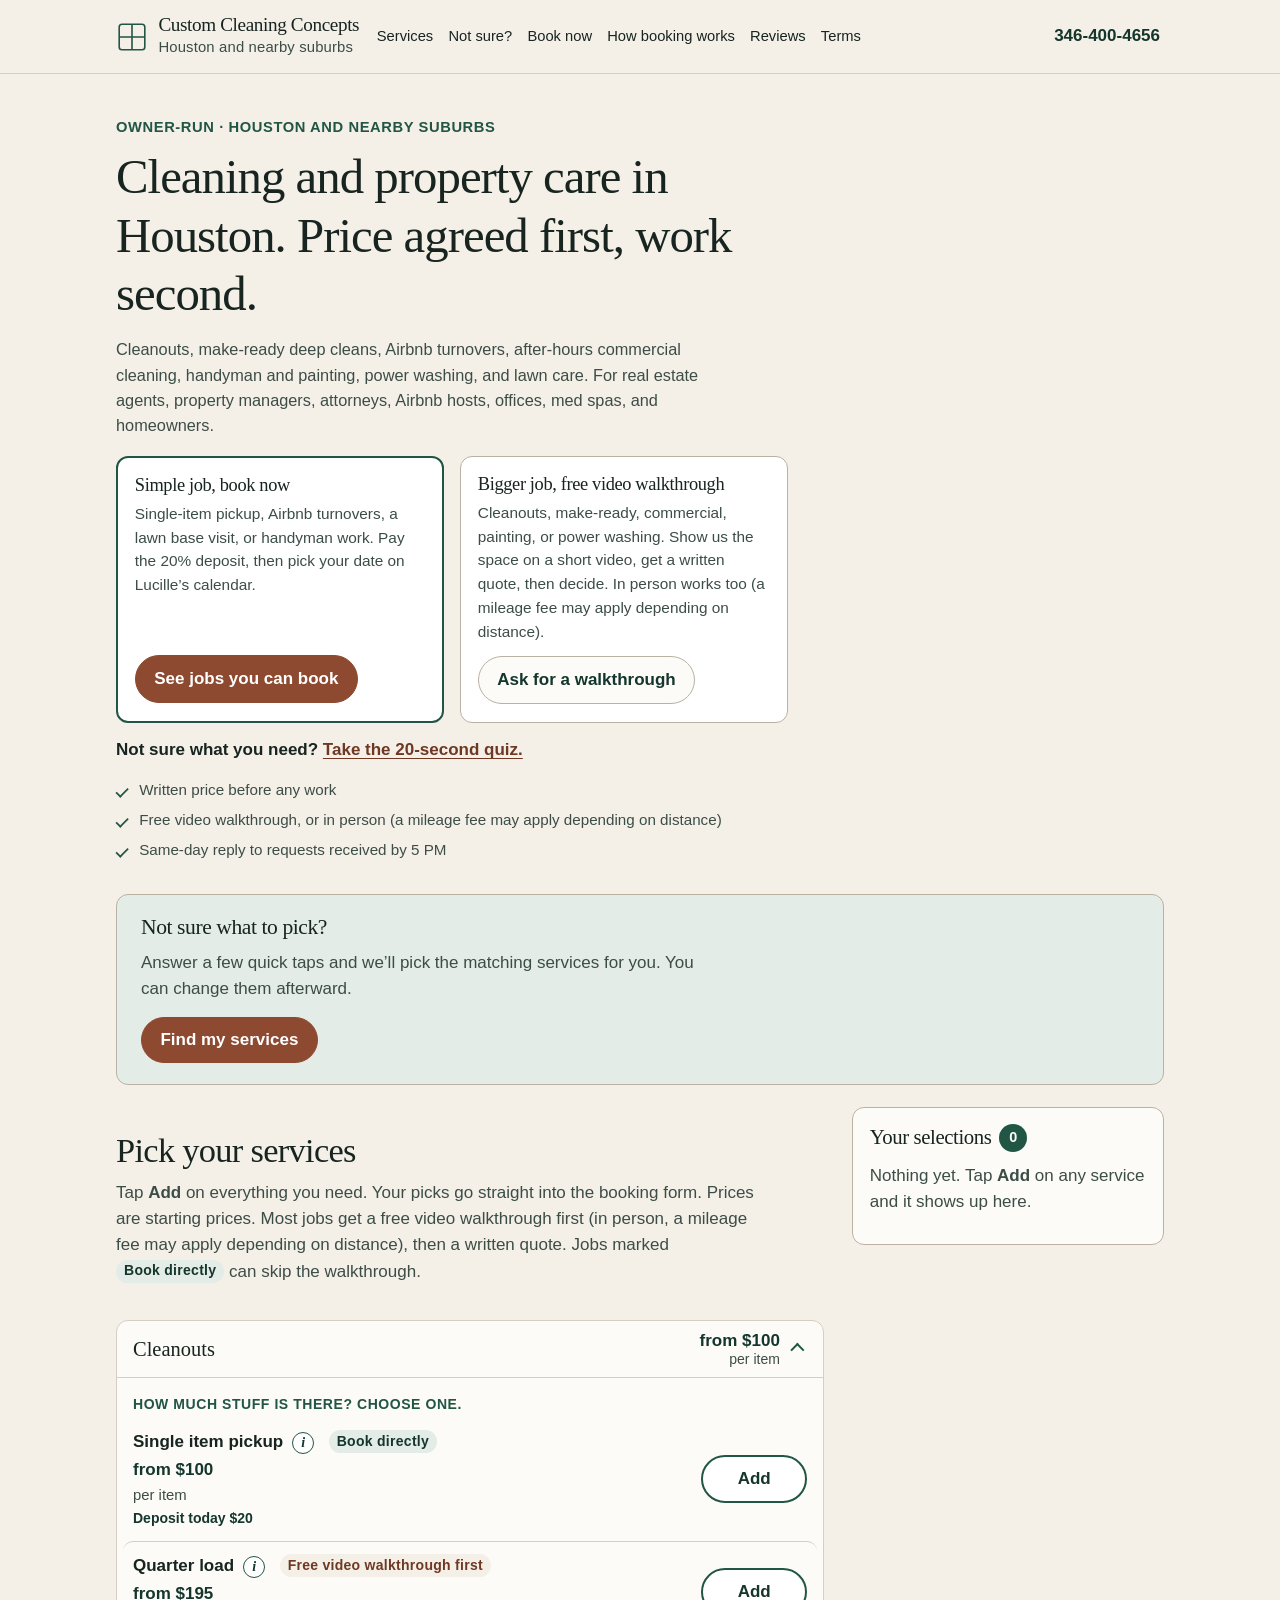
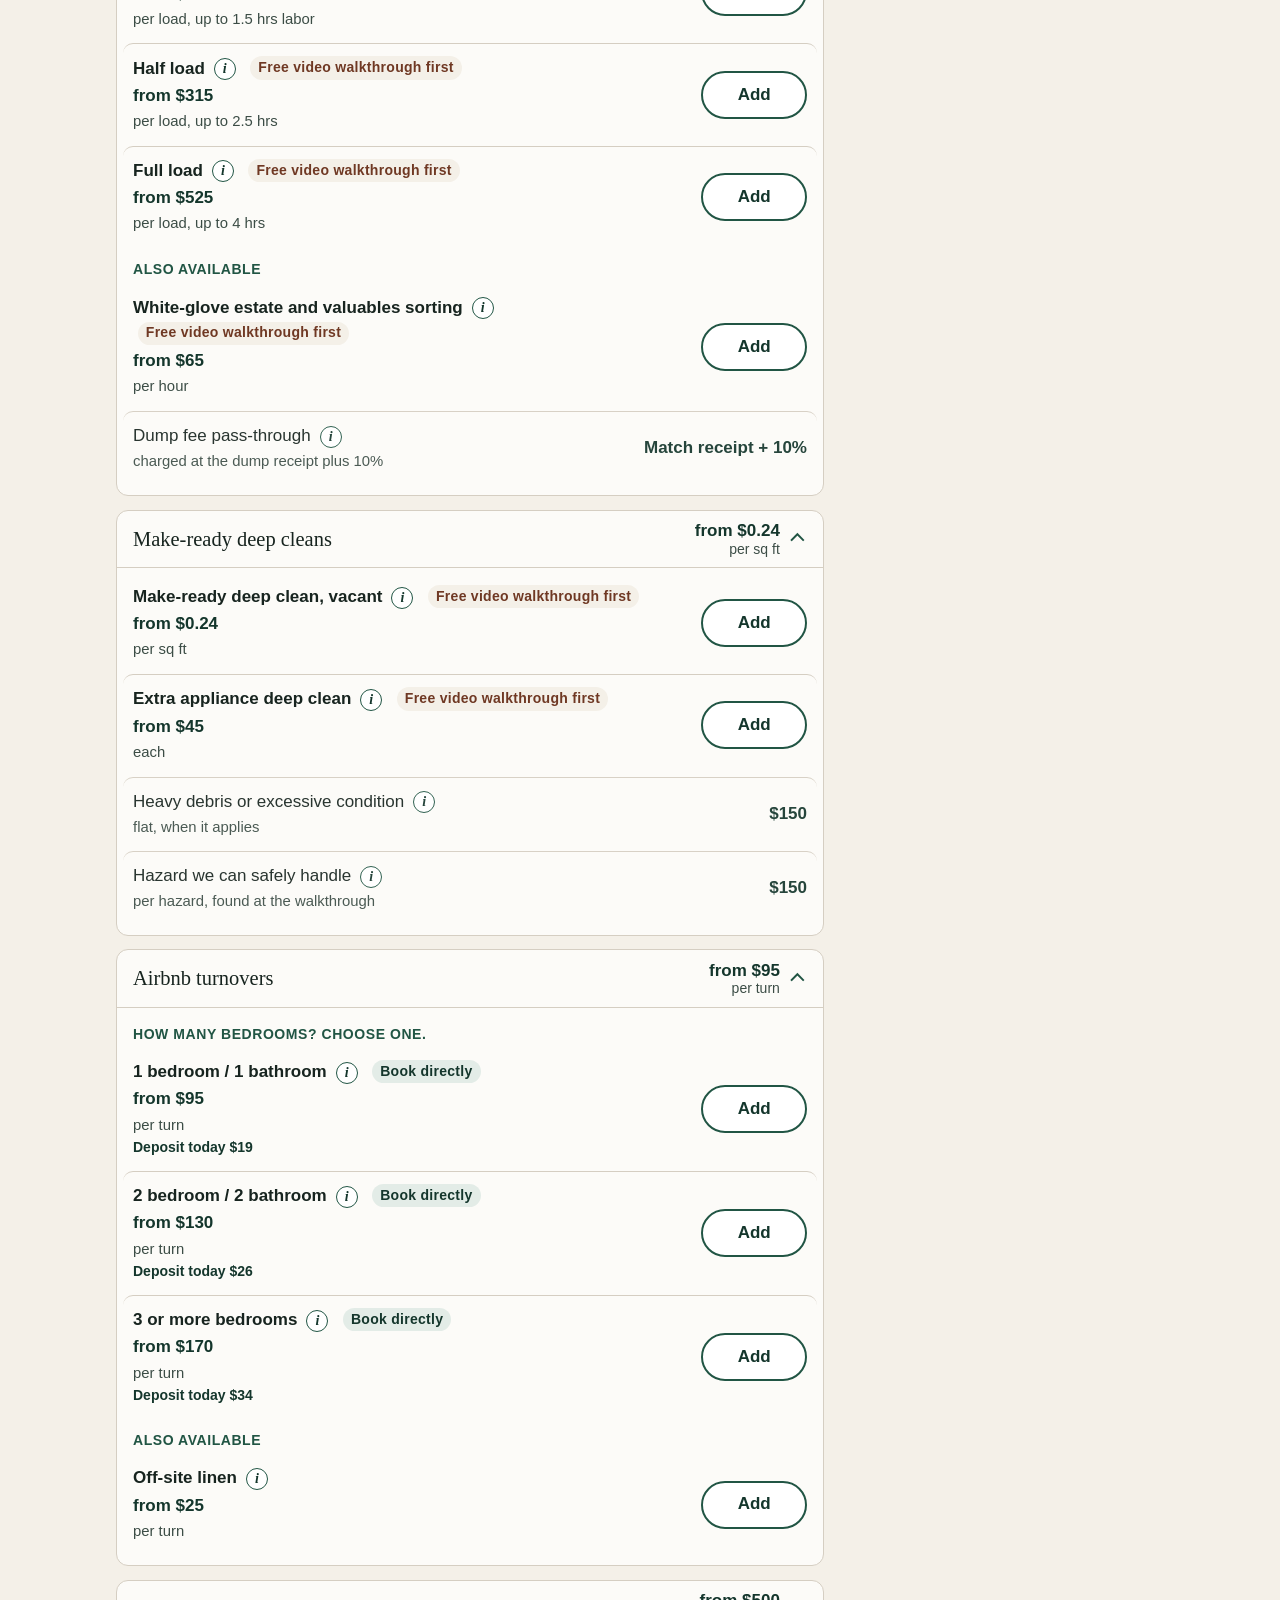
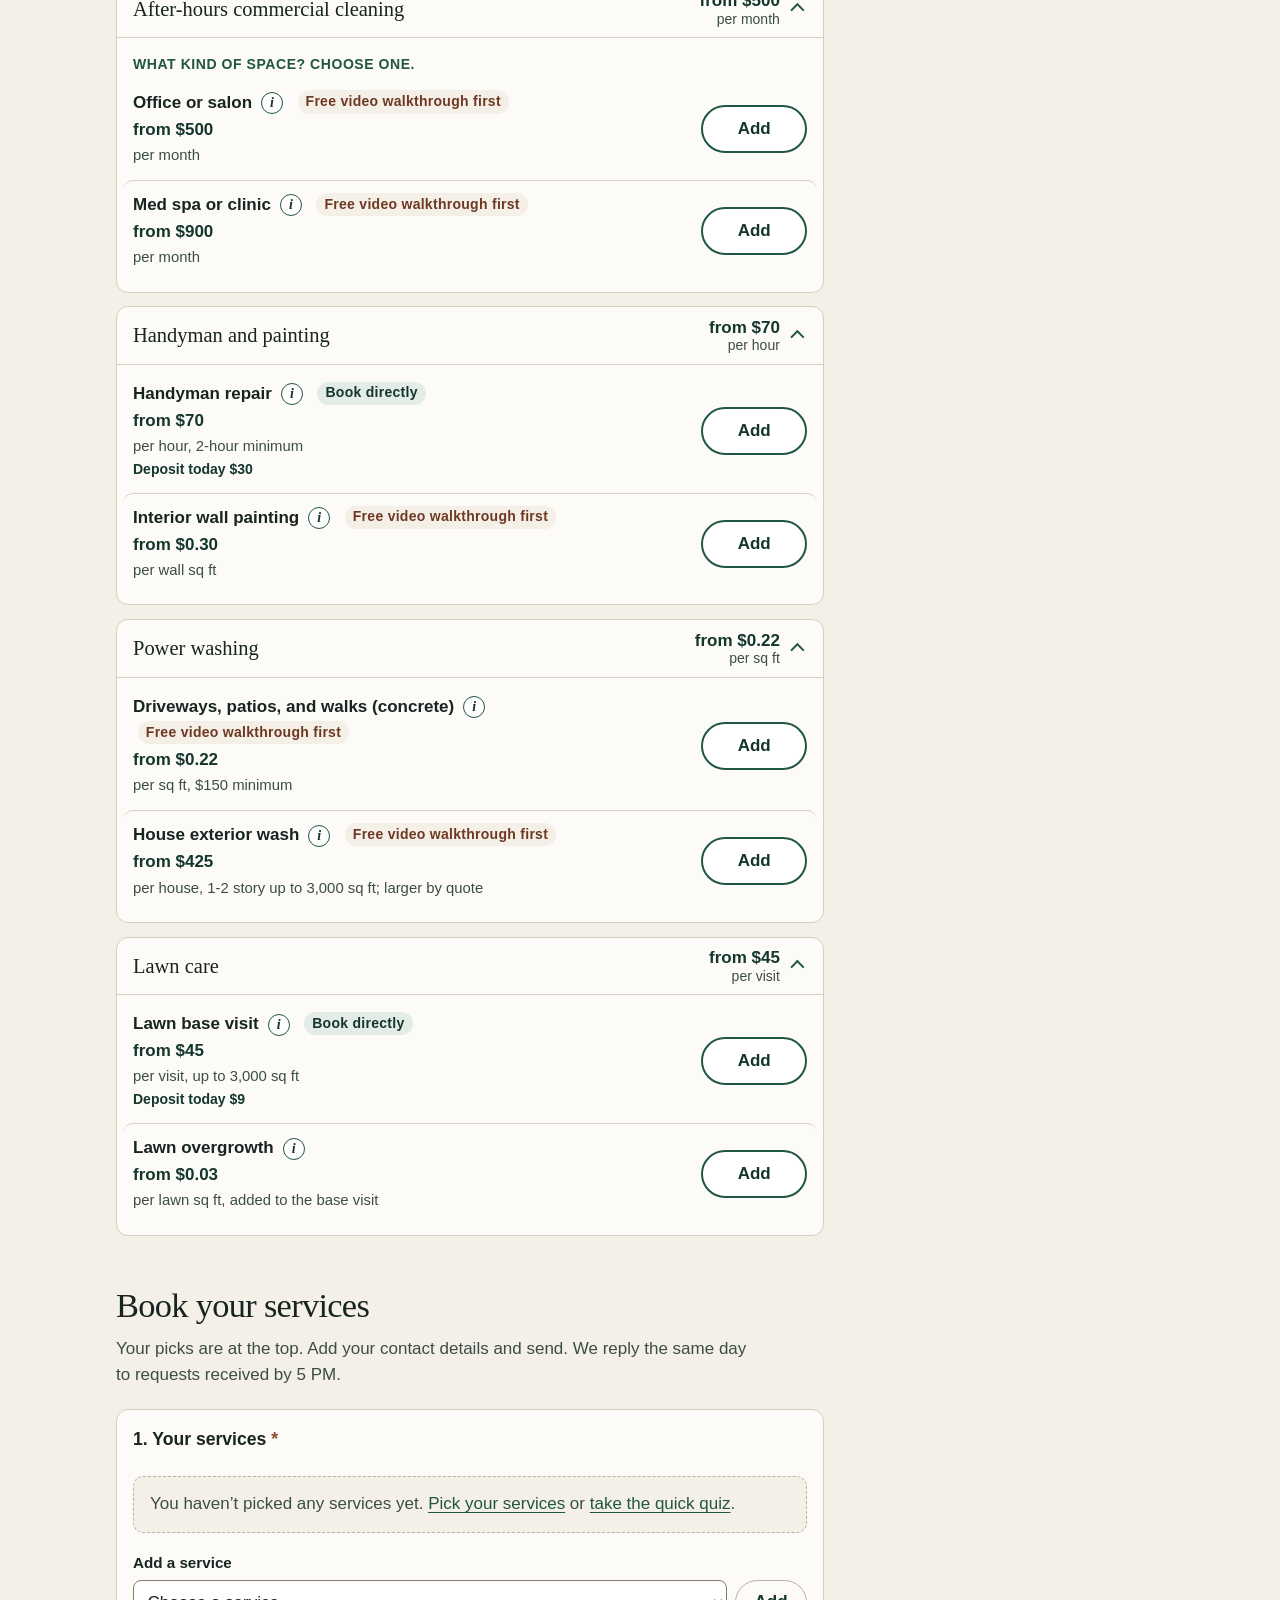
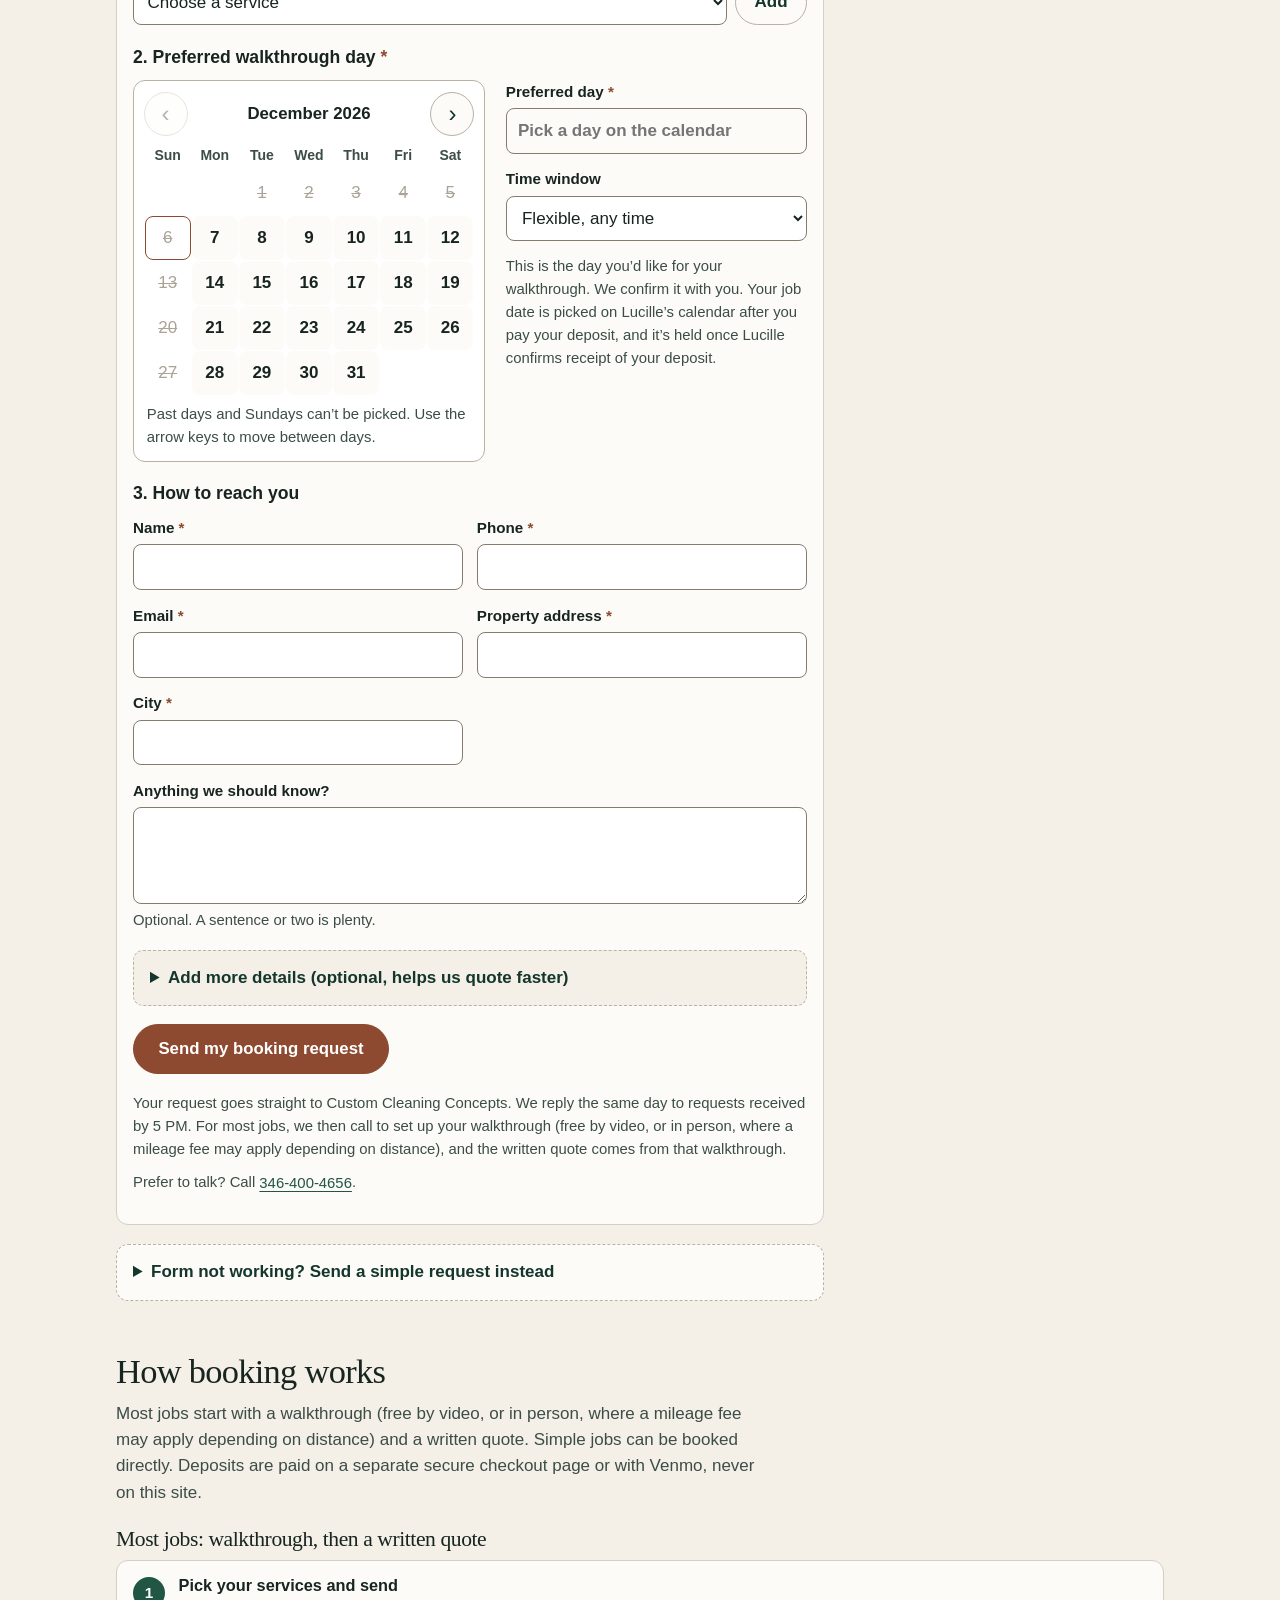
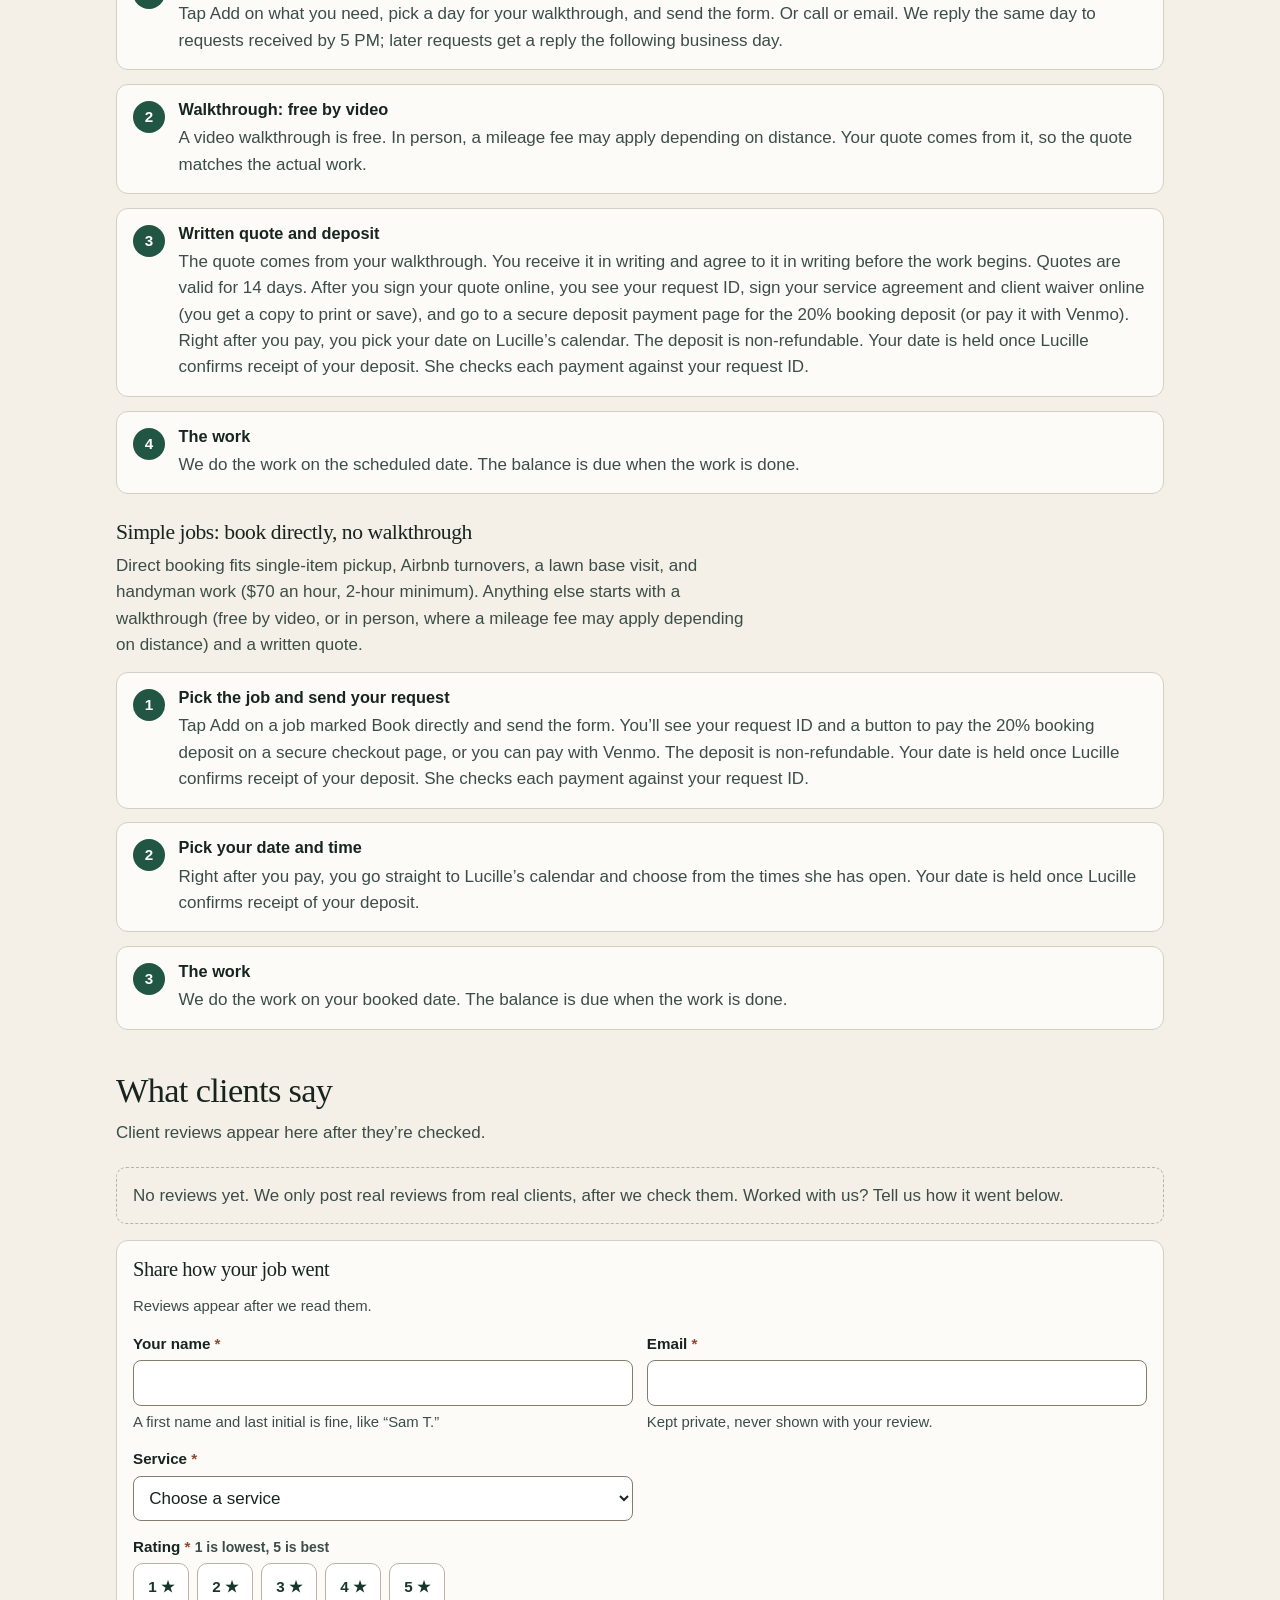
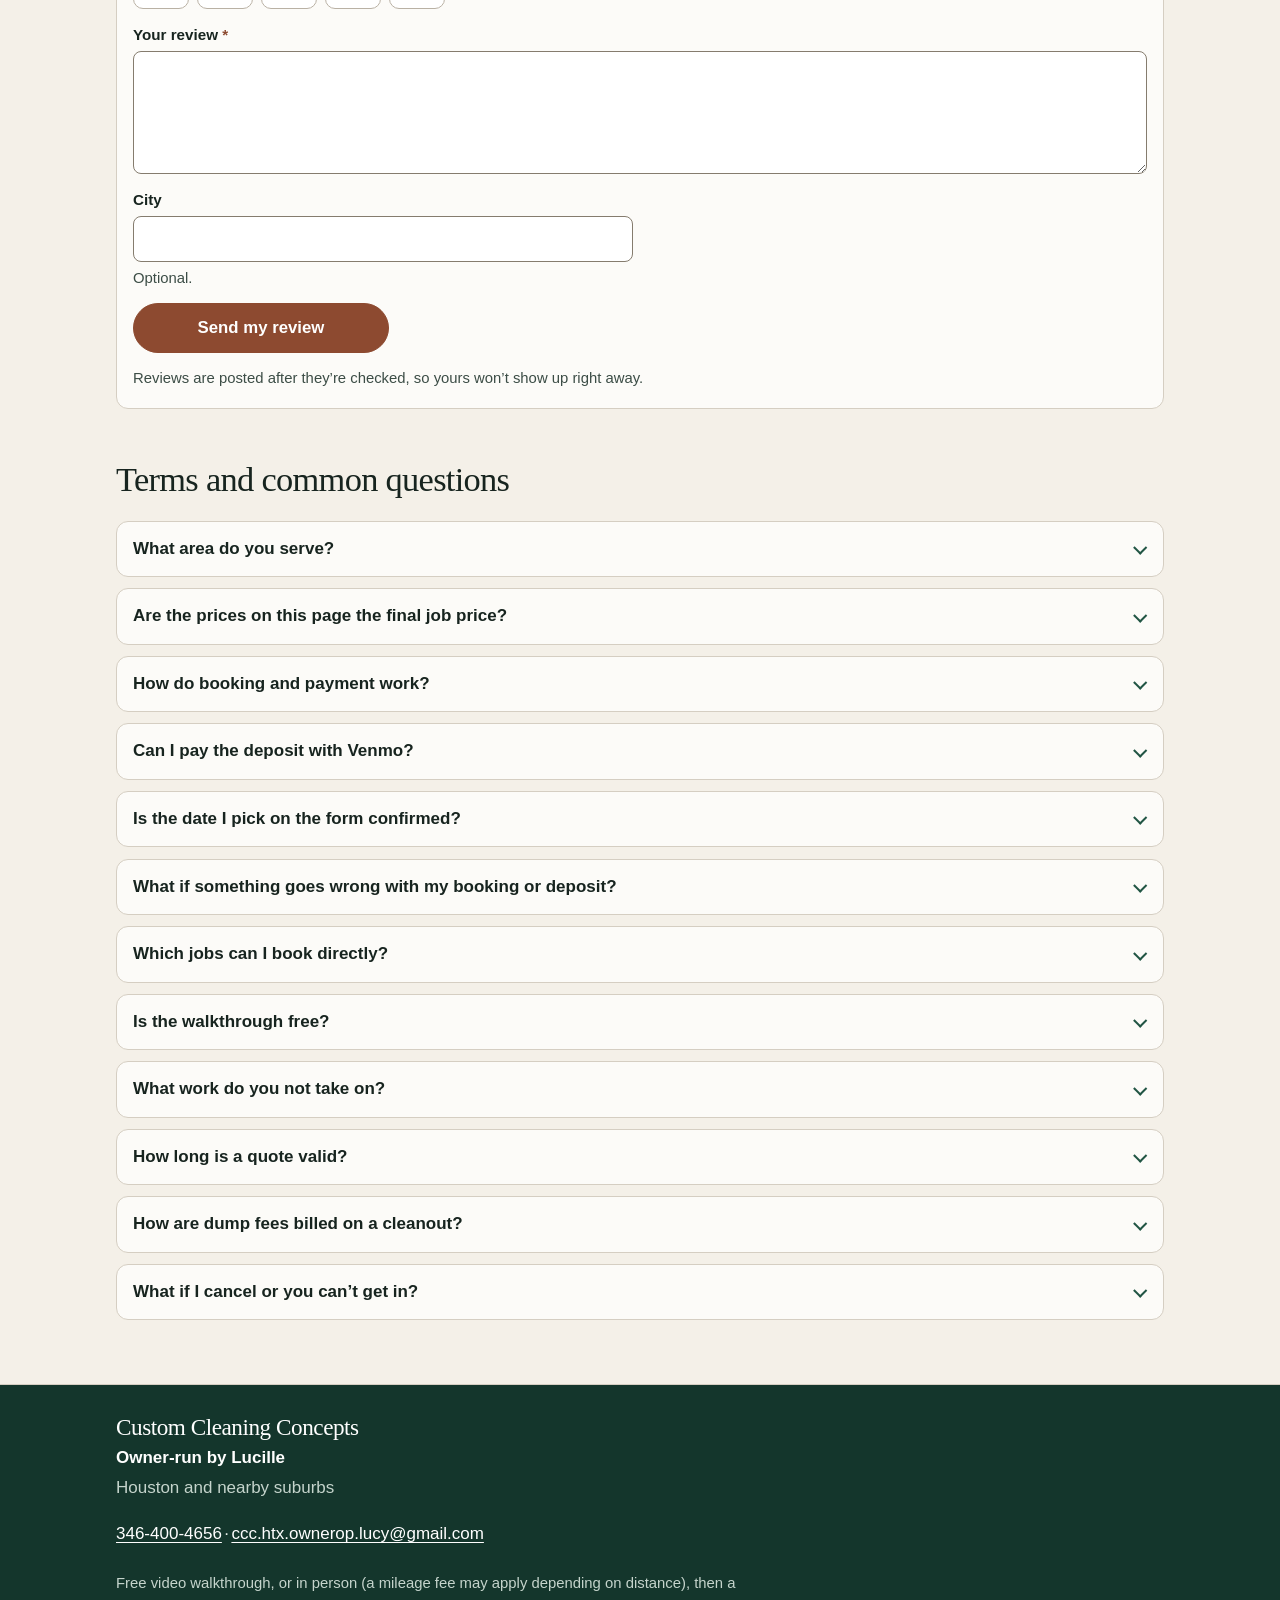
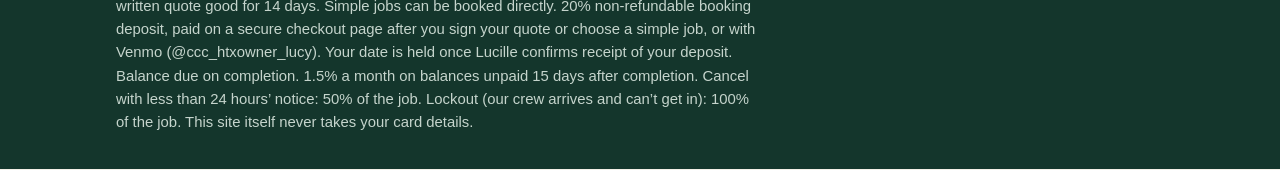
==== commit ded1a3d1: "Switch staging deposits to the new payment links and show the request ID with a Copy ID button next " ====
--- a/index.html
+++ b/index.html
@@ -9,7 +9,11 @@
   <meta name="theme-color" content="#14362c">
   <link rel="stylesheet" href="styles.css">
   <script>document.documentElement.className += " js";</script>
-  
+  <!--
+    FORM CONFIG: booking requests go to the form service address set as FORM_ACTION
+    in the script at the bottom. Selected services are sent as one readable
+    "Services selected" field plus one hidden field per service.
+  -->
 </head>
 <body>
   <a class="skip" href="#main">Skip to content</a>
@@ -86,7 +90,7 @@
         <summary><span class="svc-title">Cleanouts</span><span class="svc-from">from $100<small> per item</small></span><span class="svc-count" hidden></span><span class="chev" aria-hidden="true"></span></summary>
         <ul class="rates">
           <li class="group-label">How much stuff is there? Choose one.</li>
-          <li class="rate" data-id="co-single" data-code="CO-ITEM" data-label="Cleanouts: single item pickup" data-price="from $100" data-unit="per item" data-section="Cleanouts" data-group="cleanout" data-direct="1" data-deposit="20" data-pay="https://buy.stripe.com/6oU9AT4GX5Ww5ul7xA38408"><span class="rate-name">Single item pickup<button type="button" class="info-btn" aria-expanded="false" aria-controls="scope-co-item" title="We pick up and haul away one agreed item, such as a mattress, couch, or appliance." hidden><span class="info-i" aria-hidden="true">i</span><span class="sr-only">What&rsquo;s included: Cleanouts: single item pickup</span></button> <span class="tag">Book directly</span></span><span class="rate-price">from $100</span><span class="rate-unit">per item</span><span class="rate-dep">Deposit today $20</span><div class="scope" id="scope-co-item" role="region" aria-label="What&rsquo;s included: Cleanouts: single item pickup" hidden><p class="scope-sum">We pick up and haul away one agreed item, such as a mattress, couch, or appliance.</p><p class="scope-h">What&rsquo;s included</p><ul><li>Pickup of one agreed item from the property.</li><li>Loading and hauling that item away.</li><li>Labor for a single-item haul, which is the posted minimum for this code.</li><li>A timestamped photo of the space after the item is gone, if you want one on file.</li></ul><p class="scope-h">Not included / extra</p><ul><li>Dump and landfill fees are not included in the labor and are billed later at the dump receipt plus 10% (code CO-DUMP).</li><li>Additional items are billed as their own lines, or as a load-based cleanout if that fits better.</li><li>CCC will not handle, transport, or dispose of automotive fluids, wet paint, unsealed industrial chemicals, asbestos, medical waste or needles, or severe toxigenic mold.</li></ul><p class="scope-h">Please have ready</p><ul><li>Clear access to the item, including working gate or lockbox codes.</li><li>Confirm you have the legal right to have items removed (ownership, power of attorney, executor authority, or a writ of possession).</li></ul></div></li>
+          <li class="rate" data-id="co-single" data-code="CO-ITEM" data-label="Cleanouts: single item pickup" data-price="from $100" data-unit="per item" data-section="Cleanouts" data-group="cleanout" data-direct="1" data-deposit="20" data-pay="https://square.link/u/PThb5n2o"><span class="rate-name">Single item pickup<button type="button" class="info-btn" aria-expanded="false" aria-controls="scope-co-item" title="We pick up and haul away one agreed item, such as a mattress, couch, or appliance." hidden><span class="info-i" aria-hidden="true">i</span><span class="sr-only">What&rsquo;s included: Cleanouts: single item pickup</span></button> <span class="tag">Book directly</span></span><span class="rate-price">from $100</span><span class="rate-unit">per item</span><span class="rate-dep">Deposit today $20</span><div class="scope" id="scope-co-item" role="region" aria-label="What&rsquo;s included: Cleanouts: single item pickup" hidden><p class="scope-sum">We pick up and haul away one agreed item, such as a mattress, couch, or appliance.</p><p class="scope-h">What&rsquo;s included</p><ul><li>Pickup of one agreed item from the property.</li><li>Loading and hauling that item away.</li><li>Labor for a single-item haul, which is the posted minimum for this code.</li><li>A timestamped photo of the space after the item is gone, if you want one on file.</li></ul><p class="scope-h">Not included / extra</p><ul><li>Dump and landfill fees are not included in the labor and are billed later at the dump receipt plus 10% (code CO-DUMP).</li><li>Additional items are billed as their own lines, or as a load-based cleanout if that fits better.</li><li>CCC will not handle, transport, or dispose of automotive fluids, wet paint, unsealed industrial chemicals, asbestos, medical waste or needles, or severe toxigenic mold.</li></ul><p class="scope-h">Please have ready</p><ul><li>Clear access to the item, including working gate or lockbox codes.</li><li>Confirm you have the legal right to have items removed (ownership, power of attorney, executor authority, or a writ of possession).</li></ul></div></li>
           <li class="rate" data-id="co-quarter" data-code="CO-QTR" data-label="Cleanouts: quarter load" data-price="from $195" data-unit="per load, up to 1.5 hrs labor" data-section="Cleanouts" data-group="cleanout"><span class="rate-name">Quarter load<button type="button" class="info-btn" aria-expanded="false" aria-controls="scope-co-qtr" title="We haul a quarter truck or trailer load of debris, with up to 1.5 hours of labor included." hidden><span class="info-i" aria-hidden="true">i</span><span class="sr-only">What&rsquo;s included: Cleanouts: quarter load</span></button> <span class="tag tag-walk">Free video walkthrough first</span></span><span class="rate-price">from $195</span><span class="rate-unit">per load, up to 1.5 hrs labor</span><div class="scope" id="scope-co-qtr" role="region" aria-label="What&rsquo;s included: Cleanouts: quarter load" hidden><p class="scope-sum">We haul a quarter truck or trailer load of debris, with up to 1.5 hours of labor included.</p><p class="scope-h">What&rsquo;s included</p><ul><li>Removal of abandoned furniture, trash, and loose debris in the agreed areas, up to a quarter load.</li><li>Up to 1.5 hours of labor included in this load.</li><li>Loading and hauling the load away.</li><li>Work stops at the load size or the labor time, whichever comes first.</li></ul><p class="scope-h">Not included / extra</p><ul><li>Dump and landfill fees are not included in the labor and are billed later at the dump receipt plus 10% (code CO-DUMP).</li><li>Labor beyond 1.5 hours, or a larger load, is a different cleanout line or a change order.</li><li>A white-glove valuables sort is a separate hourly line (code CO-SORT).</li><li>Heavy debris or an excessive condition found on arrival is a flat $150 (code MR-SURC), or the work pauses for a revised estimate.</li><li>CCC will not handle, transport, or dispose of automotive fluids, wet paint, unsealed industrial chemicals, asbestos, medical waste or needles, or severe toxigenic mold.</li></ul><p class="scope-h">Please have ready</p><ul><li>Confirm you have the legal right to have items removed (ownership, power of attorney, executor authority, or a writ of possession).</li><li>Working access (lockbox, gate, or door codes, or someone on site to let us in). If the crew arrives and cannot get in, the job is charged in full.</li><li>Electricity and running hot water must be on for the whole job. If they are off when we arrive, we may have to reschedule and the 20% deposit is kept.</li></ul></div></li>
           <li class="rate" data-id="co-half" data-code="CO-HALF" data-label="Cleanouts: half load" data-price="from $315" data-unit="per load, up to 2.5 hrs" data-section="Cleanouts" data-group="cleanout"><span class="rate-name">Half load<button type="button" class="info-btn" aria-expanded="false" aria-controls="scope-co-half" title="We haul a half truck or trailer load of debris, with up to 2.5 hours of labor included." hidden><span class="info-i" aria-hidden="true">i</span><span class="sr-only">What&rsquo;s included: Cleanouts: half load</span></button> <span class="tag tag-walk">Free video walkthrough first</span></span><span class="rate-price">from $315</span><span class="rate-unit">per load, up to 2.5 hrs</span><div class="scope" id="scope-co-half" role="region" aria-label="What&rsquo;s included: Cleanouts: half load" hidden><p class="scope-sum">We haul a half truck or trailer load of debris, with up to 2.5 hours of labor included.</p><p class="scope-h">What&rsquo;s included</p><ul><li>Removal of abandoned furniture, trash, and loose debris in the agreed areas, up to a half load.</li><li>Up to 2.5 hours of labor included in this load.</li><li>Loading and hauling the load away.</li><li>Work stops at the load size or the labor time, whichever comes first.</li></ul><p class="scope-h">Not included / extra</p><ul><li>Dump and landfill fees are not included in the labor and are billed later at the dump receipt plus 10% (code CO-DUMP).</li><li>Labor beyond 2.5 hours, or a larger load, is a different cleanout line or a change order.</li><li>A white-glove valuables sort is a separate hourly line (code CO-SORT).</li><li>Heavy debris or an excessive condition found on arrival is a flat $150 (code MR-SURC), or the work pauses for a revised estimate.</li><li>CCC will not handle, transport, or dispose of automotive fluids, wet paint, unsealed industrial chemicals, asbestos, medical waste or needles, or severe toxigenic mold.</li></ul><p class="scope-h">Please have ready</p><ul><li>Confirm you have the legal right to have items removed (ownership, power of attorney, executor authority, or a writ of possession).</li><li>Working access (lockbox, gate, or door codes, or someone on site to let us in). If the crew arrives and cannot get in, the job is charged in full.</li><li>Electricity and running hot water must be on for the whole job. If they are off when we arrive, we may have to reschedule and the 20% deposit is kept.</li></ul></div></li>
           <li class="rate" data-id="co-full" data-code="CO-FULL" data-label="Cleanouts: full load" data-price="from $525" data-unit="per load, up to 4 hrs" data-section="Cleanouts" data-group="cleanout"><span class="rate-name">Full load<button type="button" class="info-btn" aria-expanded="false" aria-controls="scope-co-full" title="We haul a full truck or trailer load of debris, with up to 4 hours of labor included." hidden><span class="info-i" aria-hidden="true">i</span><span class="sr-only">What&rsquo;s included: Cleanouts: full load</span></button> <span class="tag tag-walk">Free video walkthrough first</span></span><span class="rate-price">from $525</span><span class="rate-unit">per load, up to 4 hrs</span><div class="scope" id="scope-co-full" role="region" aria-label="What&rsquo;s included: Cleanouts: full load" hidden><p class="scope-sum">We haul a full truck or trailer load of debris, with up to 4 hours of labor included.</p><p class="scope-h">What&rsquo;s included</p><ul><li>Removal of abandoned furniture, trash, and loose debris from the agreed areas, up to a full load.</li><li>Closets, attic access, garage, storage sheds, and exterior yard debris are included only as they fit in this load and labor time.</li><li>Up to 4 hours of labor included in this load.</li><li>Loading and hauling the load away.</li><li>Work stops at the load size or the labor time, whichever comes first.</li></ul><p class="scope-h">Not included / extra</p><ul><li>Dump and landfill fees are not included in the labor and are billed later at the dump receipt plus 10% (code CO-DUMP).</li><li>Labor beyond 4 hours, or more than one full load, is an additional line or a change order.</li><li>A white-glove valuables sort is a separate hourly line (code CO-SORT).</li><li>Heavy debris or an excessive condition found on arrival is a flat $150 (code MR-SURC), or the work pauses for a revised estimate.</li><li>CCC will not handle, transport, or dispose of automotive fluids, wet paint, unsealed industrial chemicals, asbestos, medical waste or needles, or severe toxigenic mold.</li></ul><p class="scope-h">Please have ready</p><ul><li>Confirm you have the legal right to have items removed (ownership, power of attorney, executor authority, or a writ of possession).</li><li>Working access (lockbox, gate, or door codes, or someone on site to let us in). If the crew arrives and cannot get in, the job is charged in full.</li><li>Electricity and running hot water must be on for the whole job. If they are off when we arrive, we may have to reschedule and the 20% deposit is kept.</li></ul></div></li>
@@ -108,9 +112,9 @@
         <summary><span class="svc-title">Airbnb turnovers</span><span class="svc-from">from $95<small> per turn</small></span><span class="svc-count" hidden></span><span class="chev" aria-hidden="true"></span></summary>
         <ul class="rates">
           <li class="group-label">How many bedrooms? Choose one.</li>
-          <li class="rate" data-id="ab-1" data-code="AB-1BR" data-label="Airbnb turnover: 1 bed / 1 bath" data-price="from $95" data-unit="per turn" data-section="Airbnb turnover" data-group="airbnb" data-direct="1" data-deposit="19" data-pay="https://buy.stripe.com/bJe6oHb5l1Gg3mdaJM38409"><span class="rate-name">1 bedroom / 1 bathroom<button type="button" class="info-btn" aria-expanded="false" aria-controls="scope-ab-1br" title="A same-day 1 bedroom / 1 bathroom short-term rental reset, in the 11:00 AM to 4:00 PM window." hidden><span class="info-i" aria-hidden="true">i</span><span class="sr-only">What&rsquo;s included: Airbnb turnover: 1 bed / 1 bath</span></button> <span class="tag">Book directly</span></span><span class="rate-price">from $95</span><span class="rate-unit">per turn</span><span class="rate-dep">Deposit today $19</span><div class="scope" id="scope-ab-1br" role="region" aria-label="What&rsquo;s included: Airbnb turnover: 1 bed / 1 bath" hidden><p class="scope-sum">A same-day 1 bedroom / 1 bathroom short-term rental reset, in the 11:00 AM to 4:00 PM window.</p><p class="scope-h">What&rsquo;s included</p><ul><li>Strip sheets, pillowcases, and duvet covers from all beds, gather towels, washcloths, and bath mats, and start an on-site wash (or bag the linens if off-site laundry is on this quote).</li><li>Empty all trash bins and replace the liners, and check under beds, sofas, and furniture for left-behind items.</li><li>Kitchen: discard leftover food and wipe fridge shelves; clean the microwave inside and out; load and run the dishwasher; sanitize counters, sink, faucet, and backsplash; wipe the stovetop, oven exterior, and small appliances.</li><li>Bathrooms: scrub and sanitize the shower, glass doors, tub, and toilet; scrub the vanity; polish mirrors streak-free.</li><li>Sanitize remotes, light switches, thermostats, and door handles, and high-dust ceiling fans, light fixtures, and windowsills.</li><li>Remake beds with clean linens, stage fresh towel sets, and restock coffee, tea, sugar, welcome snacks, toilet paper, paper towels, hand soap, and dish soap from your on-site supplies.</li><li>Vacuum carpets and rugs, and damp-mop hard floors toward the exit.</li><li>Take timestamped photos of the staged rooms, report any guest damage or low supplies, and send you a completion text with a photo link.</li></ul><p class="scope-h">Not included / extra</p><ul><li>Off-site linen laundering is a separate $25 add-on per turn (code AB-LIN), unless that line is already on this quote.</li><li>Restocking uses the supplies you keep at the property; we report when those supplies are running low.</li><li>Tasks outside this list need to be requested in writing at least 48 hours before the service window, and may be extra.</li><li>Guests checking out after 11:00 AM without notice may delay completion or add a trip fee.</li></ul><p class="scope-h">Please have ready</p><ul><li>Clear access between 11:00 AM and 4:00 PM, with working lockbox or door codes.</li><li>Guests out by 11:00 AM, or tell us ahead if they will be late.</li><li>On-site restock supplies (coffee, tea, sugar, welcome snacks, toilet paper, paper towels, hand soap, and dish soap), and enough clean linen if laundry is done on site.</li><li>Electricity and running hot water on at the property.</li></ul></div></li>
-          <li class="rate" data-id="ab-2" data-code="AB-2BR" data-label="Airbnb turnover: 2 bed / 2 bath" data-price="from $130" data-unit="per turn" data-section="Airbnb turnover" data-group="airbnb" data-direct="1" data-deposit="26" data-pay="https://buy.stripe.com/bJe14n2yPckUbSJ3hk3840a"><span class="rate-name">2 bedroom / 2 bathroom<button type="button" class="info-btn" aria-expanded="false" aria-controls="scope-ab-2br" title="A same-day 2 bedroom / 2 bathroom short-term rental reset, in the 11:00 AM to 4:00 PM window." hidden><span class="info-i" aria-hidden="true">i</span><span class="sr-only">What&rsquo;s included: Airbnb turnover: 2 bed / 2 bath</span></button> <span class="tag">Book directly</span></span><span class="rate-price">from $130</span><span class="rate-unit">per turn</span><span class="rate-dep">Deposit today $26</span><div class="scope" id="scope-ab-2br" role="region" aria-label="What&rsquo;s included: Airbnb turnover: 2 bed / 2 bath" hidden><p class="scope-sum">A same-day 2 bedroom / 2 bathroom short-term rental reset, in the 11:00 AM to 4:00 PM window.</p><p class="scope-h">What&rsquo;s included</p><ul><li>Strip sheets, pillowcases, and duvet covers from all beds, gather towels, washcloths, and bath mats, and start an on-site wash (or bag the linens if off-site laundry is on this quote).</li><li>Empty all trash bins and replace the liners, and check under beds, sofas, and furniture for left-behind items.</li><li>Kitchen: discard leftover food and wipe fridge shelves; clean the microwave inside and out; load and run the dishwasher; sanitize counters, sink, faucet, and backsplash; wipe the stovetop, oven exterior, and small appliances.</li><li>Bathrooms: scrub and sanitize the shower, glass doors, tub, and toilet; scrub the vanity; polish mirrors streak-free.</li><li>Sanitize remotes, light switches, thermostats, and door handles, and high-dust ceiling fans, light fixtures, and windowsills.</li><li>Remake beds with clean linens, stage fresh towel sets, and restock coffee, tea, sugar, welcome snacks, toilet paper, paper towels, hand soap, and dish soap from your on-site supplies.</li><li>Vacuum carpets and rugs, and damp-mop hard floors toward the exit.</li><li>Take timestamped photos of the staged rooms, report any guest damage or low supplies, and send you a completion text with a photo link.</li></ul><p class="scope-h">Not included / extra</p><ul><li>Off-site linen laundering is a separate $25 add-on per turn (code AB-LIN), unless that line is already on this quote.</li><li>Restocking uses the supplies you keep at the property; we report when those supplies are running low.</li><li>Tasks outside this list need to be requested in writing at least 48 hours before the service window, and may be extra.</li><li>Guests checking out after 11:00 AM without notice may delay completion or add a trip fee.</li></ul><p class="scope-h">Please have ready</p><ul><li>Clear access between 11:00 AM and 4:00 PM, with working lockbox or door codes.</li><li>Guests out by 11:00 AM, or tell us ahead if they will be late.</li><li>On-site restock supplies (coffee, tea, sugar, welcome snacks, toilet paper, paper towels, hand soap, and dish soap), and enough clean linen if laundry is done on site.</li><li>Electricity and running hot water on at the property.</li></ul></div></li>
-          <li class="rate" data-id="ab-3" data-code="AB-3BR" data-label="Airbnb turnover: 3 or more bedrooms" data-price="from $170" data-unit="per turn" data-section="Airbnb turnover" data-group="airbnb" data-direct="1" data-deposit="34" data-pay="https://buy.stripe.com/4gM5kDb5l70A9KBdVY3840b"><span class="rate-name">3 or more bedrooms<button type="button" class="info-btn" aria-expanded="false" aria-controls="scope-ab-3br" title="A same-day reset for a larger short-term rental (3 or more bedrooms), in the 11:00 AM to 4:00 PM window." hidden><span class="info-i" aria-hidden="true">i</span><span class="sr-only">What&rsquo;s included: Airbnb turnover: 3 or more bedrooms</span></button> <span class="tag">Book directly</span></span><span class="rate-price">from $170</span><span class="rate-unit">per turn</span><span class="rate-dep">Deposit today $34</span><div class="scope" id="scope-ab-3br" role="region" aria-label="What&rsquo;s included: Airbnb turnover: 3 or more bedrooms" hidden><p class="scope-sum">A same-day reset for a larger short-term rental (3 or more bedrooms), in the 11:00 AM to 4:00 PM window.</p><p class="scope-h">What&rsquo;s included</p><ul><li>Strip sheets, pillowcases, and duvet covers from all beds, gather towels, washcloths, and bath mats, and start an on-site wash (or bag the linens if off-site laundry is on this quote).</li><li>Empty all trash bins and replace the liners, and check under beds, sofas, and furniture for left-behind items.</li><li>Kitchen: discard leftover food and wipe fridge shelves; clean the microwave inside and out; load and run the dishwasher; sanitize counters, sink, faucet, and backsplash; wipe the stovetop, oven exterior, and small appliances.</li><li>Bathrooms: scrub and sanitize the shower, glass doors, tub, and toilet; scrub the vanity; polish mirrors streak-free.</li><li>Sanitize remotes, light switches, thermostats, and door handles, and high-dust ceiling fans, light fixtures, and windowsills.</li><li>Remake beds with clean linens, stage fresh towel sets, and restock coffee, tea, sugar, welcome snacks, toilet paper, paper towels, hand soap, and dish soap from your on-site supplies.</li><li>Vacuum carpets and rugs, and damp-mop hard floors toward the exit.</li><li>Take timestamped photos of the staged rooms, report any guest damage or low supplies, and send you a completion text with a photo link.</li></ul><p class="scope-h">Not included / extra</p><ul><li>Off-site linen laundering is a separate $25 add-on per turn (code AB-LIN), unless that line is already on this quote.</li><li>Restocking uses the supplies you keep at the property; we report when those supplies are running low.</li><li>Tasks outside this list need to be requested in writing at least 48 hours before the service window, and may be extra.</li><li>Guests checking out after 11:00 AM without notice may delay completion or add a trip fee.</li></ul><p class="scope-h">Please have ready</p><ul><li>Clear access between 11:00 AM and 4:00 PM, with working lockbox or door codes.</li><li>Guests out by 11:00 AM, or tell us ahead if they will be late.</li><li>On-site restock supplies (coffee, tea, sugar, welcome snacks, toilet paper, paper towels, hand soap, and dish soap), and enough clean linen if laundry is done on site.</li><li>Electricity and running hot water on at the property.</li></ul></div></li>
+          <li class="rate" data-id="ab-1" data-code="AB-1BR" data-label="Airbnb turnover: 1 bed / 1 bath" data-price="from $95" data-unit="per turn" data-section="Airbnb turnover" data-group="airbnb" data-direct="1" data-deposit="19" data-pay="https://square.link/u/ES3k8R5e"><span class="rate-name">1 bedroom / 1 bathroom<button type="button" class="info-btn" aria-expanded="false" aria-controls="scope-ab-1br" title="A same-day 1 bedroom / 1 bathroom short-term rental reset, in the 11:00 AM to 4:00 PM window." hidden><span class="info-i" aria-hidden="true">i</span><span class="sr-only">What&rsquo;s included: Airbnb turnover: 1 bed / 1 bath</span></button> <span class="tag">Book directly</span></span><span class="rate-price">from $95</span><span class="rate-unit">per turn</span><span class="rate-dep">Deposit today $19</span><div class="scope" id="scope-ab-1br" role="region" aria-label="What&rsquo;s included: Airbnb turnover: 1 bed / 1 bath" hidden><p class="scope-sum">A same-day 1 bedroom / 1 bathroom short-term rental reset, in the 11:00 AM to 4:00 PM window.</p><p class="scope-h">What&rsquo;s included</p><ul><li>Strip sheets, pillowcases, and duvet covers from all beds, gather towels, washcloths, and bath mats, and start an on-site wash (or bag the linens if off-site laundry is on this quote).</li><li>Empty all trash bins and replace the liners, and check under beds, sofas, and furniture for left-behind items.</li><li>Kitchen: discard leftover food and wipe fridge shelves; clean the microwave inside and out; load and run the dishwasher; sanitize counters, sink, faucet, and backsplash; wipe the stovetop, oven exterior, and small appliances.</li><li>Bathrooms: scrub and sanitize the shower, glass doors, tub, and toilet; scrub the vanity; polish mirrors streak-free.</li><li>Sanitize remotes, light switches, thermostats, and door handles, and high-dust ceiling fans, light fixtures, and windowsills.</li><li>Remake beds with clean linens, stage fresh towel sets, and restock coffee, tea, sugar, welcome snacks, toilet paper, paper towels, hand soap, and dish soap from your on-site supplies.</li><li>Vacuum carpets and rugs, and damp-mop hard floors toward the exit.</li><li>Take timestamped photos of the staged rooms, report any guest damage or low supplies, and send you a completion text with a photo link.</li></ul><p class="scope-h">Not included / extra</p><ul><li>Off-site linen laundering is a separate $25 add-on per turn (code AB-LIN), unless that line is already on this quote.</li><li>Restocking uses the supplies you keep at the property; we report when those supplies are running low.</li><li>Tasks outside this list need to be requested in writing at least 48 hours before the service window, and may be extra.</li><li>Guests checking out after 11:00 AM without notice may delay completion or add a trip fee.</li></ul><p class="scope-h">Please have ready</p><ul><li>Clear access between 11:00 AM and 4:00 PM, with working lockbox or door codes.</li><li>Guests out by 11:00 AM, or tell us ahead if they will be late.</li><li>On-site restock supplies (coffee, tea, sugar, welcome snacks, toilet paper, paper towels, hand soap, and dish soap), and enough clean linen if laundry is done on site.</li><li>Electricity and running hot water on at the property.</li></ul></div></li>
+          <li class="rate" data-id="ab-2" data-code="AB-2BR" data-label="Airbnb turnover: 2 bed / 2 bath" data-price="from $130" data-unit="per turn" data-section="Airbnb turnover" data-group="airbnb" data-direct="1" data-deposit="26" data-pay="https://square.link/u/DMD5OFao"><span class="rate-name">2 bedroom / 2 bathroom<button type="button" class="info-btn" aria-expanded="false" aria-controls="scope-ab-2br" title="A same-day 2 bedroom / 2 bathroom short-term rental reset, in the 11:00 AM to 4:00 PM window." hidden><span class="info-i" aria-hidden="true">i</span><span class="sr-only">What&rsquo;s included: Airbnb turnover: 2 bed / 2 bath</span></button> <span class="tag">Book directly</span></span><span class="rate-price">from $130</span><span class="rate-unit">per turn</span><span class="rate-dep">Deposit today $26</span><div class="scope" id="scope-ab-2br" role="region" aria-label="What&rsquo;s included: Airbnb turnover: 2 bed / 2 bath" hidden><p class="scope-sum">A same-day 2 bedroom / 2 bathroom short-term rental reset, in the 11:00 AM to 4:00 PM window.</p><p class="scope-h">What&rsquo;s included</p><ul><li>Strip sheets, pillowcases, and duvet covers from all beds, gather towels, washcloths, and bath mats, and start an on-site wash (or bag the linens if off-site laundry is on this quote).</li><li>Empty all trash bins and replace the liners, and check under beds, sofas, and furniture for left-behind items.</li><li>Kitchen: discard leftover food and wipe fridge shelves; clean the microwave inside and out; load and run the dishwasher; sanitize counters, sink, faucet, and backsplash; wipe the stovetop, oven exterior, and small appliances.</li><li>Bathrooms: scrub and sanitize the shower, glass doors, tub, and toilet; scrub the vanity; polish mirrors streak-free.</li><li>Sanitize remotes, light switches, thermostats, and door handles, and high-dust ceiling fans, light fixtures, and windowsills.</li><li>Remake beds with clean linens, stage fresh towel sets, and restock coffee, tea, sugar, welcome snacks, toilet paper, paper towels, hand soap, and dish soap from your on-site supplies.</li><li>Vacuum carpets and rugs, and damp-mop hard floors toward the exit.</li><li>Take timestamped photos of the staged rooms, report any guest damage or low supplies, and send you a completion text with a photo link.</li></ul><p class="scope-h">Not included / extra</p><ul><li>Off-site linen laundering is a separate $25 add-on per turn (code AB-LIN), unless that line is already on this quote.</li><li>Restocking uses the supplies you keep at the property; we report when those supplies are running low.</li><li>Tasks outside this list need to be requested in writing at least 48 hours before the service window, and may be extra.</li><li>Guests checking out after 11:00 AM without notice may delay completion or add a trip fee.</li></ul><p class="scope-h">Please have ready</p><ul><li>Clear access between 11:00 AM and 4:00 PM, with working lockbox or door codes.</li><li>Guests out by 11:00 AM, or tell us ahead if they will be late.</li><li>On-site restock supplies (coffee, tea, sugar, welcome snacks, toilet paper, paper towels, hand soap, and dish soap), and enough clean linen if laundry is done on site.</li><li>Electricity and running hot water on at the property.</li></ul></div></li>
+          <li class="rate" data-id="ab-3" data-code="AB-3BR" data-label="Airbnb turnover: 3 or more bedrooms" data-price="from $170" data-unit="per turn" data-section="Airbnb turnover" data-group="airbnb" data-direct="1" data-deposit="34" data-pay="https://square.link/u/WtQLMj5o"><span class="rate-name">3 or more bedrooms<button type="button" class="info-btn" aria-expanded="false" aria-controls="scope-ab-3br" title="A same-day reset for a larger short-term rental (3 or more bedrooms), in the 11:00 AM to 4:00 PM window." hidden><span class="info-i" aria-hidden="true">i</span><span class="sr-only">What&rsquo;s included: Airbnb turnover: 3 or more bedrooms</span></button> <span class="tag">Book directly</span></span><span class="rate-price">from $170</span><span class="rate-unit">per turn</span><span class="rate-dep">Deposit today $34</span><div class="scope" id="scope-ab-3br" role="region" aria-label="What&rsquo;s included: Airbnb turnover: 3 or more bedrooms" hidden><p class="scope-sum">A same-day reset for a larger short-term rental (3 or more bedrooms), in the 11:00 AM to 4:00 PM window.</p><p class="scope-h">What&rsquo;s included</p><ul><li>Strip sheets, pillowcases, and duvet covers from all beds, gather towels, washcloths, and bath mats, and start an on-site wash (or bag the linens if off-site laundry is on this quote).</li><li>Empty all trash bins and replace the liners, and check under beds, sofas, and furniture for left-behind items.</li><li>Kitchen: discard leftover food and wipe fridge shelves; clean the microwave inside and out; load and run the dishwasher; sanitize counters, sink, faucet, and backsplash; wipe the stovetop, oven exterior, and small appliances.</li><li>Bathrooms: scrub and sanitize the shower, glass doors, tub, and toilet; scrub the vanity; polish mirrors streak-free.</li><li>Sanitize remotes, light switches, thermostats, and door handles, and high-dust ceiling fans, light fixtures, and windowsills.</li><li>Remake beds with clean linens, stage fresh towel sets, and restock coffee, tea, sugar, welcome snacks, toilet paper, paper towels, hand soap, and dish soap from your on-site supplies.</li><li>Vacuum carpets and rugs, and damp-mop hard floors toward the exit.</li><li>Take timestamped photos of the staged rooms, report any guest damage or low supplies, and send you a completion text with a photo link.</li></ul><p class="scope-h">Not included / extra</p><ul><li>Off-site linen laundering is a separate $25 add-on per turn (code AB-LIN), unless that line is already on this quote.</li><li>Restocking uses the supplies you keep at the property; we report when those supplies are running low.</li><li>Tasks outside this list need to be requested in writing at least 48 hours before the service window, and may be extra.</li><li>Guests checking out after 11:00 AM without notice may delay completion or add a trip fee.</li></ul><p class="scope-h">Please have ready</p><ul><li>Clear access between 11:00 AM and 4:00 PM, with working lockbox or door codes.</li><li>Guests out by 11:00 AM, or tell us ahead if they will be late.</li><li>On-site restock supplies (coffee, tea, sugar, welcome snacks, toilet paper, paper towels, hand soap, and dish soap), and enough clean linen if laundry is done on site.</li><li>Electricity and running hot water on at the property.</li></ul></div></li>
           <li class="group-label">Also available</li>
           <li class="rate" data-id="ab-linen" data-code="AB-LIN" data-label="Airbnb off-site linen" data-price="from $25" data-unit="per turn" data-section="Airbnb turnover"><span class="rate-name">Off-site linen<button type="button" class="info-btn" aria-expanded="false" aria-controls="scope-ab-lin" title="We bag the property&#x27;s linens, wash them off-site, and return them for that turnover, billed at $25 per turn." hidden><span class="info-i" aria-hidden="true">i</span><span class="sr-only">What&rsquo;s included: Airbnb off-site linen</span></button></span><span class="rate-price">from $25</span><span class="rate-unit">per turn</span><div class="scope" id="scope-ab-lin" role="region" aria-label="What&rsquo;s included: Airbnb off-site linen" hidden><p class="scope-sum">We bag the property&#x27;s linens, wash them off-site, and return them for that turnover, billed at $25 per turn.</p><p class="scope-h">What&rsquo;s included</p><ul><li>Bag used sheets, pillowcases, duvet covers, bath towels, hand towels, washcloths, and bath mats.</li><li>Wash those linens off-site.</li><li>Return and stage the clean sets as part of that turnover.</li><li>Billed as a flat $25 add-on per turnover.</li></ul><p class="scope-h">Not included / extra</p><ul><li>The turnover clean itself is a separate line (AB-1BR, AB-2BR, or AB-3BR).</li><li>On-site laundry is already part of a standard turnover when this add-on is not on the quote.</li></ul><p class="scope-h">Please have ready</p><ul><li>Enough linen sets for the beds and baths, ready to bag.</li><li>Tell us if a set is missing before the turnover.</li></ul></div></li>
         </ul>
@@ -126,7 +130,7 @@
       <details class="service reveal" open>
         <summary><span class="svc-title">Handyman and painting</span><span class="svc-from">from $70<small> per hour</small></span><span class="svc-count" hidden></span><span class="chev" aria-hidden="true"></span></summary>
         <ul class="rates">
-          <li class="rate" data-id="hm-repair" data-code="HM-REP" data-label="Handyman repair (2-hour minimum)" data-price="from $70" data-unit="per hour, 2-hour minimum" data-section="Handyman and painting" data-direct="1" data-deposit="30"><span class="rate-name">Handyman repair<button type="button" class="info-btn" aria-expanded="false" aria-controls="scope-hm-rep" title="Hourly handyman work for minor patches, trim, and fixture repairs, with a 2-hour minimum ($140)." hidden><span class="info-i" aria-hidden="true">i</span><span class="sr-only">What&rsquo;s included: Handyman repair (2-hour minimum)</span></button> <span class="tag">Book directly</span></span><span class="rate-price">from $70</span><span class="rate-unit">per hour, 2-hour minimum</span><span class="rate-dep">Deposit $30, Lucille sends your link</span><div class="scope" id="scope-hm-rep" role="region" aria-label="What&rsquo;s included: Handyman repair (2-hour minimum)" hidden><p class="scope-sum">Hourly handyman work for minor patches, trim, and fixture repairs, with a 2-hour minimum ($140).</p><p class="scope-h">What&rsquo;s included</p><ul><li>Patch drywall holes, repair nail pops, and touch up damaged trim or baseboards.</li><li>Replace burned-out light bulbs, damaged outlet covers, and minor hardware.</li><li>Other minor repairs that are listed on this quote, billed per hour.</li><li>Labor is billed with a 2-hour minimum ($140).</li></ul><p class="scope-h">Not included / extra</p><ul><li>Whole-wall painting is a separate line (code PT-WALL).</li><li>If hidden damage is found, such as rotten subflooring, insect infestation, or concealed electrical problems, work in that area pauses until a written or text change order is agreed.</li></ul><p class="scope-h">Please have ready</p><ul><li>Electricity and running hot water must be on for the whole job. If they are off when we arrive, we may have to reschedule and the 20% deposit is kept.</li><li>Working access (lockbox, gate, or door codes, or someone on site to let us in). If the crew arrives and cannot get in, the job is charged in full.</li><li>Tell us about the repairs you want before we arrive, so they can be listed on the quote.</li></ul></div></li>
+          <li class="rate" data-id="hm-repair" data-code="HM-REP" data-label="Handyman repair (2-hour minimum)" data-price="from $70" data-unit="per hour, 2-hour minimum" data-section="Handyman and painting" data-direct="1" data-deposit="30" data-pay="https://square.link/u/obWtrDYy"><span class="rate-name">Handyman repair<button type="button" class="info-btn" aria-expanded="false" aria-controls="scope-hm-rep" title="Hourly handyman work for minor patches, trim, and fixture repairs, with a 2-hour minimum ($140)." hidden><span class="info-i" aria-hidden="true">i</span><span class="sr-only">What&rsquo;s included: Handyman repair (2-hour minimum)</span></button> <span class="tag">Book directly</span></span><span class="rate-price">from $70</span><span class="rate-unit">per hour, 2-hour minimum</span><span class="rate-dep">Deposit today $30</span><div class="scope" id="scope-hm-rep" role="region" aria-label="What&rsquo;s included: Handyman repair (2-hour minimum)" hidden><p class="scope-sum">Hourly handyman work for minor patches, trim, and fixture repairs, with a 2-hour minimum ($140).</p><p class="scope-h">What&rsquo;s included</p><ul><li>Patch drywall holes, repair nail pops, and touch up damaged trim or baseboards.</li><li>Replace burned-out light bulbs, damaged outlet covers, and minor hardware.</li><li>Other minor repairs that are listed on this quote, billed per hour.</li><li>Labor is billed with a 2-hour minimum ($140).</li></ul><p class="scope-h">Not included / extra</p><ul><li>Whole-wall painting is a separate line (code PT-WALL).</li><li>If hidden damage is found, such as rotten subflooring, insect infestation, or concealed electrical problems, work in that area pauses until a written or text change order is agreed.</li></ul><p class="scope-h">Please have ready</p><ul><li>Electricity and running hot water must be on for the whole job. If they are off when we arrive, we may have to reschedule and the 20% deposit is kept.</li><li>Working access (lockbox, gate, or door codes, or someone on site to let us in). If the crew arrives and cannot get in, the job is charged in full.</li><li>Tell us about the repairs you want before we arrive, so they can be listed on the quote.</li></ul></div></li>
           <li class="rate" data-id="hm-paint" data-code="PT-WALL" data-label="Interior wall painting" data-price="from $0.30" data-unit="per wall sq ft" data-section="Handyman and painting"><span class="rate-name">Interior wall painting<button type="button" class="info-btn" aria-expanded="false" aria-controls="scope-pt-wall" title="Interior wall painting, billed per square foot of wall, with surfaces prepped and a fresh coat of the specified paint." hidden><span class="info-i" aria-hidden="true">i</span><span class="sr-only">What&rsquo;s included: Interior wall painting</span></button> <span class="tag tag-walk">Free video walkthrough first</span></span><span class="rate-price">from $0.30</span><span class="rate-unit">per wall sq ft</span><div class="scope" id="scope-pt-wall" role="region" aria-label="What&rsquo;s included: Interior wall painting" hidden><p class="scope-sum">Interior wall painting, billed per square foot of wall, with surfaces prepped and a fresh coat of the specified paint.</p><p class="scope-h">What&rsquo;s included</p><ul><li>Prep the agreed interior wall surfaces.</li><li>Apply a fresh coat of neutral interior paint as specified on the quote.</li><li>Billed per square foot of wall listed on this quote.</li><li>Limited to the walls and the paint specified in writing.</li></ul><p class="scope-h">Not included / extra</p><ul><li>Exterior painting is not in this code.</li><li>Repairs beyond normal surface prep are a separate handyman line (code HM-REP).</li><li>A color or finish that was not specified on the quote may need a change order.</li></ul><p class="scope-h">Please have ready</p><ul><li>Electricity and running hot water must be on for the whole job. If they are off when we arrive, we may have to reschedule and the 20% deposit is kept.</li><li>Working access (lockbox, gate, or door codes, or someone on site to let us in). If the crew arrives and cannot get in, the job is charged in full.</li><li>Rooms cleared enough for us to reach the walls.</li><li>The paint color or finish specified in writing.</li></ul></div></li>
         </ul>
       </details>
@@ -140,7 +144,7 @@
       <details class="service reveal" open>
         <summary><span class="svc-title">Lawn care</span><span class="svc-from">from $45<small> per visit</small></span><span class="svc-count" hidden></span><span class="chev" aria-hidden="true"></span></summary>
         <ul class="rates">
-          <li class="rate" data-id="ln-base" data-code="LN-BASE" data-label="Lawn base visit" data-price="from $45" data-unit="per visit, up to 3,000 sq ft" data-section="Lawn care" data-direct="1" data-deposit="9" data-pay="https://buy.stripe.com/fZu00j0qHbgQ5ul6tw3840c"><span class="rate-name">Lawn base visit<button type="button" class="info-btn" aria-expanded="false" aria-controls="scope-ln-base" title="A standard lawn visit of mowing, edging, and blow-off, for yards up to 3,000 square feet." hidden><span class="info-i" aria-hidden="true">i</span><span class="sr-only">What&rsquo;s included: Lawn base visit</span></button> <span class="tag">Book directly</span></span><span class="rate-price">from $45</span><span class="rate-unit">per visit, up to 3,000 sq ft</span><span class="rate-dep">Deposit today $9</span><div class="scope" id="scope-ln-base" role="region" aria-label="What&rsquo;s included: Lawn base visit" hidden><p class="scope-sum">A standard lawn visit of mowing, edging, and blow-off, for yards up to 3,000 square feet.</p><p class="scope-h">What&rsquo;s included</p><ul><li>Mow turf areas.</li><li>Edge walkways and the driveway.</li><li>Blow or sweep porches, walkways, and the main entry.</li><li>A standard visit for a lawn up to 3,000 square feet.</li></ul><p class="scope-h">Not included / extra</p><ul><li>Overgrowth or a larger yard is a separate line billed per lawn square foot (code LN-OVER), usually added to this base visit.</li><li>We are not responsible for damage to unmarked sprinkler heads, drip lines, invisible pet fences, unmarked low-voltage lines, or hidden debris, rocks, or metal in the grass.</li></ul><p class="scope-h">Please have ready</p><ul><li>Clear access to the yard.</li><li>Please mark sprinkler heads, drip lines, and any hidden pet fence in the work area. We are not responsible for damage to unmarked or shallow lines, or to hidden debris in the grass.</li></ul></div></li>
+          <li class="rate" data-id="ln-base" data-code="LN-BASE" data-label="Lawn base visit" data-price="from $45" data-unit="per visit, up to 3,000 sq ft" data-section="Lawn care" data-direct="1" data-deposit="9" data-pay="https://square.link/u/PxlNx8k2"><span class="rate-name">Lawn base visit<button type="button" class="info-btn" aria-expanded="false" aria-controls="scope-ln-base" title="A standard lawn visit of mowing, edging, and blow-off, for yards up to 3,000 square feet." hidden><span class="info-i" aria-hidden="true">i</span><span class="sr-only">What&rsquo;s included: Lawn base visit</span></button> <span class="tag">Book directly</span></span><span class="rate-price">from $45</span><span class="rate-unit">per visit, up to 3,000 sq ft</span><span class="rate-dep">Deposit today $9</span><div class="scope" id="scope-ln-base" role="region" aria-label="What&rsquo;s included: Lawn base visit" hidden><p class="scope-sum">A standard lawn visit of mowing, edging, and blow-off, for yards up to 3,000 square feet.</p><p class="scope-h">What&rsquo;s included</p><ul><li>Mow turf areas.</li><li>Edge walkways and the driveway.</li><li>Blow or sweep porches, walkways, and the main entry.</li><li>A standard visit for a lawn up to 3,000 square feet.</li></ul><p class="scope-h">Not included / extra</p><ul><li>Overgrowth or a larger yard is a separate line billed per lawn square foot (code LN-OVER), usually added to this base visit.</li><li>We are not responsible for damage to unmarked sprinkler heads, drip lines, invisible pet fences, unmarked low-voltage lines, or hidden debris, rocks, or metal in the grass.</li></ul><p class="scope-h">Please have ready</p><ul><li>Clear access to the yard.</li><li>Please mark sprinkler heads, drip lines, and any hidden pet fence in the work area. We are not responsible for damage to unmarked or shallow lines, or to hidden debris in the grass.</li></ul></div></li>
           <li class="rate" data-id="ln-over" data-code="LN-OVER" data-label="Lawn overgrowth (added to the base visit)" data-price="from $0.03" data-unit="per lawn sq ft, added to the base visit" data-section="Lawn care"><span class="rate-name">Lawn overgrowth<button type="button" class="info-btn" aria-expanded="false" aria-controls="scope-ln-over" title="Trimming of overgrowth or a larger yard, billed per square foot of lawn, usually added to the base visit." hidden><span class="info-i" aria-hidden="true">i</span><span class="sr-only">What&rsquo;s included: Lawn overgrowth (added to the base visit)</span></button></span><span class="rate-price">from $0.03</span><span class="rate-unit">per lawn sq ft, added to the base visit</span><div class="scope" id="scope-ln-over" role="region" aria-label="What&rsquo;s included: Lawn overgrowth (added to the base visit)" hidden><p class="scope-sum">Trimming of overgrowth or a larger yard, billed per square foot of lawn, usually added to the base visit.</p><p class="scope-h">What&rsquo;s included</p><ul><li>Trim back overgrown shrubs and heavy growth in the agreed lawn area.</li><li>Billed per lawn square foot listed on this quote.</li><li>Usually added to a lawn base visit (code LN-BASE) rather than standing alone.</li><li>Limited to the overgrowth and yard trim described on this quote.</li></ul><p class="scope-h">Not included / extra</p><ul><li>The standard mow, edge, and blow-off is the base visit (code LN-BASE).</li><li>Tree work or cutting large limbs is not part of this code unless it is written on the quote.</li><li>We are not responsible for damage to unmarked sprinkler heads, drip lines, invisible pet fences, unmarked low-voltage lines, or hidden debris, rocks, or metal in overgrown grass or brush.</li></ul><p class="scope-h">Please have ready</p><ul><li>Clear access to the yard.</li><li>Please mark sprinkler heads, drip lines, and any hidden pet fence in the work area. We are not responsible for damage to unmarked or shallow lines, or to hidden debris in the grass.</li><li>Tell us if you know of hidden debris, rock, or metal in the overgrowth.</li></ul></div></li>
         </ul>
       </details>
@@ -509,6 +513,25 @@
         <p>Client reviews appear here after they&rsquo;re checked.</p>
       </div>
 
+      <!--
+        APPROVED REVIEWS GO HERE.
+        Nothing a client submits appears on this page by itself. Each review arrives by email
+        ("New review for approval - Custom Cleaning Concepts"). After Lucy approves one, paste a
+        review card inside the review-list div below. Newest first. Edit by hand; nothing else to change.
+
+        One review card (copy this block, then fill it in):
+
+          <article class="review-card">
+            <p class="review-stars"><span aria-hidden="true">&#9733;&#9733;&#9733;&#9733;&#9733;</span><span class="sr-only">5 out of 5 stars</span></p>
+            <blockquote class="review-text"><p>The approved review text goes here.</p></blockquote>
+            <p class="review-by"><strong>First name L.</strong> &middot; Service name &middot; City (leave off the city if none)</p>
+          </article>
+
+        Stars: use &#9733; for each star earned and &#9734; for the rest, so the rating always shows 5 symbols.
+        Update the sr-only text to match (for example "4 out of 5 stars").
+        After the first review goes in, delete the "reviews-empty" paragraph below.
+        Do not add sample reviews, and do not add a star average unless there are enough real reviews to justify one.
+      -->
       <div class="review-list" id="review-list">
       </div>
       <p class="reviews-empty">No reviews yet. We only post real reviews from real clients, after we check them. Worked with us? Tell us how it went below.</p>
@@ -668,7 +691,7 @@
   // The request ID shown before payment (CCC-YYMMDD-XXXX) is kept here so the
   // deposit-received page can show it again next to the calendar button.
   var REQ_KEY = "ccc-request-id";
-  // After the deposit, clients pick their date here (Lucille's Google booking page).
+  // After the deposit, clients pick their date here. Filled in at build time from _build/booking.py.
   var CAL_URL = "https://calendar.google.com/calendar/appointments/schedules/AcZssZ2In7eGGzO8TA9wlgZ4W-rSbzWj5YMbFh8zi9TcIxqvcgQ_aN45w8GnxWGHyKjYFlJ8ouxOUSj2";
   // Quote sheet. Each request carries an "Open the quote sheet" link (quote-start.html, details in the #fragment,
   // so they never reach a server). Once Lucille deploys the quotes Apps Script (quotes/SETUP.md), paste its /exec
@@ -1299,7 +1322,8 @@
     try { localStorage.setItem(REQ_KEY, v); } catch (e) {}
     try { sessionStorage.setItem(REQ_KEY, v); } catch (e) {}
   }
-  function payHref(base, id) { return base + (base.indexOf("?") === -1 ? "?" : "&") + "client_reference_id=" + encodeURIComponent(id); }
+  // Payment links do not accept a request-id query. The client pastes the ID into the Request ID field.
+  function payHref(base, id) { return base; }
 
   // "Use the simple form" links open the fallback form.
   var fbForm = $("#fallback-form");
@@ -1471,6 +1495,23 @@
     return "mailto:" + encodeURIComponent(toEmail || "") + "?subject=" + encodeURIComponent("My Custom Cleaning Concepts request " + rid) + "&body=" + encodeURIComponent(lines.join("\n"));
   }
 
+  function copyRequestId(btn, rid) {
+    var done = function () { btn.textContent = "Copied"; say("Request ID copied."); };
+    var manual = function () {
+      var ok = false;
+      try {
+        var ta = document.createElement("textarea"); ta.value = rid; ta.setAttribute("readonly", "");
+        ta.style.position = "fixed"; ta.style.left = "-9999px"; document.body.appendChild(ta); ta.select();
+        ok = document.execCommand("copy"); document.body.removeChild(ta);
+      } catch (e) {}
+      if (ok) { done(); return; }
+      btn.textContent = "Press and hold the ID to copy it";
+      say("Couldn\u2019t copy automatically. Press and hold the ID to copy it, or take a screenshot.");
+    };
+    if (navigator.clipboard && navigator.clipboard.writeText) navigator.clipboard.writeText(rid).then(done, manual);
+    else manual();
+  }
+
   function showDone(ids, name, dateText, rid, custEmail) {
     removePayPin();
     doneBox.innerHTML = "";
@@ -1484,24 +1525,13 @@
     var idP = el("p", "req-id", rid); idP.id = "req-id";
     idBox.appendChild(idP);
     var copy = el("button", "btn-secondary", "Copy ID"); copy.type = "button"; copy.id = "copy-req-id";
-    copy.addEventListener("click", function () {
-      var done = function () { copy.textContent = "Copied"; say("Request ID copied."); };
-      var manual = function () {
-        var ok = false;
-        try { var r = document.createRange(); r.selectNodeContents(idP); var s = window.getSelection(); s.removeAllRanges(); s.addRange(r); ok = document.execCommand("copy"); } catch (e) {}
-        if (ok) { done(); return; }
-        copy.textContent = "Press and hold the ID to copy it";
-        say("Couldn\u2019t copy automatically. The ID is selected: press and hold it to copy, or take a screenshot.");
-      };
-      if (navigator.clipboard && navigator.clipboard.writeText) navigator.clipboard.writeText(rid).then(done, manual);
-      else manual();
-    });
+    copy.addEventListener("click", function () { copyRequestId(copy, rid); });
     idBox.appendChild(copy);
     var me = el("p", "copy-me");
     var meA = el("a", "btn-secondary", "Email me a copy"); meA.id = "email-me-copy"; meA.href = copyMailto(rid, ids, dateText, custEmail);
     me.appendChild(meA);
     idBox.appendChild(me);
-    idBox.appendChild(el("p", "hint", "Save this ID: take a screenshot, or tap Email me a copy. The card checkout attaches it to your deposit for you; with Venmo, type it in the note. Don\u2019t see an ID? Don\u2019t pay yet. Call or text " + PHONE + "."));
+    idBox.appendChild(el("p", "hint", "Save this ID: take a screenshot, or tap Email me a copy. On the secure payment page, paste this ID into the Request ID field. With Venmo, type it in the note. Don\u2019t see an ID? Don\u2019t pay yet. Call or text " + PHONE + "."));
     doneBox.appendChild(idBox);
     var ul = el("ul", "q-picks");
     ids.forEach(function (id) { ul.appendChild(el("li", "", items[id].label)); });
@@ -1517,7 +1547,7 @@
     if (direct.length) {
       var box = el("div", "pay-now");
       box.appendChild(el("h4", "", "Pay your deposit now"));
-      box.appendChild(el("p", "hint", "No walkthrough needed. The deposit is 20% of the posted price, non-refundable, paid on a secure checkout page, and your request ID goes with it. Right after you pay, you pick your date and time on Lucille\u2019s calendar. Your date is held once Lucille confirms receipt of your deposit; she checks each payment against your request ID."));
+      box.appendChild(el("p", "hint", "No walkthrough needed. The deposit is 20% of the posted price, non-refundable, paid on a secure checkout page. Copy your request ID and paste it into the Request ID field on the next page. Right after you pay, you pick your date and time on Lucille\u2019s calendar. Your date is held once Lucille confirms receipt of your deposit; she checks each payment against your request ID."));
       var list = el("ul", "pay-list");
       direct.forEach(function (id) {
         var it = items[id];
@@ -1526,11 +1556,24 @@
         info.appendChild(el("strong", "", it.label));
         info.appendChild(el("span", "pay-price", priceLine(it) + " \u00b7 deposit $" + it.deposit));
         li.appendChild(info);
+        var actions = el("div", "pay-actions");
         var a = el("a", "btn", "Pay deposit now");
         a.href = payHref(it.pay, rid); a.rel = "noopener";
-        var sr = el("span", "sr-only", " for " + it.label);
-        a.appendChild(sr);
-        li.appendChild(a);
+        a.appendChild(el("span", "sr-only", " for " + it.label));
+        actions.appendChild(a);
+        var idRow = el("div", "pay-id-row");
+        var idLab = el("span", "pay-id-label", "Your request ID");
+        idRow.appendChild(idLab);
+        var idVal = el("span", "pay-id-val", rid);
+        idVal.setAttribute("data-pay-id", "1");
+        idRow.appendChild(idVal);
+        var copyPay = el("button", "btn-secondary", "Copy ID"); copyPay.type = "button"; copyPay.className = "btn-secondary pay-id-copy";
+        copyPay.setAttribute("aria-label", "Copy request ID " + rid + " for " + it.label);
+        copyPay.addEventListener("click", function () { copyRequestId(copyPay, rid); });
+        idRow.appendChild(copyPay);
+        actions.appendChild(idRow);
+        actions.appendChild(el("p", "hint", "On the next page, paste this request ID into the Request ID field."));
+        li.appendChild(actions);
         list.appendChild(li);
       });
       box.appendChild(list);
--- a/styles.css
+++ b/styles.css
@@ -1354,3 +1354,16 @@
 .q-svc-row { display: flex; align-items: center; justify-content: space-between; gap: 0.5rem; min-height: 44px; }
 .q-svc-name { font-weight: 600; }
 .q-svc .info-btn { margin: 0; flex: 0 0 auto; }
+
+
+/* Request ID copy next to each deposit button (Nov 27) */
+.pay-actions { display: flex; flex-direction: column; align-items: stretch; gap: 0.5rem; width: 100%; }
+.pay-actions .btn, .pay-actions .btn-big { width: 100%; text-align: center; }
+.pay-id-row { display: flex; flex-wrap: wrap; align-items: center; gap: 0.45rem 0.6rem; }
+.pay-id-label { font-weight: 700; color: var(--ink-soft); text-transform: uppercase; letter-spacing: 0.04em; font-size: 0.8rem; }
+.pay-id-val { font-family: ui-monospace, "SFMono-Regular", Menlo, Consolas, monospace; font-weight: 800; letter-spacing: 0.03em; color: var(--pine-deep); user-select: all; -webkit-user-select: all; overflow-wrap: anywhere; }
+.pay-id-row .btn-secondary, .pay-id-copy { flex: 0 0 auto; width: auto; min-height: 44px; min-width: 44px; }
+.req-id-box .btn-secondary { margin: 0 0 0.4rem; min-height: 44px; }
+@media (min-width: 720px) {
+  .pay-item .pay-actions { width: auto; flex: 1 1 16rem; min-width: 16rem; }
+}
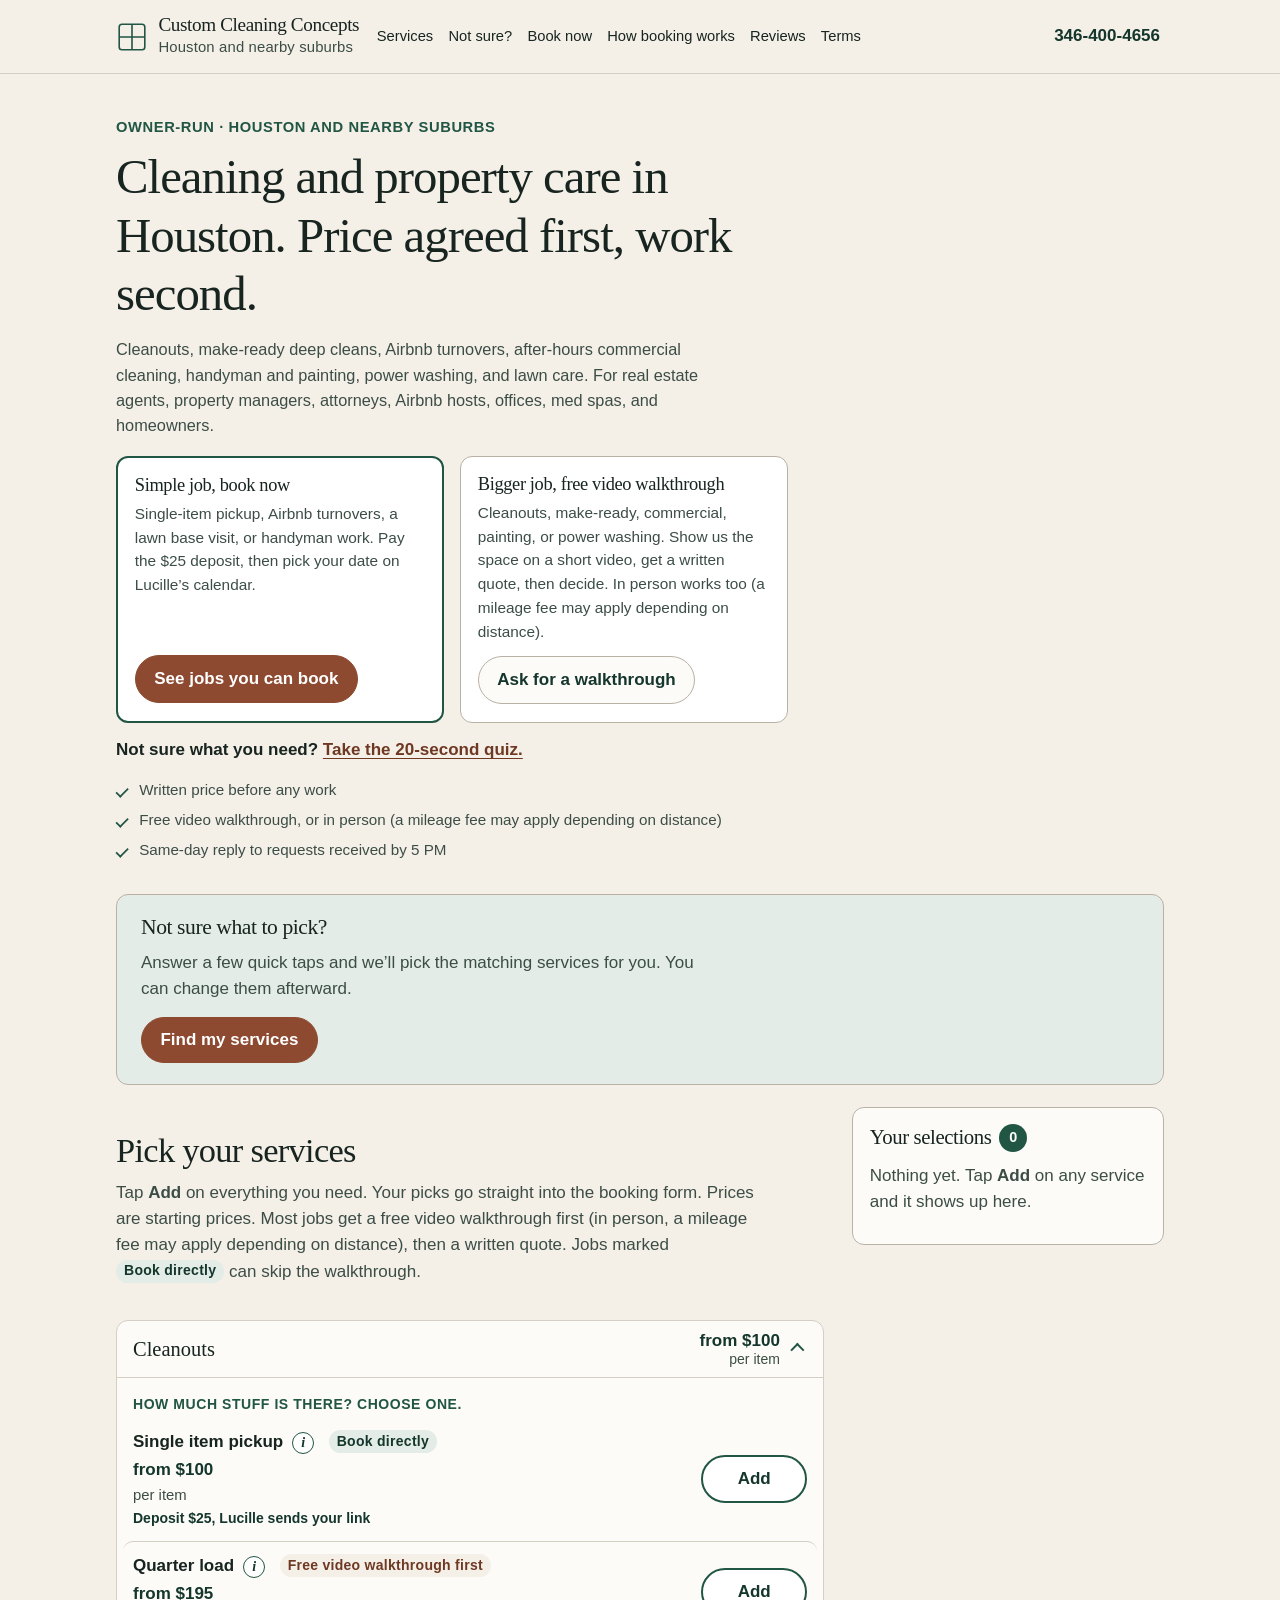
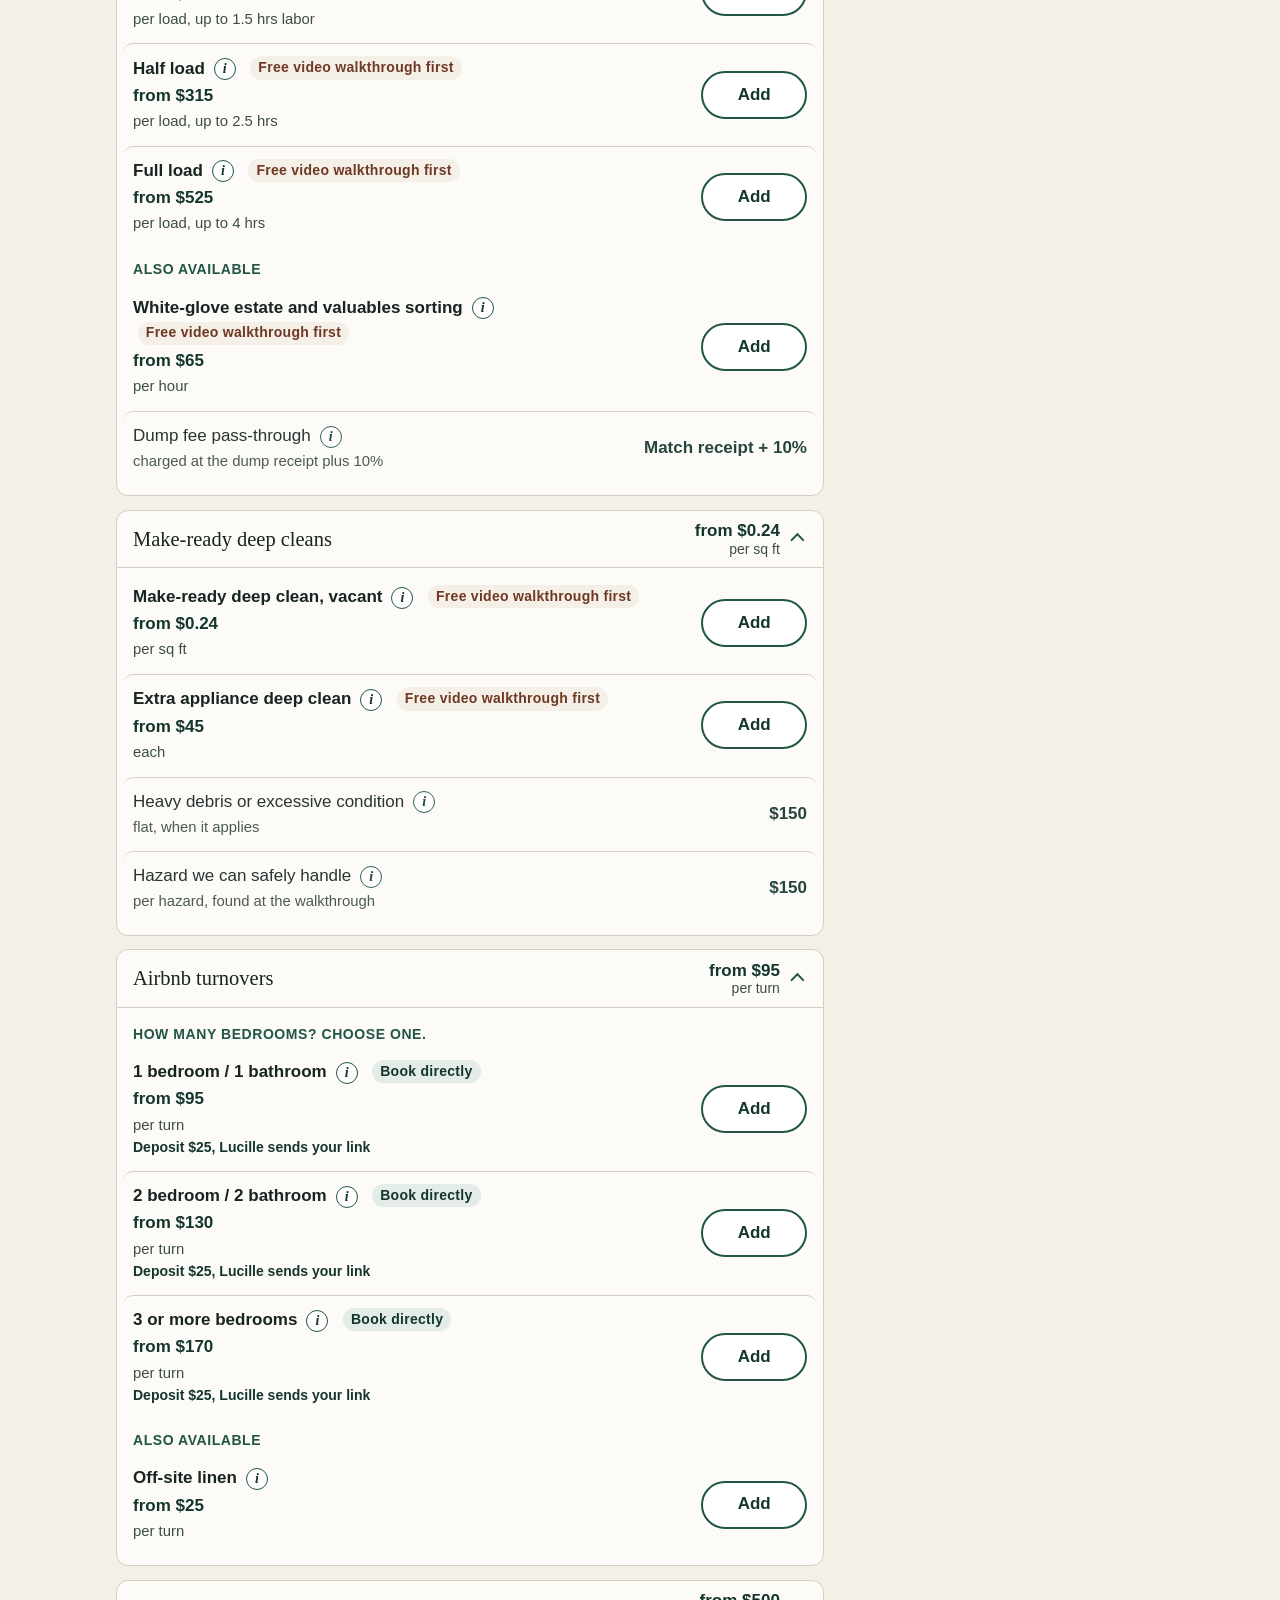
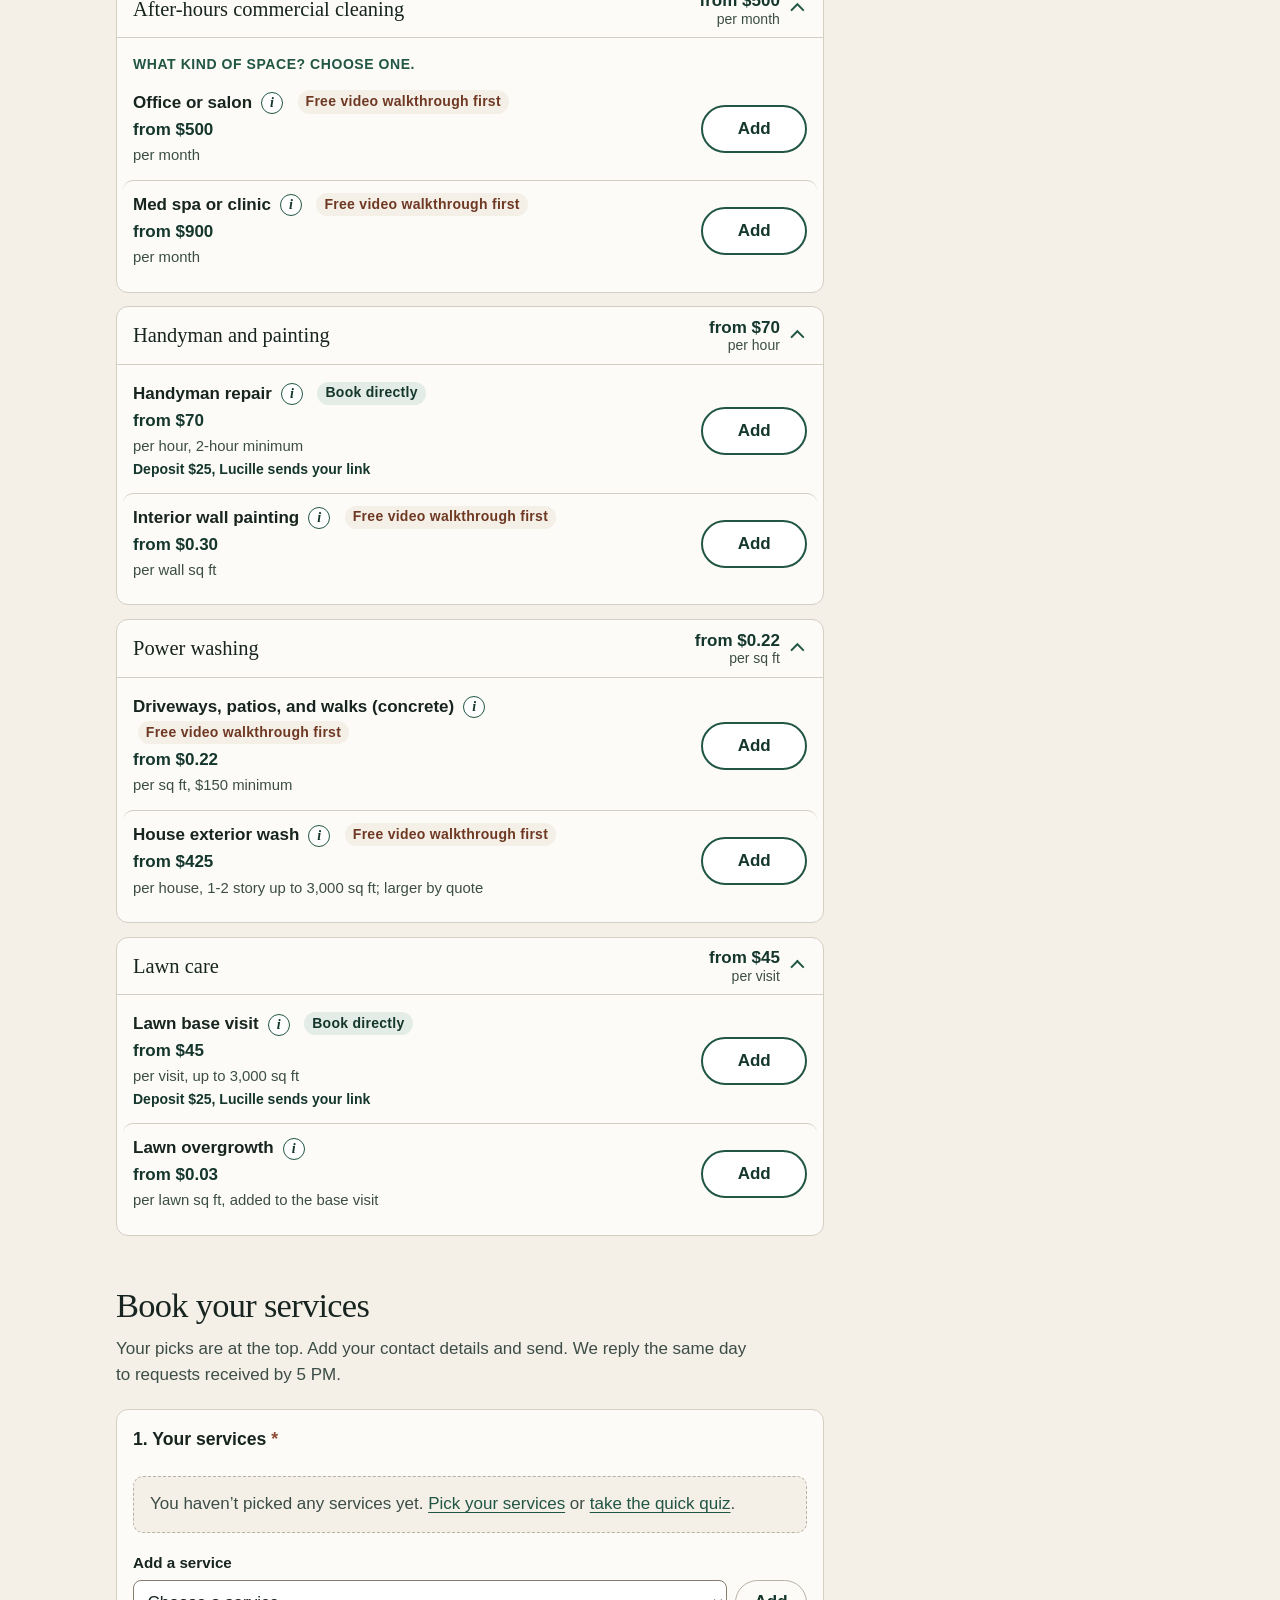
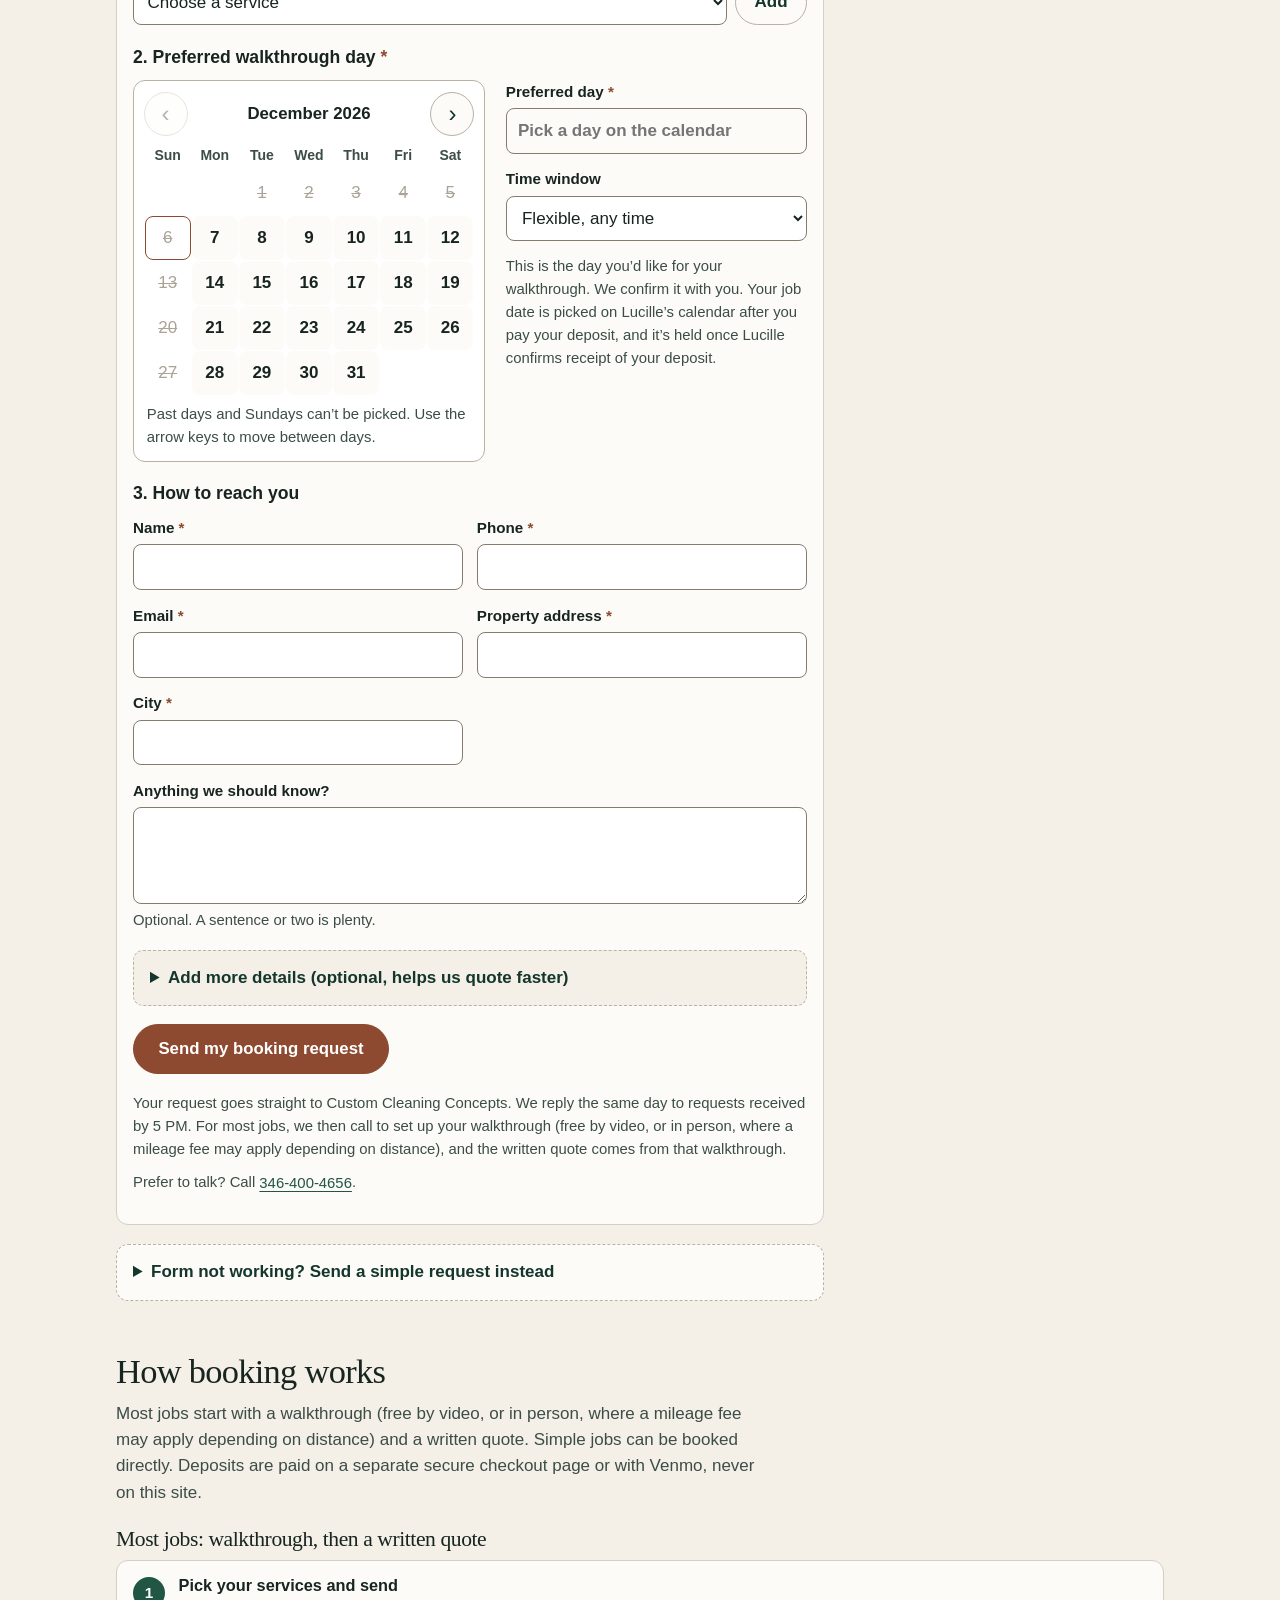
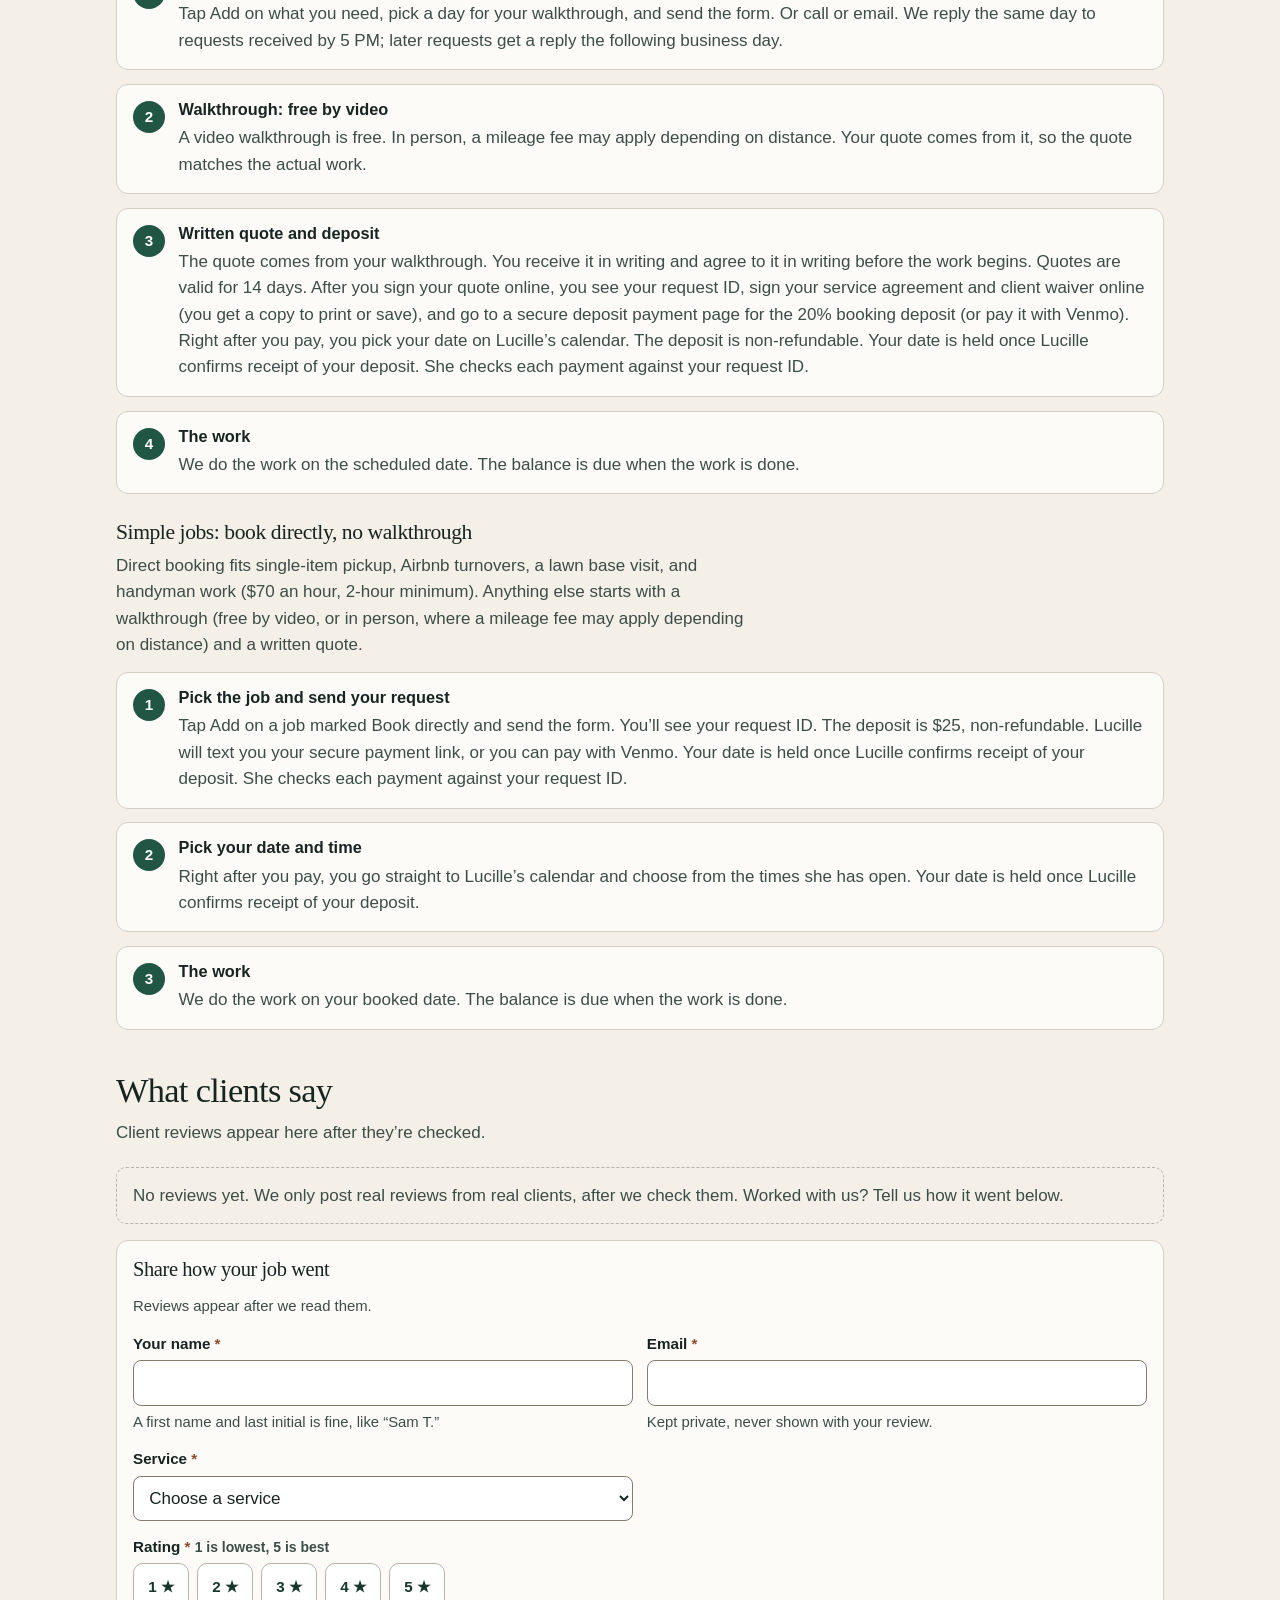
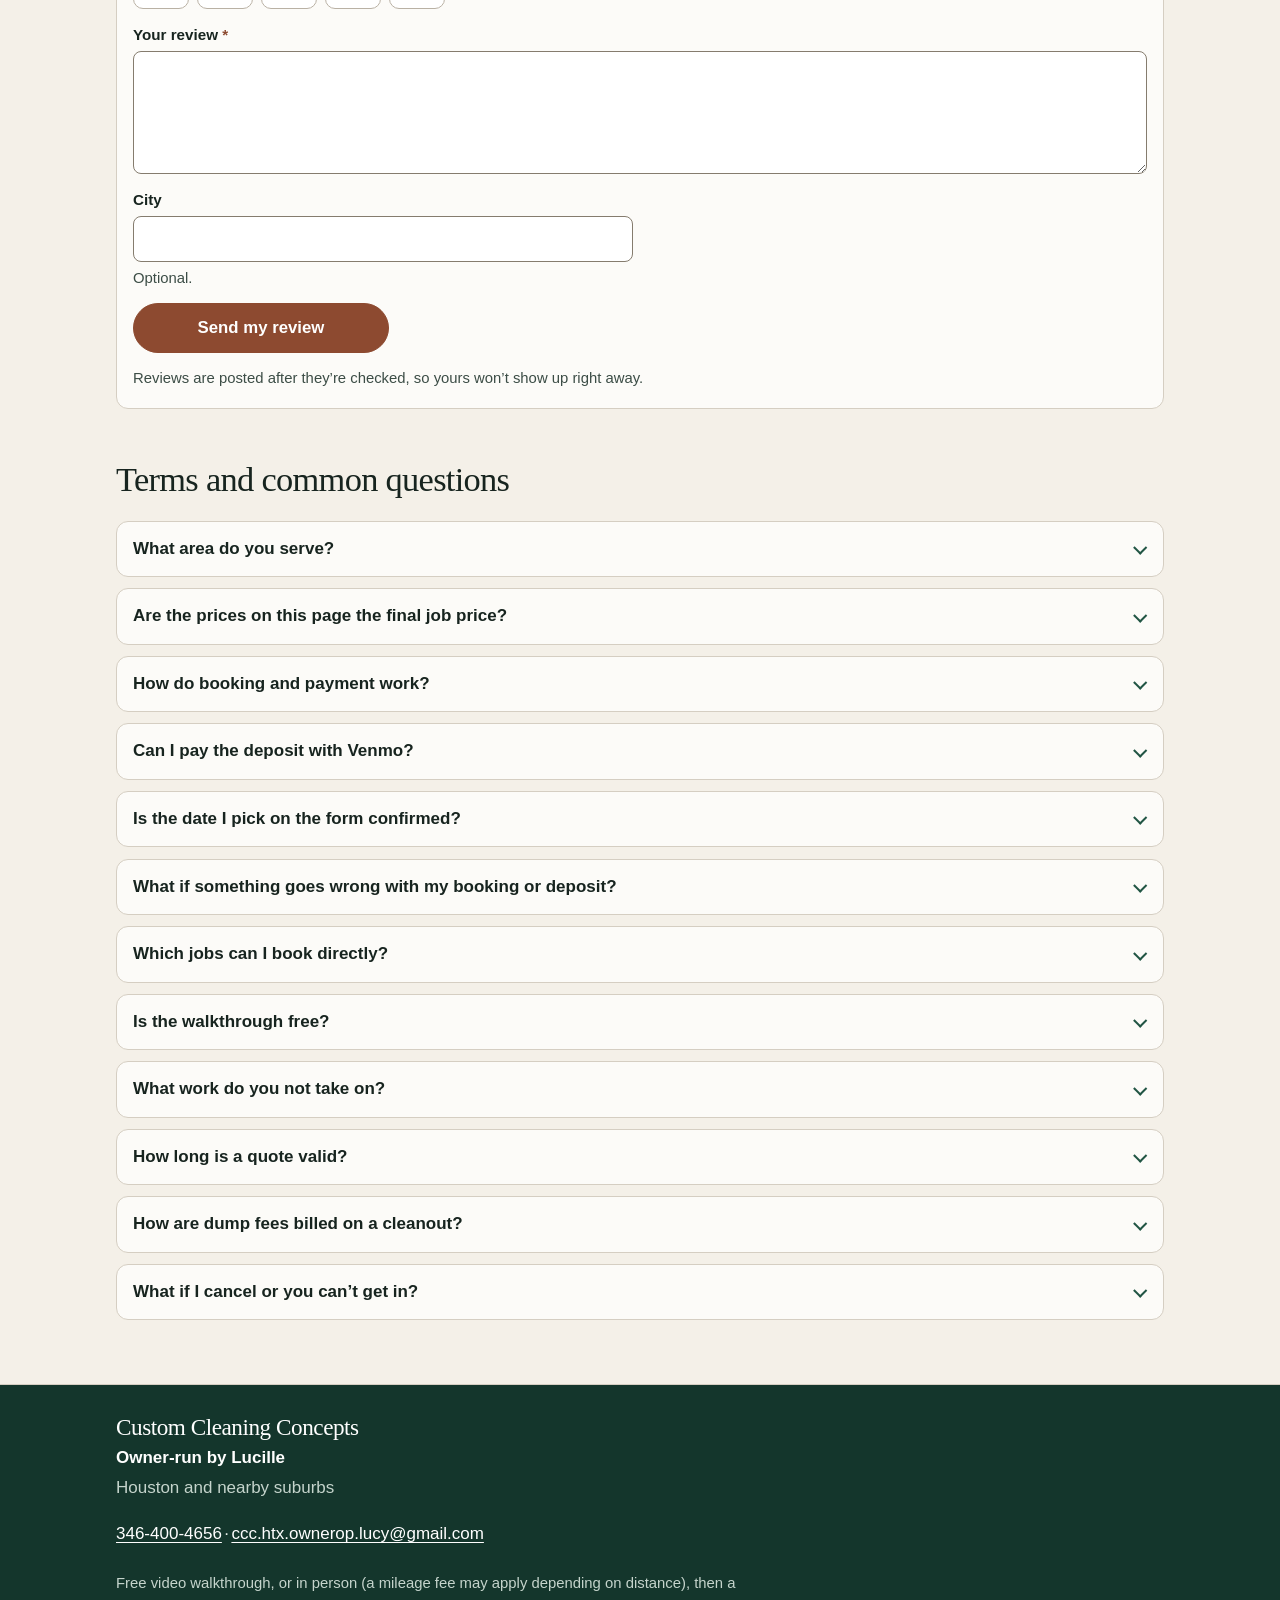
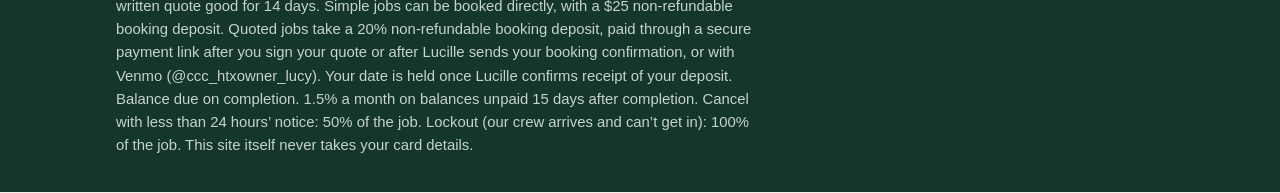
==== commit 82cad0e4: "staging: flat $25 deposit on six book-directly jobs (Pay buttons held until $25 links exist); re-exp" ====
--- a/index.html
+++ b/index.html
@@ -50,7 +50,7 @@
       <div class="hero-paths">
         <div class="hero-path">
           <h2 class="hero-path-h">Simple job, book now</h2>
-          <p>Single-item pickup, Airbnb turnovers, a lawn base visit, or handyman work. Pay the 20% deposit, then pick your date on Lucille&rsquo;s calendar.</p>
+          <p>Single-item pickup, Airbnb turnovers, a lawn base visit, or handyman work. Pay the $25 deposit, then pick your date on Lucille&rsquo;s calendar.</p>
           <a class="btn" id="path-simple" href="#services" data-path="simple">See jobs you can book</a>
         </div>
         <div class="hero-path">
@@ -90,7 +90,7 @@
         <summary><span class="svc-title">Cleanouts</span><span class="svc-from">from $100<small> per item</small></span><span class="svc-count" hidden></span><span class="chev" aria-hidden="true"></span></summary>
         <ul class="rates">
           <li class="group-label">How much stuff is there? Choose one.</li>
-          <li class="rate" data-id="co-single" data-code="CO-ITEM" data-label="Cleanouts: single item pickup" data-price="from $100" data-unit="per item" data-section="Cleanouts" data-group="cleanout" data-direct="1" data-deposit="20" data-pay="https://square.link/u/PThb5n2o"><span class="rate-name">Single item pickup<button type="button" class="info-btn" aria-expanded="false" aria-controls="scope-co-item" title="We pick up and haul away one agreed item, such as a mattress, couch, or appliance." hidden><span class="info-i" aria-hidden="true">i</span><span class="sr-only">What&rsquo;s included: Cleanouts: single item pickup</span></button> <span class="tag">Book directly</span></span><span class="rate-price">from $100</span><span class="rate-unit">per item</span><span class="rate-dep">Deposit today $20</span><div class="scope" id="scope-co-item" role="region" aria-label="What&rsquo;s included: Cleanouts: single item pickup" hidden><p class="scope-sum">We pick up and haul away one agreed item, such as a mattress, couch, or appliance.</p><p class="scope-h">What&rsquo;s included</p><ul><li>Pickup of one agreed item from the property.</li><li>Loading and hauling that item away.</li><li>Labor for a single-item haul, which is the posted minimum for this code.</li><li>A timestamped photo of the space after the item is gone, if you want one on file.</li></ul><p class="scope-h">Not included / extra</p><ul><li>Dump and landfill fees are not included in the labor and are billed later at the dump receipt plus 10% (code CO-DUMP).</li><li>Additional items are billed as their own lines, or as a load-based cleanout if that fits better.</li><li>CCC will not handle, transport, or dispose of automotive fluids, wet paint, unsealed industrial chemicals, asbestos, medical waste or needles, or severe toxigenic mold.</li></ul><p class="scope-h">Please have ready</p><ul><li>Clear access to the item, including working gate or lockbox codes.</li><li>Confirm you have the legal right to have items removed (ownership, power of attorney, executor authority, or a writ of possession).</li></ul></div></li>
+          <li class="rate" data-id="co-single" data-code="CO-ITEM" data-label="Cleanouts: single item pickup" data-price="from $100" data-unit="per item" data-section="Cleanouts" data-group="cleanout" data-direct="1" data-deposit="25"><span class="rate-name">Single item pickup<button type="button" class="info-btn" aria-expanded="false" aria-controls="scope-co-item" title="We pick up and haul away one agreed item, such as a mattress, couch, or appliance." hidden><span class="info-i" aria-hidden="true">i</span><span class="sr-only">What&rsquo;s included: Cleanouts: single item pickup</span></button> <span class="tag">Book directly</span></span><span class="rate-price">from $100</span><span class="rate-unit">per item</span><span class="rate-dep">Deposit $25, Lucille sends your link</span><div class="scope" id="scope-co-item" role="region" aria-label="What&rsquo;s included: Cleanouts: single item pickup" hidden><p class="scope-sum">We pick up and haul away one agreed item, such as a mattress, couch, or appliance.</p><p class="scope-h">What&rsquo;s included</p><ul><li>Pickup of one agreed item from the property.</li><li>Loading and hauling that item away.</li><li>Labor for a single-item haul, which is the posted minimum for this code.</li><li>A timestamped photo of the space after the item is gone, if you want one on file.</li></ul><p class="scope-h">Not included / extra</p><ul><li>Dump and landfill fees are not included in the labor and are billed later at the dump receipt plus 10% (code CO-DUMP).</li><li>Additional items are billed as their own lines, or as a load-based cleanout if that fits better.</li><li>CCC will not handle, transport, or dispose of automotive fluids, wet paint, unsealed industrial chemicals, asbestos, medical waste or needles, or severe toxigenic mold.</li></ul><p class="scope-h">Please have ready</p><ul><li>Clear access to the item, including working gate or lockbox codes.</li><li>Confirm you have the legal right to have items removed (ownership, power of attorney, executor authority, or a writ of possession).</li></ul></div></li>
           <li class="rate" data-id="co-quarter" data-code="CO-QTR" data-label="Cleanouts: quarter load" data-price="from $195" data-unit="per load, up to 1.5 hrs labor" data-section="Cleanouts" data-group="cleanout"><span class="rate-name">Quarter load<button type="button" class="info-btn" aria-expanded="false" aria-controls="scope-co-qtr" title="We haul a quarter truck or trailer load of debris, with up to 1.5 hours of labor included." hidden><span class="info-i" aria-hidden="true">i</span><span class="sr-only">What&rsquo;s included: Cleanouts: quarter load</span></button> <span class="tag tag-walk">Free video walkthrough first</span></span><span class="rate-price">from $195</span><span class="rate-unit">per load, up to 1.5 hrs labor</span><div class="scope" id="scope-co-qtr" role="region" aria-label="What&rsquo;s included: Cleanouts: quarter load" hidden><p class="scope-sum">We haul a quarter truck or trailer load of debris, with up to 1.5 hours of labor included.</p><p class="scope-h">What&rsquo;s included</p><ul><li>Removal of abandoned furniture, trash, and loose debris in the agreed areas, up to a quarter load.</li><li>Up to 1.5 hours of labor included in this load.</li><li>Loading and hauling the load away.</li><li>Work stops at the load size or the labor time, whichever comes first.</li></ul><p class="scope-h">Not included / extra</p><ul><li>Dump and landfill fees are not included in the labor and are billed later at the dump receipt plus 10% (code CO-DUMP).</li><li>Labor beyond 1.5 hours, or a larger load, is a different cleanout line or a change order.</li><li>A white-glove valuables sort is a separate hourly line (code CO-SORT).</li><li>Heavy debris or an excessive condition found on arrival is a flat $150 (code MR-SURC), or the work pauses for a revised estimate.</li><li>CCC will not handle, transport, or dispose of automotive fluids, wet paint, unsealed industrial chemicals, asbestos, medical waste or needles, or severe toxigenic mold.</li></ul><p class="scope-h">Please have ready</p><ul><li>Confirm you have the legal right to have items removed (ownership, power of attorney, executor authority, or a writ of possession).</li><li>Working access (lockbox, gate, or door codes, or someone on site to let us in). If the crew arrives and cannot get in, the job is charged in full.</li><li>Electricity and running hot water must be on for the whole job. If they are off when we arrive, we may have to reschedule and the 20% deposit is kept.</li></ul></div></li>
           <li class="rate" data-id="co-half" data-code="CO-HALF" data-label="Cleanouts: half load" data-price="from $315" data-unit="per load, up to 2.5 hrs" data-section="Cleanouts" data-group="cleanout"><span class="rate-name">Half load<button type="button" class="info-btn" aria-expanded="false" aria-controls="scope-co-half" title="We haul a half truck or trailer load of debris, with up to 2.5 hours of labor included." hidden><span class="info-i" aria-hidden="true">i</span><span class="sr-only">What&rsquo;s included: Cleanouts: half load</span></button> <span class="tag tag-walk">Free video walkthrough first</span></span><span class="rate-price">from $315</span><span class="rate-unit">per load, up to 2.5 hrs</span><div class="scope" id="scope-co-half" role="region" aria-label="What&rsquo;s included: Cleanouts: half load" hidden><p class="scope-sum">We haul a half truck or trailer load of debris, with up to 2.5 hours of labor included.</p><p class="scope-h">What&rsquo;s included</p><ul><li>Removal of abandoned furniture, trash, and loose debris in the agreed areas, up to a half load.</li><li>Up to 2.5 hours of labor included in this load.</li><li>Loading and hauling the load away.</li><li>Work stops at the load size or the labor time, whichever comes first.</li></ul><p class="scope-h">Not included / extra</p><ul><li>Dump and landfill fees are not included in the labor and are billed later at the dump receipt plus 10% (code CO-DUMP).</li><li>Labor beyond 2.5 hours, or a larger load, is a different cleanout line or a change order.</li><li>A white-glove valuables sort is a separate hourly line (code CO-SORT).</li><li>Heavy debris or an excessive condition found on arrival is a flat $150 (code MR-SURC), or the work pauses for a revised estimate.</li><li>CCC will not handle, transport, or dispose of automotive fluids, wet paint, unsealed industrial chemicals, asbestos, medical waste or needles, or severe toxigenic mold.</li></ul><p class="scope-h">Please have ready</p><ul><li>Confirm you have the legal right to have items removed (ownership, power of attorney, executor authority, or a writ of possession).</li><li>Working access (lockbox, gate, or door codes, or someone on site to let us in). If the crew arrives and cannot get in, the job is charged in full.</li><li>Electricity and running hot water must be on for the whole job. If they are off when we arrive, we may have to reschedule and the 20% deposit is kept.</li></ul></div></li>
           <li class="rate" data-id="co-full" data-code="CO-FULL" data-label="Cleanouts: full load" data-price="from $525" data-unit="per load, up to 4 hrs" data-section="Cleanouts" data-group="cleanout"><span class="rate-name">Full load<button type="button" class="info-btn" aria-expanded="false" aria-controls="scope-co-full" title="We haul a full truck or trailer load of debris, with up to 4 hours of labor included." hidden><span class="info-i" aria-hidden="true">i</span><span class="sr-only">What&rsquo;s included: Cleanouts: full load</span></button> <span class="tag tag-walk">Free video walkthrough first</span></span><span class="rate-price">from $525</span><span class="rate-unit">per load, up to 4 hrs</span><div class="scope" id="scope-co-full" role="region" aria-label="What&rsquo;s included: Cleanouts: full load" hidden><p class="scope-sum">We haul a full truck or trailer load of debris, with up to 4 hours of labor included.</p><p class="scope-h">What&rsquo;s included</p><ul><li>Removal of abandoned furniture, trash, and loose debris from the agreed areas, up to a full load.</li><li>Closets, attic access, garage, storage sheds, and exterior yard debris are included only as they fit in this load and labor time.</li><li>Up to 4 hours of labor included in this load.</li><li>Loading and hauling the load away.</li><li>Work stops at the load size or the labor time, whichever comes first.</li></ul><p class="scope-h">Not included / extra</p><ul><li>Dump and landfill fees are not included in the labor and are billed later at the dump receipt plus 10% (code CO-DUMP).</li><li>Labor beyond 4 hours, or more than one full load, is an additional line or a change order.</li><li>A white-glove valuables sort is a separate hourly line (code CO-SORT).</li><li>Heavy debris or an excessive condition found on arrival is a flat $150 (code MR-SURC), or the work pauses for a revised estimate.</li><li>CCC will not handle, transport, or dispose of automotive fluids, wet paint, unsealed industrial chemicals, asbestos, medical waste or needles, or severe toxigenic mold.</li></ul><p class="scope-h">Please have ready</p><ul><li>Confirm you have the legal right to have items removed (ownership, power of attorney, executor authority, or a writ of possession).</li><li>Working access (lockbox, gate, or door codes, or someone on site to let us in). If the crew arrives and cannot get in, the job is charged in full.</li><li>Electricity and running hot water must be on for the whole job. If they are off when we arrive, we may have to reschedule and the 20% deposit is kept.</li></ul></div></li>
@@ -112,9 +112,9 @@
         <summary><span class="svc-title">Airbnb turnovers</span><span class="svc-from">from $95<small> per turn</small></span><span class="svc-count" hidden></span><span class="chev" aria-hidden="true"></span></summary>
         <ul class="rates">
           <li class="group-label">How many bedrooms? Choose one.</li>
-          <li class="rate" data-id="ab-1" data-code="AB-1BR" data-label="Airbnb turnover: 1 bed / 1 bath" data-price="from $95" data-unit="per turn" data-section="Airbnb turnover" data-group="airbnb" data-direct="1" data-deposit="19" data-pay="https://square.link/u/ES3k8R5e"><span class="rate-name">1 bedroom / 1 bathroom<button type="button" class="info-btn" aria-expanded="false" aria-controls="scope-ab-1br" title="A same-day 1 bedroom / 1 bathroom short-term rental reset, in the 11:00 AM to 4:00 PM window." hidden><span class="info-i" aria-hidden="true">i</span><span class="sr-only">What&rsquo;s included: Airbnb turnover: 1 bed / 1 bath</span></button> <span class="tag">Book directly</span></span><span class="rate-price">from $95</span><span class="rate-unit">per turn</span><span class="rate-dep">Deposit today $19</span><div class="scope" id="scope-ab-1br" role="region" aria-label="What&rsquo;s included: Airbnb turnover: 1 bed / 1 bath" hidden><p class="scope-sum">A same-day 1 bedroom / 1 bathroom short-term rental reset, in the 11:00 AM to 4:00 PM window.</p><p class="scope-h">What&rsquo;s included</p><ul><li>Strip sheets, pillowcases, and duvet covers from all beds, gather towels, washcloths, and bath mats, and start an on-site wash (or bag the linens if off-site laundry is on this quote).</li><li>Empty all trash bins and replace the liners, and check under beds, sofas, and furniture for left-behind items.</li><li>Kitchen: discard leftover food and wipe fridge shelves; clean the microwave inside and out; load and run the dishwasher; sanitize counters, sink, faucet, and backsplash; wipe the stovetop, oven exterior, and small appliances.</li><li>Bathrooms: scrub and sanitize the shower, glass doors, tub, and toilet; scrub the vanity; polish mirrors streak-free.</li><li>Sanitize remotes, light switches, thermostats, and door handles, and high-dust ceiling fans, light fixtures, and windowsills.</li><li>Remake beds with clean linens, stage fresh towel sets, and restock coffee, tea, sugar, welcome snacks, toilet paper, paper towels, hand soap, and dish soap from your on-site supplies.</li><li>Vacuum carpets and rugs, and damp-mop hard floors toward the exit.</li><li>Take timestamped photos of the staged rooms, report any guest damage or low supplies, and send you a completion text with a photo link.</li></ul><p class="scope-h">Not included / extra</p><ul><li>Off-site linen laundering is a separate $25 add-on per turn (code AB-LIN), unless that line is already on this quote.</li><li>Restocking uses the supplies you keep at the property; we report when those supplies are running low.</li><li>Tasks outside this list need to be requested in writing at least 48 hours before the service window, and may be extra.</li><li>Guests checking out after 11:00 AM without notice may delay completion or add a trip fee.</li></ul><p class="scope-h">Please have ready</p><ul><li>Clear access between 11:00 AM and 4:00 PM, with working lockbox or door codes.</li><li>Guests out by 11:00 AM, or tell us ahead if they will be late.</li><li>On-site restock supplies (coffee, tea, sugar, welcome snacks, toilet paper, paper towels, hand soap, and dish soap), and enough clean linen if laundry is done on site.</li><li>Electricity and running hot water on at the property.</li></ul></div></li>
-          <li class="rate" data-id="ab-2" data-code="AB-2BR" data-label="Airbnb turnover: 2 bed / 2 bath" data-price="from $130" data-unit="per turn" data-section="Airbnb turnover" data-group="airbnb" data-direct="1" data-deposit="26" data-pay="https://square.link/u/DMD5OFao"><span class="rate-name">2 bedroom / 2 bathroom<button type="button" class="info-btn" aria-expanded="false" aria-controls="scope-ab-2br" title="A same-day 2 bedroom / 2 bathroom short-term rental reset, in the 11:00 AM to 4:00 PM window." hidden><span class="info-i" aria-hidden="true">i</span><span class="sr-only">What&rsquo;s included: Airbnb turnover: 2 bed / 2 bath</span></button> <span class="tag">Book directly</span></span><span class="rate-price">from $130</span><span class="rate-unit">per turn</span><span class="rate-dep">Deposit today $26</span><div class="scope" id="scope-ab-2br" role="region" aria-label="What&rsquo;s included: Airbnb turnover: 2 bed / 2 bath" hidden><p class="scope-sum">A same-day 2 bedroom / 2 bathroom short-term rental reset, in the 11:00 AM to 4:00 PM window.</p><p class="scope-h">What&rsquo;s included</p><ul><li>Strip sheets, pillowcases, and duvet covers from all beds, gather towels, washcloths, and bath mats, and start an on-site wash (or bag the linens if off-site laundry is on this quote).</li><li>Empty all trash bins and replace the liners, and check under beds, sofas, and furniture for left-behind items.</li><li>Kitchen: discard leftover food and wipe fridge shelves; clean the microwave inside and out; load and run the dishwasher; sanitize counters, sink, faucet, and backsplash; wipe the stovetop, oven exterior, and small appliances.</li><li>Bathrooms: scrub and sanitize the shower, glass doors, tub, and toilet; scrub the vanity; polish mirrors streak-free.</li><li>Sanitize remotes, light switches, thermostats, and door handles, and high-dust ceiling fans, light fixtures, and windowsills.</li><li>Remake beds with clean linens, stage fresh towel sets, and restock coffee, tea, sugar, welcome snacks, toilet paper, paper towels, hand soap, and dish soap from your on-site supplies.</li><li>Vacuum carpets and rugs, and damp-mop hard floors toward the exit.</li><li>Take timestamped photos of the staged rooms, report any guest damage or low supplies, and send you a completion text with a photo link.</li></ul><p class="scope-h">Not included / extra</p><ul><li>Off-site linen laundering is a separate $25 add-on per turn (code AB-LIN), unless that line is already on this quote.</li><li>Restocking uses the supplies you keep at the property; we report when those supplies are running low.</li><li>Tasks outside this list need to be requested in writing at least 48 hours before the service window, and may be extra.</li><li>Guests checking out after 11:00 AM without notice may delay completion or add a trip fee.</li></ul><p class="scope-h">Please have ready</p><ul><li>Clear access between 11:00 AM and 4:00 PM, with working lockbox or door codes.</li><li>Guests out by 11:00 AM, or tell us ahead if they will be late.</li><li>On-site restock supplies (coffee, tea, sugar, welcome snacks, toilet paper, paper towels, hand soap, and dish soap), and enough clean linen if laundry is done on site.</li><li>Electricity and running hot water on at the property.</li></ul></div></li>
-          <li class="rate" data-id="ab-3" data-code="AB-3BR" data-label="Airbnb turnover: 3 or more bedrooms" data-price="from $170" data-unit="per turn" data-section="Airbnb turnover" data-group="airbnb" data-direct="1" data-deposit="34" data-pay="https://square.link/u/WtQLMj5o"><span class="rate-name">3 or more bedrooms<button type="button" class="info-btn" aria-expanded="false" aria-controls="scope-ab-3br" title="A same-day reset for a larger short-term rental (3 or more bedrooms), in the 11:00 AM to 4:00 PM window." hidden><span class="info-i" aria-hidden="true">i</span><span class="sr-only">What&rsquo;s included: Airbnb turnover: 3 or more bedrooms</span></button> <span class="tag">Book directly</span></span><span class="rate-price">from $170</span><span class="rate-unit">per turn</span><span class="rate-dep">Deposit today $34</span><div class="scope" id="scope-ab-3br" role="region" aria-label="What&rsquo;s included: Airbnb turnover: 3 or more bedrooms" hidden><p class="scope-sum">A same-day reset for a larger short-term rental (3 or more bedrooms), in the 11:00 AM to 4:00 PM window.</p><p class="scope-h">What&rsquo;s included</p><ul><li>Strip sheets, pillowcases, and duvet covers from all beds, gather towels, washcloths, and bath mats, and start an on-site wash (or bag the linens if off-site laundry is on this quote).</li><li>Empty all trash bins and replace the liners, and check under beds, sofas, and furniture for left-behind items.</li><li>Kitchen: discard leftover food and wipe fridge shelves; clean the microwave inside and out; load and run the dishwasher; sanitize counters, sink, faucet, and backsplash; wipe the stovetop, oven exterior, and small appliances.</li><li>Bathrooms: scrub and sanitize the shower, glass doors, tub, and toilet; scrub the vanity; polish mirrors streak-free.</li><li>Sanitize remotes, light switches, thermostats, and door handles, and high-dust ceiling fans, light fixtures, and windowsills.</li><li>Remake beds with clean linens, stage fresh towel sets, and restock coffee, tea, sugar, welcome snacks, toilet paper, paper towels, hand soap, and dish soap from your on-site supplies.</li><li>Vacuum carpets and rugs, and damp-mop hard floors toward the exit.</li><li>Take timestamped photos of the staged rooms, report any guest damage or low supplies, and send you a completion text with a photo link.</li></ul><p class="scope-h">Not included / extra</p><ul><li>Off-site linen laundering is a separate $25 add-on per turn (code AB-LIN), unless that line is already on this quote.</li><li>Restocking uses the supplies you keep at the property; we report when those supplies are running low.</li><li>Tasks outside this list need to be requested in writing at least 48 hours before the service window, and may be extra.</li><li>Guests checking out after 11:00 AM without notice may delay completion or add a trip fee.</li></ul><p class="scope-h">Please have ready</p><ul><li>Clear access between 11:00 AM and 4:00 PM, with working lockbox or door codes.</li><li>Guests out by 11:00 AM, or tell us ahead if they will be late.</li><li>On-site restock supplies (coffee, tea, sugar, welcome snacks, toilet paper, paper towels, hand soap, and dish soap), and enough clean linen if laundry is done on site.</li><li>Electricity and running hot water on at the property.</li></ul></div></li>
+          <li class="rate" data-id="ab-1" data-code="AB-1BR" data-label="Airbnb turnover: 1 bed / 1 bath" data-price="from $95" data-unit="per turn" data-section="Airbnb turnover" data-group="airbnb" data-direct="1" data-deposit="25"><span class="rate-name">1 bedroom / 1 bathroom<button type="button" class="info-btn" aria-expanded="false" aria-controls="scope-ab-1br" title="A same-day 1 bedroom / 1 bathroom short-term rental reset, in the 11:00 AM to 4:00 PM window." hidden><span class="info-i" aria-hidden="true">i</span><span class="sr-only">What&rsquo;s included: Airbnb turnover: 1 bed / 1 bath</span></button> <span class="tag">Book directly</span></span><span class="rate-price">from $95</span><span class="rate-unit">per turn</span><span class="rate-dep">Deposit $25, Lucille sends your link</span><div class="scope" id="scope-ab-1br" role="region" aria-label="What&rsquo;s included: Airbnb turnover: 1 bed / 1 bath" hidden><p class="scope-sum">A same-day 1 bedroom / 1 bathroom short-term rental reset, in the 11:00 AM to 4:00 PM window.</p><p class="scope-h">What&rsquo;s included</p><ul><li>Strip sheets, pillowcases, and duvet covers from all beds, gather towels, washcloths, and bath mats, and start an on-site wash (or bag the linens if off-site laundry is on this quote).</li><li>Empty all trash bins and replace the liners, and check under beds, sofas, and furniture for left-behind items.</li><li>Kitchen: discard leftover food and wipe fridge shelves; clean the microwave inside and out; load and run the dishwasher; sanitize counters, sink, faucet, and backsplash; wipe the stovetop, oven exterior, and small appliances.</li><li>Bathrooms: scrub and sanitize the shower, glass doors, tub, and toilet; scrub the vanity; polish mirrors streak-free.</li><li>Sanitize remotes, light switches, thermostats, and door handles, and high-dust ceiling fans, light fixtures, and windowsills.</li><li>Remake beds with clean linens, stage fresh towel sets, and restock coffee, tea, sugar, welcome snacks, toilet paper, paper towels, hand soap, and dish soap from your on-site supplies.</li><li>Vacuum carpets and rugs, and damp-mop hard floors toward the exit.</li><li>Take timestamped photos of the staged rooms, report any guest damage or low supplies, and send you a completion text with a photo link.</li></ul><p class="scope-h">Not included / extra</p><ul><li>Off-site linen laundering is a separate $25 add-on per turn (code AB-LIN), unless that line is already on this quote.</li><li>Restocking uses the supplies you keep at the property; we report when those supplies are running low.</li><li>Tasks outside this list need to be requested in writing at least 48 hours before the service window, and may be extra.</li><li>Guests checking out after 11:00 AM without notice may delay completion or add a trip fee.</li></ul><p class="scope-h">Please have ready</p><ul><li>Clear access between 11:00 AM and 4:00 PM, with working lockbox or door codes.</li><li>Guests out by 11:00 AM, or tell us ahead if they will be late.</li><li>On-site restock supplies (coffee, tea, sugar, welcome snacks, toilet paper, paper towels, hand soap, and dish soap), and enough clean linen if laundry is done on site.</li><li>Electricity and running hot water on at the property.</li></ul></div></li>
+          <li class="rate" data-id="ab-2" data-code="AB-2BR" data-label="Airbnb turnover: 2 bed / 2 bath" data-price="from $130" data-unit="per turn" data-section="Airbnb turnover" data-group="airbnb" data-direct="1" data-deposit="25"><span class="rate-name">2 bedroom / 2 bathroom<button type="button" class="info-btn" aria-expanded="false" aria-controls="scope-ab-2br" title="A same-day 2 bedroom / 2 bathroom short-term rental reset, in the 11:00 AM to 4:00 PM window." hidden><span class="info-i" aria-hidden="true">i</span><span class="sr-only">What&rsquo;s included: Airbnb turnover: 2 bed / 2 bath</span></button> <span class="tag">Book directly</span></span><span class="rate-price">from $130</span><span class="rate-unit">per turn</span><span class="rate-dep">Deposit $25, Lucille sends your link</span><div class="scope" id="scope-ab-2br" role="region" aria-label="What&rsquo;s included: Airbnb turnover: 2 bed / 2 bath" hidden><p class="scope-sum">A same-day 2 bedroom / 2 bathroom short-term rental reset, in the 11:00 AM to 4:00 PM window.</p><p class="scope-h">What&rsquo;s included</p><ul><li>Strip sheets, pillowcases, and duvet covers from all beds, gather towels, washcloths, and bath mats, and start an on-site wash (or bag the linens if off-site laundry is on this quote).</li><li>Empty all trash bins and replace the liners, and check under beds, sofas, and furniture for left-behind items.</li><li>Kitchen: discard leftover food and wipe fridge shelves; clean the microwave inside and out; load and run the dishwasher; sanitize counters, sink, faucet, and backsplash; wipe the stovetop, oven exterior, and small appliances.</li><li>Bathrooms: scrub and sanitize the shower, glass doors, tub, and toilet; scrub the vanity; polish mirrors streak-free.</li><li>Sanitize remotes, light switches, thermostats, and door handles, and high-dust ceiling fans, light fixtures, and windowsills.</li><li>Remake beds with clean linens, stage fresh towel sets, and restock coffee, tea, sugar, welcome snacks, toilet paper, paper towels, hand soap, and dish soap from your on-site supplies.</li><li>Vacuum carpets and rugs, and damp-mop hard floors toward the exit.</li><li>Take timestamped photos of the staged rooms, report any guest damage or low supplies, and send you a completion text with a photo link.</li></ul><p class="scope-h">Not included / extra</p><ul><li>Off-site linen laundering is a separate $25 add-on per turn (code AB-LIN), unless that line is already on this quote.</li><li>Restocking uses the supplies you keep at the property; we report when those supplies are running low.</li><li>Tasks outside this list need to be requested in writing at least 48 hours before the service window, and may be extra.</li><li>Guests checking out after 11:00 AM without notice may delay completion or add a trip fee.</li></ul><p class="scope-h">Please have ready</p><ul><li>Clear access between 11:00 AM and 4:00 PM, with working lockbox or door codes.</li><li>Guests out by 11:00 AM, or tell us ahead if they will be late.</li><li>On-site restock supplies (coffee, tea, sugar, welcome snacks, toilet paper, paper towels, hand soap, and dish soap), and enough clean linen if laundry is done on site.</li><li>Electricity and running hot water on at the property.</li></ul></div></li>
+          <li class="rate" data-id="ab-3" data-code="AB-3BR" data-label="Airbnb turnover: 3 or more bedrooms" data-price="from $170" data-unit="per turn" data-section="Airbnb turnover" data-group="airbnb" data-direct="1" data-deposit="25"><span class="rate-name">3 or more bedrooms<button type="button" class="info-btn" aria-expanded="false" aria-controls="scope-ab-3br" title="A same-day reset for a larger short-term rental (3 or more bedrooms), in the 11:00 AM to 4:00 PM window." hidden><span class="info-i" aria-hidden="true">i</span><span class="sr-only">What&rsquo;s included: Airbnb turnover: 3 or more bedrooms</span></button> <span class="tag">Book directly</span></span><span class="rate-price">from $170</span><span class="rate-unit">per turn</span><span class="rate-dep">Deposit $25, Lucille sends your link</span><div class="scope" id="scope-ab-3br" role="region" aria-label="What&rsquo;s included: Airbnb turnover: 3 or more bedrooms" hidden><p class="scope-sum">A same-day reset for a larger short-term rental (3 or more bedrooms), in the 11:00 AM to 4:00 PM window.</p><p class="scope-h">What&rsquo;s included</p><ul><li>Strip sheets, pillowcases, and duvet covers from all beds, gather towels, washcloths, and bath mats, and start an on-site wash (or bag the linens if off-site laundry is on this quote).</li><li>Empty all trash bins and replace the liners, and check under beds, sofas, and furniture for left-behind items.</li><li>Kitchen: discard leftover food and wipe fridge shelves; clean the microwave inside and out; load and run the dishwasher; sanitize counters, sink, faucet, and backsplash; wipe the stovetop, oven exterior, and small appliances.</li><li>Bathrooms: scrub and sanitize the shower, glass doors, tub, and toilet; scrub the vanity; polish mirrors streak-free.</li><li>Sanitize remotes, light switches, thermostats, and door handles, and high-dust ceiling fans, light fixtures, and windowsills.</li><li>Remake beds with clean linens, stage fresh towel sets, and restock coffee, tea, sugar, welcome snacks, toilet paper, paper towels, hand soap, and dish soap from your on-site supplies.</li><li>Vacuum carpets and rugs, and damp-mop hard floors toward the exit.</li><li>Take timestamped photos of the staged rooms, report any guest damage or low supplies, and send you a completion text with a photo link.</li></ul><p class="scope-h">Not included / extra</p><ul><li>Off-site linen laundering is a separate $25 add-on per turn (code AB-LIN), unless that line is already on this quote.</li><li>Restocking uses the supplies you keep at the property; we report when those supplies are running low.</li><li>Tasks outside this list need to be requested in writing at least 48 hours before the service window, and may be extra.</li><li>Guests checking out after 11:00 AM without notice may delay completion or add a trip fee.</li></ul><p class="scope-h">Please have ready</p><ul><li>Clear access between 11:00 AM and 4:00 PM, with working lockbox or door codes.</li><li>Guests out by 11:00 AM, or tell us ahead if they will be late.</li><li>On-site restock supplies (coffee, tea, sugar, welcome snacks, toilet paper, paper towels, hand soap, and dish soap), and enough clean linen if laundry is done on site.</li><li>Electricity and running hot water on at the property.</li></ul></div></li>
           <li class="group-label">Also available</li>
           <li class="rate" data-id="ab-linen" data-code="AB-LIN" data-label="Airbnb off-site linen" data-price="from $25" data-unit="per turn" data-section="Airbnb turnover"><span class="rate-name">Off-site linen<button type="button" class="info-btn" aria-expanded="false" aria-controls="scope-ab-lin" title="We bag the property&#x27;s linens, wash them off-site, and return them for that turnover, billed at $25 per turn." hidden><span class="info-i" aria-hidden="true">i</span><span class="sr-only">What&rsquo;s included: Airbnb off-site linen</span></button></span><span class="rate-price">from $25</span><span class="rate-unit">per turn</span><div class="scope" id="scope-ab-lin" role="region" aria-label="What&rsquo;s included: Airbnb off-site linen" hidden><p class="scope-sum">We bag the property&#x27;s linens, wash them off-site, and return them for that turnover, billed at $25 per turn.</p><p class="scope-h">What&rsquo;s included</p><ul><li>Bag used sheets, pillowcases, duvet covers, bath towels, hand towels, washcloths, and bath mats.</li><li>Wash those linens off-site.</li><li>Return and stage the clean sets as part of that turnover.</li><li>Billed as a flat $25 add-on per turnover.</li></ul><p class="scope-h">Not included / extra</p><ul><li>The turnover clean itself is a separate line (AB-1BR, AB-2BR, or AB-3BR).</li><li>On-site laundry is already part of a standard turnover when this add-on is not on the quote.</li></ul><p class="scope-h">Please have ready</p><ul><li>Enough linen sets for the beds and baths, ready to bag.</li><li>Tell us if a set is missing before the turnover.</li></ul></div></li>
         </ul>
@@ -130,7 +130,7 @@
       <details class="service reveal" open>
         <summary><span class="svc-title">Handyman and painting</span><span class="svc-from">from $70<small> per hour</small></span><span class="svc-count" hidden></span><span class="chev" aria-hidden="true"></span></summary>
         <ul class="rates">
-          <li class="rate" data-id="hm-repair" data-code="HM-REP" data-label="Handyman repair (2-hour minimum)" data-price="from $70" data-unit="per hour, 2-hour minimum" data-section="Handyman and painting" data-direct="1" data-deposit="30" data-pay="https://square.link/u/obWtrDYy"><span class="rate-name">Handyman repair<button type="button" class="info-btn" aria-expanded="false" aria-controls="scope-hm-rep" title="Hourly handyman work for minor patches, trim, and fixture repairs, with a 2-hour minimum ($140)." hidden><span class="info-i" aria-hidden="true">i</span><span class="sr-only">What&rsquo;s included: Handyman repair (2-hour minimum)</span></button> <span class="tag">Book directly</span></span><span class="rate-price">from $70</span><span class="rate-unit">per hour, 2-hour minimum</span><span class="rate-dep">Deposit today $30</span><div class="scope" id="scope-hm-rep" role="region" aria-label="What&rsquo;s included: Handyman repair (2-hour minimum)" hidden><p class="scope-sum">Hourly handyman work for minor patches, trim, and fixture repairs, with a 2-hour minimum ($140).</p><p class="scope-h">What&rsquo;s included</p><ul><li>Patch drywall holes, repair nail pops, and touch up damaged trim or baseboards.</li><li>Replace burned-out light bulbs, damaged outlet covers, and minor hardware.</li><li>Other minor repairs that are listed on this quote, billed per hour.</li><li>Labor is billed with a 2-hour minimum ($140).</li></ul><p class="scope-h">Not included / extra</p><ul><li>Whole-wall painting is a separate line (code PT-WALL).</li><li>If hidden damage is found, such as rotten subflooring, insect infestation, or concealed electrical problems, work in that area pauses until a written or text change order is agreed.</li></ul><p class="scope-h">Please have ready</p><ul><li>Electricity and running hot water must be on for the whole job. If they are off when we arrive, we may have to reschedule and the 20% deposit is kept.</li><li>Working access (lockbox, gate, or door codes, or someone on site to let us in). If the crew arrives and cannot get in, the job is charged in full.</li><li>Tell us about the repairs you want before we arrive, so they can be listed on the quote.</li></ul></div></li>
+          <li class="rate" data-id="hm-repair" data-code="HM-REP" data-label="Handyman repair (2-hour minimum)" data-price="from $70" data-unit="per hour, 2-hour minimum" data-section="Handyman and painting" data-direct="1" data-deposit="25"><span class="rate-name">Handyman repair<button type="button" class="info-btn" aria-expanded="false" aria-controls="scope-hm-rep" title="Hourly handyman work for minor patches, trim, and fixture repairs, with a 2-hour minimum ($140)." hidden><span class="info-i" aria-hidden="true">i</span><span class="sr-only">What&rsquo;s included: Handyman repair (2-hour minimum)</span></button> <span class="tag">Book directly</span></span><span class="rate-price">from $70</span><span class="rate-unit">per hour, 2-hour minimum</span><span class="rate-dep">Deposit $25, Lucille sends your link</span><div class="scope" id="scope-hm-rep" role="region" aria-label="What&rsquo;s included: Handyman repair (2-hour minimum)" hidden><p class="scope-sum">Hourly handyman work for minor patches, trim, and fixture repairs, with a 2-hour minimum ($140).</p><p class="scope-h">What&rsquo;s included</p><ul><li>Patch drywall holes, repair nail pops, and touch up damaged trim or baseboards.</li><li>Replace burned-out light bulbs, damaged outlet covers, and minor hardware.</li><li>Other minor repairs that are listed on this quote, billed per hour.</li><li>Labor is billed with a 2-hour minimum ($140).</li></ul><p class="scope-h">Not included / extra</p><ul><li>Whole-wall painting is a separate line (code PT-WALL).</li><li>If hidden damage is found, such as rotten subflooring, insect infestation, or concealed electrical problems, work in that area pauses until a written or text change order is agreed.</li></ul><p class="scope-h">Please have ready</p><ul><li>Electricity and running hot water must be on for the whole job. If they are off when we arrive, we may have to reschedule and the 20% deposit is kept.</li><li>Working access (lockbox, gate, or door codes, or someone on site to let us in). If the crew arrives and cannot get in, the job is charged in full.</li><li>Tell us about the repairs you want before we arrive, so they can be listed on the quote.</li></ul></div></li>
           <li class="rate" data-id="hm-paint" data-code="PT-WALL" data-label="Interior wall painting" data-price="from $0.30" data-unit="per wall sq ft" data-section="Handyman and painting"><span class="rate-name">Interior wall painting<button type="button" class="info-btn" aria-expanded="false" aria-controls="scope-pt-wall" title="Interior wall painting, billed per square foot of wall, with surfaces prepped and a fresh coat of the specified paint." hidden><span class="info-i" aria-hidden="true">i</span><span class="sr-only">What&rsquo;s included: Interior wall painting</span></button> <span class="tag tag-walk">Free video walkthrough first</span></span><span class="rate-price">from $0.30</span><span class="rate-unit">per wall sq ft</span><div class="scope" id="scope-pt-wall" role="region" aria-label="What&rsquo;s included: Interior wall painting" hidden><p class="scope-sum">Interior wall painting, billed per square foot of wall, with surfaces prepped and a fresh coat of the specified paint.</p><p class="scope-h">What&rsquo;s included</p><ul><li>Prep the agreed interior wall surfaces.</li><li>Apply a fresh coat of neutral interior paint as specified on the quote.</li><li>Billed per square foot of wall listed on this quote.</li><li>Limited to the walls and the paint specified in writing.</li></ul><p class="scope-h">Not included / extra</p><ul><li>Exterior painting is not in this code.</li><li>Repairs beyond normal surface prep are a separate handyman line (code HM-REP).</li><li>A color or finish that was not specified on the quote may need a change order.</li></ul><p class="scope-h">Please have ready</p><ul><li>Electricity and running hot water must be on for the whole job. If they are off when we arrive, we may have to reschedule and the 20% deposit is kept.</li><li>Working access (lockbox, gate, or door codes, or someone on site to let us in). If the crew arrives and cannot get in, the job is charged in full.</li><li>Rooms cleared enough for us to reach the walls.</li><li>The paint color or finish specified in writing.</li></ul></div></li>
         </ul>
       </details>
@@ -144,7 +144,7 @@
       <details class="service reveal" open>
         <summary><span class="svc-title">Lawn care</span><span class="svc-from">from $45<small> per visit</small></span><span class="svc-count" hidden></span><span class="chev" aria-hidden="true"></span></summary>
         <ul class="rates">
-          <li class="rate" data-id="ln-base" data-code="LN-BASE" data-label="Lawn base visit" data-price="from $45" data-unit="per visit, up to 3,000 sq ft" data-section="Lawn care" data-direct="1" data-deposit="9" data-pay="https://square.link/u/PxlNx8k2"><span class="rate-name">Lawn base visit<button type="button" class="info-btn" aria-expanded="false" aria-controls="scope-ln-base" title="A standard lawn visit of mowing, edging, and blow-off, for yards up to 3,000 square feet." hidden><span class="info-i" aria-hidden="true">i</span><span class="sr-only">What&rsquo;s included: Lawn base visit</span></button> <span class="tag">Book directly</span></span><span class="rate-price">from $45</span><span class="rate-unit">per visit, up to 3,000 sq ft</span><span class="rate-dep">Deposit today $9</span><div class="scope" id="scope-ln-base" role="region" aria-label="What&rsquo;s included: Lawn base visit" hidden><p class="scope-sum">A standard lawn visit of mowing, edging, and blow-off, for yards up to 3,000 square feet.</p><p class="scope-h">What&rsquo;s included</p><ul><li>Mow turf areas.</li><li>Edge walkways and the driveway.</li><li>Blow or sweep porches, walkways, and the main entry.</li><li>A standard visit for a lawn up to 3,000 square feet.</li></ul><p class="scope-h">Not included / extra</p><ul><li>Overgrowth or a larger yard is a separate line billed per lawn square foot (code LN-OVER), usually added to this base visit.</li><li>We are not responsible for damage to unmarked sprinkler heads, drip lines, invisible pet fences, unmarked low-voltage lines, or hidden debris, rocks, or metal in the grass.</li></ul><p class="scope-h">Please have ready</p><ul><li>Clear access to the yard.</li><li>Please mark sprinkler heads, drip lines, and any hidden pet fence in the work area. We are not responsible for damage to unmarked or shallow lines, or to hidden debris in the grass.</li></ul></div></li>
+          <li class="rate" data-id="ln-base" data-code="LN-BASE" data-label="Lawn base visit" data-price="from $45" data-unit="per visit, up to 3,000 sq ft" data-section="Lawn care" data-direct="1" data-deposit="25"><span class="rate-name">Lawn base visit<button type="button" class="info-btn" aria-expanded="false" aria-controls="scope-ln-base" title="A standard lawn visit of mowing, edging, and blow-off, for yards up to 3,000 square feet." hidden><span class="info-i" aria-hidden="true">i</span><span class="sr-only">What&rsquo;s included: Lawn base visit</span></button> <span class="tag">Book directly</span></span><span class="rate-price">from $45</span><span class="rate-unit">per visit, up to 3,000 sq ft</span><span class="rate-dep">Deposit $25, Lucille sends your link</span><div class="scope" id="scope-ln-base" role="region" aria-label="What&rsquo;s included: Lawn base visit" hidden><p class="scope-sum">A standard lawn visit of mowing, edging, and blow-off, for yards up to 3,000 square feet.</p><p class="scope-h">What&rsquo;s included</p><ul><li>Mow turf areas.</li><li>Edge walkways and the driveway.</li><li>Blow or sweep porches, walkways, and the main entry.</li><li>A standard visit for a lawn up to 3,000 square feet.</li></ul><p class="scope-h">Not included / extra</p><ul><li>Overgrowth or a larger yard is a separate line billed per lawn square foot (code LN-OVER), usually added to this base visit.</li><li>We are not responsible for damage to unmarked sprinkler heads, drip lines, invisible pet fences, unmarked low-voltage lines, or hidden debris, rocks, or metal in the grass.</li></ul><p class="scope-h">Please have ready</p><ul><li>Clear access to the yard.</li><li>Please mark sprinkler heads, drip lines, and any hidden pet fence in the work area. We are not responsible for damage to unmarked or shallow lines, or to hidden debris in the grass.</li></ul></div></li>
           <li class="rate" data-id="ln-over" data-code="LN-OVER" data-label="Lawn overgrowth (added to the base visit)" data-price="from $0.03" data-unit="per lawn sq ft, added to the base visit" data-section="Lawn care"><span class="rate-name">Lawn overgrowth<button type="button" class="info-btn" aria-expanded="false" aria-controls="scope-ln-over" title="Trimming of overgrowth or a larger yard, billed per square foot of lawn, usually added to the base visit." hidden><span class="info-i" aria-hidden="true">i</span><span class="sr-only">What&rsquo;s included: Lawn overgrowth (added to the base visit)</span></button></span><span class="rate-price">from $0.03</span><span class="rate-unit">per lawn sq ft, added to the base visit</span><div class="scope" id="scope-ln-over" role="region" aria-label="What&rsquo;s included: Lawn overgrowth (added to the base visit)" hidden><p class="scope-sum">Trimming of overgrowth or a larger yard, billed per square foot of lawn, usually added to the base visit.</p><p class="scope-h">What&rsquo;s included</p><ul><li>Trim back overgrown shrubs and heavy growth in the agreed lawn area.</li><li>Billed per lawn square foot listed on this quote.</li><li>Usually added to a lawn base visit (code LN-BASE) rather than standing alone.</li><li>Limited to the overgrowth and yard trim described on this quote.</li></ul><p class="scope-h">Not included / extra</p><ul><li>The standard mow, edge, and blow-off is the base visit (code LN-BASE).</li><li>Tree work or cutting large limbs is not part of this code unless it is written on the quote.</li><li>We are not responsible for damage to unmarked sprinkler heads, drip lines, invisible pet fences, unmarked low-voltage lines, or hidden debris, rocks, or metal in overgrown grass or brush.</li></ul><p class="scope-h">Please have ready</p><ul><li>Clear access to the yard.</li><li>Please mark sprinkler heads, drip lines, and any hidden pet fence in the work area. We are not responsible for damage to unmarked or shallow lines, or to hidden debris in the grass.</li><li>Tell us if you know of hidden debris, rock, or metal in the overgrowth.</li></ul></div></li>
         </ul>
       </details>
@@ -487,7 +487,7 @@
           <span class="step-num">1</span>
           <div>
             <h3>Pick the job and send your request</h3>
-            <p>Tap Add on a job marked Book directly and send the form. You&rsquo;ll see your request ID and a button to pay the 20% booking deposit on a secure checkout page, or you can pay with Venmo. The deposit is non-refundable. Your date is held once Lucille confirms receipt of your deposit. She checks each payment against your request ID.</p>
+            <p>Tap Add on a job marked Book directly and send the form. You&rsquo;ll see your request ID. The deposit is $25, non-refundable. Lucille will text you your secure payment link, or you can pay with Venmo. Your date is held once Lucille confirms receipt of your deposit. She checks each payment against your request ID.</p>
           </div>
         </li>
         <li class="reveal">
@@ -611,11 +611,11 @@
         </details>
         <details class="faq-item reveal">
           <summary>How do booking and payment work?</summary>
-          <div class="faq-a">Pick your services on this page and send your request. Requests received by 5 PM get a reply the same day. Later requests get a reply the following business day. For most jobs, we then do a walkthrough: a video walkthrough is free, and in person a mileage fee may apply depending on distance. The quote comes from that walkthrough: you get it in writing and sign it online, along with your service agreement and client waiver, before any work begins. After you sign, you go to a secure deposit payment page for the 20% booking deposit. Simple jobs can be booked directly instead: after you send your request, you get a request ID and can pay the deposit right away on a secure checkout page. Either way, right after you pay, you pick your date and time on Lucille&rsquo;s calendar. The deposit is non-refundable. Your date is held once Lucille confirms receipt of your deposit. She checks each payment against your request ID. You can also pay the deposit with Venmo (see below). This site itself never takes your card details. The balance is due on completion. Balances unpaid 15 days after completion are charged 1.5% a month.</div>
+          <div class="faq-a">Pick your services on this page and send your request. Requests received by 5 PM get a reply the same day. Later requests get a reply the following business day. For most jobs, we then do a walkthrough: a video walkthrough is free, and in person a mileage fee may apply depending on distance. The quote comes from that walkthrough: you get it in writing and sign it online, along with your service agreement and client waiver, before any work begins. After you sign, you go to a secure deposit payment page for the 20% booking deposit. Simple jobs can be booked directly instead: after you send your request, you get a request ID. The deposit is $25, non-refundable. Lucille will text you your secure payment link, or you can pay with Venmo. Either way, right after you pay, you pick your date and time on Lucille&rsquo;s calendar. The deposit is non-refundable. Your date is held once Lucille confirms receipt of your deposit. She checks each payment against your request ID. You can also pay the deposit with Venmo (see below). This site itself never takes your card details. The balance is due on completion. Balances unpaid 15 days after completion are charged 1.5% a month.</div>
         </details>
         <details class="faq-item reveal">
           <summary>Can I pay the deposit with Venmo?</summary>
-          <div class="faq-a">Yes. You can pay the 20% deposit with the secure card link, or with <a href="https://www.venmo.com/u/ccc_htxowner_lucy" target="_blank" rel="noopener noreferrer">Venmo @ccc_htxowner_lucy<span class="sr-only"> (opens in a new tab)</span></a>. Wait until Lucille sends your quote or booking confirmation, because the deposit amount comes from it. Put your request ID in the Venmo note, along with your name or quote number, so we can match your payment. Lucille checks your Venmo payment and texts or emails you the link to pick your date. The deposit is non-refundable. Your date is held once Lucille confirms receipt of your deposit.</div>
+          <div class="faq-a">Yes. You can pay the deposit with the secure card link, or with <a href="https://www.venmo.com/u/ccc_htxowner_lucy" target="_blank" rel="noopener noreferrer">Venmo @ccc_htxowner_lucy<span class="sr-only"> (opens in a new tab)</span></a>. Wait until Lucille sends your quote or booking confirmation, because the deposit amount comes from it. Put your request ID in the Venmo note, along with your name or quote number, so we can match your payment. Lucille checks your Venmo payment and texts or emails you the link to pick your date. The deposit is non-refundable. Your date is held once Lucille confirms receipt of your deposit.</div>
         </details>
         <details class="faq-item reveal">
           <summary>Is the date I pick on the form confirmed?</summary>
@@ -627,7 +627,7 @@
         </details>
         <details class="faq-item reveal">
           <summary>Which jobs can I book directly?</summary>
-          <div class="faq-a">Single-item pickup, Airbnb turnovers, a lawn base visit (lots up to 3,000 sq ft), and handyman repair at $70 an hour with a 2-hour minimum ($140). These have a fixed posted rate. Everything else starts with a walkthrough and a written quote. For a direct booking, you pay the 20% deposit on a secure checkout page, then pick your date and time on Lucille&rsquo;s calendar right away. Your date is held once Lucille confirms receipt of your deposit.</div>
+          <div class="faq-a">Single-item pickup, Airbnb turnovers, a lawn base visit (lots up to 3,000 sq ft), and handyman repair at $70 an hour with a 2-hour minimum ($140). These have a fixed posted rate. Everything else starts with a walkthrough and a written quote. For a direct booking, you pay the $25 deposit through a secure payment link Lucille sends, then pick your date and time on Lucille&rsquo;s calendar. Your date is held once Lucille confirms receipt of your deposit.</div>
         </details>
         <details class="faq-item reveal">
           <summary>Is the walkthrough free?</summary>
@@ -663,7 +663,7 @@
         <span class="footer-sep" aria-hidden="true"> · </span>
         <a class="footer-email" href="mailto:ccc.htx.ownerop.lucy@gmail.com">ccc.htx.ownerop.lucy@gmail.com</a>
       </p>
-      <p class="footer-terms">Free video walkthrough, or in person (a mileage fee may apply depending on distance), then a written quote good for 14 days. Simple jobs can be booked directly. 20% non-refundable booking deposit, paid on a secure checkout page after you sign your quote or choose a simple job, or with Venmo (@ccc_htxowner_lucy). Your date is held once Lucille confirms receipt of your deposit. Balance due on completion. 1.5% a month on balances unpaid 15 days after completion. Cancel with less than 24 hours&rsquo; notice: 50% of the job. Lockout (our crew arrives and can&rsquo;t get in): 100% of the job. This site itself never takes your card details.</p>
+      <p class="footer-terms">Free video walkthrough, or in person (a mileage fee may apply depending on distance), then a written quote good for 14 days. Simple jobs can be booked directly, with a $25 non-refundable booking deposit. Quoted jobs take a 20% non-refundable booking deposit, paid through a secure payment link after you sign your quote or after Lucille sends your booking confirmation, or with Venmo (@ccc_htxowner_lucy). Your date is held once Lucille confirms receipt of your deposit. Balance due on completion. 1.5% a month on balances unpaid 15 days after completion. Cancel with less than 24 hours&rsquo; notice: 50% of the job. Lockout (our crew arrives and can&rsquo;t get in): 100% of the job. This site itself never takes your card details.</p>
     </div>
   </footer>
 
@@ -1542,12 +1542,12 @@
       doneBox.appendChild(el("p", "", "For the rest, we\u2019ll call to set up your walkthrough: free by video, or in person (a mileage fee may apply depending on distance). Your written quote comes from that walkthrough."));
     }
     if (!direct.length && simple.length) {
-      doneBox.appendChild(el("p", "", "For the simple jobs, Lucille will reply with your secure deposit link (or pay with Venmo below). After you pay, you pick your date on her calendar. Your date is held once she confirms receipt of your deposit."));
+      doneBox.appendChild(el("p", "", "For the simple jobs, the deposit is $25, non-refundable. Lucille will reply with your secure deposit link (or pay with Venmo below). Right after you pay, you pick your date and time on Lucille’s calendar. Your date is held once Lucille confirms receipt of your deposit. She checks each payment against your request ID."));
     }
     if (direct.length) {
       var box = el("div", "pay-now");
       box.appendChild(el("h4", "", "Pay your deposit now"));
-      box.appendChild(el("p", "hint", "No walkthrough needed. The deposit is 20% of the posted price, non-refundable, paid on a secure checkout page. Copy your request ID and paste it into the Request ID field on the next page. Right after you pay, you pick your date and time on Lucille\u2019s calendar. Your date is held once Lucille confirms receipt of your deposit; she checks each payment against your request ID."));
+      box.appendChild(el("p", "hint", "No walkthrough needed. The deposit is $25, non-refundable, paid on a secure checkout page. Copy your request ID and paste it into the Request ID field on the next page. Right after you pay, you pick your date and time on Lucille\u2019s calendar. Your date is held once Lucille confirms receipt of your deposit; she checks each payment against your request ID."));
       var list = el("ul", "pay-list");
       direct.forEach(function (id) {
         var it = items[id];
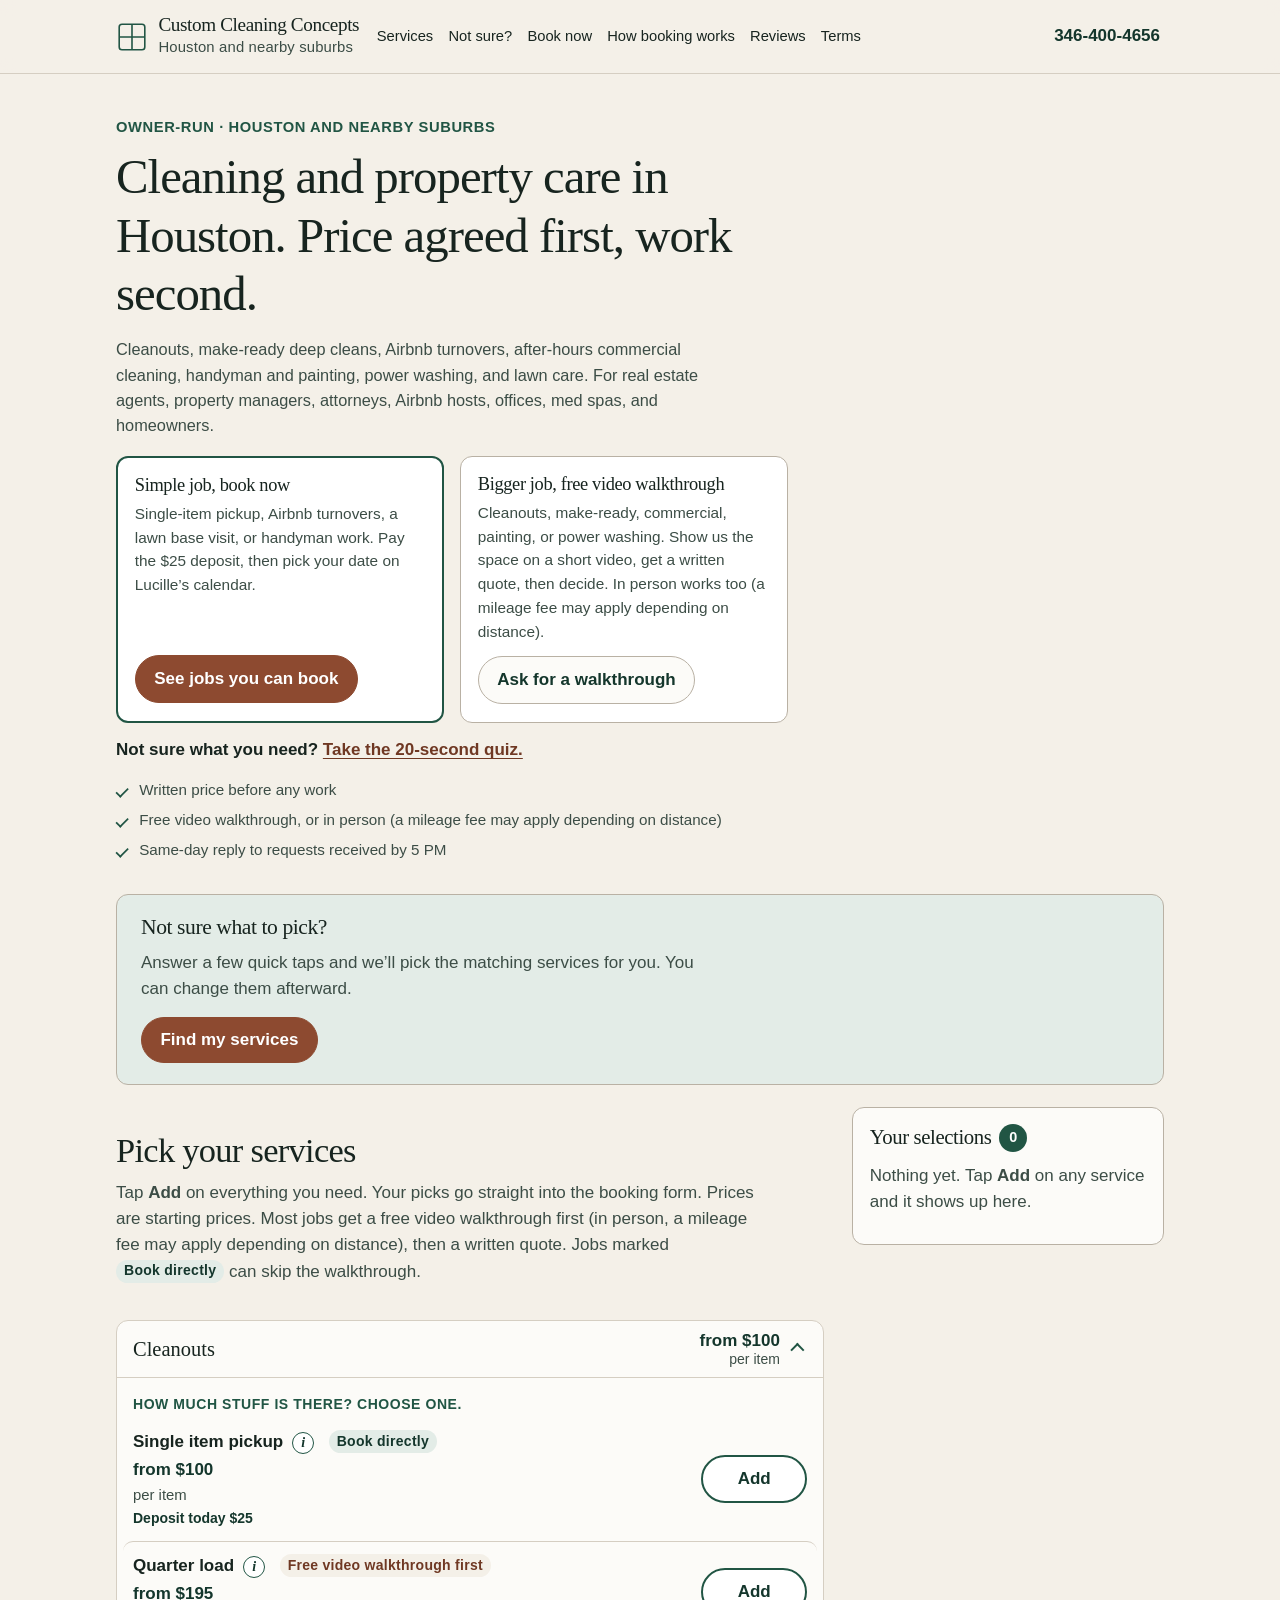
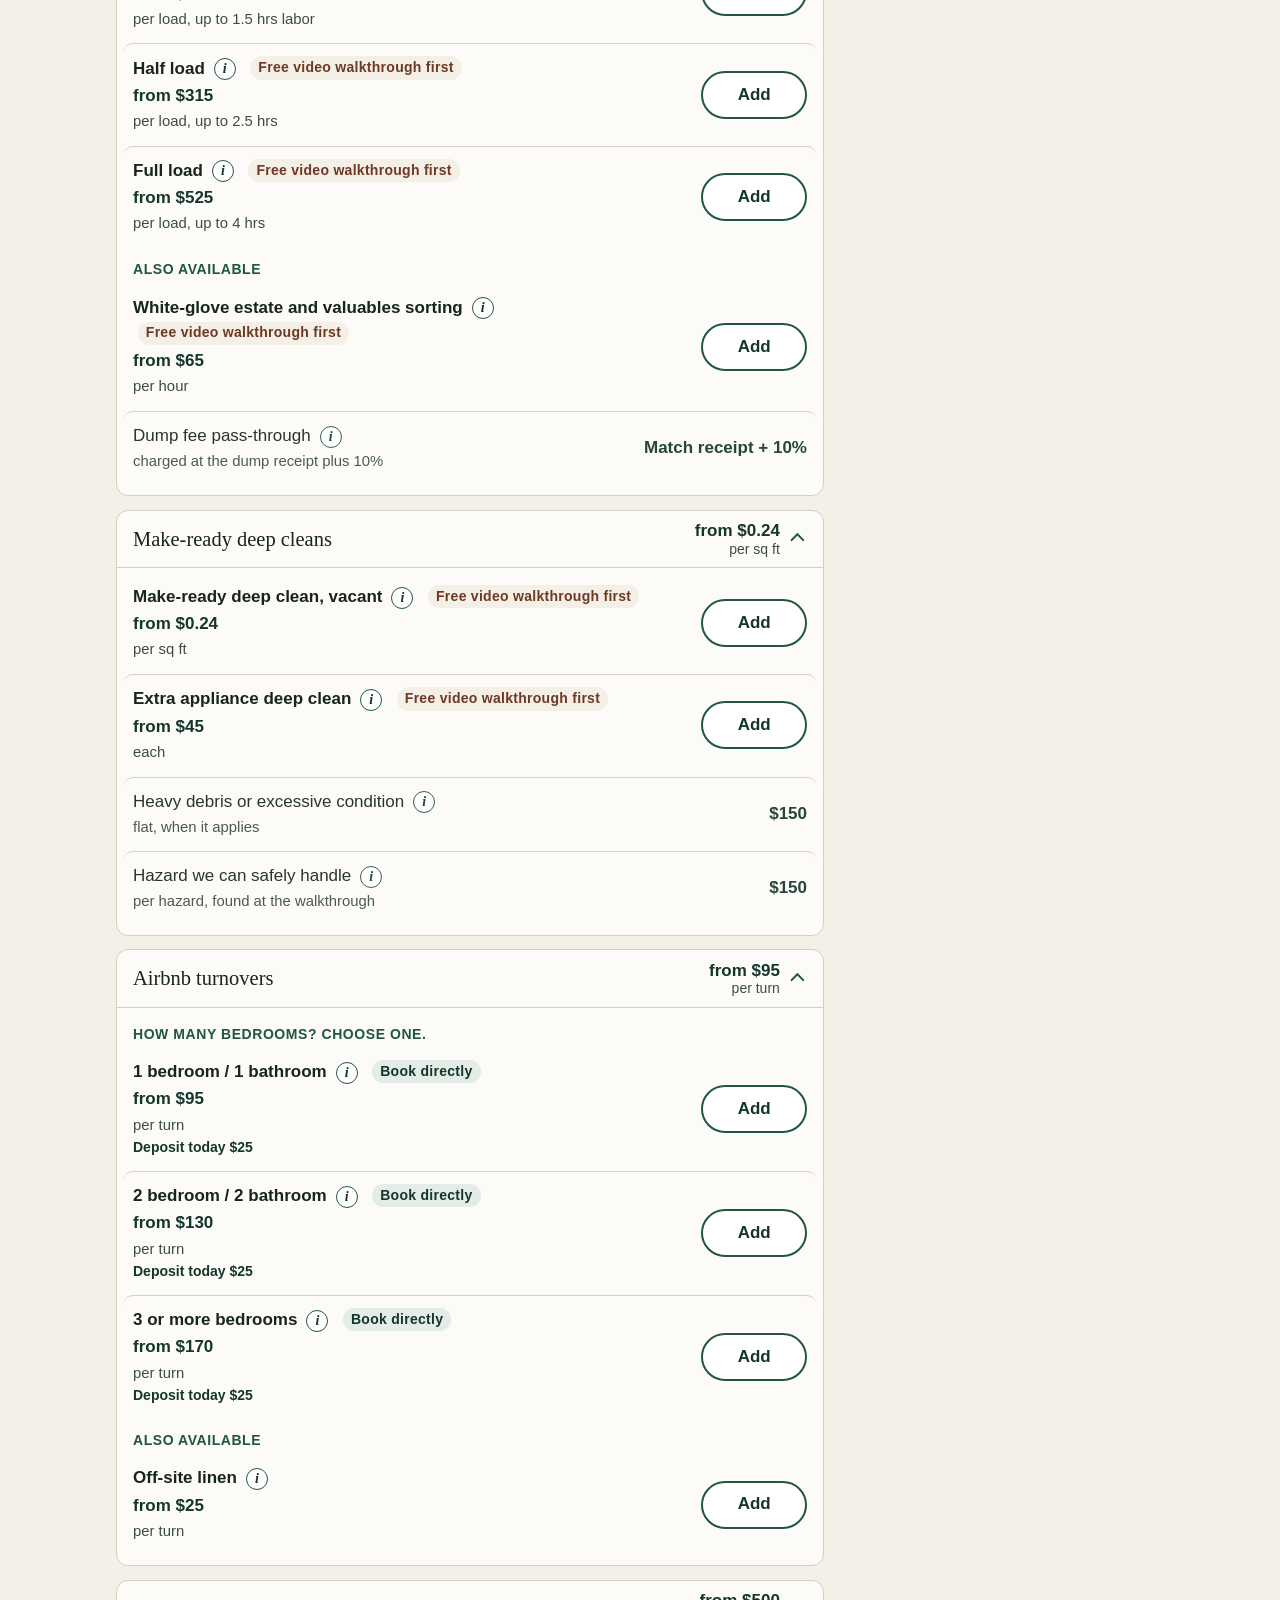
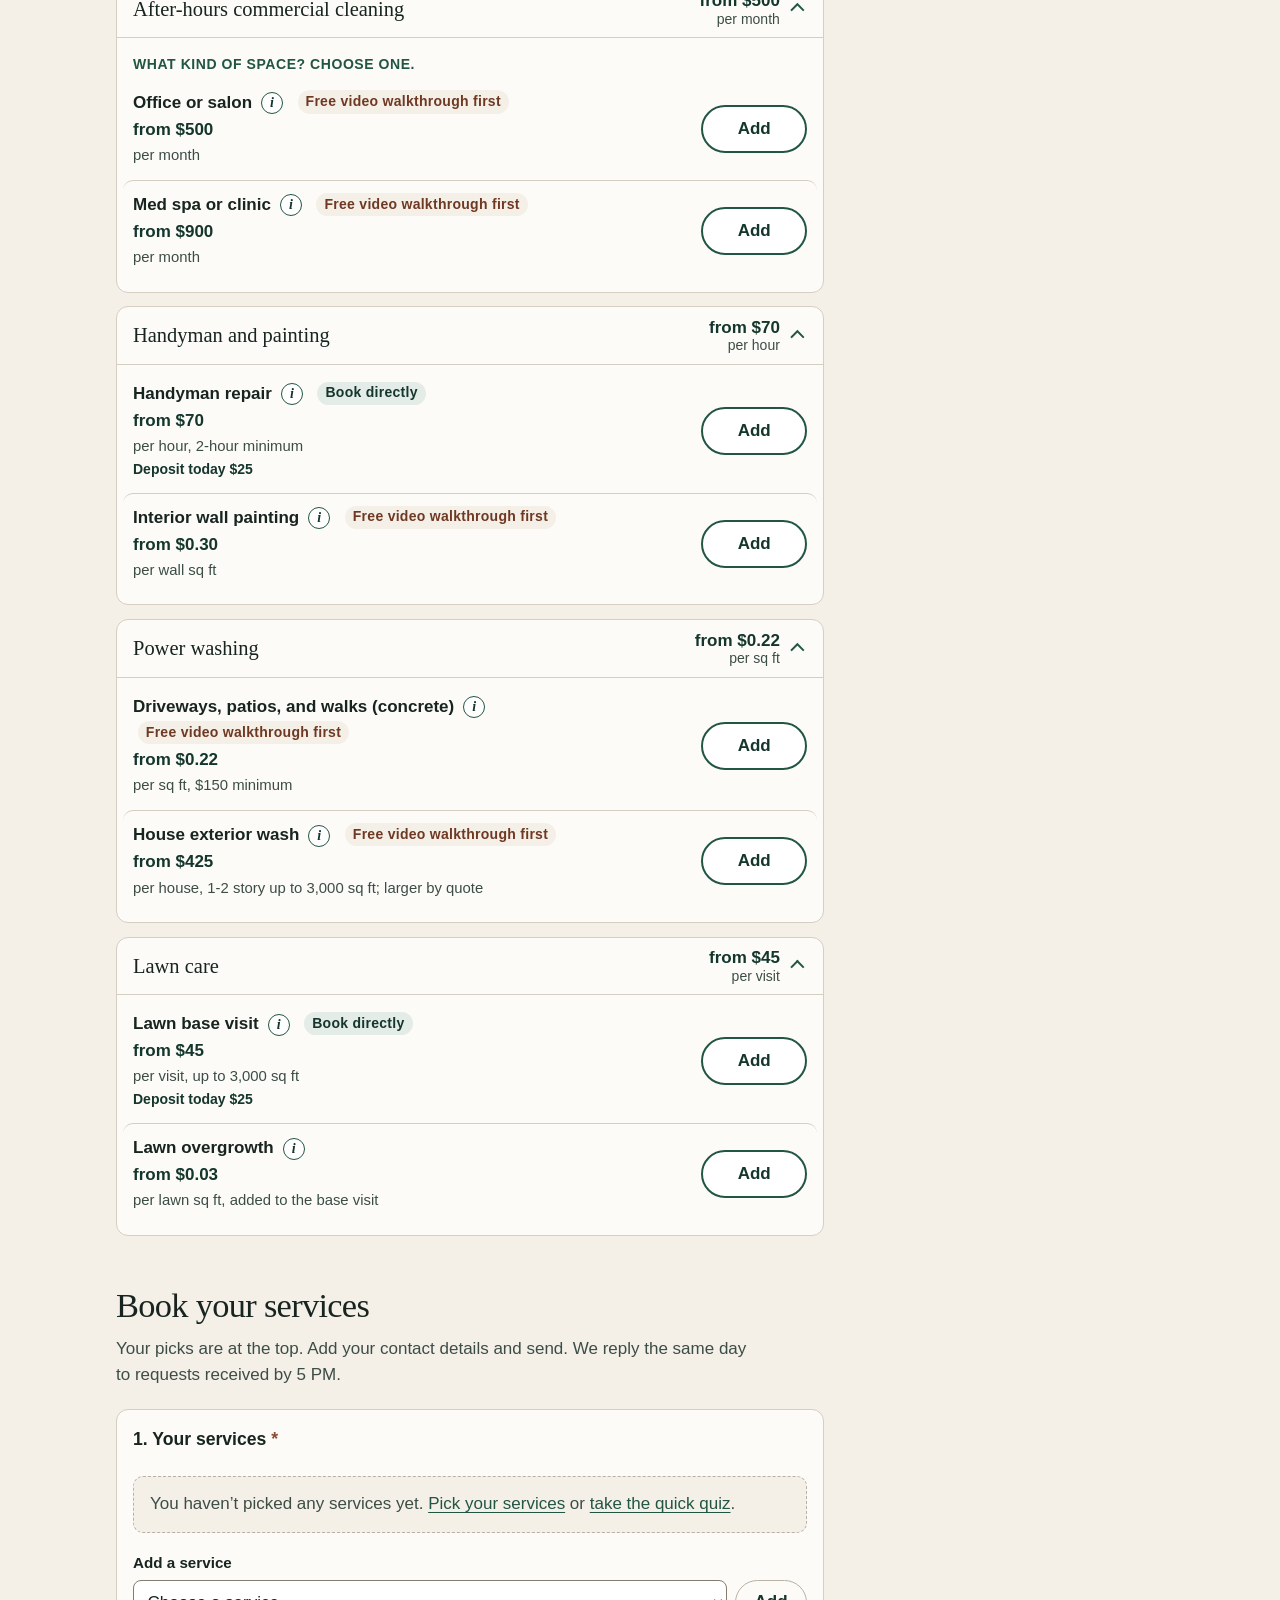
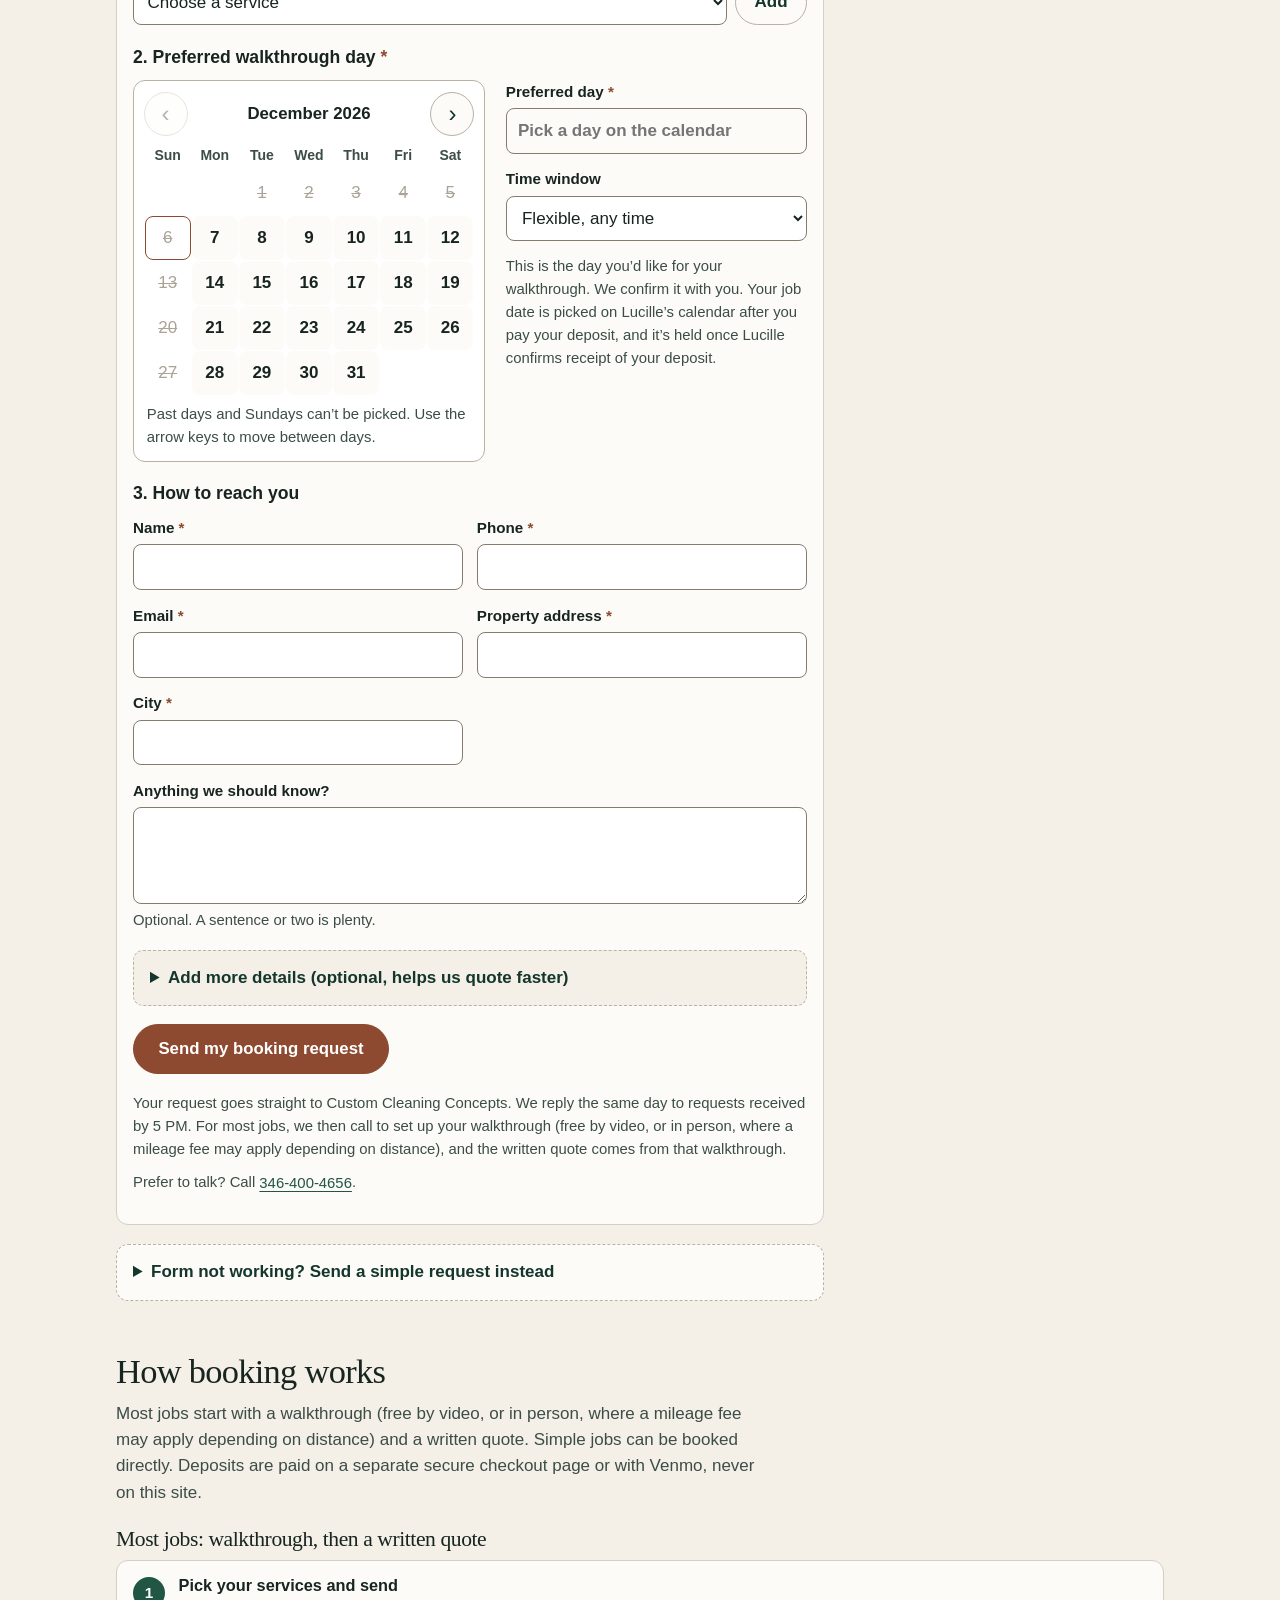
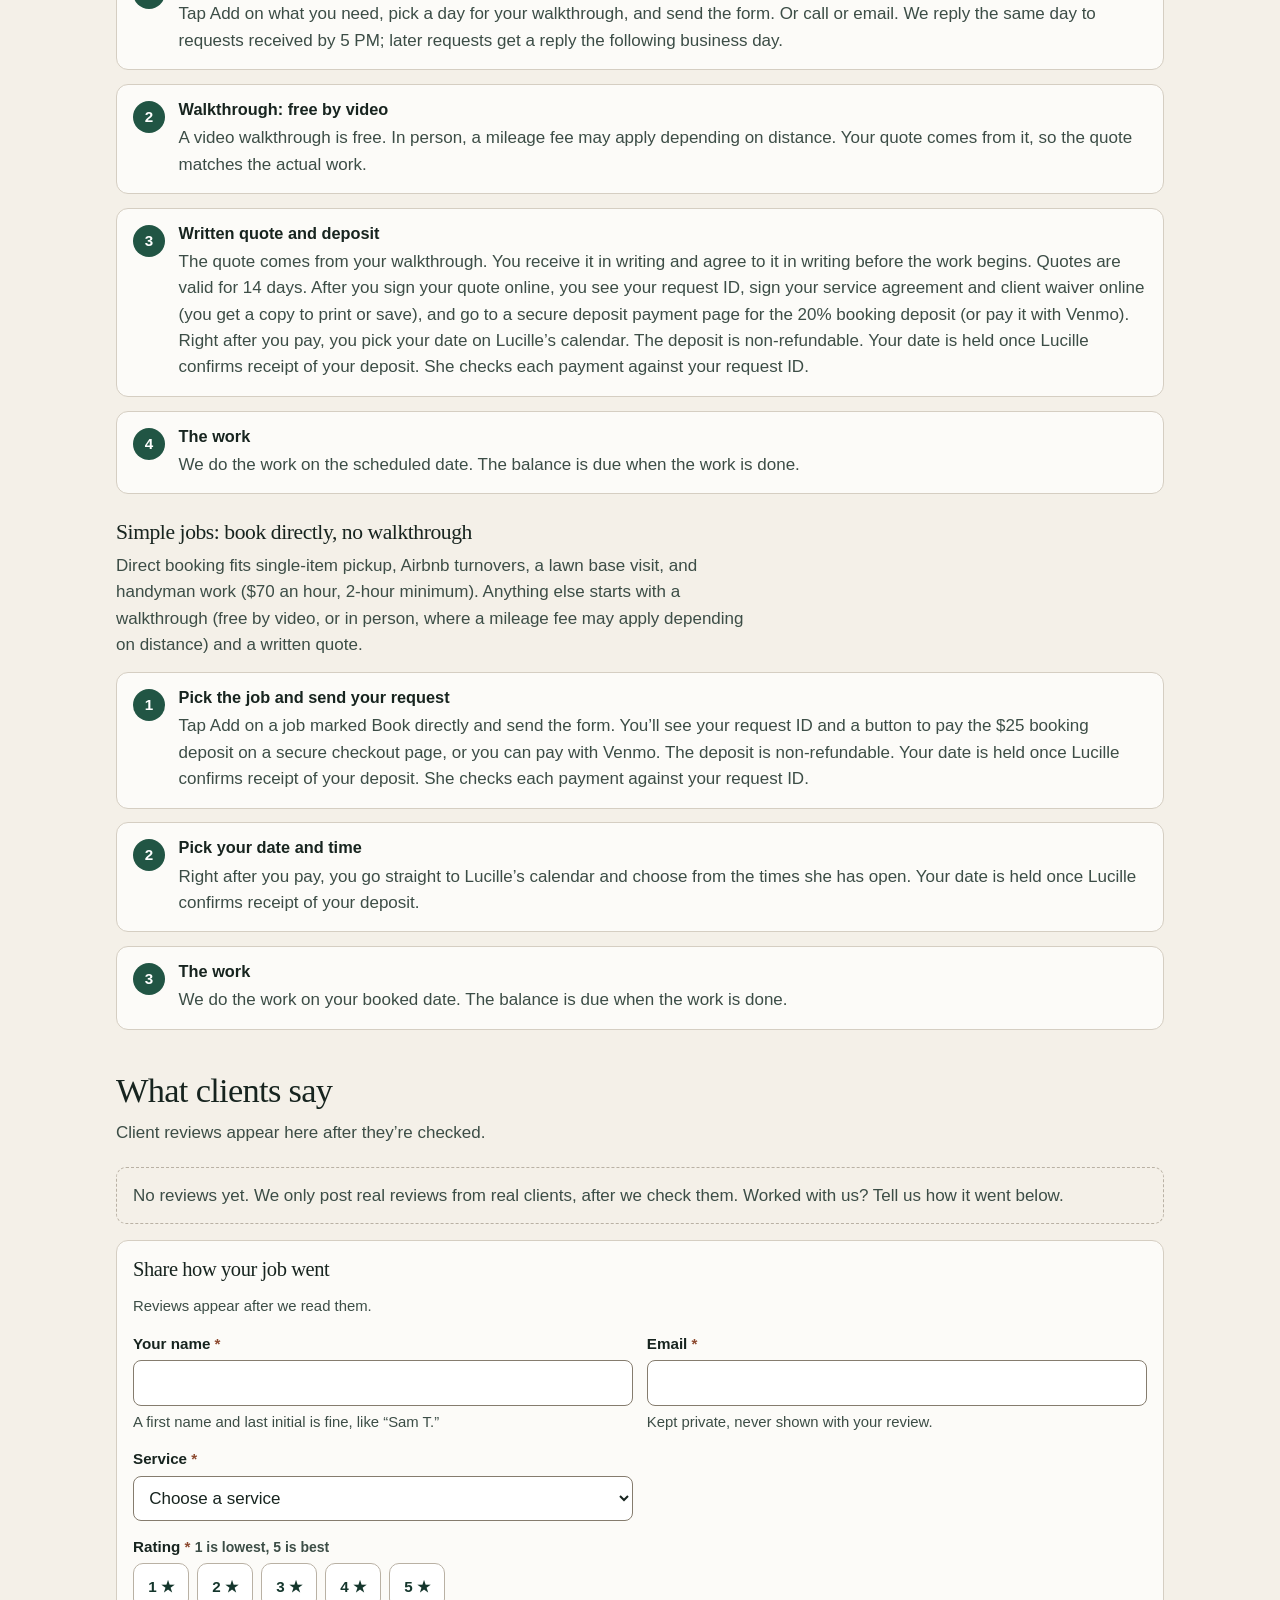
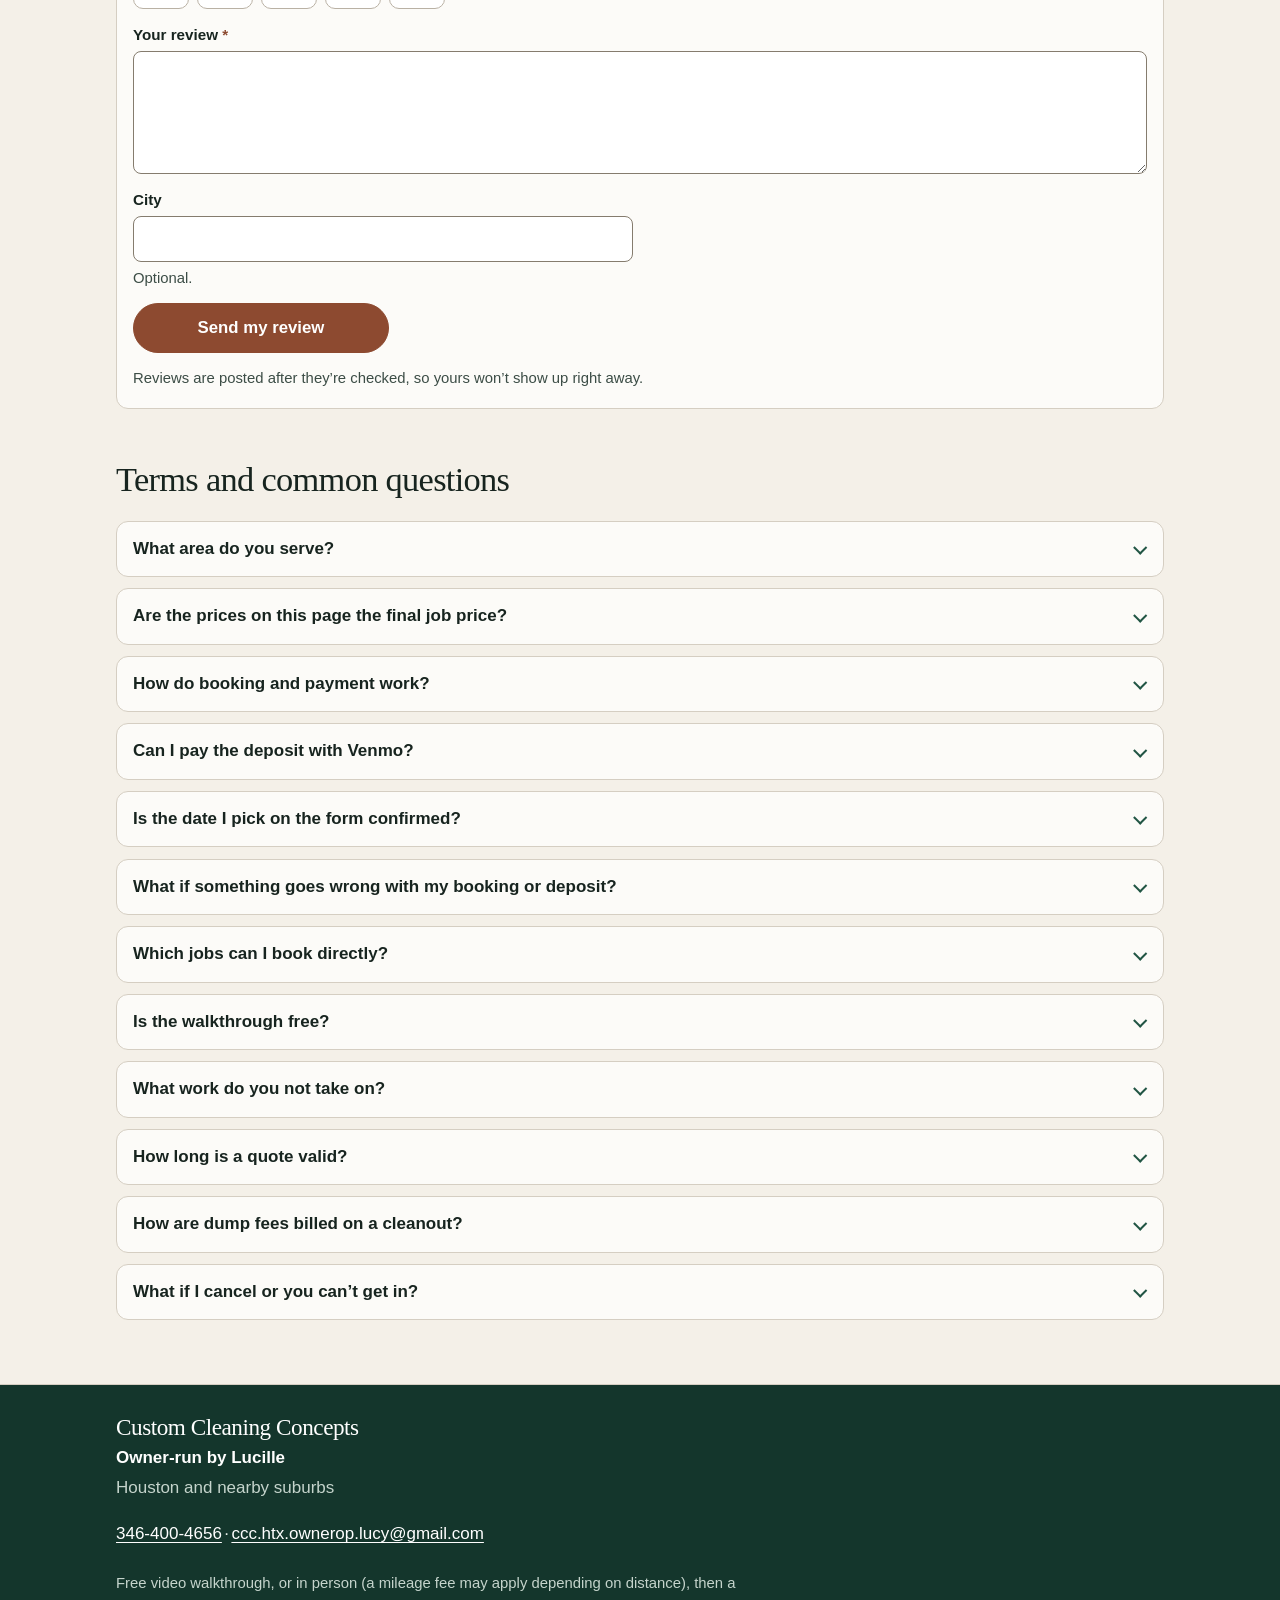
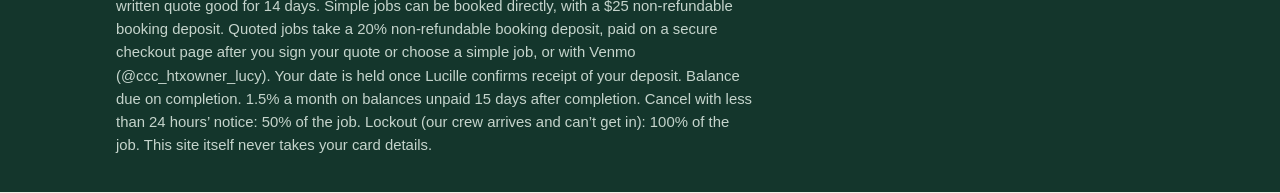
==== commit 4f699218: "staging: flat $25 deposit on six book-directly jobs, wired to new checkout links; mid-day experiment" ====
--- a/index.html
+++ b/index.html
@@ -90,7 +90,7 @@
         <summary><span class="svc-title">Cleanouts</span><span class="svc-from">from $100<small> per item</small></span><span class="svc-count" hidden></span><span class="chev" aria-hidden="true"></span></summary>
         <ul class="rates">
           <li class="group-label">How much stuff is there? Choose one.</li>
-          <li class="rate" data-id="co-single" data-code="CO-ITEM" data-label="Cleanouts: single item pickup" data-price="from $100" data-unit="per item" data-section="Cleanouts" data-group="cleanout" data-direct="1" data-deposit="25"><span class="rate-name">Single item pickup<button type="button" class="info-btn" aria-expanded="false" aria-controls="scope-co-item" title="We pick up and haul away one agreed item, such as a mattress, couch, or appliance." hidden><span class="info-i" aria-hidden="true">i</span><span class="sr-only">What&rsquo;s included: Cleanouts: single item pickup</span></button> <span class="tag">Book directly</span></span><span class="rate-price">from $100</span><span class="rate-unit">per item</span><span class="rate-dep">Deposit $25, Lucille sends your link</span><div class="scope" id="scope-co-item" role="region" aria-label="What&rsquo;s included: Cleanouts: single item pickup" hidden><p class="scope-sum">We pick up and haul away one agreed item, such as a mattress, couch, or appliance.</p><p class="scope-h">What&rsquo;s included</p><ul><li>Pickup of one agreed item from the property.</li><li>Loading and hauling that item away.</li><li>Labor for a single-item haul, which is the posted minimum for this code.</li><li>A timestamped photo of the space after the item is gone, if you want one on file.</li></ul><p class="scope-h">Not included / extra</p><ul><li>Dump and landfill fees are not included in the labor and are billed later at the dump receipt plus 10% (code CO-DUMP).</li><li>Additional items are billed as their own lines, or as a load-based cleanout if that fits better.</li><li>CCC will not handle, transport, or dispose of automotive fluids, wet paint, unsealed industrial chemicals, asbestos, medical waste or needles, or severe toxigenic mold.</li></ul><p class="scope-h">Please have ready</p><ul><li>Clear access to the item, including working gate or lockbox codes.</li><li>Confirm you have the legal right to have items removed (ownership, power of attorney, executor authority, or a writ of possession).</li></ul></div></li>
+          <li class="rate" data-id="co-single" data-code="CO-ITEM" data-label="Cleanouts: single item pickup" data-price="from $100" data-unit="per item" data-section="Cleanouts" data-group="cleanout" data-direct="1" data-deposit="25" data-pay="https://buy.stripe.com/28E6oH0qH5Ww4qhbNQ3840e"><span class="rate-name">Single item pickup<button type="button" class="info-btn" aria-expanded="false" aria-controls="scope-co-item" title="We pick up and haul away one agreed item, such as a mattress, couch, or appliance." hidden><span class="info-i" aria-hidden="true">i</span><span class="sr-only">What&rsquo;s included: Cleanouts: single item pickup</span></button> <span class="tag">Book directly</span></span><span class="rate-price">from $100</span><span class="rate-unit">per item</span><span class="rate-dep">Deposit today $25</span><div class="scope" id="scope-co-item" role="region" aria-label="What&rsquo;s included: Cleanouts: single item pickup" hidden><p class="scope-sum">We pick up and haul away one agreed item, such as a mattress, couch, or appliance.</p><p class="scope-h">What&rsquo;s included</p><ul><li>Pickup of one agreed item from the property.</li><li>Loading and hauling that item away.</li><li>Labor for a single-item haul, which is the posted minimum for this code.</li><li>A timestamped photo of the space after the item is gone, if you want one on file.</li></ul><p class="scope-h">Not included / extra</p><ul><li>Dump and landfill fees are not included in the labor and are billed later at the dump receipt plus 10% (code CO-DUMP).</li><li>Additional items are billed as their own lines, or as a load-based cleanout if that fits better.</li><li>CCC will not handle, transport, or dispose of automotive fluids, wet paint, unsealed industrial chemicals, asbestos, medical waste or needles, or severe toxigenic mold.</li></ul><p class="scope-h">Please have ready</p><ul><li>Clear access to the item, including working gate or lockbox codes.</li><li>Confirm you have the legal right to have items removed (ownership, power of attorney, executor authority, or a writ of possession).</li></ul></div></li>
           <li class="rate" data-id="co-quarter" data-code="CO-QTR" data-label="Cleanouts: quarter load" data-price="from $195" data-unit="per load, up to 1.5 hrs labor" data-section="Cleanouts" data-group="cleanout"><span class="rate-name">Quarter load<button type="button" class="info-btn" aria-expanded="false" aria-controls="scope-co-qtr" title="We haul a quarter truck or trailer load of debris, with up to 1.5 hours of labor included." hidden><span class="info-i" aria-hidden="true">i</span><span class="sr-only">What&rsquo;s included: Cleanouts: quarter load</span></button> <span class="tag tag-walk">Free video walkthrough first</span></span><span class="rate-price">from $195</span><span class="rate-unit">per load, up to 1.5 hrs labor</span><div class="scope" id="scope-co-qtr" role="region" aria-label="What&rsquo;s included: Cleanouts: quarter load" hidden><p class="scope-sum">We haul a quarter truck or trailer load of debris, with up to 1.5 hours of labor included.</p><p class="scope-h">What&rsquo;s included</p><ul><li>Removal of abandoned furniture, trash, and loose debris in the agreed areas, up to a quarter load.</li><li>Up to 1.5 hours of labor included in this load.</li><li>Loading and hauling the load away.</li><li>Work stops at the load size or the labor time, whichever comes first.</li></ul><p class="scope-h">Not included / extra</p><ul><li>Dump and landfill fees are not included in the labor and are billed later at the dump receipt plus 10% (code CO-DUMP).</li><li>Labor beyond 1.5 hours, or a larger load, is a different cleanout line or a change order.</li><li>A white-glove valuables sort is a separate hourly line (code CO-SORT).</li><li>Heavy debris or an excessive condition found on arrival is a flat $150 (code MR-SURC), or the work pauses for a revised estimate.</li><li>CCC will not handle, transport, or dispose of automotive fluids, wet paint, unsealed industrial chemicals, asbestos, medical waste or needles, or severe toxigenic mold.</li></ul><p class="scope-h">Please have ready</p><ul><li>Confirm you have the legal right to have items removed (ownership, power of attorney, executor authority, or a writ of possession).</li><li>Working access (lockbox, gate, or door codes, or someone on site to let us in). If the crew arrives and cannot get in, the job is charged in full.</li><li>Electricity and running hot water must be on for the whole job. If they are off when we arrive, we may have to reschedule and the 20% deposit is kept.</li></ul></div></li>
           <li class="rate" data-id="co-half" data-code="CO-HALF" data-label="Cleanouts: half load" data-price="from $315" data-unit="per load, up to 2.5 hrs" data-section="Cleanouts" data-group="cleanout"><span class="rate-name">Half load<button type="button" class="info-btn" aria-expanded="false" aria-controls="scope-co-half" title="We haul a half truck or trailer load of debris, with up to 2.5 hours of labor included." hidden><span class="info-i" aria-hidden="true">i</span><span class="sr-only">What&rsquo;s included: Cleanouts: half load</span></button> <span class="tag tag-walk">Free video walkthrough first</span></span><span class="rate-price">from $315</span><span class="rate-unit">per load, up to 2.5 hrs</span><div class="scope" id="scope-co-half" role="region" aria-label="What&rsquo;s included: Cleanouts: half load" hidden><p class="scope-sum">We haul a half truck or trailer load of debris, with up to 2.5 hours of labor included.</p><p class="scope-h">What&rsquo;s included</p><ul><li>Removal of abandoned furniture, trash, and loose debris in the agreed areas, up to a half load.</li><li>Up to 2.5 hours of labor included in this load.</li><li>Loading and hauling the load away.</li><li>Work stops at the load size or the labor time, whichever comes first.</li></ul><p class="scope-h">Not included / extra</p><ul><li>Dump and landfill fees are not included in the labor and are billed later at the dump receipt plus 10% (code CO-DUMP).</li><li>Labor beyond 2.5 hours, or a larger load, is a different cleanout line or a change order.</li><li>A white-glove valuables sort is a separate hourly line (code CO-SORT).</li><li>Heavy debris or an excessive condition found on arrival is a flat $150 (code MR-SURC), or the work pauses for a revised estimate.</li><li>CCC will not handle, transport, or dispose of automotive fluids, wet paint, unsealed industrial chemicals, asbestos, medical waste or needles, or severe toxigenic mold.</li></ul><p class="scope-h">Please have ready</p><ul><li>Confirm you have the legal right to have items removed (ownership, power of attorney, executor authority, or a writ of possession).</li><li>Working access (lockbox, gate, or door codes, or someone on site to let us in). If the crew arrives and cannot get in, the job is charged in full.</li><li>Electricity and running hot water must be on for the whole job. If they are off when we arrive, we may have to reschedule and the 20% deposit is kept.</li></ul></div></li>
           <li class="rate" data-id="co-full" data-code="CO-FULL" data-label="Cleanouts: full load" data-price="from $525" data-unit="per load, up to 4 hrs" data-section="Cleanouts" data-group="cleanout"><span class="rate-name">Full load<button type="button" class="info-btn" aria-expanded="false" aria-controls="scope-co-full" title="We haul a full truck or trailer load of debris, with up to 4 hours of labor included." hidden><span class="info-i" aria-hidden="true">i</span><span class="sr-only">What&rsquo;s included: Cleanouts: full load</span></button> <span class="tag tag-walk">Free video walkthrough first</span></span><span class="rate-price">from $525</span><span class="rate-unit">per load, up to 4 hrs</span><div class="scope" id="scope-co-full" role="region" aria-label="What&rsquo;s included: Cleanouts: full load" hidden><p class="scope-sum">We haul a full truck or trailer load of debris, with up to 4 hours of labor included.</p><p class="scope-h">What&rsquo;s included</p><ul><li>Removal of abandoned furniture, trash, and loose debris from the agreed areas, up to a full load.</li><li>Closets, attic access, garage, storage sheds, and exterior yard debris are included only as they fit in this load and labor time.</li><li>Up to 4 hours of labor included in this load.</li><li>Loading and hauling the load away.</li><li>Work stops at the load size or the labor time, whichever comes first.</li></ul><p class="scope-h">Not included / extra</p><ul><li>Dump and landfill fees are not included in the labor and are billed later at the dump receipt plus 10% (code CO-DUMP).</li><li>Labor beyond 4 hours, or more than one full load, is an additional line or a change order.</li><li>A white-glove valuables sort is a separate hourly line (code CO-SORT).</li><li>Heavy debris or an excessive condition found on arrival is a flat $150 (code MR-SURC), or the work pauses for a revised estimate.</li><li>CCC will not handle, transport, or dispose of automotive fluids, wet paint, unsealed industrial chemicals, asbestos, medical waste or needles, or severe toxigenic mold.</li></ul><p class="scope-h">Please have ready</p><ul><li>Confirm you have the legal right to have items removed (ownership, power of attorney, executor authority, or a writ of possession).</li><li>Working access (lockbox, gate, or door codes, or someone on site to let us in). If the crew arrives and cannot get in, the job is charged in full.</li><li>Electricity and running hot water must be on for the whole job. If they are off when we arrive, we may have to reschedule and the 20% deposit is kept.</li></ul></div></li>
@@ -112,9 +112,9 @@
         <summary><span class="svc-title">Airbnb turnovers</span><span class="svc-from">from $95<small> per turn</small></span><span class="svc-count" hidden></span><span class="chev" aria-hidden="true"></span></summary>
         <ul class="rates">
           <li class="group-label">How many bedrooms? Choose one.</li>
-          <li class="rate" data-id="ab-1" data-code="AB-1BR" data-label="Airbnb turnover: 1 bed / 1 bath" data-price="from $95" data-unit="per turn" data-section="Airbnb turnover" data-group="airbnb" data-direct="1" data-deposit="25"><span class="rate-name">1 bedroom / 1 bathroom<button type="button" class="info-btn" aria-expanded="false" aria-controls="scope-ab-1br" title="A same-day 1 bedroom / 1 bathroom short-term rental reset, in the 11:00 AM to 4:00 PM window." hidden><span class="info-i" aria-hidden="true">i</span><span class="sr-only">What&rsquo;s included: Airbnb turnover: 1 bed / 1 bath</span></button> <span class="tag">Book directly</span></span><span class="rate-price">from $95</span><span class="rate-unit">per turn</span><span class="rate-dep">Deposit $25, Lucille sends your link</span><div class="scope" id="scope-ab-1br" role="region" aria-label="What&rsquo;s included: Airbnb turnover: 1 bed / 1 bath" hidden><p class="scope-sum">A same-day 1 bedroom / 1 bathroom short-term rental reset, in the 11:00 AM to 4:00 PM window.</p><p class="scope-h">What&rsquo;s included</p><ul><li>Strip sheets, pillowcases, and duvet covers from all beds, gather towels, washcloths, and bath mats, and start an on-site wash (or bag the linens if off-site laundry is on this quote).</li><li>Empty all trash bins and replace the liners, and check under beds, sofas, and furniture for left-behind items.</li><li>Kitchen: discard leftover food and wipe fridge shelves; clean the microwave inside and out; load and run the dishwasher; sanitize counters, sink, faucet, and backsplash; wipe the stovetop, oven exterior, and small appliances.</li><li>Bathrooms: scrub and sanitize the shower, glass doors, tub, and toilet; scrub the vanity; polish mirrors streak-free.</li><li>Sanitize remotes, light switches, thermostats, and door handles, and high-dust ceiling fans, light fixtures, and windowsills.</li><li>Remake beds with clean linens, stage fresh towel sets, and restock coffee, tea, sugar, welcome snacks, toilet paper, paper towels, hand soap, and dish soap from your on-site supplies.</li><li>Vacuum carpets and rugs, and damp-mop hard floors toward the exit.</li><li>Take timestamped photos of the staged rooms, report any guest damage or low supplies, and send you a completion text with a photo link.</li></ul><p class="scope-h">Not included / extra</p><ul><li>Off-site linen laundering is a separate $25 add-on per turn (code AB-LIN), unless that line is already on this quote.</li><li>Restocking uses the supplies you keep at the property; we report when those supplies are running low.</li><li>Tasks outside this list need to be requested in writing at least 48 hours before the service window, and may be extra.</li><li>Guests checking out after 11:00 AM without notice may delay completion or add a trip fee.</li></ul><p class="scope-h">Please have ready</p><ul><li>Clear access between 11:00 AM and 4:00 PM, with working lockbox or door codes.</li><li>Guests out by 11:00 AM, or tell us ahead if they will be late.</li><li>On-site restock supplies (coffee, tea, sugar, welcome snacks, toilet paper, paper towels, hand soap, and dish soap), and enough clean linen if laundry is done on site.</li><li>Electricity and running hot water on at the property.</li></ul></div></li>
-          <li class="rate" data-id="ab-2" data-code="AB-2BR" data-label="Airbnb turnover: 2 bed / 2 bath" data-price="from $130" data-unit="per turn" data-section="Airbnb turnover" data-group="airbnb" data-direct="1" data-deposit="25"><span class="rate-name">2 bedroom / 2 bathroom<button type="button" class="info-btn" aria-expanded="false" aria-controls="scope-ab-2br" title="A same-day 2 bedroom / 2 bathroom short-term rental reset, in the 11:00 AM to 4:00 PM window." hidden><span class="info-i" aria-hidden="true">i</span><span class="sr-only">What&rsquo;s included: Airbnb turnover: 2 bed / 2 bath</span></button> <span class="tag">Book directly</span></span><span class="rate-price">from $130</span><span class="rate-unit">per turn</span><span class="rate-dep">Deposit $25, Lucille sends your link</span><div class="scope" id="scope-ab-2br" role="region" aria-label="What&rsquo;s included: Airbnb turnover: 2 bed / 2 bath" hidden><p class="scope-sum">A same-day 2 bedroom / 2 bathroom short-term rental reset, in the 11:00 AM to 4:00 PM window.</p><p class="scope-h">What&rsquo;s included</p><ul><li>Strip sheets, pillowcases, and duvet covers from all beds, gather towels, washcloths, and bath mats, and start an on-site wash (or bag the linens if off-site laundry is on this quote).</li><li>Empty all trash bins and replace the liners, and check under beds, sofas, and furniture for left-behind items.</li><li>Kitchen: discard leftover food and wipe fridge shelves; clean the microwave inside and out; load and run the dishwasher; sanitize counters, sink, faucet, and backsplash; wipe the stovetop, oven exterior, and small appliances.</li><li>Bathrooms: scrub and sanitize the shower, glass doors, tub, and toilet; scrub the vanity; polish mirrors streak-free.</li><li>Sanitize remotes, light switches, thermostats, and door handles, and high-dust ceiling fans, light fixtures, and windowsills.</li><li>Remake beds with clean linens, stage fresh towel sets, and restock coffee, tea, sugar, welcome snacks, toilet paper, paper towels, hand soap, and dish soap from your on-site supplies.</li><li>Vacuum carpets and rugs, and damp-mop hard floors toward the exit.</li><li>Take timestamped photos of the staged rooms, report any guest damage or low supplies, and send you a completion text with a photo link.</li></ul><p class="scope-h">Not included / extra</p><ul><li>Off-site linen laundering is a separate $25 add-on per turn (code AB-LIN), unless that line is already on this quote.</li><li>Restocking uses the supplies you keep at the property; we report when those supplies are running low.</li><li>Tasks outside this list need to be requested in writing at least 48 hours before the service window, and may be extra.</li><li>Guests checking out after 11:00 AM without notice may delay completion or add a trip fee.</li></ul><p class="scope-h">Please have ready</p><ul><li>Clear access between 11:00 AM and 4:00 PM, with working lockbox or door codes.</li><li>Guests out by 11:00 AM, or tell us ahead if they will be late.</li><li>On-site restock supplies (coffee, tea, sugar, welcome snacks, toilet paper, paper towels, hand soap, and dish soap), and enough clean linen if laundry is done on site.</li><li>Electricity and running hot water on at the property.</li></ul></div></li>
-          <li class="rate" data-id="ab-3" data-code="AB-3BR" data-label="Airbnb turnover: 3 or more bedrooms" data-price="from $170" data-unit="per turn" data-section="Airbnb turnover" data-group="airbnb" data-direct="1" data-deposit="25"><span class="rate-name">3 or more bedrooms<button type="button" class="info-btn" aria-expanded="false" aria-controls="scope-ab-3br" title="A same-day reset for a larger short-term rental (3 or more bedrooms), in the 11:00 AM to 4:00 PM window." hidden><span class="info-i" aria-hidden="true">i</span><span class="sr-only">What&rsquo;s included: Airbnb turnover: 3 or more bedrooms</span></button> <span class="tag">Book directly</span></span><span class="rate-price">from $170</span><span class="rate-unit">per turn</span><span class="rate-dep">Deposit $25, Lucille sends your link</span><div class="scope" id="scope-ab-3br" role="region" aria-label="What&rsquo;s included: Airbnb turnover: 3 or more bedrooms" hidden><p class="scope-sum">A same-day reset for a larger short-term rental (3 or more bedrooms), in the 11:00 AM to 4:00 PM window.</p><p class="scope-h">What&rsquo;s included</p><ul><li>Strip sheets, pillowcases, and duvet covers from all beds, gather towels, washcloths, and bath mats, and start an on-site wash (or bag the linens if off-site laundry is on this quote).</li><li>Empty all trash bins and replace the liners, and check under beds, sofas, and furniture for left-behind items.</li><li>Kitchen: discard leftover food and wipe fridge shelves; clean the microwave inside and out; load and run the dishwasher; sanitize counters, sink, faucet, and backsplash; wipe the stovetop, oven exterior, and small appliances.</li><li>Bathrooms: scrub and sanitize the shower, glass doors, tub, and toilet; scrub the vanity; polish mirrors streak-free.</li><li>Sanitize remotes, light switches, thermostats, and door handles, and high-dust ceiling fans, light fixtures, and windowsills.</li><li>Remake beds with clean linens, stage fresh towel sets, and restock coffee, tea, sugar, welcome snacks, toilet paper, paper towels, hand soap, and dish soap from your on-site supplies.</li><li>Vacuum carpets and rugs, and damp-mop hard floors toward the exit.</li><li>Take timestamped photos of the staged rooms, report any guest damage or low supplies, and send you a completion text with a photo link.</li></ul><p class="scope-h">Not included / extra</p><ul><li>Off-site linen laundering is a separate $25 add-on per turn (code AB-LIN), unless that line is already on this quote.</li><li>Restocking uses the supplies you keep at the property; we report when those supplies are running low.</li><li>Tasks outside this list need to be requested in writing at least 48 hours before the service window, and may be extra.</li><li>Guests checking out after 11:00 AM without notice may delay completion or add a trip fee.</li></ul><p class="scope-h">Please have ready</p><ul><li>Clear access between 11:00 AM and 4:00 PM, with working lockbox or door codes.</li><li>Guests out by 11:00 AM, or tell us ahead if they will be late.</li><li>On-site restock supplies (coffee, tea, sugar, welcome snacks, toilet paper, paper towels, hand soap, and dish soap), and enough clean linen if laundry is done on site.</li><li>Electricity and running hot water on at the property.</li></ul></div></li>
+          <li class="rate" data-id="ab-1" data-code="AB-1BR" data-label="Airbnb turnover: 1 bed / 1 bath" data-price="from $95" data-unit="per turn" data-section="Airbnb turnover" data-group="airbnb" data-direct="1" data-deposit="25" data-pay="https://buy.stripe.com/14A4gz4GX0CccWNg463840f"><span class="rate-name">1 bedroom / 1 bathroom<button type="button" class="info-btn" aria-expanded="false" aria-controls="scope-ab-1br" title="A same-day 1 bedroom / 1 bathroom short-term rental reset, in the 11:00 AM to 4:00 PM window." hidden><span class="info-i" aria-hidden="true">i</span><span class="sr-only">What&rsquo;s included: Airbnb turnover: 1 bed / 1 bath</span></button> <span class="tag">Book directly</span></span><span class="rate-price">from $95</span><span class="rate-unit">per turn</span><span class="rate-dep">Deposit today $25</span><div class="scope" id="scope-ab-1br" role="region" aria-label="What&rsquo;s included: Airbnb turnover: 1 bed / 1 bath" hidden><p class="scope-sum">A same-day 1 bedroom / 1 bathroom short-term rental reset, in the 11:00 AM to 4:00 PM window.</p><p class="scope-h">What&rsquo;s included</p><ul><li>Strip sheets, pillowcases, and duvet covers from all beds, gather towels, washcloths, and bath mats, and start an on-site wash (or bag the linens if off-site laundry is on this quote).</li><li>Empty all trash bins and replace the liners, and check under beds, sofas, and furniture for left-behind items.</li><li>Kitchen: discard leftover food and wipe fridge shelves; clean the microwave inside and out; load and run the dishwasher; sanitize counters, sink, faucet, and backsplash; wipe the stovetop, oven exterior, and small appliances.</li><li>Bathrooms: scrub and sanitize the shower, glass doors, tub, and toilet; scrub the vanity; polish mirrors streak-free.</li><li>Sanitize remotes, light switches, thermostats, and door handles, and high-dust ceiling fans, light fixtures, and windowsills.</li><li>Remake beds with clean linens, stage fresh towel sets, and restock coffee, tea, sugar, welcome snacks, toilet paper, paper towels, hand soap, and dish soap from your on-site supplies.</li><li>Vacuum carpets and rugs, and damp-mop hard floors toward the exit.</li><li>Take timestamped photos of the staged rooms, report any guest damage or low supplies, and send you a completion text with a photo link.</li></ul><p class="scope-h">Not included / extra</p><ul><li>Off-site linen laundering is a separate $25 add-on per turn (code AB-LIN), unless that line is already on this quote.</li><li>Restocking uses the supplies you keep at the property; we report when those supplies are running low.</li><li>Tasks outside this list need to be requested in writing at least 48 hours before the service window, and may be extra.</li><li>Guests checking out after 11:00 AM without notice may delay completion or add a trip fee.</li></ul><p class="scope-h">Please have ready</p><ul><li>Clear access between 11:00 AM and 4:00 PM, with working lockbox or door codes.</li><li>Guests out by 11:00 AM, or tell us ahead if they will be late.</li><li>On-site restock supplies (coffee, tea, sugar, welcome snacks, toilet paper, paper towels, hand soap, and dish soap), and enough clean linen if laundry is done on site.</li><li>Electricity and running hot water on at the property.</li></ul></div></li>
+          <li class="rate" data-id="ab-2" data-code="AB-2BR" data-label="Airbnb turnover: 2 bed / 2 bath" data-price="from $130" data-unit="per turn" data-section="Airbnb turnover" data-group="airbnb" data-direct="1" data-deposit="25" data-pay="https://buy.stripe.com/5kQfZhc9p4Ss4qh4lo3840g"><span class="rate-name">2 bedroom / 2 bathroom<button type="button" class="info-btn" aria-expanded="false" aria-controls="scope-ab-2br" title="A same-day 2 bedroom / 2 bathroom short-term rental reset, in the 11:00 AM to 4:00 PM window." hidden><span class="info-i" aria-hidden="true">i</span><span class="sr-only">What&rsquo;s included: Airbnb turnover: 2 bed / 2 bath</span></button> <span class="tag">Book directly</span></span><span class="rate-price">from $130</span><span class="rate-unit">per turn</span><span class="rate-dep">Deposit today $25</span><div class="scope" id="scope-ab-2br" role="region" aria-label="What&rsquo;s included: Airbnb turnover: 2 bed / 2 bath" hidden><p class="scope-sum">A same-day 2 bedroom / 2 bathroom short-term rental reset, in the 11:00 AM to 4:00 PM window.</p><p class="scope-h">What&rsquo;s included</p><ul><li>Strip sheets, pillowcases, and duvet covers from all beds, gather towels, washcloths, and bath mats, and start an on-site wash (or bag the linens if off-site laundry is on this quote).</li><li>Empty all trash bins and replace the liners, and check under beds, sofas, and furniture for left-behind items.</li><li>Kitchen: discard leftover food and wipe fridge shelves; clean the microwave inside and out; load and run the dishwasher; sanitize counters, sink, faucet, and backsplash; wipe the stovetop, oven exterior, and small appliances.</li><li>Bathrooms: scrub and sanitize the shower, glass doors, tub, and toilet; scrub the vanity; polish mirrors streak-free.</li><li>Sanitize remotes, light switches, thermostats, and door handles, and high-dust ceiling fans, light fixtures, and windowsills.</li><li>Remake beds with clean linens, stage fresh towel sets, and restock coffee, tea, sugar, welcome snacks, toilet paper, paper towels, hand soap, and dish soap from your on-site supplies.</li><li>Vacuum carpets and rugs, and damp-mop hard floors toward the exit.</li><li>Take timestamped photos of the staged rooms, report any guest damage or low supplies, and send you a completion text with a photo link.</li></ul><p class="scope-h">Not included / extra</p><ul><li>Off-site linen laundering is a separate $25 add-on per turn (code AB-LIN), unless that line is already on this quote.</li><li>Restocking uses the supplies you keep at the property; we report when those supplies are running low.</li><li>Tasks outside this list need to be requested in writing at least 48 hours before the service window, and may be extra.</li><li>Guests checking out after 11:00 AM without notice may delay completion or add a trip fee.</li></ul><p class="scope-h">Please have ready</p><ul><li>Clear access between 11:00 AM and 4:00 PM, with working lockbox or door codes.</li><li>Guests out by 11:00 AM, or tell us ahead if they will be late.</li><li>On-site restock supplies (coffee, tea, sugar, welcome snacks, toilet paper, paper towels, hand soap, and dish soap), and enough clean linen if laundry is done on site.</li><li>Electricity and running hot water on at the property.</li></ul></div></li>
+          <li class="rate" data-id="ab-3" data-code="AB-3BR" data-label="Airbnb turnover: 3 or more bedrooms" data-price="from $170" data-unit="per turn" data-section="Airbnb turnover" data-group="airbnb" data-direct="1" data-deposit="25" data-pay="https://buy.stripe.com/6oU5kDehxet23mdcRU3840h"><span class="rate-name">3 or more bedrooms<button type="button" class="info-btn" aria-expanded="false" aria-controls="scope-ab-3br" title="A same-day reset for a larger short-term rental (3 or more bedrooms), in the 11:00 AM to 4:00 PM window." hidden><span class="info-i" aria-hidden="true">i</span><span class="sr-only">What&rsquo;s included: Airbnb turnover: 3 or more bedrooms</span></button> <span class="tag">Book directly</span></span><span class="rate-price">from $170</span><span class="rate-unit">per turn</span><span class="rate-dep">Deposit today $25</span><div class="scope" id="scope-ab-3br" role="region" aria-label="What&rsquo;s included: Airbnb turnover: 3 or more bedrooms" hidden><p class="scope-sum">A same-day reset for a larger short-term rental (3 or more bedrooms), in the 11:00 AM to 4:00 PM window.</p><p class="scope-h">What&rsquo;s included</p><ul><li>Strip sheets, pillowcases, and duvet covers from all beds, gather towels, washcloths, and bath mats, and start an on-site wash (or bag the linens if off-site laundry is on this quote).</li><li>Empty all trash bins and replace the liners, and check under beds, sofas, and furniture for left-behind items.</li><li>Kitchen: discard leftover food and wipe fridge shelves; clean the microwave inside and out; load and run the dishwasher; sanitize counters, sink, faucet, and backsplash; wipe the stovetop, oven exterior, and small appliances.</li><li>Bathrooms: scrub and sanitize the shower, glass doors, tub, and toilet; scrub the vanity; polish mirrors streak-free.</li><li>Sanitize remotes, light switches, thermostats, and door handles, and high-dust ceiling fans, light fixtures, and windowsills.</li><li>Remake beds with clean linens, stage fresh towel sets, and restock coffee, tea, sugar, welcome snacks, toilet paper, paper towels, hand soap, and dish soap from your on-site supplies.</li><li>Vacuum carpets and rugs, and damp-mop hard floors toward the exit.</li><li>Take timestamped photos of the staged rooms, report any guest damage or low supplies, and send you a completion text with a photo link.</li></ul><p class="scope-h">Not included / extra</p><ul><li>Off-site linen laundering is a separate $25 add-on per turn (code AB-LIN), unless that line is already on this quote.</li><li>Restocking uses the supplies you keep at the property; we report when those supplies are running low.</li><li>Tasks outside this list need to be requested in writing at least 48 hours before the service window, and may be extra.</li><li>Guests checking out after 11:00 AM without notice may delay completion or add a trip fee.</li></ul><p class="scope-h">Please have ready</p><ul><li>Clear access between 11:00 AM and 4:00 PM, with working lockbox or door codes.</li><li>Guests out by 11:00 AM, or tell us ahead if they will be late.</li><li>On-site restock supplies (coffee, tea, sugar, welcome snacks, toilet paper, paper towels, hand soap, and dish soap), and enough clean linen if laundry is done on site.</li><li>Electricity and running hot water on at the property.</li></ul></div></li>
           <li class="group-label">Also available</li>
           <li class="rate" data-id="ab-linen" data-code="AB-LIN" data-label="Airbnb off-site linen" data-price="from $25" data-unit="per turn" data-section="Airbnb turnover"><span class="rate-name">Off-site linen<button type="button" class="info-btn" aria-expanded="false" aria-controls="scope-ab-lin" title="We bag the property&#x27;s linens, wash them off-site, and return them for that turnover, billed at $25 per turn." hidden><span class="info-i" aria-hidden="true">i</span><span class="sr-only">What&rsquo;s included: Airbnb off-site linen</span></button></span><span class="rate-price">from $25</span><span class="rate-unit">per turn</span><div class="scope" id="scope-ab-lin" role="region" aria-label="What&rsquo;s included: Airbnb off-site linen" hidden><p class="scope-sum">We bag the property&#x27;s linens, wash them off-site, and return them for that turnover, billed at $25 per turn.</p><p class="scope-h">What&rsquo;s included</p><ul><li>Bag used sheets, pillowcases, duvet covers, bath towels, hand towels, washcloths, and bath mats.</li><li>Wash those linens off-site.</li><li>Return and stage the clean sets as part of that turnover.</li><li>Billed as a flat $25 add-on per turnover.</li></ul><p class="scope-h">Not included / extra</p><ul><li>The turnover clean itself is a separate line (AB-1BR, AB-2BR, or AB-3BR).</li><li>On-site laundry is already part of a standard turnover when this add-on is not on the quote.</li></ul><p class="scope-h">Please have ready</p><ul><li>Enough linen sets for the beds and baths, ready to bag.</li><li>Tell us if a set is missing before the turnover.</li></ul></div></li>
         </ul>
@@ -130,7 +130,7 @@
       <details class="service reveal" open>
         <summary><span class="svc-title">Handyman and painting</span><span class="svc-from">from $70<small> per hour</small></span><span class="svc-count" hidden></span><span class="chev" aria-hidden="true"></span></summary>
         <ul class="rates">
-          <li class="rate" data-id="hm-repair" data-code="HM-REP" data-label="Handyman repair (2-hour minimum)" data-price="from $70" data-unit="per hour, 2-hour minimum" data-section="Handyman and painting" data-direct="1" data-deposit="25"><span class="rate-name">Handyman repair<button type="button" class="info-btn" aria-expanded="false" aria-controls="scope-hm-rep" title="Hourly handyman work for minor patches, trim, and fixture repairs, with a 2-hour minimum ($140)." hidden><span class="info-i" aria-hidden="true">i</span><span class="sr-only">What&rsquo;s included: Handyman repair (2-hour minimum)</span></button> <span class="tag">Book directly</span></span><span class="rate-price">from $70</span><span class="rate-unit">per hour, 2-hour minimum</span><span class="rate-dep">Deposit $25, Lucille sends your link</span><div class="scope" id="scope-hm-rep" role="region" aria-label="What&rsquo;s included: Handyman repair (2-hour minimum)" hidden><p class="scope-sum">Hourly handyman work for minor patches, trim, and fixture repairs, with a 2-hour minimum ($140).</p><p class="scope-h">What&rsquo;s included</p><ul><li>Patch drywall holes, repair nail pops, and touch up damaged trim or baseboards.</li><li>Replace burned-out light bulbs, damaged outlet covers, and minor hardware.</li><li>Other minor repairs that are listed on this quote, billed per hour.</li><li>Labor is billed with a 2-hour minimum ($140).</li></ul><p class="scope-h">Not included / extra</p><ul><li>Whole-wall painting is a separate line (code PT-WALL).</li><li>If hidden damage is found, such as rotten subflooring, insect infestation, or concealed electrical problems, work in that area pauses until a written or text change order is agreed.</li></ul><p class="scope-h">Please have ready</p><ul><li>Electricity and running hot water must be on for the whole job. If they are off when we arrive, we may have to reschedule and the 20% deposit is kept.</li><li>Working access (lockbox, gate, or door codes, or someone on site to let us in). If the crew arrives and cannot get in, the job is charged in full.</li><li>Tell us about the repairs you want before we arrive, so they can be listed on the quote.</li></ul></div></li>
+          <li class="rate" data-id="hm-repair" data-code="HM-REP" data-label="Handyman repair (2-hour minimum)" data-price="from $70" data-unit="per hour, 2-hour minimum" data-section="Handyman and painting" data-direct="1" data-deposit="25" data-pay="https://buy.stripe.com/8x2bJ11uL98IbSJ5ps3840j"><span class="rate-name">Handyman repair<button type="button" class="info-btn" aria-expanded="false" aria-controls="scope-hm-rep" title="Hourly handyman work for minor patches, trim, and fixture repairs, with a 2-hour minimum ($140)." hidden><span class="info-i" aria-hidden="true">i</span><span class="sr-only">What&rsquo;s included: Handyman repair (2-hour minimum)</span></button> <span class="tag">Book directly</span></span><span class="rate-price">from $70</span><span class="rate-unit">per hour, 2-hour minimum</span><span class="rate-dep">Deposit today $25</span><div class="scope" id="scope-hm-rep" role="region" aria-label="What&rsquo;s included: Handyman repair (2-hour minimum)" hidden><p class="scope-sum">Hourly handyman work for minor patches, trim, and fixture repairs, with a 2-hour minimum ($140).</p><p class="scope-h">What&rsquo;s included</p><ul><li>Patch drywall holes, repair nail pops, and touch up damaged trim or baseboards.</li><li>Replace burned-out light bulbs, damaged outlet covers, and minor hardware.</li><li>Other minor repairs that are listed on this quote, billed per hour.</li><li>Labor is billed with a 2-hour minimum ($140).</li></ul><p class="scope-h">Not included / extra</p><ul><li>Whole-wall painting is a separate line (code PT-WALL).</li><li>If hidden damage is found, such as rotten subflooring, insect infestation, or concealed electrical problems, work in that area pauses until a written or text change order is agreed.</li></ul><p class="scope-h">Please have ready</p><ul><li>Electricity and running hot water must be on for the whole job. If they are off when we arrive, we may have to reschedule and the 20% deposit is kept.</li><li>Working access (lockbox, gate, or door codes, or someone on site to let us in). If the crew arrives and cannot get in, the job is charged in full.</li><li>Tell us about the repairs you want before we arrive, so they can be listed on the quote.</li></ul></div></li>
           <li class="rate" data-id="hm-paint" data-code="PT-WALL" data-label="Interior wall painting" data-price="from $0.30" data-unit="per wall sq ft" data-section="Handyman and painting"><span class="rate-name">Interior wall painting<button type="button" class="info-btn" aria-expanded="false" aria-controls="scope-pt-wall" title="Interior wall painting, billed per square foot of wall, with surfaces prepped and a fresh coat of the specified paint." hidden><span class="info-i" aria-hidden="true">i</span><span class="sr-only">What&rsquo;s included: Interior wall painting</span></button> <span class="tag tag-walk">Free video walkthrough first</span></span><span class="rate-price">from $0.30</span><span class="rate-unit">per wall sq ft</span><div class="scope" id="scope-pt-wall" role="region" aria-label="What&rsquo;s included: Interior wall painting" hidden><p class="scope-sum">Interior wall painting, billed per square foot of wall, with surfaces prepped and a fresh coat of the specified paint.</p><p class="scope-h">What&rsquo;s included</p><ul><li>Prep the agreed interior wall surfaces.</li><li>Apply a fresh coat of neutral interior paint as specified on the quote.</li><li>Billed per square foot of wall listed on this quote.</li><li>Limited to the walls and the paint specified in writing.</li></ul><p class="scope-h">Not included / extra</p><ul><li>Exterior painting is not in this code.</li><li>Repairs beyond normal surface prep are a separate handyman line (code HM-REP).</li><li>A color or finish that was not specified on the quote may need a change order.</li></ul><p class="scope-h">Please have ready</p><ul><li>Electricity and running hot water must be on for the whole job. If they are off when we arrive, we may have to reschedule and the 20% deposit is kept.</li><li>Working access (lockbox, gate, or door codes, or someone on site to let us in). If the crew arrives and cannot get in, the job is charged in full.</li><li>Rooms cleared enough for us to reach the walls.</li><li>The paint color or finish specified in writing.</li></ul></div></li>
         </ul>
       </details>
@@ -144,7 +144,7 @@
       <details class="service reveal" open>
         <summary><span class="svc-title">Lawn care</span><span class="svc-from">from $45<small> per visit</small></span><span class="svc-count" hidden></span><span class="chev" aria-hidden="true"></span></summary>
         <ul class="rates">
-          <li class="rate" data-id="ln-base" data-code="LN-BASE" data-label="Lawn base visit" data-price="from $45" data-unit="per visit, up to 3,000 sq ft" data-section="Lawn care" data-direct="1" data-deposit="25"><span class="rate-name">Lawn base visit<button type="button" class="info-btn" aria-expanded="false" aria-controls="scope-ln-base" title="A standard lawn visit of mowing, edging, and blow-off, for yards up to 3,000 square feet." hidden><span class="info-i" aria-hidden="true">i</span><span class="sr-only">What&rsquo;s included: Lawn base visit</span></button> <span class="tag">Book directly</span></span><span class="rate-price">from $45</span><span class="rate-unit">per visit, up to 3,000 sq ft</span><span class="rate-dep">Deposit $25, Lucille sends your link</span><div class="scope" id="scope-ln-base" role="region" aria-label="What&rsquo;s included: Lawn base visit" hidden><p class="scope-sum">A standard lawn visit of mowing, edging, and blow-off, for yards up to 3,000 square feet.</p><p class="scope-h">What&rsquo;s included</p><ul><li>Mow turf areas.</li><li>Edge walkways and the driveway.</li><li>Blow or sweep porches, walkways, and the main entry.</li><li>A standard visit for a lawn up to 3,000 square feet.</li></ul><p class="scope-h">Not included / extra</p><ul><li>Overgrowth or a larger yard is a separate line billed per lawn square foot (code LN-OVER), usually added to this base visit.</li><li>We are not responsible for damage to unmarked sprinkler heads, drip lines, invisible pet fences, unmarked low-voltage lines, or hidden debris, rocks, or metal in the grass.</li></ul><p class="scope-h">Please have ready</p><ul><li>Clear access to the yard.</li><li>Please mark sprinkler heads, drip lines, and any hidden pet fence in the work area. We are not responsible for damage to unmarked or shallow lines, or to hidden debris in the grass.</li></ul></div></li>
+          <li class="rate" data-id="ln-base" data-code="LN-BASE" data-label="Lawn base visit" data-price="from $45" data-unit="per visit, up to 3,000 sq ft" data-section="Lawn care" data-direct="1" data-deposit="25" data-pay="https://buy.stripe.com/14AdR9ehx84E9KB5ps3840i"><span class="rate-name">Lawn base visit<button type="button" class="info-btn" aria-expanded="false" aria-controls="scope-ln-base" title="A standard lawn visit of mowing, edging, and blow-off, for yards up to 3,000 square feet." hidden><span class="info-i" aria-hidden="true">i</span><span class="sr-only">What&rsquo;s included: Lawn base visit</span></button> <span class="tag">Book directly</span></span><span class="rate-price">from $45</span><span class="rate-unit">per visit, up to 3,000 sq ft</span><span class="rate-dep">Deposit today $25</span><div class="scope" id="scope-ln-base" role="region" aria-label="What&rsquo;s included: Lawn base visit" hidden><p class="scope-sum">A standard lawn visit of mowing, edging, and blow-off, for yards up to 3,000 square feet.</p><p class="scope-h">What&rsquo;s included</p><ul><li>Mow turf areas.</li><li>Edge walkways and the driveway.</li><li>Blow or sweep porches, walkways, and the main entry.</li><li>A standard visit for a lawn up to 3,000 square feet.</li></ul><p class="scope-h">Not included / extra</p><ul><li>Overgrowth or a larger yard is a separate line billed per lawn square foot (code LN-OVER), usually added to this base visit.</li><li>We are not responsible for damage to unmarked sprinkler heads, drip lines, invisible pet fences, unmarked low-voltage lines, or hidden debris, rocks, or metal in the grass.</li></ul><p class="scope-h">Please have ready</p><ul><li>Clear access to the yard.</li><li>Please mark sprinkler heads, drip lines, and any hidden pet fence in the work area. We are not responsible for damage to unmarked or shallow lines, or to hidden debris in the grass.</li></ul></div></li>
           <li class="rate" data-id="ln-over" data-code="LN-OVER" data-label="Lawn overgrowth (added to the base visit)" data-price="from $0.03" data-unit="per lawn sq ft, added to the base visit" data-section="Lawn care"><span class="rate-name">Lawn overgrowth<button type="button" class="info-btn" aria-expanded="false" aria-controls="scope-ln-over" title="Trimming of overgrowth or a larger yard, billed per square foot of lawn, usually added to the base visit." hidden><span class="info-i" aria-hidden="true">i</span><span class="sr-only">What&rsquo;s included: Lawn overgrowth (added to the base visit)</span></button></span><span class="rate-price">from $0.03</span><span class="rate-unit">per lawn sq ft, added to the base visit</span><div class="scope" id="scope-ln-over" role="region" aria-label="What&rsquo;s included: Lawn overgrowth (added to the base visit)" hidden><p class="scope-sum">Trimming of overgrowth or a larger yard, billed per square foot of lawn, usually added to the base visit.</p><p class="scope-h">What&rsquo;s included</p><ul><li>Trim back overgrown shrubs and heavy growth in the agreed lawn area.</li><li>Billed per lawn square foot listed on this quote.</li><li>Usually added to a lawn base visit (code LN-BASE) rather than standing alone.</li><li>Limited to the overgrowth and yard trim described on this quote.</li></ul><p class="scope-h">Not included / extra</p><ul><li>The standard mow, edge, and blow-off is the base visit (code LN-BASE).</li><li>Tree work or cutting large limbs is not part of this code unless it is written on the quote.</li><li>We are not responsible for damage to unmarked sprinkler heads, drip lines, invisible pet fences, unmarked low-voltage lines, or hidden debris, rocks, or metal in overgrown grass or brush.</li></ul><p class="scope-h">Please have ready</p><ul><li>Clear access to the yard.</li><li>Please mark sprinkler heads, drip lines, and any hidden pet fence in the work area. We are not responsible for damage to unmarked or shallow lines, or to hidden debris in the grass.</li><li>Tell us if you know of hidden debris, rock, or metal in the overgrowth.</li></ul></div></li>
         </ul>
       </details>
@@ -487,7 +487,7 @@
           <span class="step-num">1</span>
           <div>
             <h3>Pick the job and send your request</h3>
-            <p>Tap Add on a job marked Book directly and send the form. You&rsquo;ll see your request ID. The deposit is $25, non-refundable. Lucille will text you your secure payment link, or you can pay with Venmo. Your date is held once Lucille confirms receipt of your deposit. She checks each payment against your request ID.</p>
+            <p>Tap Add on a job marked Book directly and send the form. You&rsquo;ll see your request ID and a button to pay the $25 booking deposit on a secure checkout page, or you can pay with Venmo. The deposit is non-refundable. Your date is held once Lucille confirms receipt of your deposit. She checks each payment against your request ID.</p>
           </div>
         </li>
         <li class="reveal">
@@ -611,7 +611,7 @@
         </details>
         <details class="faq-item reveal">
           <summary>How do booking and payment work?</summary>
-          <div class="faq-a">Pick your services on this page and send your request. Requests received by 5 PM get a reply the same day. Later requests get a reply the following business day. For most jobs, we then do a walkthrough: a video walkthrough is free, and in person a mileage fee may apply depending on distance. The quote comes from that walkthrough: you get it in writing and sign it online, along with your service agreement and client waiver, before any work begins. After you sign, you go to a secure deposit payment page for the 20% booking deposit. Simple jobs can be booked directly instead: after you send your request, you get a request ID. The deposit is $25, non-refundable. Lucille will text you your secure payment link, or you can pay with Venmo. Either way, right after you pay, you pick your date and time on Lucille&rsquo;s calendar. The deposit is non-refundable. Your date is held once Lucille confirms receipt of your deposit. She checks each payment against your request ID. You can also pay the deposit with Venmo (see below). This site itself never takes your card details. The balance is due on completion. Balances unpaid 15 days after completion are charged 1.5% a month.</div>
+          <div class="faq-a">Pick your services on this page and send your request. Requests received by 5 PM get a reply the same day. Later requests get a reply the following business day. For most jobs, we then do a walkthrough: a video walkthrough is free, and in person a mileage fee may apply depending on distance. The quote comes from that walkthrough: you get it in writing and sign it online, along with your service agreement and client waiver, before any work begins. After you sign, you go to a secure deposit payment page for the 20% booking deposit. Simple jobs can be booked directly instead: after you send your request, you get a request ID and can pay the $25 deposit right away on a secure checkout page. Either way, right after you pay, you pick your date and time on Lucille&rsquo;s calendar. The deposit is non-refundable. Your date is held once Lucille confirms receipt of your deposit. She checks each payment against your request ID. You can also pay the deposit with Venmo (see below). This site itself never takes your card details. The balance is due on completion. Balances unpaid 15 days after completion are charged 1.5% a month.</div>
         </details>
         <details class="faq-item reveal">
           <summary>Can I pay the deposit with Venmo?</summary>
@@ -627,7 +627,7 @@
         </details>
         <details class="faq-item reveal">
           <summary>Which jobs can I book directly?</summary>
-          <div class="faq-a">Single-item pickup, Airbnb turnovers, a lawn base visit (lots up to 3,000 sq ft), and handyman repair at $70 an hour with a 2-hour minimum ($140). These have a fixed posted rate. Everything else starts with a walkthrough and a written quote. For a direct booking, you pay the $25 deposit through a secure payment link Lucille sends, then pick your date and time on Lucille&rsquo;s calendar. Your date is held once Lucille confirms receipt of your deposit.</div>
+          <div class="faq-a">Single-item pickup, Airbnb turnovers, a lawn base visit (lots up to 3,000 sq ft), and handyman repair at $70 an hour with a 2-hour minimum ($140). These have a fixed posted rate. Everything else starts with a walkthrough and a written quote. For a direct booking, you pay the $25 deposit on a secure checkout page, then pick your date and time on Lucille&rsquo;s calendar right away. Your date is held once Lucille confirms receipt of your deposit.</div>
         </details>
         <details class="faq-item reveal">
           <summary>Is the walkthrough free?</summary>
@@ -663,7 +663,7 @@
         <span class="footer-sep" aria-hidden="true"> · </span>
         <a class="footer-email" href="mailto:ccc.htx.ownerop.lucy@gmail.com">ccc.htx.ownerop.lucy@gmail.com</a>
       </p>
-      <p class="footer-terms">Free video walkthrough, or in person (a mileage fee may apply depending on distance), then a written quote good for 14 days. Simple jobs can be booked directly, with a $25 non-refundable booking deposit. Quoted jobs take a 20% non-refundable booking deposit, paid through a secure payment link after you sign your quote or after Lucille sends your booking confirmation, or with Venmo (@ccc_htxowner_lucy). Your date is held once Lucille confirms receipt of your deposit. Balance due on completion. 1.5% a month on balances unpaid 15 days after completion. Cancel with less than 24 hours&rsquo; notice: 50% of the job. Lockout (our crew arrives and can&rsquo;t get in): 100% of the job. This site itself never takes your card details.</p>
+      <p class="footer-terms">Free video walkthrough, or in person (a mileage fee may apply depending on distance), then a written quote good for 14 days. Simple jobs can be booked directly, with a $25 non-refundable booking deposit. Quoted jobs take a 20% non-refundable booking deposit, paid on a secure checkout page after you sign your quote or choose a simple job, or with Venmo (@ccc_htxowner_lucy). Your date is held once Lucille confirms receipt of your deposit. Balance due on completion. 1.5% a month on balances unpaid 15 days after completion. Cancel with less than 24 hours&rsquo; notice: 50% of the job. Lockout (our crew arrives and can&rsquo;t get in): 100% of the job. This site itself never takes your card details.</p>
     </div>
   </footer>
 
@@ -1323,7 +1323,7 @@
     try { sessionStorage.setItem(REQ_KEY, v); } catch (e) {}
   }
   // Payment links do not accept a request-id query. The client pastes the ID into the Request ID field.
-  function payHref(base, id) { return base; }
+  function payHref(base, id) { return base + (base.indexOf("?") === -1 ? "?" : "&") + "client_reference_id=" + encodeURIComponent(id); }
 
   // "Use the simple form" links open the fallback form.
   var fbForm = $("#fallback-form");
@@ -1531,7 +1531,7 @@
     var meA = el("a", "btn-secondary", "Email me a copy"); meA.id = "email-me-copy"; meA.href = copyMailto(rid, ids, dateText, custEmail);
     me.appendChild(meA);
     idBox.appendChild(me);
-    idBox.appendChild(el("p", "hint", "Save this ID: take a screenshot, or tap Email me a copy. On the secure payment page, paste this ID into the Request ID field. With Venmo, type it in the note. Don\u2019t see an ID? Don\u2019t pay yet. Call or text " + PHONE + "."));
+    idBox.appendChild(el("p", "hint", "Save this ID: take a screenshot, or tap Email me a copy. Your request ID goes with a card payment automatically. With Venmo, type it in the note. Don\u2019t see an ID? Don\u2019t pay yet. Call or text " + PHONE + "."));
     doneBox.appendChild(idBox);
     var ul = el("ul", "q-picks");
     ids.forEach(function (id) { ul.appendChild(el("li", "", items[id].label)); });
@@ -1547,7 +1547,7 @@
     if (direct.length) {
       var box = el("div", "pay-now");
       box.appendChild(el("h4", "", "Pay your deposit now"));
-      box.appendChild(el("p", "hint", "No walkthrough needed. The deposit is $25, non-refundable, paid on a secure checkout page. Copy your request ID and paste it into the Request ID field on the next page. Right after you pay, you pick your date and time on Lucille\u2019s calendar. Your date is held once Lucille confirms receipt of your deposit; she checks each payment against your request ID."));
+      box.appendChild(el("p", "hint", "No walkthrough needed. The deposit is $25, non-refundable, paid on a secure checkout page, and your request ID goes with it. Right after you pay, you pick your date and time on Lucille\u2019s calendar. Your date is held once Lucille confirms receipt of your deposit; she checks each payment against your request ID."));
       var list = el("ul", "pay-list");
       direct.forEach(function (id) {
         var it = items[id];
@@ -1572,7 +1572,7 @@
         copyPay.addEventListener("click", function () { copyRequestId(copyPay, rid); });
         idRow.appendChild(copyPay);
         actions.appendChild(idRow);
-        actions.appendChild(el("p", "hint", "On the next page, paste this request ID into the Request ID field."));
+        actions.appendChild(el("p", "hint", "Your request ID goes with this payment automatically. Copy it if you also pay with Venmo."));
         li.appendChild(actions);
         list.appendChild(li);
       });
